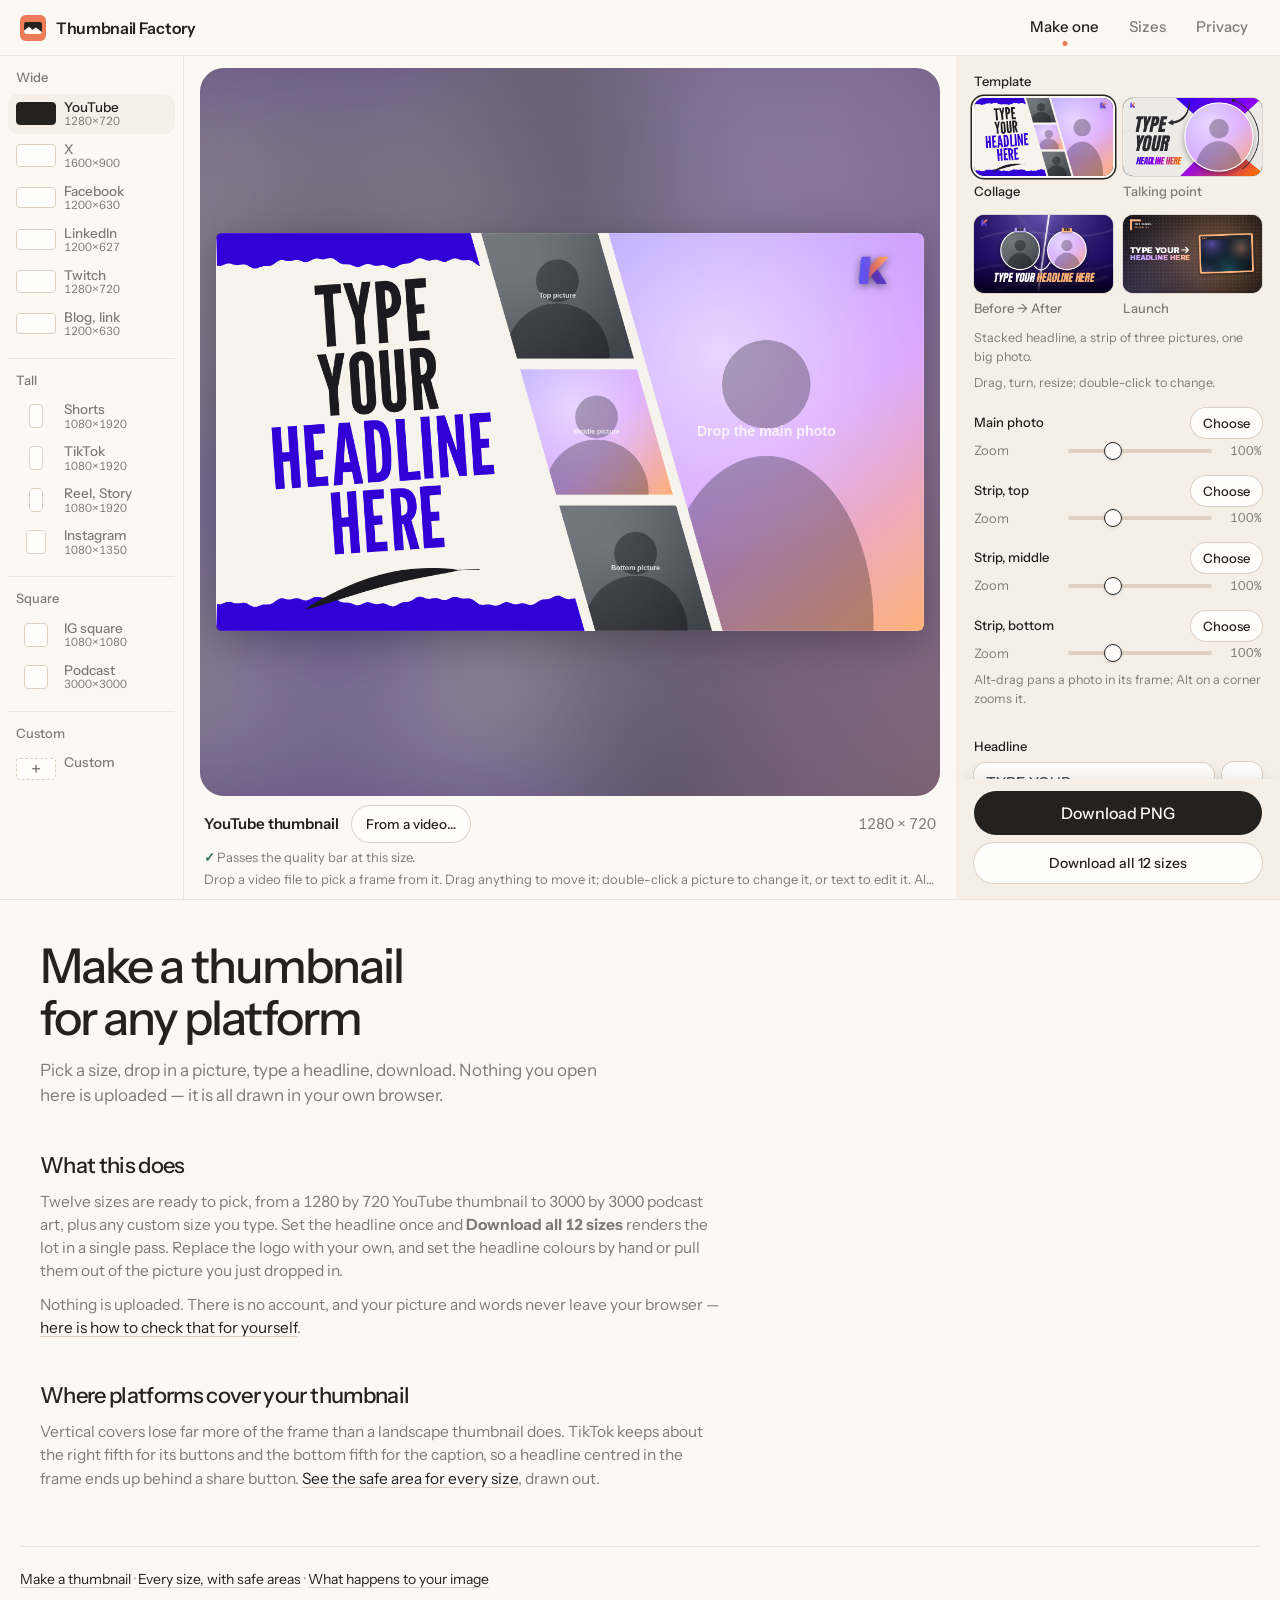
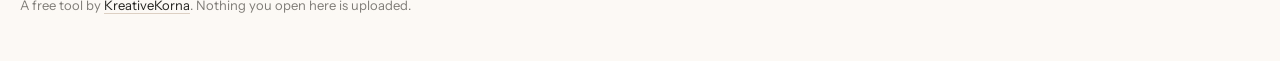
==== index.html @ f66c7aaa "Trim the panel's help text and tighten its grouping Every hint is one short line now, across all fou" ====
<!DOCTYPE html>
<html lang="en">
<head>
<meta charset="utf-8">
<meta name="viewport" content="width=device-width, initial-scale=1">
<title>Thumbnail Maker for Every Platform &mdash; Nothing Uploads</title>
<meta name="description" content="Make a thumbnail sized for YouTube, TikTok, Instagram, LinkedIn and more. 12 ready sizes with safe-area guides, batch export, and nothing ever uploaded.">

<link rel="icon" href="favicon.svg" type="image/svg+xml">
<link rel="icon" href="favicon-32.png" sizes="32x32" type="image/png">
<link rel="apple-touch-icon" href="apple-touch-icon.png">
<meta name="theme-color" content="#fcf9f5">

<!-- Crawlers do not resolve relative paths, so everything below is absolute. -->
<link rel="canonical" href="https://thumbnailsfactory.kreativekorna.com/">
<meta property="og:type" content="website">
<meta property="og:site_name" content="Thumbnail Factory">
<meta property="og:title" content="Thumbnail Factory">
<meta property="og:description" content="Make a thumbnail sized for YouTube, TikTok, Instagram, LinkedIn and more. 12 ready sizes with safe-area guides, batch export, and nothing ever uploaded.">
<meta property="og:url" content="https://thumbnailsfactory.kreativekorna.com/">
<meta property="og:image" content="https://thumbnailsfactory.kreativekorna.com/og.png">
<meta property="og:image:type" content="image/png">
<meta property="og:image:width" content="1200">
<meta property="og:image:height" content="630">
<meta property="og:image:alt" content="Thumbnail Factory: make a thumbnail for any platform. Beside the words, a finished thumbnail and three tiles for wide, square and tall sizes.">
<meta name="twitter:card" content="summary_large_image">
<meta name="twitter:title" content="Thumbnail Factory">
<meta name="twitter:description" content="Make a thumbnail sized for YouTube, TikTok, Instagram, LinkedIn and more. 12 ready sizes with safe-area guides, batch export, and nothing ever uploaded.">
<meta name="twitter:image" content="https://thumbnailsfactory.kreativekorna.com/og.png">

<script type="application/ld+json">
{
  "@context": "https://schema.org",
  "@type": "WebApplication",
  "name": "Thumbnail Factory",
  "url": "https://thumbnailsfactory.kreativekorna.com/",
  "description": "A browser tool that makes a thumbnail sized for any social platform. Everything renders on your own device; no image is uploaded.",
  "applicationCategory": "DesignApplication",
  "operatingSystem": "Any modern web browser",
  "browserRequirements": "Requires JavaScript and HTML canvas",
  "isAccessibleForFree": true,
  "offers": { "@type": "Offer", "price": "0", "priceCurrency": "USD" },
  "featureList": [
    "12 platform presets plus any custom size",
    "Safe-area guides per platform",
    "Export every size in one pass",
    "Replaceable logo and headline colours",
    "Runs entirely on device with no upload"
  ],
  "publisher": { "@type": "Organization", "name": "KreativeKorna", "url": "https://kreativekorna.com/" }
}
</script>

<link rel="preconnect" href="https://fonts.gstatic.com" crossorigin>
<link rel="stylesheet" href="https://fonts.googleapis.com/css2?family=Instrument+Sans:wght@400..700&family=Archivo+Black&family=JetBrains+Mono:wght@700&display=swap">
<style>
  :root{
    /* Warm and low-glare: an off-white page, cream cards, near-black ink for
       text and decisive actions, and one coral used only as punctuation. */
    --canvas:#fcf9f5;      /* the page */
    --surface:#fffefd;     /* things you type into or press, a step closer */
    --cream:#f5efe8;       /* cards and panels */
    --cream-lo:#ede5dc;    /* the track behind segmented choices */
    --line:#ece3d9;        /* quiet separation */
    --line-strong:#ddd0c3; /* control edges */
    --ink:#23221f;
    --muted:#7f7c77;
    --accent:#ee7b58;      /* markers and focus on dark, never a fill */
    --well:#1d1c1a;        /* behind the preview, so the thumbnail reads true */
    --guide:#ffc400;       /* the safe-area box, same yellow as the app draws */
    --alert:#c8412f;
    --ok:#2c7a4b;
    --shadow:0 6px 24px rgb(35 34 31 / .06), 0 0 0 1px var(--line-strong);
    --shadow-sm:0 1px 3px rgb(35 34 31 / .12);
    --ui:"Instrument Sans",-apple-system,"Segoe UI",Roboto,Helvetica,Arial,sans-serif;
    /* Concentric radii: an outer radius is its inner radius plus the padding
       between them, so nested corners stay parallel instead of pinching.
       --r        inputs and swatches
       --r-seg    a segment inside its track: track radius minus 3px padding
       --r-panel  the control panel: 12 + 20 padding */
    --r:12px; --r-seg:9px; --r-panel:32px; --r-well:24px; --pill:999px;
  }
  *{ box-sizing:border-box; }
  html{ -webkit-text-size-adjust:100%; }
  body{
    margin:0; background:var(--canvas); color:var(--ink);
    font-family:var(--ui); font-size:15px; line-height:1.5;
    font-variant-numeric:tabular-nums;
    padding:0 20px 64px;
    -webkit-font-smoothing:antialiased;
  }
  .shell{ max-width:1200px; margin:0 auto; }
  ::selection{ background:rgb(238 123 88 / .25); }

  /* ---- masthead and site nav ---- */
  header{
    display:flex; align-items:center; gap:16px 24px; flex-wrap:wrap;
    min-height:64px; padding:12px 0; border-bottom:1px solid var(--line); margin-bottom:36px;
  }
  .home{ display:flex; align-items:center; gap:10px; text-decoration:none; color:var(--ink); }
  .home img{ display:block; }   /* the SVG carries its own corners */
  .home span{ font-size:16px; font-weight:600; letter-spacing:-.02em; }
  .home:focus-visible{ outline:2px solid var(--ink); outline-offset:4px; border-radius:6px; }
  header nav{ margin-inline-start:auto; display:flex; gap:6px; }
  header nav a{
    position:relative; color:var(--muted); font-size:15px; font-weight:500; text-decoration:none;
    padding:8px 12px; border-radius:var(--pill); transition:color .14s linear, background-color .14s linear;
  }
  @media (hover: hover){ header nav a:hover{ color:var(--ink); background:var(--cream); } }
  header nav a[aria-current="page"]{ color:var(--ink); }
  /* the current page gets a small coral dot, the one bit of colour up here */
  header nav a[aria-current="page"]::after{
    content:""; position:absolute; left:50%; bottom:1px; width:5px; height:5px;
    transform:translateX(-50%); border-radius:50%; background:var(--accent);   /* centred: same either way round */
  }
  header nav a:focus-visible{ outline:2px solid var(--ink); outline-offset:1px; }

  h1{
    font-size:clamp(30px,4.4vw,48px); line-height:1.08;
    font-weight:500; letter-spacing:-.04em;
    margin:0 0 14px; max-width:20ch; text-wrap:balance;
  }
  .lede{ margin:0 0 30px; font-size:17px; line-height:1.5; color:var(--muted); max-width:52ch; }

  /* ---- long-form pages ---- */
  .prose{ max-width:68ch; }
  .prose h2{ font-size:22px; font-weight:500; letter-spacing:-.03em; margin:34px 0 10px; }
  .prose p, .prose li{ font-size:16px; margin:0 0 14px; }
  .prose ul{ margin:0 0 16px; padding-inline-start:20px; }
  .prose li{ margin:0 0 6px; }
  .prose li::marker{ color:var(--accent); }
  .prose code{ font-size:14px; background:var(--cream); padding:2px 6px; border-radius:6px; }
  .prose a, .sizeref a, .safeareas a, .seealso a, footer a{
    color:var(--ink); text-decoration-color:var(--line-strong); text-underline-offset:3px;
  }
  @media (hover: hover){
    .prose a:hover, .sizeref a:hover, .safeareas a:hover, .seealso a:hover, footer a:hover{ text-decoration-color:var(--ink); }
  }
  .seealso{ margin:40px 0 0; max-width:68ch; }
  .seealso h2{ font-size:22px; font-weight:500; letter-spacing:-.03em; margin:0 0 8px; }
  .seealso p{ font-size:15.5px; margin:0; color:var(--muted); }
  .seealso p + p{ margin-top:10px; }

  footer{
    margin:56px 0 0; padding:22px 0 0; border-top:1px solid var(--line); font-size:14px; color:var(--muted);
  }
  footer p{ margin:0 0 6px; }
  footer .by{ font-size:13px; }

  /* ---- layout ---- */
  .layout{ display:grid; grid-template-columns:minmax(0,1fr) 340px; gap:24px; align-items:start; }

  /* ---- stage ---- */
  .stage{ min-width:0; }
  /* The controls run long; the preview stays in view beside them. */
  @media (min-width:901px){ .stage{ position:sticky; top:16px; } }
  /* With the feed strip open the pinned column holds two previews, so the big
     one gives up height to keep both on screen, and the how-to steps aside. */
  @media (min-width:901px){
    .stage:has(.feed:not([hidden])) canvas{ max-height:max(240px, calc(100vh - 520px)); }
    .stage:has(.feed:not([hidden])) .howto{ display:none; }
  }
  /* The well takes its light from the thumbnail: a blurred copy of it glows
     behind the preview, the way a video app's ambient mode does, over the
     picture's own average colour. A fixed black would make every picture
     look like it sits in the same hole. */
  .canvas-wrap{
    position:relative; background:var(--well);
    border-radius:var(--r-well); overflow:hidden; isolation:isolate;
    transition:background-color .15s linear;
    display:flex; align-items:center; justify-content:center;
    min-height:260px; padding:18px;
  }
  canvas{
    display:block; max-width:100%; max-height:66vh; width:auto; height:auto;
    cursor:grab; touch-action:none; background:#000; border-radius:6px;   /* 24 well − 18 padding */
    transition:opacity .12s linear;
  }
  #cv{ position:relative; z-index:1; box-shadow:0 10px 40px rgb(0 0 0 / .28); outline:1px solid oklch(1 0 0 / 0.1); outline-offset:-1px; }
  #cv:focus-visible{ outline:2px solid var(--accent); outline-offset:4px; }
  .canvas-wrap .ambient{
    position:absolute; inset:0; width:100%; height:100%; max-height:none; z-index:0;
    border-radius:0; background:none; cursor:inherit; pointer-events:none;
    filter:blur(36px) saturate(1.25); transform:scale(1.2); opacity:.85;
  }
  canvas.dragging{ cursor:grabbing; }
  /* Ink would vanish against the well, so the canvas ring uses the accent. */
  canvas:focus-visible{ outline:2px solid var(--accent); outline-offset:4px; }
  canvas.resizing{ opacity:.25; }
  .drop-hint{
    position:absolute; inset:8px; display:flex; align-items:center; justify-content:center;
    background:rgb(29 28 26 / .88); color:var(--canvas); font-size:16px; font-weight:500;
    text-align:center; padding:20px; border:2px dashed var(--accent);
    border-radius:16px;   /* inset 8px inside a 24px well */
    pointer-events:none; opacity:0; transition:opacity .12s linear; z-index:2;
  }
  .canvas-wrap.dropping .drop-hint{ opacity:1; }

  .readout{
    display:flex; align-items:baseline; gap:14px; flex-wrap:wrap;
    padding:14px 4px 0; margin:0;
  }
  .readout .what{ font-weight:600; letter-spacing:-.01em; }
  .readout .dims{ margin-inline-start:auto; color:var(--muted); }
  .howto{ margin:10px 4px 0; max-width:56ch; color:var(--muted); font-size:14px; }
  .howto p{ margin:0 0 3px; }

  /* The feed strip copies a dark video app on purpose: the thumbnail is
     judged against the surroundings it will actually sit in. */
  .feed{ margin:16px 0 0; padding:16px; background:#0f0f0f; color:#f1f1f1; border-radius:var(--r-well); }
  .feed[hidden]{ display:none; }
  .feed h3{ margin:0; font-size:14px; font-weight:600; letter-spacing:-.01em; }
  .feed .hint{ margin:2px 0 14px; color:#a3a3a3; }
  .feedrow{ display:flex; flex-wrap:wrap; gap:18px 22px; align-items:flex-start; }
  .feeditem{ margin:0; display:flex; flex-direction:column; gap:6px; min-width:0; max-width:100%; }
  .feeditem canvas{ display:block; max-width:100%; max-height:none; border-radius:8px; cursor:default; background:#000;
    outline:1px solid oklch(1 0 0 / 0.1); outline-offset:-1px; }
  .feeditem figcaption{ font-size:12px; color:#a3a3a3; }
  /* Grey bars where the title and channel would be, so the thumbnail is seen
     among the things it competes with, not alone. */
  .feedtext{ display:flex; flex-direction:column; gap:5px; }
  .feedtext span{ display:block; height:9px; border-radius:3px; background:#3a3a3a; }
  .feedtext span + span{ width:60%; background:#2a2a2a; }

  /* ---- the quality bar, live ---- */
  .checks{ display:flex; flex-direction:column; gap:6px; margin:6px 4px 0; font-size:13px; }
  .checks:empty{ display:none; }
  .checks .ok{ color:var(--muted); }
  .checks .ok::before{ content:"✓ "; color:var(--ok); font-weight:700; }
  .check{ display:flex; align-items:center; gap:8px; flex-wrap:wrap; }
  .check .what{ font-weight:600; }
  .check .what::before{ content:""; display:inline-block; width:7px; height:7px; border-radius:50%; background:var(--accent);
    margin-inline-end:7px; vertical-align:1px; }
  .check .why{ color:var(--muted); }
  .check .btn{ width:auto; min-height:28px; padding:4px 11px; font-size:12.5px; }
  .check .also{ color:var(--muted); font-size:12px; }
  /* a size that fails the bar gets a coral dot on its tile */
  .tile.warn .chipbox{ position:relative; }
  .tile.warn .chipbox::after{ content:""; position:absolute; top:-3px; right:-3px; width:8px; height:8px; border-radius:50%;
    background:var(--accent); box-shadow:0 0 0 2px var(--canvas); }

  /* ---- frames from a video ---- */
  .readout .btn{ width:auto; }
  .frames{ margin:12px 0 0; padding:12px 14px 14px; background:var(--cream); border-radius:var(--r-well); }
  .frames[hidden]{ display:none; }
  .frameshead{ display:flex; align-items:center; gap:10px; }
  .frameshead h3{ margin:0; font-size:14px; font-weight:600; letter-spacing:-.01em; flex:1; }
  .frameshead .btn{ width:auto; }
  .titlerow{ display:flex; align-items:center; gap:8px; margin-top:10px; }
  .titlerow label{ font-size:13px; font-weight:500; white-space:nowrap; }
  .titlerow input{ flex:1; min-width:0; padding:7px 10px; font-size:14px; }
  .titlerow .btn{ width:auto; white-space:nowrap; flex:none; }
  .frames .hint{ margin:8px 0 0; min-height:1.3em; }
  .framerow{ display:grid; grid-template-columns:repeat(6, minmax(0, 1fr)); gap:8px; margin-top:8px; }
  .framerow:empty{ display:none; }
  .frametile{ position:relative; padding:0; border:0; border-radius:8px; overflow:hidden; cursor:pointer; background:var(--well);
    box-shadow:0 0 0 1px oklch(0 0 0 / 0.1); transition:box-shadow .14s linear, transform .14s cubic-bezier(0.2, 0, 0, 1); }
  .frametile img{ display:block; width:100%; height:auto; aspect-ratio:16 / 9; object-fit:cover; }
  .frametile span{ position:absolute; left:5px; bottom:4px; font-size:11px; font-weight:600; color:#fff;
    background:rgb(0 0 0 / .55); padding:1px 5px; border-radius:4px; }
  @media (hover: hover){ .frametile:hover{ box-shadow:0 0 0 2px var(--ink); } }
  .frametile:focus-visible{ outline:2px solid var(--ink); outline-offset:2px; }
  .heads{ display:flex; flex-wrap:wrap; gap:6px; margin-top:8px; }
  .heads:empty{ display:none; }
  .headidea{ font-family:var(--ui); font-size:12.5px; font-weight:700; letter-spacing:.01em; text-transform:uppercase;
    background:var(--surface); color:var(--ink); border:0; box-shadow:0 0 0 1px var(--line-strong); border-radius:var(--pill);
    padding:5px 11px; cursor:pointer; transition:box-shadow .14s linear; }
  .headidea b{ color:var(--accent); font-weight:800; }
  .headidea.ai::before{ content:"AI"; font-size:9.5px; font-weight:700; color:var(--muted); margin-inline-end:5px; letter-spacing:.04em; }
  @media (hover: hover){ .headidea:hover{ box-shadow:0 0 0 1px var(--ink); } }
  .headidea.on{ box-shadow:0 0 0 2px var(--ink); }
  .headidea:focus-visible{ outline:2px solid var(--ink); outline-offset:2px; }
  .aibtn{ width:auto; align-self:flex-start; }
  .aibtn[hidden]{ display:none; }
  .headhelp .heads{ margin-top:0; }
  .frames .subhead{ margin:10px 0 0; font-size:12.5px; font-weight:600; color:var(--muted); }
  .frames .subhead[hidden]{ display:none; }
  .idearow{ display:grid; grid-template-columns:repeat(var(--idea-cols, 3), minmax(0, 1fr)); gap:10px; margin-top:6px; }
  .idearow:empty{ display:none; }
  .idea{ display:flex; flex-direction:column; gap:4px; padding:0; border:0; background:none; cursor:pointer; text-align:start;
    font:inherit; font-size:12px; color:var(--muted); }
  .idea canvas{ display:block; width:100%; height:auto; max-height:none; border-radius:8px; background:var(--well); cursor:pointer;
    box-shadow:0 0 0 1px oklch(0 0 0 / 0.1); transition:box-shadow .14s linear, transform .14s cubic-bezier(0.2, 0, 0, 1); }
  @media (hover: hover){ .idea:hover canvas{ box-shadow:0 0 0 2px var(--ink); } }
  .idea:focus-visible{ outline:none; }
  .idea:focus-visible canvas{ outline:2px solid var(--ink); outline-offset:2px; }
  .idea:active canvas{ transform:scale(0.98); }
  .idea.on{ color:var(--ink); }
  .idea.on canvas{ box-shadow:0 0 0 2px var(--canvas), 0 0 0 3.5px var(--accent); }
  .frametile.hasface::after{ content:"Face"; position:absolute; top:4px; right:4px; font-size:10px; font-weight:600;
    color:#fff; background:rgb(238 123 88 / .9); padding:1px 5px; border-radius:4px; }
  .frametile.used{ box-shadow:0 0 0 2px var(--canvas), 0 0 0 3.5px var(--accent); }
  .frametile:active{ transform:scale(0.97); }
  @media (max-width:560px){ .framerow{ grid-template-columns:repeat(3, minmax(0, 1fr)); } .titlerow{ flex-wrap:wrap; } }

  /* ---- control panel ---- */
  .bench{
    background:var(--cream); border-radius:var(--r-panel);
    padding:20px; display:flex; flex-direction:column; gap:20px; min-width:0;
  }
  .bench h2, .sizegroup h2{
    font-size:13px; font-weight:500; margin:0 0 10px; color:var(--muted);
  }

  /* ---- size chart: the point of the page ---- */
  .sizes{
    display:flex; flex-wrap:wrap; gap:18px 28px; align-items:stretch;
    /* reset the fieldset UA styles before restoring the band's own rules */
    border:0; border-top:1px solid var(--line); border-bottom:1px solid var(--line);
    padding:18px 0 20px; margin:0 0 26px; min-width:0;
  }
  .sizegroup{ min-width:0; }
  .sizegroup + .sizegroup{ border-inline-start:1px solid var(--line); padding-inline-start:28px; margin-inline-start:0; }
  .tiles{ display:flex; flex-wrap:wrap; gap:14px; max-width:286px; }
  .tile{ width:86px; }
  .sizegroup.customgroup .tile{ width:54px; }
  .tile{ position:relative; display:flex; flex-direction:column; align-items:flex-start; gap:6px; cursor:pointer; }
  /* Visually hidden, not zero-sized: a 0x0 input is still focusable but some
     assistive tech and tooling treat it as invisible and skip it. The 1px clip
     keeps it in the accessibility tree. Same for the palette radios below. */
  .tile input, .pal input{
    position:absolute; width:1px; height:1px; padding:0; margin:-1px;
    overflow:hidden; clip:rect(0 0 0 0); white-space:nowrap; border:0;
  }
  .chipbox{ height:40px; display:flex; align-items:flex-end; }
  .chip{
    display:block; background:var(--surface); border:1px solid var(--line-strong); border-radius:4px;
    transition-property:background-color, border-color; transition-duration:.14s; transition-timing-function:linear;
  }
  .tile.custom .chip{ border-style:dashed; display:flex; align-items:center; justify-content:center;
    font-size:17px; font-weight:500; line-height:1; color:var(--muted); }
  @media (hover: hover){ .tile:hover .chip{ border-color:var(--ink); } }
  .tile input:checked ~ .chipbox .chip{ background:var(--ink); border-color:var(--ink); }
  .tile.custom input:checked ~ .chipbox .chip{ color:var(--canvas); }
  .tile input:focus-visible ~ .chipbox .chip{ outline:2px solid var(--ink); outline-offset:3px; }
  .tile .name{ font-size:13px; font-weight:500; line-height:1.15; color:var(--muted); }
  .tile.custom .name{ display:none; }
  .tile input:checked ~ .name{ color:var(--ink); }
  .tile .size{ font-size:11px; line-height:1; color:var(--muted); }

  /* ---- fields ---- */
  .fields{ display:flex; flex-direction:column; gap:14px; }
  .field{ display:flex; flex-direction:column; gap:6px; min-width:0; }
  /* a slider is one line: name, track, value - names share a column so the
     tracks line up down the panel */
  .field.slide{ display:grid; grid-template-columns:84px minmax(0,1fr) 40px; align-items:center; column-gap:10px; }
  .field.slide > label{ font-weight:400; color:var(--muted); font-size:13px; }
  .field.slide output{ font-size:12.5px; color:var(--muted); text-align:end; font-variant-numeric:tabular-nums; }
  .field.slide input[type=range]{ margin:6px 0; }
  .field.slide > .hint{ grid-column:1 / -1; margin-top:0; }
  /* a picture: its name and buttons on one line, its zoom under them */
  .pichead{ display:flex; align-items:center; gap:8px; min-height:32px; }
  .pichead .legend{ flex:1; min-width:0; }
  .pichead .logobtns{ flex:none; }
  .field.pic{ gap:2px; }
  .field > label, .legend{ font-size:13px; font-weight:500; }
  .hint{ font-size:12.5px; margin:4px 0 0; color:var(--muted); }
  /* closes the pictures: hangs under them (8) and leaves a wider gap (28)
     before the headline, so the two clusters read apart */
  .fields > .pichint{ margin:-6px 0 14px; }
  /* a picture's zoom lives in its block, just under its buttons */
  .field > .field{ margin-top:0; }
  input[type=text], input[type=number]{
    font-family:var(--ui); font-size:15px; font-variant-numeric:tabular-nums;
    background:var(--surface); color:var(--ink);
    border:0; box-shadow:0 0 0 1px var(--line-strong); border-radius:var(--r);
    padding:10px 12px; width:100%;
    transition:box-shadow .14s linear;
  }
  input::placeholder{ color:var(--muted); opacity:.8; }
  select{
    -webkit-appearance:none; appearance:none; width:100%;
    font-family:var(--ui); font-size:15px; color:var(--ink);
    background:var(--surface) url("data:image/svg+xml,%3Csvg xmlns='http://www.w3.org/2000/svg' width='10' height='6'%3E%3Cpath d='M1 1l4 4 4-4' fill='none' stroke='%237f7c77' stroke-width='1.5'/%3E%3C/svg%3E") no-repeat right 14px center;
    border:0; box-shadow:0 0 0 1px var(--line-strong); border-radius:var(--r);
    padding:10px 36px 10px 12px; cursor:pointer; transition:box-shadow .14s linear;
  }
  @media (hover: hover){ select:hover{ box-shadow:0 0 0 1px var(--muted); } }
  select:focus-visible{ outline:none; box-shadow:0 0 0 1.5px var(--ink), 0 0 0 5px rgb(35 34 31 / .08); }
  @media (hover: hover){ input[type=text]:hover, input[type=number]:hover{ box-shadow:0 0 0 1px var(--muted); } }
  input[type=text]:focus-visible, input[type=number]:focus-visible{
    outline:none; box-shadow:0 0 0 1.5px var(--ink), 0 0 0 5px rgb(35 34 31 / .08);
  }
  .row{ display:flex; gap:10px; }
  .row .field{ flex:1; }
  .row .field.grow{ flex:3; }
  .row .field.narrow{ flex:1; min-width:70px; }
  .row[hidden]{ display:none; }
  .field[hidden]{ display:none; }
  /* controls a template does not use; beats each control's own display */
  .fields [hidden], .toggles [hidden]{ display:none !important; }

  /* template picker: a live preview of each, your content in its arrangement */
  .tpls{ display:grid; grid-template-columns:1fr 1fr; gap:14px 10px; }
  .tpl{ position:relative; display:flex; flex-direction:column; gap:6px; cursor:pointer; font-size:13px; font-weight:500; color:var(--muted); }
  .tpl input{ position:absolute; opacity:0; width:1px; height:1px; }
  .tpl canvas{
    display:block; width:100%; height:auto; aspect-ratio:16/9; object-fit:contain;
    max-height:none; border-radius:10px; background:var(--well); cursor:pointer;
    box-shadow:0 0 0 1px oklch(0 0 0 / 0.1); transition:box-shadow .14s linear;   /* untinted: a tinted ring reads as dirt on the edge */
  }
  @media (hover: hover){ .tpl:hover canvas{ box-shadow:0 0 0 1px var(--muted); } }
  .tpl:has(input:checked){ color:var(--ink); }
  .tpl:has(input:checked) canvas{ box-shadow:0 0 0 2px var(--canvas), 0 0 0 3.5px var(--ink); }
  .tpl:has(input:focus-visible) canvas{ outline:2px solid var(--ink); outline-offset:4px; }
  .customgroup .row{ width:190px; }
  .moverow{ display:flex; align-items:center; gap:10px; justify-content:space-between; margin-top:2px; }
  .moverow .hint{ margin:0; }
  .moverow .btn{ width:auto; white-space:nowrap; flex:none; }
  .customgroup .row .field{ gap:4px; }

  /* segmented choice: a cream track with the chosen segment lifted to white */
  .seg{ border:0; margin:0; padding:0; }
  .seg .legend{ padding:0; margin-bottom:6px; }
  .segs{ display:flex; border-radius:var(--r); background:var(--cream-lo); padding:3px; gap:2px; }
  .segs label{ flex:1; position:relative; text-align:center; font-size:13px; font-weight:500;
    color:var(--muted); white-space:nowrap;
    padding:7px 6px; border-radius:var(--r-seg); cursor:pointer; min-height:24px;
    transition:color .14s linear, background-color .14s linear; }
  @media (hover: hover){ .segs label:hover{ color:var(--ink); } }
  .segs input{ position:absolute; opacity:0; inset:0; margin:0; cursor:pointer; }
  .segs label:has(input:checked){ background:var(--surface); color:var(--ink); box-shadow:var(--shadow-sm); }
  .segs label:has(input:focus-visible){ outline:2px solid var(--ink); outline-offset:1px; }

  /* folding panels */
  .group{ border-top:1px solid var(--line-strong); padding-top:12px; }
  /* a panel's first control hangs closer to its title (10) than controls sit to each other (16) */
  .gbody{ display:flex; flex-direction:column; gap:14px; padding-top:10px; }
  /* a panel's first control hangs closer to its title than controls sit to each other */
  .group > summary{ font-size:14px; font-weight:500; cursor:pointer;
    list-style:none; display:flex; align-items:center; gap:8px; min-height:28px; }
  .group > summary::-webkit-details-marker{ display:none; }
  .group > summary::after{ content:""; margin-inline-start:auto; width:6px; height:6px; border:solid var(--muted);
    border-width:0 1.5px 1.5px 0; transform:translateY(-2px) rotate(45deg); transition:transform .16s cubic-bezier(0.2, 0, 0, 1); }
  .group[open] > summary::after{ transform:translateY(1px) rotate(-135deg); border-width:0 2px 2px 0; }   /* matches the semibold open title */
  .group[open] > summary{ font-weight:600; }
  .group > summary:focus-visible{ outline:2px solid var(--ink); outline-offset:2px; border-radius:6px; }

  input[type=range]{
    -webkit-appearance:none; appearance:none; width:100%; background:transparent; margin:8px 0;
  }
  input[type=range]::-webkit-slider-runnable-track{ height:4px; border-radius:2px; background:var(--line-strong); }
  input[type=range]::-moz-range-track{ height:4px; border-radius:2px; background:var(--line-strong); }
  input[type=range]::-moz-range-progress{ height:4px; border-radius:2px; background:var(--ink); }
  input[type=range]::-webkit-slider-thumb{
    -webkit-appearance:none; width:18px; height:18px; border-radius:50%;
    background:var(--surface); border:1.5px solid var(--ink); margin-top:-7px; box-shadow:var(--shadow-sm);
  }
  input[type=range]::-moz-range-thumb{
    width:15px; height:15px; border-radius:50%; background:var(--surface); border:1.5px solid var(--ink);
  }
  input[type=range]:focus-visible{ outline:2px solid var(--ink); outline-offset:4px; border-radius:4px; }

  .toggles{ display:flex; flex-direction:column; gap:10px; }
  .tog{ display:flex; align-items:center; gap:10px; font-size:14px; cursor:pointer; min-height:24px; }
  .tog input{ width:16px; height:16px; margin:0; accent-color:var(--ink); }
  .tog.off{ opacity:.45; cursor:default; }
  .note{ font-size:12.5px; margin:-2px 0 0; margin-inline-start:26px; max-width:34ch; color:var(--muted); }
  .note[hidden]{ display:none; }

  /* ---- brand controls ---- */
  .inline{ display:flex; gap:8px; align-items:center; }
  .inline input[type=text]{ flex:1; min-width:0; }
  input[type=color]{
    flex:0 0 auto; width:40px; height:40px; padding:3px; cursor:pointer;
    background:var(--surface); border:0; box-shadow:0 0 0 1px var(--line-strong);
    border-radius:var(--r);
  }
  input[type=color]::-webkit-color-swatch-wrapper{ padding:0; }
  input[type=color]::-webkit-color-swatch{ border:0; border-radius:9px; }   /* 12 − 3 padding */
  input[type=color]::-moz-color-swatch{ border:0; border-radius:9px; }
  input[type=color]:focus-visible{ outline:2px solid var(--ink); outline-offset:2px; }
  .palettes{ display:flex; flex-wrap:wrap; gap:7px; margin-top:4px; }
  .pal{ position:relative; cursor:pointer; line-height:0; }
  .pal[hidden]{ display:none; }
  .palchip{
    display:block; width:34px; height:24px; border-radius:7px;
    box-shadow:inset 0 0 0 1px rgb(35 34 31 / .12);
    transition:box-shadow .14s linear;
  }
  @media (hover: hover){ .pal:hover .palchip{ box-shadow:inset 0 0 0 1px rgb(35 34 31 / .12), 0 0 0 2px var(--line-strong); } }
  .pal input:checked ~ .palchip{ box-shadow:inset 0 0 0 1px rgb(35 34 31 / .12), 0 0 0 2px var(--canvas), 0 0 0 3.5px var(--ink); }
  .pal input:focus-visible ~ .palchip{ outline:2px solid var(--ink); outline-offset:4px; }
  .pal.customp .palchip{
    background:var(--surface); display:flex; align-items:center; justify-content:center;
    font-size:14px; font-weight:500; line-height:1; color:var(--muted);
    box-shadow:inset 0 0 0 1px var(--line-strong);
  }
  .stops{ display:grid; grid-template-columns:repeat(3, minmax(0, 1fr)); gap:8px; margin-top:8px; }
  .stops[hidden]{ display:none; }
  .stop{ display:flex; flex-direction:column; gap:4px; min-width:0; cursor:pointer; }
  .stop input[type=color]{ width:100%; }
  .stoprole{ font-size:11.5px; line-height:1.25; color:var(--muted); text-align:center; font-variant-numeric:tabular-nums; }
  /* the key: each colour and what it does in this template */
  .roles{ display:flex; flex-direction:column; gap:3px; margin-top:8px; }
  .role{ display:flex; align-items:center; gap:7px; font-size:12px; color:var(--muted); border-radius:6px; padding:2px 4px; margin-inline:-4px; cursor:default; }
  .role i{ flex:none; width:10px; height:10px; border-radius:50%; box-shadow:inset 0 0 0 1px rgb(0 0 0 / .15); }
  .role.unused{ opacity:.55; }
  .roles .rolenote{ margin:2px 0 0; }
  @media (hover: hover){ .role:hover{ background:var(--cream-lo); color:var(--ink); } }
  .role:focus-visible{ outline:2px solid var(--ink); outline-offset:1px; }

  .logorow{ display:flex; gap:10px; align-items:center; }
  .logopreview{
    flex:0 0 auto; width:66px; height:40px; background:var(--well);
    border-radius:var(--r); padding:5px;
    display:flex; align-items:center; justify-content:center; overflow:hidden;
  }
  /* Dark well behind it, so the outline is white at low opacity. A tinted
     neutral here picks up the surface and reads as dirt on the image edge. */
  .logopreview img{
    max-width:56px; max-height:30px; display:block;
    outline:1px solid oklch(1 0 0 / 0.1); outline-offset:-1px;
  }
  .logobtns{ display:flex; gap:6px; flex:1; min-width:0; }
  /* .btn is width:100% for the full-width actions; inside this row that basis
     makes both buttons shrink to equal halves and wrap. Size to content, and
     let Replace take whatever is left over. */
  .logobtns .btn{ width:auto; white-space:nowrap; }
  .logobtns #logoPick{ flex:1 1 auto; }
  .logobtns #logoReset{ flex:0 0 auto; }
  .group .logobtns{ flex-wrap:wrap; }
  .group .logobtns .btn{ flex:1 1 auto; }

  /* ---- buttons ----
     Pills throughout. The one decisive action is ink; everything else is a
     quiet white pill. States change opacity and scale, not hue. */
  .btn{
    font-family:var(--ui); font-size:15px; font-weight:500; cursor:pointer;
    border:0; box-shadow:0 0 0 1px var(--line-strong); border-radius:var(--pill);
    padding:11px 18px; width:100%; min-height:44px;
    background:var(--surface); color:var(--ink);
    transition-property:background-color, box-shadow, opacity, transform;
    transition-duration:.14s;
    transition-timing-function:cubic-bezier(0.2, 0, 0, 1);
  }
  @media (hover: hover){ .btn:hover{ box-shadow:0 0 0 1px var(--muted); } }
  .btn:active:not(:disabled){ transform:scale(0.96); }
  .btn:focus-visible{ outline:2px solid var(--ink); outline-offset:3px; }
  .btn-sm{ padding:8px 14px; font-size:13.5px; min-height:36px; }
  .btn-sm[hidden]{ display:none; }
  .btn-go{ background:var(--ink); color:var(--canvas); box-shadow:none; font-size:16px; padding:14px 18px; min-height:50px; }
  @media (hover: hover){ .btn-go:hover{ box-shadow:none; opacity:.9; } }
  .btn-go:active:not(:disabled){ opacity:.8; }
  .btn:disabled{ opacity:.45; cursor:default; }
  @media (hover: hover){
    .btn:disabled:hover{ box-shadow:0 0 0 1px var(--line-strong); }
    .btn-go:disabled:hover{ box-shadow:none; opacity:.45; }
  }
  /* The one decisive action stays in reach however long the panel gets: it
     rides the bottom of the view while the controls above it scroll. */
  .actions{
    display:flex; flex-direction:column; gap:10px;
    position:sticky; bottom:0; z-index:2; margin:8px -20px -20px;
    padding:14px 20px calc(20px + env(safe-area-inset-bottom));
    background:var(--cream); border-radius:0 0 var(--r-panel) var(--r-panel);
    box-shadow:0 -10px 16px -12px rgb(35 34 31 / .18);
  }

  .status{ font-size:13px; min-height:19px; font-weight:500; color:var(--muted); }
  .status.ok{ color:var(--ok); }
  .status.err{ color:var(--alert); }

  .fallback[hidden]{ display:none; }
  .fallback p{ font-size:13px; margin:0 0 8px; }
  .fallback img{
    max-width:100%; border-radius:var(--r); display:block;
    outline:1px solid oklch(0 0 0 / 0.1); outline-offset:-1px;
  }

  /* ---- size reference: the preset table, generated at build time ---- */
  .sizeref{ margin:36px 0 0; }
  .sizeref h2{ font-size:22px; font-weight:500; letter-spacing:-.03em; margin:0 0 8px; }
  .sizeref > p{ margin:0 0 18px; max-width:66ch; font-size:15.5px; color:var(--muted); }
  .sizeref table{ border-collapse:collapse; width:100%; font-size:14.5px; }
  .sizeref th, .sizeref td{ text-align:start; padding-block:11px; padding-inline:0 14px; vertical-align:top;
    border-bottom:1px solid var(--line); }
  .sizeref thead th{ font-size:12.5px; font-weight:500; color:var(--muted); }
  .sizeref tbody th{ font-weight:500; }
  .sizeref tbody tr:last-child th, .sizeref tbody tr:last-child td{ border-bottom:0; }
  @media (max-width:560px){
    .sizeref table{ font-size:13px; }
    .sizeref th, .sizeref td{ padding:8px 8px 8px 0; }
  }

  /* ---- safe-area explainer and questions ---- */
  .safeareas, .faq{ margin:44px 0 0; }
  .safeareas h2, .faq h2{ font-size:22px; font-weight:500; letter-spacing:-.03em; margin:0 0 8px; }
  .safeareas p{ margin:0 0 14px; max-width:66ch; font-size:15.5px; }
  .figs{ display:flex; flex-wrap:wrap; gap:24px; margin:22px 0 24px; }
  .safefig{ margin:0; padding:14px; background:var(--cream); border-radius:var(--r-well); }
  .safefig svg{ display:block; border-radius:10px; height:200px; width:auto; }   /* 24 − 14 padding */
  .safefig figcaption{ margin-top:10px; font-size:13px; max-width:19ch; line-height:1.35; color:var(--muted); }
  .safefig figcaption b{ display:block; font-weight:500; color:var(--ink); }
  .safefig figcaption span{ display:block; }
  .platforms{ margin:44px 0 0; max-width:68ch; }
  .platforms h2{ font-size:22px; font-weight:500; letter-spacing:-.03em; margin:0 0 8px; }
  .platforms h3{ font-size:16px; font-weight:500; letter-spacing:-.01em; margin:0 0 4px; }
  .platforms > div{ border-top:1px solid var(--line); padding:16px 0 4px; }
  .platforms .spec{ margin:0 0 6px; font-size:13px; color:var(--muted); }
  .platforms p{ margin:0 0 10px; font-size:15px; }
  .faq .qa{ border-top:1px solid var(--line); padding:16px 0 4px; max-width:68ch; }
  .faq h3{ font-size:16px; font-weight:500; letter-spacing:-.01em; margin:0 0 6px; }
  .faq .qa p{ margin:0 0 10px; font-size:15px; color:var(--muted); }

  .sr-only{
    position:absolute; width:1px; height:1px; padding:0; margin:-1px;
    overflow:hidden; clip:rect(0 0 0 0); white-space:nowrap; border:0;
  }

  @media (max-width:900px){
    .layout{ grid-template-columns:minmax(0,1fr); gap:16px; }
    .sizes{ margin-bottom:0; }
    /* one scrolling row, so the preview is still on the first screen */
    .sizes{ flex-wrap:nowrap; overflow-x:auto; gap:0 18px; padding-bottom:14px; }
    .sizegroup{ flex:0 0 auto; }
    .sizegroup + .sizegroup{ padding-inline-start:18px; }
    .tiles{ flex-wrap:nowrap; max-width:none; gap:12px; }
    .customgroup .row{ width:150px; }
    .canvas-wrap{ min-height:0; padding:10px; border-radius:16px; }
    canvas{ border-radius:6px; }
    .bench{ border-radius:28px; padding:16px; }   /* 12 + 16 */
    .actions{ margin:8px -16px -16px; padding:12px 16px calc(16px + env(safe-area-inset-bottom)); border-radius:0 0 28px 28px; }
    header{ margin-bottom:28px; }
    /* One column: the preview pins to the top, small, so a change further
       down the panel is seen as it is made. With the feed strip open the
       column would be too tall to pin, so it scrolls as before. */
    .stage{ position:sticky; top:0; z-index:3; background:var(--canvas); padding-block:8px; }
    .stage canvas{ max-height:30vh; }
    .stage .howto{ display:none; }
    .stage:has(.feed:not([hidden])){ position:static; }
  }

  /* ---- the editor: one window, three columns, nothing to scroll ----
     Sizes on the left, the preview in the middle filling whatever room is
     left, the options on the right. Each side column scrolls on its own; the
     preview never moves. The page's own words wait below the fold for anyone
     who wants them. */
  .rail{ min-width:0; }
  .sizes legend + .sizegroup h2{ margin-top:0; }
  @media (min-width:901px){
    body.editor{ padding:0; }
    body.editor .shell{ max-width:none; }
    body.editor header{ padding:0 20px; height:56px; min-height:0; margin:0; flex-wrap:nowrap; }
    body.editor .layout{
      height:calc(100dvh - 56px);   /* the header, rule included */
      grid-template-columns:184px minmax(0,1fr) 324px; gap:0; align-items:stretch;
      border-bottom:1px solid var(--line);
    }
    body.editor .rail{ overflow-y:auto; overscroll-behavior:contain; border-inline-end:1px solid var(--line); padding:12px 8px 20px; }
    body.editor .sizes{ flex-direction:column; flex-wrap:nowrap; gap:14px; border:0; padding:0; margin:0; }
    body.editor .sizegroup + .sizegroup{ border-inline-start:0; padding-inline-start:0; border-top:1px solid var(--line); padding-top:12px; }
    body.editor .sizegroup h2{ margin:0 0 6px; padding-inline:8px; }
    body.editor .tiles{ flex-direction:column; flex-wrap:nowrap; gap:2px; max-width:none; }
    /* a size is a row: its shape, then its name over its pixels */
    body.editor .tile{
      width:auto; display:grid; grid-template-columns:40px minmax(0,1fr); grid-template-rows:auto auto;
      column-gap:8px; row-gap:1px; align-items:center; padding:6px 8px; border-radius:10px;
      transition:background-color .14s linear;
    }
    body.editor .tile .chipbox{ grid-row:1 / span 2; height:28px; width:40px; align-items:center; justify-content:center; }
    body.editor .tile .name{ font-size:13.5px; }
    body.editor .tile .size{ font-size:11.5px; }
    @media (hover: hover){ body.editor .tile:hover{ background:var(--cream); } }
    body.editor .tile:has(input:checked){ background:var(--cream); }
    body.editor .tile.custom{ grid-template-columns:40px minmax(0,1fr); }
    body.editor .tile.custom .name{ display:block; }
    body.editor .sizegroup.customgroup .tile{ width:auto; }
    body.editor .customgroup .row{ width:auto; gap:6px; padding:6px 8px 0; }
    /* two numbers side by side in a narrow column: no room for spinners */
    body.editor .customgroup input[type=number]{ padding:8px 10px; -moz-appearance:textfield; appearance:textfield; }
    body.editor .customgroup input[type=number]::-webkit-inner-spin-button,
    body.editor .customgroup input[type=number]::-webkit-outer-spin-button{ -webkit-appearance:none; margin:0; }

    /* the preview takes every pixel the columns leave */
    body.editor .stage{ position:static; display:flex; flex-direction:column; min-height:0; padding:12px 16px 10px; }
    body.editor .canvas-wrap{ flex:1 1 0; min-height:0; padding:16px; border-radius:var(--r-well); }
    /* the well is a big surface here: its glow stays a hint of the picture's
       colour, not a blurred copy that competes with it */
    body.editor .canvas-wrap .ambient{ opacity:.3; filter:blur(60px) saturate(1.1); }
    body.editor canvas#cv{ max-width:100%; max-height:100%; }
    body.editor .stage:has(.feed:not([hidden])) canvas{ max-height:100%; }
    body.editor .readout{ flex:none; padding-top:10px; }
    body.editor .checks{ flex:none; }
    body.editor .howto{ flex:none; margin-top:2px; max-width:none; font-size:13px; white-space:nowrap; overflow:hidden; text-overflow:ellipsis; }
    body.editor .howto p{ display:inline; }
    body.editor .howto p + p::before{ content:" "; }
    body.editor .feed{ flex:none; margin-top:12px; padding:12px 14px; }
    body.editor .stage:has(.feed:not([hidden])) .howto{ display:none; }
    /* the strip never takes more than half the column, so the preview stays */
    body.editor .frames{ flex:none; max-height:50%; overflow-y:auto; overscroll-behavior:contain; }
    body.editor .stage:has(.frames:not([hidden])) .howto{ display:none; }

    /* the options scroll inside their column; Download stays at its foot */
    body.editor .bench{ overflow-y:auto; overscroll-behavior:contain; border-radius:0; padding:16px 18px 0; gap:18px; }
    body.editor .actions{ margin:auto -18px 0; padding:12px 18px 16px; gap:8px; border-radius:0; }
    body.editor .actions .btn-go{ min-height:44px; padding:10px 18px; }
    body.editor .actions .btn:not(.btn-go){ min-height:40px; padding:8px 18px; font-size:14px; }
    body.editor .status:empty{ display:none; }
    /* with a pointer, the panel's small buttons can be compact; touch keeps 36px */
    @media (pointer:fine){ body.editor .bench .btn-sm{ padding:5px 12px; font-size:13px; min-height:30px; } }

    body.editor .about{ padding:40px 20px 0; max-width:1240px; margin:0 auto; }
    body.editor footer{ margin:56px 20px 0; padding-bottom:40px; }
  }
  /* Between 901 and 1279 the three columns crowd the preview, so the size
     rail narrows to a column of shapes, each with its name set small under
     it (six wide shapes alone look alike). The group titles step aside for
     screen readers only; the shapes already say wide, tall or square. */
  @media (min-width:901px) and (max-width:1279px){
    body.editor .layout{ grid-template-columns:80px minmax(0,1fr) 316px; }
    /* still scrolls on a short window, but a scrollbar would eat the names' room */
    body.editor .rail{ padding:10px 4px 16px; scrollbar-width:none; }
    body.editor .rail::-webkit-scrollbar{ display:none; }
    body.editor .sizes{ gap:8px; }
    body.editor .sizegroup h2{
      position:absolute; width:1px; height:1px; margin:-1px; padding:0;
      overflow:hidden; clip:rect(0 0 0 0); white-space:nowrap;
    }
    body.editor .sizegroup + .sizegroup{ padding-top:8px; }
    body.editor .tile, body.editor .tile.custom{
      display:flex; flex-direction:column; align-items:center; gap:3px; padding:4px 2px;
    }
    body.editor .tile .chipbox{ width:44px; height:26px; }
    body.editor .tile .name, body.editor .tile.custom .name{
      display:block; font-size:10.5px; line-height:1.15; text-align:center; max-width:100%;
    }
    body.editor .tile .size{ display:none; }
    /* the custom numbers stack, each the rail's width */
    body.editor .customgroup .row{ flex-direction:column; gap:6px; padding:6px 0 0; }
    body.editor .customgroup .field > label{ font-size:11px; text-align:center; }
    body.editor .customgroup input[type=number]{ padding:6px 4px; font-size:13px; text-align:center; }
  }
  .about h1{ margin-top:0; }

  @media (prefers-reduced-motion:reduce){
    *{ transition-duration:0ms !important; animation-duration:0ms !important; }
    .btn:active:not(:disabled){ transform:none; }
  }
</style>
</head>
<body class="editor">

<div class="shell">
  <header>
    <div class="wordmark">
      <a class="home" href=""><img src="favicon.svg" alt="" width="26" height="26"><span>Thumbnail Factory</span></a>
    </div>
    <nav aria-label="Pages">
      <a href="" aria-current="page">Make one</a>
      <a href="sizes/">Sizes</a>
      <a href="privacy/">Privacy</a>
    </nav>
  </header>
  <main>
  <!-- The editor fills the window: sizes on the left, the preview in the
       middle, the options on the right. Each column scrolls on its own, so
       the page itself never has to. -->
  <div class="layout">
    <aside class="rail" aria-label="Size">
      <!-- A fieldset, so the twelve radios announce as one named group without ARIA. -->
      <fieldset class="sizes" id="sizes">
        <legend class="sr-only">Size</legend>
      </fieldset>
    </aside>

    <div class="stage">
      <h2 class="sr-only">Preview</h2>
      <div class="canvas-wrap" id="wrap">
        <canvas class="ambient" id="ambient" width="48" height="27" aria-hidden="true"></canvas>
        <canvas id="cv" width="1280" height="720" role="img" tabindex="0"
                aria-label="Thumbnail preview" aria-describedby="howto"></canvas>
        <div class="drop-hint">Drop the image here</div>
      </div>
      <p class="readout">
        <span class="what" id="what">YouTube thumbnail</span>
        <button class="btn btn-sm" id="videoPick" type="button">From a video&hellip;</button>
        <span class="dims" id="dims">1280 &times; 720</span>
      </p>
      <!-- The quality bar (docs/quality-bar.md), checked as you work. -->
      <div class="checks" id="checks" role="status" aria-live="polite"></div>
      <input type="file" id="videoFile" accept="video/*" hidden>
      <!-- Frames picked out of a video, all on this device: nothing is uploaded. -->
      <section class="frames" id="frames" aria-labelledby="framesTitle" hidden>
        <div class="frameshead">
          <h3 id="framesTitle">From your video</h3>
          <button class="btn btn-sm framesclose" id="framesClose" type="button" aria-label="Close the frames">Close</button>
        </div>
        <div class="titlerow">
          <label for="videoTitle">Video title</label>
          <input type="text" id="videoTitle" autocomplete="off" placeholder="What is the video called?">
          <button class="btn btn-sm" id="titleUse" type="button">Use as headline</button>
        </div>
        <p class="hint" id="framesStatus" role="status"></p>
        <h4 class="subhead" id="ideasHead" hidden>Ideas</h4>
        <div class="idearow" id="ideaRow"></div>
        <h4 class="subhead" id="framesHead" hidden>Frames</h4>
        <div class="framerow" id="frameRow"></div>
      </section>
      <section class="feed" id="feed" aria-labelledby="feedTitle" hidden>
        <h3 id="feedTitle">At feed size</h3>
        <p class="hint">Shown at the size people scroll past it. If the words are hard to read here, make them fewer or bigger.</p>
        <div class="feedrow" id="feedRow"></div>
      </section>
      <div class="howto" id="howto">
        <p>Drop a video file to pick a frame from it. Drag anything to move it; double-click a picture to change it, or text to edit it. Alt-drag moves a photo inside its frame.</p>
        <p>Paste with &#8984;V. With the preview focused, arrow keys nudge what is selected, [ and ] turn it, - and = resize it, Enter picks the main picture, Esc lets go.</p>
      </div>
    </div>

    <div class="bench">
      <h2 class="sr-only">Options</h2>
      <!-- Built from CONTROLS in app.js: every field, panel and row. -->
      <div class="fields" id="fields"></div>

      <div class="toggles" id="toggles">
        <label class="tog"><input type="checkbox" id="showFeed"> Show at feed size</label>
        <label class="tog"><input type="checkbox" id="showSafe"> Show safe areas</label>
        <p class="note" id="safeNote" hidden>Keep the text and logo inside the dashed box. Everything outside it can be covered by the app's own buttons and captions. The box is not saved with the image.</p>
      </div>

      <div class="actions">
        <button class="btn btn-go" id="save">Download PNG</button>
        <button class="btn" id="saveAll">Download every size</button>
        <div class="status" id="status" role="status"></div>
      </div>

      <div class="fallback" id="fallback" hidden>
        <p>This view blocked the download. Right-click the image below, or press and hold it, and choose Save image.</p>
        <img id="fallbackImg" alt="Your rendered thumbnail">
      </div>
    </div>
  </div>

    <div class="about">
      <h1>Make a thumbnail for any platform</h1>
      <p class="lede">Pick a size, drop in a picture, type a headline, download. Nothing
      you open here is uploaded &mdash; it is all drawn in your own browser.</p>

      <section class="seealso">
        <h2>What this does</h2>
        <p>Twelve sizes are ready to pick, from a 1280 by 720 YouTube thumbnail to
        3000 by 3000 podcast art, plus any custom size you type. Set the headline once
        and <b>Download all 12 sizes</b> renders the lot in a single pass. Replace the
        logo with your own, and set the headline colours by hand or pull them out of the
        picture you just dropped in.</p>
        <p>Nothing is uploaded. There is no account, and your picture and words never
        leave your browser &mdash; <a href="privacy/">here is how to check that for yourself</a>.</p>
      </section>

      <section class="seealso">
        <h2>Where platforms cover your thumbnail</h2>
        <p>Vertical covers lose far more of the frame than a landscape thumbnail does.
        TikTok keeps about the right fifth for its buttons and the bottom fifth for the
        caption, so a headline centred in the frame ends up behind a share button.
        <a href="sizes/">See the safe area for every size</a>, drawn out.</p>
      </section>
    </div>

    </main>
  <footer>
    <p><a href="">Make a thumbnail</a> &middot;
       <a href="sizes/">Every size, with safe areas</a> &middot;
       <a href="privacy/">What happens to your image</a></p>
    <p class="by">A free tool by <a href="https://kreativekorna.com/">KreativeKorna</a>. Nothing you open here is uploaded.</p>
  </footer>
</div>


<script>
(function(){
  var LOGO_SRC = "[data-uri]";
  // ---- usage counts -----------------------------------------------------
  // Anonymous counts via Aptabase: event name plus a preset or layout name.
  // Never the picture, headline, logo or file name. No cookies; the session
  // id is random, lasts an hour of activity, and lives only in this tab.
  // Nothing is sent from file://, and localhost events are marked debug.
  var TRACK = {
    key: 'A-US-7751406996',
    url: 'https://us.aptabase.com/api/v0/event',
    debug: /^(localhost|127\.0\.0\.1|\[::1\])$/.test(location.hostname) || /\.(localhost|test)$/.test(location.hostname),
    on: location.protocol === 'https:' || location.protocol === 'http:',
    session: '', last: 0
  };
  function track(name, props){
    if (!TRACK.on || typeof fetch !== 'function') return;
    var now = Date.now();
    if (!TRACK.session || now - TRACK.last > 3600e3) {
      TRACK.session = Math.floor(now/1000) + String(Math.floor(Math.random()*1e8)).padStart(8, '0');
    }
    TRACK.last = now;
    try {
      fetch(TRACK.url, {
        method:'POST', credentials:'omit', keepalive:true,
        headers:{ 'Content-Type':'application/json', 'App-Key':TRACK.key },
        body: JSON.stringify({
          timestamp: new Date(now).toISOString(), sessionId: TRACK.session, eventName: name,
          systemProps: { locale: navigator.language || '', isDebug: TRACK.debug, appVersion: '', sdkVersion: 'aptabase-web@0.5.0' },
          props: props || {}
        })
      }).catch(function(){});
    } catch (e) {}
  }
  // ---- platform presets -------------------------------------------------
  // safe: fractions of the canvas kept clear of headline/logo/badge, so the
  // artwork survives each platform's own UI chrome (captions, action rails,
  // duration badges, profile avatars).
  var PRESETS = [
    { id:'youtube',        short:'YouTube',      label:'YouTube thumbnail',      w:1280, h:720,  play:true,  safe:{t:.055,r:.05,b:.07,l:.05} },
    { id:'youtube-shorts', short:'Shorts',       label:'YouTube Shorts cover',   w:1080, h:1920, play:false, safe:{t:.08,r:.17,b:.20,l:.06} },
    { id:'tiktok',         short:'TikTok',       label:'TikTok cover',           w:1080, h:1920, play:false, safe:{t:.10,r:.20,b:.22,l:.06} },
    { id:'instagram-reel', short:'Reel, Story',  label:'Instagram Reel or Story',w:1080, h:1920, play:false, safe:{t:.12,r:.17,b:.20,l:.06} },
    { id:'instagram-post', short:'Instagram',    label:'Instagram post',         w:1080, h:1350, play:false, safe:{t:.06,r:.06,b:.08,l:.06} },
    { id:'instagram-square',short:'IG square',   label:'Instagram square',       w:1080, h:1080, play:false, safe:{t:.06,r:.06,b:.08,l:.06} },
    { id:'x',              short:'X',            label:'X card',                 w:1600, h:900,  play:true,  safe:{t:.055,r:.05,b:.07,l:.05} },
    { id:'facebook',       short:'Facebook',     label:'Facebook link image',    w:1200, h:630,  play:false, safe:{t:.06,r:.05,b:.08,l:.05} },
    { id:'linkedin',       short:'LinkedIn',     label:'LinkedIn post image',    w:1200, h:627,  play:false, safe:{t:.06,r:.05,b:.08,l:.05} },
    { id:'twitch',         short:'Twitch',       label:'Twitch thumbnail',       w:1280, h:720,  play:true,  safe:{t:.055,r:.05,b:.10,l:.05} },
    { id:'podcast',        short:'Podcast',      label:'Podcast cover art',      w:3000, h:3000, play:false, safe:{t:.07,r:.07,b:.09,l:.07} },
    { id:'blog-og',        short:'Blog, link',   label:'Blog or link preview',   w:1200, h:630,  play:false, safe:{t:.06,r:.05,b:.08,l:.05} },
    { id:'custom',         short:'Custom',       label:'Custom size',            w:1280, h:720,  play:false, safe:{t:.055,r:.05,b:.07,l:.05} }
  ];
  function presetById(id){
    for (var i=0;i<PRESETS.length;i++) if (PRESETS[i].id === id) return PRESETS[i];
    return PRESETS[0];
  }

  // ---- bottom-line colour -----------------------------------------------
  // Three stops, because the house gradient runs purple to lilac to warm and
  // a straight two-stop blend between the ends does not pass through lilac.
  var PALETTES = [
    { id:'kk',    name:'KreativeKorna', stops:['#b9a4ff','#d9a2ff','#ffb27a'] },
    { id:'white', name:'Plain white',   stops:['#ffffff','#ffffff','#ffffff'] },
    { id:'signal',name:'Signal yellow', stops:['#ffc21a','#ffc21a','#ffc21a'] },
    { id:'ember', name:'Ember',         stops:['#ff512f','#f09819','#ffd200'] },
    { id:'mint',  name:'Mint',          stops:['#a8ff78','#78ffd6','#43c6ac'] },
    { id:'ice',   name:'Ice',           stops:['#a1c4fd','#c2e9fb','#ffffff'] },
    { id:'rose',  name:'Rose',          stops:['#ff9a9e','#f6a1c8','#fad0c4'] },
    { id:'custom',name:'Custom',        stops:null },
    // These two come last so they wrap onto their own row: stock looks first,
    // then the ones read out of whatever you uploaded.
    { id:'fromFrame', name:'From the image', stops:null, from:'frame' },
    { id:'fromLogo',  name:'From the logo',  stops:null, from:'logo' }
  ];
  function paletteById(id){
    for (var i=0;i<PALETTES.length;i++) if (PALETTES[i].id === id) return PALETTES[i];
    return PALETTES[0];
  }
  function activeStops(){
    var p = paletteById(state.palette);
    if (p.stops) return p.stops;
    if (p.from) return state.derived[p.from] || state.customStops;
    return state.customStops;
  }

  // ---- reading colours out of an image ----------------------------------
  function rgbToHsl(r, g, b){
    r/=255; g/=255; b/=255;
    var max = Math.max(r,g,b), min = Math.min(r,g,b), l = (max+min)/2, h = 0, sat = 0;
    if (max !== min) {
      var d = max - min;
      sat = l > 0.5 ? d/(2-max-min) : d/(max+min);
      if (max === r) h = ((g-b)/d + (g < b ? 6 : 0)) / 6;
      else if (max === g) h = ((b-r)/d + 2) / 6;
      else h = ((r-g)/d + 4) / 6;
    }
    return [h, sat, l];
  }
  function hslToHex(h, sat, l){
    function f(n){
      var k = (n + h*12) % 12, a = sat * Math.min(l, 1-l);
      var v = l - a * Math.max(-1, Math.min(k-3, Math.min(9-k, 1)));
      return Math.round(v*255);
    }
    return '#' + [f(0),f(8),f(4)].map(function(v){
      return ('0' + v.toString(16)).slice(-2);
    }).join('');
  }
  function hueGap(a, b){ var d = Math.abs(a-b); return Math.min(d, 1-d); }

  // Samples the image small, bins by hue weighted towards saturated mid-tones,
  // then takes the three strongest hues that are far enough apart to read as a
  // gradient rather than one colour three times. Lightness is pinned near the
  // top of the range because these stops sit on a darkened photo.
  var BINS = 24;
  function paletteFromImage(source){
    var N = 72;
    var oc = document.createElement('canvas'); oc.width = N; oc.height = N;
    var g = oc.getContext('2d', { willReadFrequently:true });
    var data;
    try {
      g.drawImage(source, 0, 0, N, N);
      data = g.getImageData(0, 0, N, N).data;
    } catch(e){ return null; }

    var bins = [], i;
    for (i = 0; i < BINS; i++) bins.push({ w:0, s:0, l:0, n:0 });
    for (var q = 0; q < data.length; q += 4) {
      if (data[q+3] < 128) continue;                      // transparent logo edges
      var hsl = rgbToHsl(data[q], data[q+1], data[q+2]);
      if (hsl[2] < 0.06 || hsl[2] > 0.96) continue;       // crushed or blown out
      if (hsl[1] < 0.12) continue;                        // grey carries no hue
      var b = Math.min(BINS-1, Math.floor(hsl[0]*BINS));
      bins[b].w += hsl[1] * (1 - Math.abs(hsl[2]-0.55));
      bins[b].s += hsl[1]; bins[b].l += hsl[2]; bins[b].n++;
    }

    var ranked = [];
    for (i = 0; i < BINS; i++) if (bins[i].n) ranked.push({ i:i, b:bins[i] });
    ranked.sort(function(a, b){ return b.b.w - a.b.w; });

    var picked = [];
    ranked.forEach(function(o){
      if (picked.length >= 3) return;
      var h = (o.i + 0.5) / BINS;
      var apart = picked.every(function(c){ return hueGap(c.h, h) >= 1.5/BINS; });
      if (apart) picked.push({ h:h, s:o.b.s/o.b.n, l:o.b.l/o.b.n });
    });
    if (!picked.length) return ['#ffffff','#f0f0f0','#d6d6d6'];   // greyscale source
    while (picked.length < 3) {
      var base = picked[0], sign = picked.length === 1 ? 1 : -1;
      picked.push({ h:(base.h + sign*0.075 + 1) % 1, s:base.s, l:base.l });
    }

    // Keep the dominant hue first, then walk the shorter way round.
    var head = picked[0], rest = picked.slice(1);
    var wayA = hueGap(head.h, rest[0].h) + hueGap(rest[0].h, rest[1].h);
    var wayB = hueGap(head.h, rest[1].h) + hueGap(rest[1].h, rest[0].h);
    var ordered = wayB < wayA ? [head, rest[1], rest[0]] : [head, rest[0], rest[1]];

    var LIGHT = [0.76, 0.72, 0.69];
    return ordered.map(function(c, n){
      return hslToHex(c.h, Math.max(0.5, Math.min(0.95, c.s)), LIGHT[n]);
    });
  }
  function cssGradient(stops){
    return 'linear-gradient(90deg,' + stops[0] + ' 0%,' + stops[1] + ' 45%,' + stops[2] + ' 100%)';
  }

  var cv = document.getElementById('cv'), ctx = cv.getContext('2d');
  var state = {
    preset:'youtube', customW:1280, customH:720,
    panX:0, panY:0, safe:false, feed:false,
    palette:'kk', customStops:['#b9a4ff','#d9a2ff','#ffb27a'],
    logoSrc:null,  // null means the logo this tool ships with
    phonePanX:0, phonePanY:0, pan3X:0, pan3Y:0, pan4X:0, pan4Y:0,   // framing of the extra pictures, as fractions of their box
    moves:{},   // where each element was dragged to: { 'layout.shape.element': [dx, dy] } as fractions of the frame
    derived:{ frame:null, logo:null }   // colours read out of each uploaded asset
  };

  // ---- the control schema -----------------------------------------------
  // Every setting a person can change is declared here, once. From this list
  // the page builds the panel, sets each default, decides what is remembered
  // between visits, wires the handler, and shows each control only for the
  // templates that use it. A template reads state[key] while drawing and
  // nothing else; adding a control is adding an entry.
  //
  //   key       the state key it sets (custom widgets without a key set none)
  //   type      text, color, range, choice, toggle, font, image or custom
  //   label     a string, or { _:default, <template>:override }
  //   def       the default value; its type is the type a saved value must have
  //   group     the folding panel it sits in; none means the top of the panel,
  //             'toggles' means the checkbox list under the panels
  //   for       the templates it belongs to; absent means every template
  //   when      a further condition, e.g. the phone's parts need a phone
  //   row       controls sharing a row name sit side by side
  //   pair      a colour picker to set beside a text field
  //   unit      for a range: '%' stores a fraction (times scale), else a number
  //   persist   false for settings that start fresh on every visit
  //   change    extra work after the value is set (the redraw is automatic)
  //
  // Groups appear in the order they are first mentioned.
  var CONTROLS = [
    { key:'layout', type:'custom', label:'Template', def:'collage', build:buildTemplatePicker,
      change:function(){ ensureFont(headFace()); } },
    // Pictures. Every picture a template uses gets the same four things, in
    // the same place: Choose, Remove, Zoom (40-250%), and a drag on the
    // preview to move it. The template's shape choice, where it has one,
    // sits right under them.
    { key:'main', type:'image', slot:'main', persist:false, button:'Choose', reset:'Remove',
      label:{ _:'Picture', launch:'Window picture', versus:'After picture', collage:'Main photo', talking:'Photo' },
      ids:{ pick:'pick', file:'file' } },
    { key:'zoom', type:'range', join:true, label:'Zoom', min:40, max:250, unit:'%', def:1, persist:false },
    { key:'second', type:'image', slot:'second', persist:false, for:['versus', 'collage'], when:secondInUse,
      label:{ _:'Picture', versus:'Before picture', collage:'Strip, top' }, button:'Choose', reset:'Remove' },
    { key:'phoneZoom', type:'range', join:true, label:'Zoom', min:40, max:250, unit:'%', def:1, persist:false,
      for:['versus', 'collage'], when:secondInUse },
    { key:'third', type:'image', slot:'third', persist:false, for:['collage'], when:hasStrip,
      label:'Strip, middle', button:'Choose', reset:'Remove' },
    { key:'zoom3', type:'range', join:true, label:'Zoom', min:40, max:250, unit:'%', def:1, persist:false, for:['collage'], when:hasStrip },
    { key:'fourth', type:'image', slot:'fourth', persist:false, for:['collage'], when:hasStrip,
      label:'Strip, bottom', button:'Choose', reset:'Remove' },
    { key:'zoom4', type:'range', join:true, label:'Zoom', min:40, max:250, unit:'%', def:1, persist:false, for:['collage'], when:hasStrip },
    { key:'vsShape', type:'choice', for:['versus'], label:'Picture shape', def:'circle',
      options:[['circle','Circle'], ['card','Card']] },
    { key:'tpShape', type:'choice', for:['talking'], label:'Picture shape', def:'auto',
      options:[['auto','Auto'], ['circle','Circle'], ['frame','Frame']],
      hint:'Auto: circle for a photo, uncropped frame for a screenshot.' },
    { id:'pictureHint', type:'custom', build:buildPictureHint },
    { key:'line1', type:'text', label:{ _:'Top line', versus:'Headline', collage:'Headline', talking:'Headline' }, def:'TYPE YOUR', maxlength:32,
      pair:{ key:'line1Color', aria:'Headline colour' } },
    { key:'line1Color', type:'color', def:'#ffffff', paired:true },
    { key:'line2', type:'text', label:{ _:'Bottom line', versus:'Accent words', collage:'Accent words', talking:'Key word' }, def:'HEADLINE HERE', maxlength:24 },
    { id:'palette', type:'custom', build:buildPaletteSlot, join:true },
    { id:'headHelp', type:'custom', build:buildHeadHelp },

    // Launch's own label above its headline
    { key:'badge', type:'text', group:'Project tag', for:['launch'], label:'Text', def:'', maxlength:32,
      placeholder:'JUSTDB', hint:'Outlined label above the headline. Empty for none.' },
    { key:'pillSize', type:'range', group:'Project tag', for:['launch'], label:'Size', min:70, max:160, unit:'%', def:1 },

    { key:'kick1', type:'text', group:'Kicker', for:['launch'], label:'First line', def:'YOUR CHANNEL', maxlength:32, placeholder:'YOUR CHANNEL' },
    { key:'kick2', type:'text', group:'Kicker', for:['launch'], label:'Accent line', def:'EPISODE 01', maxlength:24, placeholder:'EPISODE 01',
      hint:'Two lines in a corner bracket. Empty shows the logo.' },

    // Collage: the strip of three pictures between the words and the photo
    { key:'strip', type:'toggle', group:'Strip', for:['collage'], label:'Strip of three pictures', def:true },

    { key:'headFont', type:'font', group:'Text', label:'Headline font', def:'auto', list:function(){ return HEAD_FONTS; },
      change:function(){ ensureFont(headFace()); } },
    { key:'headScale', type:'range', group:'Text', label:'Headline size', min:60, max:140, unit:'%', def:1,
      hint:'Starting size; the headline still shrinks to fit.' },
    { key:'monoFont', type:'font', group:'Text', for:['launch'], label:'Kicker and labels font', def:'jetbrains',
      list:function(){ return MONO_FONTS; }, change:function(){ ensureFont(monoFace()); } },
    { id:'fontUpload', type:'custom', group:'Text', build:buildFontUpload },

    { key:'winTitle', type:'text', group:'Window', for:['launch'], label:'Title', def:'', maxlength:40, placeholder:'index.html' },
    { key:'sticker', type:'text', group:'Window', for:['launch'], label:'Sticker', def:'', maxlength:28,
      placeholder:'IT BROKE. I LEFT IT IN.', hint:'Replaces the title in the title bar.',
      pair:{ key:'stickerColor', aria:'Sticker colour' } },
    { key:'stickerColor', type:'color', def:'#ff5b3a', paired:true },
    { key:'launchTilt', type:'range', group:'Window', for:['launch'], label:'Tilt', min:-12, max:12, unit:'°', def:-2 },

    { key:'tone', type:'choice', group:'Background', for:['launch', 'versus'], label:'Base colour', def:'neutral',
      options:[['neutral','Neutral'], ['palette','From colours'], ['custom','Custom']],
      hint:'Dark behind everything. From colours uses a deep palette shade.' },
    { key:'toneColor', type:'color', group:'Background', for:['launch', 'versus'], when:function(){ return state.tone === 'custom'; },
      label:'Colour', def:'#18171d' },
    { key:'dotGrid', type:'toggle', group:'Background', for:['launch'], label:'Dot grid', def:true },
    { key:'paper', type:'color', group:'Background', for:['collage'], label:'Paper', def:'#f6f3ec' },
    { key:'brush', type:'toggle', group:'Background', for:['collage'], label:'Brush bands and underline', def:true },
    { key:'paper2', type:'color', group:'Background', for:['talking'], label:'Paper', def:'#ecebe8' },
    { key:'arrow2', type:'toggle', group:'Background', for:['talking'], label:'Hand-drawn arrow', def:true },

    { key:'beforeLabel', type:'text', group:'Details', for:['versus'], label:'Before label', def:'BEFORE', maxlength:16, row:'labels' },
    { key:'afterLabel', type:'text', group:'Details', for:['versus'], label:'After label', def:'AFTER', maxlength:16, row:'labels' },
    { key:'vsDivider', type:'choice', group:'Details', for:['versus'], label:'Between them', def:'slash',
      options:[['slash','Slash'], ['split','Split field']] },
    { key:'splitAngle', type:'range', group:'Details', for:['versus'], label:'Lean', min:0, max:20, unit:'°', def:8 },
    // measured off the reference: its strip and photo lean about 16 degrees
    { key:'collageLean', type:'range', group:'Strip', for:['collage'], label:'Lean', min:0, max:24, unit:'°', def:16 },
    // the reference's headline is turned too: -3.7 degrees, measured off ILLEGAL
    { key:'collageTilt', type:'range', group:'Text', for:['collage'], label:'Headline tilt', min:-10, max:10, unit:'°', def:-4 },
    { key:'arrow', type:'toggle', group:'Details', for:['versus'], label:'Curved arrow from one to the other', def:true },
    { key:'backdrop', type:'image', slot:'backdrop', persist:false, group:'Background', for:['versus'], label:'Background picture',
      button:'Choose background picture', reset:'Remove', id:'vsBackdrop',
      hint:'Replaces the texture, darkened to keep pictures in front.' },

    { id:'logoSlot', type:'custom', group:'Logo', build:buildLogoSlot },
    { key:'logo', type:'toggle', group:'Logo', label:'Show it on the thumbnail', def:true, persist:false },
    { key:'logoSize', type:'range', group:'Logo', label:'Size', min:50, max:160, unit:'%', def:1 }
  ];
  function hasStrip(){ return state.strip; }
  function secondInUse(){ return state.layout !== 'collage' || state.strip; }

  // Defaults first, then whatever was saved - but only where the saved value
  // is the same kind of thing, so a stale or hand-edited entry cannot break
  // the page.
  CONTROLS.forEach(function(ctl){
    if (ctl.key && ctl.def !== undefined && !(ctl.key in state)) state[ctl.key] = ctl.def;
  });
  function remembered(){
    var seen = {};
    return CONTROLS.filter(function(ctl){
      if (!ctl.key || ctl.def === undefined || ctl.persist === false || seen[ctl.key]) return false;
      return (seen[ctl.key] = true);
    });
  }

  try {
    var saved = JSON.parse(localStorage.getItem('tf-state') || 'null');
    if (saved) {
      if (saved.preset) state.preset = saved.preset;
      if (saved.customW) state.customW = saved.customW;
      if (saved.customH) state.customH = saved.customH;
      if (saved.palette) state.palette = saved.palette;
      if (saved.customStops && saved.customStops.length === 3) state.customStops = saved.customStops;
      if (saved.logoSrc) state.logoSrc = saved.logoSrc;
      if (saved.derived) state.derived = saved.derived;
      if (typeof saved.feed === 'boolean') state.feed = saved.feed;
      if (saved.moves && typeof saved.moves === 'object') state.moves = saved.moves;
      remembered().forEach(function(ctl){
        var v = saved[ctl.key];
        if (typeof v === typeof ctl.def && (typeof v !== 'number' || isFinite(v))) state[ctl.key] = v;
      });
      // Before the badge was free text it was a series name and an episode.
      if (typeof saved.badge !== 'string' && (saved.series || saved.episode)) {
        state.badge = [saved.series, saved.episode && /^\d+$/.test(saved.episode) ? 'EP ' + saved.episode : saved.episode]
          .filter(Boolean).join(' · ');
      }
    }
  } catch(e){}
  // A window or card wants the whole screenshot; only a full picture crops.

  // Active preset, with the custom size folded in.
  function current(){
    var p = presetById(state.preset);
    if (p.id !== 'custom') return p;
    return { id:p.id, short:p.short, label:p.label, w:state.customW, h:state.customH, play:p.play, safe:p.safe };
  }

  // The starting backdrop is painted here rather than shipped as a baked-in
  // photo, so the file stays small and carries nobody's screenshot.
  function makeDefaultFrame(){
    var W = 1600, H = 1600;
    var oc = document.createElement('canvas'); oc.width = W; oc.height = H;
    var g = oc.getContext('2d');
    var base = g.createLinearGradient(0, 0, W, H);
    base.addColorStop(0,'#101c2b'); base.addColorStop(0.5,'#16293a'); base.addColorStop(1,'#0c1219');
    g.fillStyle = base; g.fillRect(0, 0, W, H);
    [[0.22,0.26,0.44,'rgba(139,108,240,.55)'],
     [0.79,0.36,0.40,'rgba(248,147,95,.42)'],
     [0.55,0.82,0.46,'rgba(58,188,188,.30)'],
     [0.10,0.86,0.32,'rgba(192,122,232,.30)']].forEach(function(b){
      var rg = g.createRadialGradient(W*b[0], H*b[1], 0, W*b[0], H*b[1], W*b[2]);
      rg.addColorStop(0, b[3]); rg.addColorStop(1,'rgba(0,0,0,0)');
      g.fillStyle = rg; g.fillRect(0, 0, W, H);
    });
    g.globalAlpha = 0.05; g.strokeStyle = '#ffffff'; g.lineWidth = 2;
    for (var x = -H; x < W; x += 48) { g.beginPath(); g.moveTo(x, 0); g.lineTo(x+H, H); g.stroke(); }
    g.globalAlpha = 1;
    return oc;
  }

  var DEFAULT_LOGO = LOGO_SRC;
  // frame fills the window (or the whole frame in Full picture); the phone and
  // the backdrop glow have their own pictures and fall back to it.
  // phoneImg is the second picture (Before -> After's before, the Collage
  // strip's top panel); img3 and img4 are the strip's other two.
  var logo = new Image(), frame = makeDefaultFrame(), phoneImg = null, bgImg = null, img3 = null, img4 = null;
  var paintedFrame = frame;   // the stand-in until a picture is dropped
  var ready = { logo:false, frame:true, font:false };
  logo.onload = function(){ ready.logo = true; updateLogoThumb(); refreshDerived('logo', logo); draw(); };
  logo.onerror = function(){ setStatus('That file could not be read as an image.', 'err'); };
  logo.src = state.logoSrc || DEFAULT_LOGO;
  if (document.fonts && document.fonts.ready) {
    document.fonts.load('88px "Archivo Black"').then(function(){ ready.font = true; draw(); });
    document.fonts.load('700 20px "JetBrains Mono"').then(function(){ draw(); });
    document.fonts.ready.then(function(){ ready.font = true; draw(); });
  } else { ready.font = true; }

  // ---- fonts ------------------------------------------------------------
  // Two roles, each with a choice: the headline face, and the monospace face
  // the kicker and labels are set in. Stock faces come from Google Fonts and
  // load only when picked; `track` is the tight tracking, in em, that the
  // newer templates apply, since a condensed face needs far less than a wide
  // one. A font file of your own can join either list for the session.
  var HEAD_FONTS = [
    { id:'auto', name:'The template\u2019s own' },   // each template names the face it was designed with
    { id:'archivo-black', name:'Archivo Black', family:'Archivo Black', weight:400, track:-0.045, css:'Archivo+Black' },
    { id:'anton',         name:'Anton',         family:'Anton',         weight:400, track:-0.01,  css:'Anton' },
    { id:'league-gothic', name:'League Gothic', family:'League Gothic', weight:400, track:0,      css:'League+Gothic' },
    { id:'bebas',         name:'Bebas Neue',    family:'Bebas Neue',    weight:400, track:0,      css:'Bebas+Neue' },
    { id:'inter',         name:'Inter Black',   family:'Inter',         weight:900, track:-0.05,  css:'Inter:wght@900' },
    { id:'montserrat',    name:'Montserrat Black', family:'Montserrat', weight:900, track:-0.04,  css:'Montserrat:wght@900' },
    { id:'poppins',       name:'Poppins ExtraBold', family:'Poppins',   weight:800, track:-0.04,  css:'Poppins:wght@800' },
    { id:'bricolage',     name:'Bricolage Grotesque', family:'Bricolage Grotesque', weight:800, track:-0.045, css:'Bricolage+Grotesque:wght@800' },
    { id:'space-grotesk', name:'Space Grotesk', family:'Space Grotesk', weight:700, track:-0.04,  css:'Space+Grotesk:wght@700' },
    { id:'oswald',        name:'Oswald',        family:'Oswald',        weight:700, track:-0.01,  css:'Oswald:wght@700' },
    { id:'dm-serif',      name:'DM Serif Display', family:'DM Serif Display', weight:400, track:-0.02, css:'DM+Serif+Display' },
    { id:'playfair',      name:'Playfair Display Black', family:'Playfair Display', weight:900, track:-0.03, css:'Playfair+Display:wght@900' }
  ];
  var MONO_FONTS = [
    { id:'jetbrains',  name:'JetBrains Mono', family:'JetBrains Mono', weight:700, css:'JetBrains+Mono:wght@700' },
    { id:'space-mono', name:'Space Mono',     family:'Space Mono',     weight:700, css:'Space+Mono:wght@700' },
    { id:'ibm-plex',   name:'IBM Plex Mono',  family:'IBM Plex Mono',  weight:700, css:'IBM+Plex+Mono:wght@700' },
    { id:'dm-mono',    name:'DM Mono',        family:'DM Mono',        weight:500, css:'DM+Mono:wght@500' },
    { id:'fira-code',  name:'Fira Code',      family:'Fira Code',      weight:700, css:'Fira+Code:wght@700' },
    { id:'courier',    name:'Courier Prime',  family:'Courier Prime',  weight:700, css:'Courier+Prime:wght@700' }
  ];
  function fontById(list, id){
    for (var i = 0; i < list.length; i++) if (list[i].id === id) return list[i];
    return list[0];
  }
  var headFace = function(){
    var id = state.headFont === 'auto' ? (templateById(state.layout).font || 'archivo-black') : state.headFont;
    return fontById(HEAD_FONTS.slice(1), id);
  };
  var monoFace = function(){ return fontById(MONO_FONTS, state.monoFont); };

  // Fetches a stock face the first time it is picked, then redraws once the
  // browser has it. A face that fails to load leaves the fallback in place.
  var fontLinks = { 'archivo-black':true, 'jetbrains':true };   // already in the page's own stylesheet link
  function ensureFont(f){
    if (!f.css || fontLinks[f.id]) return;
    fontLinks[f.id] = true;
    var link = document.createElement('link');
    link.rel = 'stylesheet';
    link.href = 'https://fonts.googleapis.com/css2?family=' + f.css + '&display=swap';
    document.head.appendChild(link);
    if (document.fonts && document.fonts.load) {
      link.onload = function(){
        document.fonts.load(f.weight + ' 40px "' + f.family + '"').then(function(){ draw(); }, function(){});
      };
    }
  }

  function headlineFont(px){
    var f = headFace();
    return f.weight + ' ' + px + 'px "' + f.family + '", "Archivo Black", Helvetica, Arial, sans-serif';
  }

  function fitSize(c, text, maxW, startPx, minPx){
    var px = startPx, step = Math.max(1, startPx/22);
    while (px > minPx) {
      c.font = headlineFont(px);
      if (c.measureText(text).width <= maxW) break;
      px -= step;
    }
    return px;
  }

  // ---- drawing helpers --------------------------------------------------
  // Drawn in canvas rather than shipped as mockup images, so the file stays
  // small and every piece scales with the output size.
  var UI_FONT = '-apple-system, "Segoe UI", Helvetica, Arial, sans-serif';

  function roundRect(c, x, y, w, h, r){
    r = Math.min(r, w/2, h/2);
    c.beginPath();
    c.moveTo(x+r, y);
    c.arcTo(x+w, y, x+w, y+h, r);
    c.arcTo(x+w, y+h, x, y+h, r);
    c.arcTo(x, y+h, x, y, r);
    c.arcTo(x, y, x+w, y, r);
    c.closePath();
  }
  function noShadow(c){ c.shadowColor='transparent'; c.shadowBlur=0; c.shadowOffsetY=0; }

  // Draws img to cover the box, the way CSS object-fit: cover does. The pan
  // stops where the picture's edge meets the box's, so a drag can never
  // pull in an empty strip.
  // Below 100% zoom the picture shrinks inside its box so all of it shows;
  // the room around it is filled with a blurred, darkened copy of the same
  // picture, never empty bars.
  function cover(c, img, x, y, w, h, zoom, dx, dy){
    var s = Math.max(w/img.width, h/img.height) * (zoom || 1);
    var iw = img.width*s, ih = img.height*s;
    if (iw < w - 0.5 || ih < h - 0.5) {
      var full = Math.max(w/img.width, h/img.height);
      c.save();
      c.beginPath(); c.rect(x, y, w, h); c.clip();
      if (typeof c.filter === 'string') c.filter = 'blur(' + Math.round(Math.max(w, h)*0.03) + 'px) brightness(.6)';
      c.drawImage(img, x + (w - img.width*full)/2, y + (h - img.height*full)/2, img.width*full, img.height*full);
      c.restore();
      if (typeof c.filter !== 'string') { c.fillStyle = 'rgba(0,0,0,.4)'; c.fillRect(x, y, w, h); }
    }
    var mx = Math.max(0, (iw-w)/2), my = Math.max(0, (ih-h)/2);
    dx = Math.max(-mx, Math.min(mx, dx || 0));
    dy = Math.max(-my, Math.min(my, dy || 0));
    c.drawImage(img, x + (w-iw)/2 + dx, y + (h-ih)/2 + dy, iw, ih);
    return [dx, dy];
  }

  // The backdrop glow: the image shrunk to a few dozen pixels, then stretched
  // back up, is a blur every browser can draw. Browsers with canvas filters
  // get a smoother one on top of that.
  // Launch's project tag, the outlined label above its headline. A dot typed
  // between words gets room to breathe.
  function pillText(){
    return state.badge.trim().toUpperCase().replace(/\s*·\s*/g, '  ·  ');
  }
  // Pictures are shown in their own shape, held between 1.2:1 and 2.2:1 so a
  // very tall or very wide one is cropped to something a frame can carry.
  var WIN_ASPECT = { min:1.2, max:2.2 };

  // ---- sizes and corners -------------------------------------------------
  // Every measurement is derived from the target size, so one routine covers
  // 1280x720 and 1080x1920 alike. k is the geometric-mean scale against the
  // original 1280x720 design.
  // Corners a platform prints over. YouTube puts the video's length in the
  // bottom right; templates keep their words and frames out of it. Sizes are
  // fractions of the canvas, measured from that corner.
  var STAMPS = { youtube:{ w:0.14, h:0.12 } };

  // The pan each picture was actually drawn at, after cover() stopped it at
  // the edge. A drag starts from here, so pulling past the edge and back
  // does not leave a dead zone to cross first.
  var shown = { win:[0,0], phone:[0,0], third:[0,0], fourth:[0,0] };
  // Every picture keeps its own framing: a zoom, and a pan offset. The main
  // picture's pan is a fraction of the canvas; the others' a fraction of
  // their own box's width, so a drag moves them as far as the pointer.
  var FRAMING = {
    main:   { zoom:'zoom',      x:'panX',      y:'panY',      shown:'win' },
    second: { zoom:'phoneZoom', x:'phonePanX', y:'phonePanY', shown:'phone' },
    third:  { zoom:'zoom3',     x:'pan3X',     y:'pan3Y',     shown:'third' },
    fourth: { zoom:'zoom4',     x:'pan4X',     y:'pan4Y',     shown:'fourth' }
  };
  // ---- templates --------------------------------------------------------
  // A template is a whole arrangement of the thumbnail. Every template draws
  // from the same content - headline, pictures, badge, kicker, palette - so
  // switching keeps what was typed. Each one gets the canvas, the size and the
  // render options, and reads everything else from state.

  // The size's working box: safe edges, the timestamp corner, and its shape.
  function box(p){
    var W = p.w, H = p.h, s = p.safe, stamp = STAMPS[p.id];
    return {
      W:W, H:H, k:Math.sqrt((W*H)/(1280*720)),
      left:W*s.l, right:W*(1-s.r), top:H*s.t, bottom:H*(1-s.b),
      stamp:stamp, stampX: stamp ? W*(1-stamp.w) : W, stampY: stamp ? H*(1-stamp.h) : H,
      wide:(W/H) >= 1.2
    };
  }

  // The dark a template is built on. Neutral is the template's own; From
  // colours is a deep shade of the palette's first stop, so a pink palette
  // sits on plum and a yellow one on olive; Custom is whatever was picked.
  function baseTone(neutral){
    if (state.tone === 'custom') return state.toneColor;
    if (state.tone !== 'palette') return neutral;
    var n = parseInt(activeStops()[0].slice(1), 16);
    var hsl = rgbToHsl(n>>16&255, n>>8&255, n&255);
    return hslToHex(hsl[0], Math.min(hsl[1], 0.45), 0.1);
  }

  // The one solid colour a template leans on: the palette's last stop, the
  // bright end of every stock gradient.
  function accent(){ return activeStops()[2]; }
  // Near-black or white, whichever reads on the given colour. The cut-off
  // defaults high for big fills; small bold labels on a mid tone (the coral
  // sticker) read better dark, so they pass a lower one.
  function inkOn(hex, cut){
    var n = parseInt(hex.slice(1), 16);
    return (0.299*(n>>16&255) + 0.587*(n>>8&255) + 0.114*(n&255)) > (cut || 150) ? '#16151a' : '#ffffff';
  }
  function monoFont(px){
    var f = monoFace();
    return f.weight + ' ' + px.toFixed(1) + 'px "' + f.family + '", "JetBrains Mono", ui-monospace, Menlo, monospace';
  }
  // Canvas letter-spacing support is still patchy, so the kicker is set a
  // letter at a time.
  function spaced(c, text, x, y, track){
    for (var i = 0; i < text.length; i++) { c.fillText(text[i], x, y); x += c.measureText(text[i]).width + track; }
    return x;
  }

  // The kicker: a corner bracket in the accent and two short monospace lines
  // inside it, say a series and an episode. With both lines empty the logo
  // takes its place. Returns the height it used.
  // How tall the kicker stands, so the layout can make room before it draws.
  function kickerHeight(k){
    if (state.kick1.trim() || state.kick2.trim()) return 100*k;
    return (state.logo && ready.logo) ? 88*k*state.logoSize : 0;
  }
  function drawKicker(c, x, y, k){
    var a = state.kick1.trim().toUpperCase(), b = state.kick2.trim().toUpperCase();
    if (!a && !b) {
      if (!(state.logo && ready.logo)) return 0;
      var lh = 88*k*state.logoSize;
      c.drawImage(logo, x, y, logo.width * lh / logo.height, lh);
      return lh;
    }
    var arm = 100*k, th = 20*k, fpx = 21*k, tx = x + 40*k;
    c.fillStyle = accent();
    c.fillRect(x, y, arm, th); c.fillRect(x, y, th, arm);
    c.font = monoFont(fpx); c.textBaseline = 'alphabetic';
    c.fillStyle = '#ffffff'; if (a) spaced(c, a, tx, y + 52*k, fpx*0.12);
    c.fillStyle = accent();  if (b) spaced(c, b, tx, y + 82*k, fpx*0.12);
    return arm;
  }

  // A drawn arrow, so it carries the headline's weight whatever the font has.
  function drawArrow(c, x, midY, px, color){
    var len = px*0.8, head = len*0.42;
    c.save();
    c.strokeStyle = color; c.lineWidth = px*0.15; c.lineCap = 'round'; c.lineJoin = 'round';
    c.beginPath();
    c.moveTo(x, midY); c.lineTo(x + len, midY);
    c.moveTo(x + len - head, midY - head); c.lineTo(x + len, midY); c.lineTo(x + len - head, midY + head);
    c.stroke();
    c.restore();
    return len + px*0.3;   // the room it took, gap included
  }

  // Largest box of a shape that fits a region, centred, then lifted - or
  // shrunk, when there is no room to lift - out of the timestamp corner.
  function fitBox(g, x0, y0, x1, y1, aspect, slack){
    var w = Math.max(0, Math.min(x1 - x0, (y1 - y0) * aspect) * (slack || 1)), h = w / aspect;
    var x = x0 + (x1 - x0 - w)/2, y = y0 + (y1 - y0 - h)/2;
    var clearY = g.stampY - 0.02*g.H;
    if (x + w > g.stampX && y + h > clearY) {
      y = clearY - h;
      if (y < y0) { h = Math.max(0, clearY - y0); w = h * aspect; y = y0; x = x0 + (x1 - x0 - w)/2; }
    }
    return { x:x, y:y, w:w, h:h };
  }

  // The screenshot's own shape, held to a sane window.
  // The stand-in backdrop is square, but it stands in for a screenshot, so
  // until a real picture arrives windows and cards take a screen's 16:10.
  function shotAspect(img){
    if (img === paintedFrame) return 1.6;
    return Math.max(WIN_ASPECT.min, Math.min(WIN_ASPECT.max, img.width / img.height));
  }

  // A fine grid, the stand-in for a picture that has not been dropped yet.
  function gridFill(c, x, y, w, h, line, step){
    c.save();
    c.beginPath(); c.rect(x, y, w, h); c.clip();
    c.strokeStyle = line; c.lineWidth = Math.max(1, step*0.03);
    c.beginPath();
    for (var gx = x + step; gx < x + w; gx += step) { c.moveTo(gx, y); c.lineTo(gx, y + h); }
    for (var gy = y + step; gy < y + h; gy += step) { c.moveTo(x, gy); c.lineTo(x + w, gy); }
    c.stroke();
    c.restore();
  }
  function placeholderLabel(c, x, y, w, h, text, color){
    c.font = '600 ' + Math.max(10, w*0.045).toFixed(1) + 'px ' + UI_FONT;
    c.fillStyle = color; c.textAlign = 'center'; c.textBaseline = 'middle';
    c.fillText(text, x + w/2, y + h/2);
    c.textAlign = 'left'; c.textBaseline = 'alphabetic';
  }

  // The newer templates set their headline tight, the way display type is
  // set, which makes the words bigger in the same width. Browsers without
  // canvas letter-spacing get the font's own spacing; the fitting measures
  // whichever is in effect, so nothing overflows either way.
  function tightFont(c, px){
    c.font = headlineFont(px);
    if ('letterSpacing' in c) c.letterSpacing = (headFace().track * px).toFixed(1) + 'px';
  }
  function looseFont(c){ if ('letterSpacing' in c) c.letterSpacing = '0px'; }

  // Shrinks a headline until it and whatever sits beside it fit the width.
  function fitWith(c, text, maxW, startPx, minPx, extra){
    var px = startPx, step = Math.max(1, startPx/30);
    while (px > minPx) {
      tightFont(c, px);
      if (c.measureText(text).width + extra(px) <= maxW) break;
      px -= step;
    }
    looseFont(c);
    return px;
  }
  function none(){ return 0; }

  // The outlined tag the Launch template sets above its headline.
  function drawTag(c, x, capTop, h){
    var t = pillText(); if (!t) return 0;
    var fpx = h*0.52, A = accent();
    c.font = headlineFont(fpx);
    var w = c.measureText(t).width + h*0.9;
    roundRect(c, x, capTop, w, h, h*0.2);
    c.lineWidth = Math.max(1.5, h*0.06); c.strokeStyle = A; c.stroke();
    c.fillStyle = A; c.textBaseline = 'middle';
    c.fillText(t, x + h*0.45, capTop + h*0.54);
    c.textBaseline = 'alphabetic';
    return h;
  }

  // Launch: dot-grid dark, kicker, outlined tag, a big two-line headline with
  // an arrow after the first line, and the screenshot in a window framed in
  // the accent, with an optional sticker in its title bar.
  var LAUNCH_BAR = 0.07, LAUNCH_EDGE = 0.014;
  // part: 'window' draws the window, 'sticker' only the sticker in its title
  // bar - the sticker moves on its own, so it is drawn as its own element.
  function drawLaunchWindow(c, x, y, w, h, deg, panX, panY, part){
    var A = accent(), bw = Math.max(3, w*LAUNCH_EDGE), r = w*0.035, bar = w*LAUNCH_BAR;
    c.save();
    c.translate(x + w/2, y + h/2); c.rotate(deg*Math.PI/180); c.translate(-w/2, -h/2);
    var ix = bw, iy = bw, iw = w - 2*bw, ih = h - 2*bw;
    var label = state.sticker.trim().toUpperCase();
    if (part === 'sticker') {
      if (label) {
        var sh = bar*0.62, fpx = sh*0.5;
        c.font = monoFont(fpx);
        var sw = c.measureText(label).width + fpx*0.1*label.length + sh*0.9;
        var sx = ix + iw - bar*0.25 - sw, sy = iy + (bar - sh)/2;
        roundRect(c, sx, sy, sw, sh, sh*0.14); c.fillStyle = state.stickerColor; c.fill();
        c.fillStyle = inkOn(state.stickerColor, 110); c.textBaseline = 'middle';
        spaced(c, label, sx + sh*0.45, sy + sh*0.55, fpx*0.1);
        c.textBaseline = 'alphabetic';
      }
      c.restore();
      return;
    }
    c.shadowColor = 'rgba(0,0,0,.55)'; c.shadowBlur = w*0.06; c.shadowOffsetY = w*0.02;
    roundRect(c, 0, 0, w, h, r); c.fillStyle = A; c.fill();
    noShadow(c);
    c.save();
    roundRect(c, ix, iy, iw, ih, r - bw); c.clip();
    c.fillStyle = '#1c1b21'; c.fillRect(ix, iy, iw, ih);
    shown.win = cover(c, frame, ix, iy + bar, iw, ih - bar, state.zoom, panX, panY);
    c.fillStyle = '#29282f'; c.fillRect(ix, iy, iw, bar);
    c.restore();
    var lr = bar*0.16;
    ['#ff5f57', A, '#6b6870'].forEach(function(col, i){
      c.beginPath(); c.arc(ix + bar*0.5 + i*lr*3.1, iy + bar/2, lr, 0, Math.PI*2);
      c.fillStyle = col; c.fill();
    });
    if (!label && state.winTitle) {
      c.font = monoFont(bar*0.3); c.fillStyle = 'rgba(255,255,255,.6)'; c.textBaseline = 'middle';
      c.fillText(state.winTitle, ix + bar*0.5 + lr*9.5, iy + bar/2);
      c.textBaseline = 'alphabetic';
    }
    c.restore();
  }

  // Launch's backdrop, built to rule 4 of the bar: never one flat colour.
  // The window lights the dark it sits on - a wide glow in the accent,
  // centred on the window wherever it has been moved - and a counter-light
  // in the palette's first colour rises from the far corner; the edges fall
  // away into shadow. The dot grid sits on top, catching the light.
  function launchBackdrop(c, g, st, light){
    var W = g.W, H = g.H, k = g.k, big = Math.max(W, H);
    c.fillStyle = baseTone('#0f0e12'); c.fillRect(0, 0, W, H);
    // A light is the palette's colour, made vivid where it has a colour at
    // all - a pale palette would light the dark with mud - and left alone
    // where it is white or grey.
    function glow(x, y, rad, hex, a){
      var n = parseInt(hex.slice(1), 16), hsl = rgbToHsl(n>>16&255, n>>8&255, n&255);
      if (hsl[1] > 0.15) { n = parseInt(hslToHex(hsl[0], Math.max(0.6, hsl[1]), Math.max(0.55, hsl[2])).slice(1), 16); }
      var rgb = (n>>16&255) + ',' + (n>>8&255) + ',' + (n&255);
      var gr = c.createRadialGradient(x, y, 0, x, y, rad);
      gr.addColorStop(0, 'rgba(' + rgb + ',' + a + ')');
      gr.addColorStop(0.45, 'rgba(' + rgb + ',' + (a*0.4).toFixed(3) + ')');
      gr.addColorStop(1, 'rgba(' + rgb + ',0)');
      c.fillStyle = gr; c.fillRect(0, 0, W, H);
    }
    glow(light.x, light.y, big*0.85, st[2], 0.5);
    // the counter-light comes from the corner farthest from the window
    var cx = light.x > W/2 ? 0 : W, cy = light.y > H/2 ? 0 : H;
    glow(cx, cy, big*0.75, st[0], 0.4);
    var vg = c.createRadialGradient(W/2, H/2, big*0.15, W/2, H/2, big*0.72);
    vg.addColorStop(0, 'rgba(0,0,0,0)'); vg.addColorStop(1, 'rgba(0,0,0,.6)');
    c.fillStyle = vg; c.fillRect(0, 0, W, H);
    // The dot grid, all in one path: at podcast size it is a couple of
    // thousand dots, and one fill keeps that cheap.
    if (state.dotGrid) {
      var step = 32*k, dr = Math.max(1, 2*k);
      c.beginPath();
      for (var y = step/2; y < H; y += step) for (var x = step/2; x < W; x += step) { c.moveTo(x + dr, y); c.arc(x, y, dr, 0, Math.PI*2); }
      c.fillStyle = 'rgba(255,255,255,.13)'; c.fill();
    }
  }

  function drawLaunch(c, p, opts){
    var g = box(p), W = g.W, H = g.H, k = g.k, st = activeStops();

    // The layout first - kicker, words, window - so the backdrop can be lit
    // from where the window ends up; then the backdrop; then the pieces.
    var kh = kickerHeight(k);
    var textTop = g.top + (kh ? kh + 0.06*H : 0);
    var colR = g.wide ? g.left + (g.right - g.left)*0.5 : g.right;
    var maxW = colR - g.left;
    var l1 = state.line1.toUpperCase(), l2 = state.line2.toUpperCase();
    var start = (g.wide ? 150 : 130)*k*state.headScale;
    var px1 = l1 ? fitWith(c, l1, maxW, start, 24*k, function(px){ return px*1.1; }) : 0;
    var px2 = l2 ? fitWith(c, l2, maxW, start, 24*k, none) : 0;
    var tagH = pillText() ? 56*k*state.pillSize : 0;
    // the bar measures the bigger of the two lines
    if (opts.report && (px1 || px2)) opts.report.headCap = capOf(c, Math.max(px1, px2)) / H;
    var blockH = (tagH ? tagH + 0.035*H : 0) + (px1 ? px1*0.74 : 0) + (px1 && px2 ? px2*1.02 : px2*0.74);
    // Wide: the words centre on the same band as the window - the full safe
    // height - and only drop when the kicker is in the way. Otherwise the
    // words sit at the bottom and the window takes the room above them.
    var blockTop = g.wide ? Math.max(textTop, g.top + (g.bottom - g.top - blockH)/2) : g.bottom - blockH;
    var tagY = blockTop, capTop = blockTop + (tagH ? tagH + 0.035*H : 0);
    var base1 = capTop + (l1 ? px1*0.74 : 0), base2 = base1 + (l2 ? (l1 ? px2*1.02 : px2*0.74) : 0);
    var a = shotAspect(frame);
    var winAspect = 1 / (1/a + LAUNCH_BAR + 2*LAUNCH_EDGE);
    var r = g.wide
      ? fitBox(g, g.left + (g.right - g.left)*0.54, g.top, g.right, g.bottom, winAspect, 0.94)
      : fitBox(g, g.left, textTop, g.right, blockTop - 0.05*H, winAspect, 0.94);
    if (!g.wide) r.x = g.left;   // stacked: on the words' edge, not centred

    var light = xformOf('pic.main', W, H).transformPoint({ x:r.x + r.w/2, y:r.y + r.h/2 });
    launchBackdrop(c, g, st, r.w > 0 ? light : { x:W*0.75, y:H*0.4 });

    if (kh) place(c, g, opts, 'kicker', function(c){ drawKicker(c, g.left, g.top, k); });
    if (tagH) place(c, g, opts, 'tag', function(c){ drawTag(c, g.left, tagY, tagH); });
    if (l1 || l2) place(c, g, opts, 'headline', function(c){
      if (l1) {
        tightFont(c, px1); c.fillStyle = state.line1Color;
        c.fillText(l1, g.left, base1);
        var after = c.measureText(l1).width;
        looseFont(c);
        drawArrow(c, g.left + after + px1*0.28, base1 - px1*0.36, px1, state.line1Color);
      }
      if (l2) {
        tightFont(c, px2);
        var lg = c.createLinearGradient(g.left, 0, g.left + Math.min(c.measureText(l2).width, maxW), 0);
        lg.addColorStop(0, st[0]); lg.addColorStop(0.45, st[1]); lg.addColorStop(1, st[2]);
        c.fillStyle = lg; c.fillText(l2, g.left, base2);
        looseFont(c);
      }
    });
    if (r.w > 0) {
      place(c, g, opts, 'pic.main', function(c){ drawLaunchWindow(c, r.x, r.y, r.w, r.h, state.launchTilt, state.panX*W, state.panY*H, 'window'); },
            { slot:'main', hit:r });
      if (state.sticker.trim()) place(c, g, opts, 'sticker', function(c){ drawLaunchWindow(c, r.x, r.y, r.w, r.h, state.launchTilt, 0, 0, 'sticker'); },
            { parent:'pic.main' });
    }
  }

  // Before -> After, built to docs/quality-bar.md. Two big pictures -
  // circles by default - on a textured field in the palette's colours, a
  // bright slash between them, a curved dashed arrow from one to the other,
  // small BEFORE / AFTER labels, and one heavy headline across the bottom
  // with the second line as its accent. Tall frames stack the pictures and
  // give the headline two lines.
  function deepShade(hex, l){
    var n = parseInt(hex.slice(1), 16), hsl = rgbToHsl(n>>16&255, n>>8&255, n&255);
    return hslToHex(hsl[0], Math.min(1, hsl[1]*1.1), l);
  }

  // The field: the palette's first colour deepened, lit from the top, with a
  // few soft marbled streaks for texture and a darker floor for the words.
  function drawField(c, W, H, k, st){
    if (bgImg && state.layout === 'versus') {
      cover(c, bgImg, 0, 0, W, H);
      c.fillStyle = 'rgba(0,0,0,.45)'; c.fillRect(0, 0, W, H);
    } else {
      var base = baseTone(deepShade(st[0], 0.2));
      c.fillStyle = base; c.fillRect(0, 0, W, H);
      var R = Math.max(W, H);
      var lit = c.createRadialGradient(W*0.5, -H*0.1, 0, W*0.5, -H*0.1, R*0.9);
      // the glow in colour 1's own hue, not only a deep shade of it
      var n0 = parseInt(st[0].slice(1), 16);
      lit.addColorStop(0, 'rgba(' + (n0>>16&255) + ',' + (n0>>8&255) + ',' + (n0&255) + ',.55)'); lit.addColorStop(1, 'rgba(0,0,0,0)');
      c.fillStyle = lit; c.fillRect(0, 0, W, H);
      // marbling: long soft curves, drawn wide and faint
      c.save();
      c.lineCap = 'round';
      var streaks = [[0.05, 0.3, 0.4, 0.05, 0.7, 0.45, 1.05, 0.15], [-0.05, 0.75, 0.3, 0.45, 0.65, 0.9, 1.05, 0.6],
                     [0.1, 1.05, 0.35, 0.7, 0.6, 1.0, 0.95, 0.8], [0.3, -0.05, 0.45, 0.4, 0.55, 0.2, 0.75, 0.55]];
      streaks.forEach(function(s, i){
        c.beginPath();
        c.moveTo(s[0]*W, s[1]*H); c.bezierCurveTo(s[2]*W, s[3]*H, s[4]*W, s[5]*H, s[6]*W, s[7]*H);
        c.strokeStyle = 'rgba(255,255,255,' + (i % 2 ? 0.05 : 0.08) + ')';
        c.lineWidth = (18 + i*10) * k; c.stroke();
        c.strokeStyle = 'rgba(255,255,255,.12)'; c.lineWidth = 2*k; c.stroke();
      });
      c.restore();
    }
    var floor = c.createLinearGradient(0, H*0.55, 0, H);
    floor.addColorStop(0, 'rgba(0,0,0,0)'); floor.addColorStop(1, 'rgba(0,0,0,.72)');
    c.fillStyle = floor; c.fillRect(0, 0, W, H);
  }

  // Stand-ins that look like pictures, so the template reads as finished
  // before anything is dropped: a flat, cool, washed-out before and a lit,
  // saturated after in the palette's colours.
  // A stand-in follows its picture's zoom like a photo would, so resizing an
  // empty picture from its corners visibly does something; below 100% the
  // room around it holds a darkened copy, as the blurred copy does for photos.
  function paintStandIn(c, x, y, w, h, after, st, zoom){
    if (!zoom || zoom === 1) return paintStandIn0(c, x, y, w, h, after, st);
    if (zoom < 1) { paintStandIn0(c, x, y, w, h, after, st); c.fillStyle = 'rgba(0,0,0,.4)'; c.fillRect(x, y, w, h); }
    c.save();
    c.translate(x + w/2, y + h/2); c.scale(zoom, zoom); c.translate(-(x + w/2), -(y + h/2));
    paintStandIn0(c, x, y, w, h, after, st);
    c.restore();
  }
  function paintStandIn0(c, x, y, w, h, after, st){
    var g = c.createLinearGradient(x, y, x + w, y + h);
    if (after) { g.addColorStop(0, st[0]); g.addColorStop(0.55, st[1]); g.addColorStop(1, st[2]); }
    else { g.addColorStop(0, '#6e7278'); g.addColorStop(1, '#3d4046'); }
    c.fillStyle = g; c.fillRect(x, y, w, h);
    var glow = c.createRadialGradient(x + w*0.35, y + h*0.3, 0, x + w*0.35, y + h*0.3, w*0.7);
    glow.addColorStop(0, after ? 'rgba(255,255,255,.55)' : 'rgba(255,255,255,.12)'); glow.addColorStop(1, 'rgba(255,255,255,0)');
    c.fillStyle = glow; c.fillRect(x, y, w, h);
    // a soft figure, so the shape reads as a photo of something
    c.fillStyle = after ? 'rgba(0,0,0,.28)' : 'rgba(0,0,0,.35)';
    c.beginPath(); c.ellipse(x + w*0.5, y + h*0.98, w*0.34, h*0.42, 0, 0, Math.PI*2); c.fill();
    c.beginPath(); c.arc(x + w*0.5, y + h*0.38, w*0.14, 0, Math.PI*2); c.fill();
  }

  // One picture, as a circle or a card, ringed in white and lifted off the
  // field. Returns its bounding box.
  // The box drawPicture fills, worked out before it draws.
  function pictureBox(cx, cy, d){
    var circle = state.vsShape !== 'card', w = circle ? d : d*1.18, h = circle ? d : d*0.86;
    return { x:cx - w/2, y:cy - h/2, w:w, h:h };
  }
  function drawPicture(c, cx, cy, d, img, after, which, opts, k, st){
    var circle = state.vsShape !== 'card';
    var w = circle ? d : d*1.18, h = circle ? d : d*0.86, x = cx - w/2, y = cy - h/2, r = circle ? d/2 : d*0.07;
    var ring = Math.max(2, d*0.016);
    function shape(pad){
      if (circle) { c.beginPath(); c.arc(cx, cy, d/2 - pad, 0, Math.PI*2); }
      else roundRect(c, x + pad, y + pad, w - 2*pad, h - 2*pad, Math.max(0, r - pad));
    }
    c.save();
    c.shadowColor = 'rgba(0,0,0,.55)'; c.shadowBlur = d*0.12; c.shadowOffsetY = d*0.04;
    shape(0); c.fillStyle = '#ffffff'; c.fill();
    c.restore();
    c.save(); shape(ring); c.clip();
    if (img) shown[which] = cover(c, img, x + ring, y + ring, w - 2*ring, h - 2*ring,
                                  which === 'win' ? state.zoom : state.phoneZoom,
                                  which === 'win' ? state.panX*c.canvas.width : state.phonePanX*w,
                                  which === 'win' ? state.panY*c.canvas.height : state.phonePanY*w);
    else {
      paintStandIn(c, x, y, w, h, after, st, which === 'win' ? state.zoom : state.phoneZoom);
      if (opts.preview) placeholderLabel(c, x, y, w, h, after ? 'Drop the after picture' : 'Drop the before picture', 'rgba(255,255,255,.75)');
    }
    c.restore();
    return { x:x, y:y, w:w, h:h };
  }

  // A small label centred on a picture's top edge: colour 1 for before, the
  // accent for after, set straight so it reads at feed size.
  function drawLabel(c, text, cx, edgeY, h, after, st, fromLeft){
    text = text.trim().toUpperCase(); if (!text) return;
    tightFont(c, h*0.56);
    var w = c.measureText(text).width + h*0.9, x = fromLeft ? cx : cx - w/2, y = fromLeft ? edgeY : edgeY - h*0.55;
    c.save();
    c.shadowColor = 'rgba(0,0,0,.4)'; c.shadowBlur = h*0.4; c.shadowOffsetY = h*0.1;
    // before wears colour 1, after colour 3
    roundRect(c, x, y, w, h, h*0.22); c.fillStyle = after ? st[2] : st[0]; c.fill();
    c.restore();
    c.fillStyle = inkOn(after ? st[2] : st[0]); c.textBaseline = 'middle';
    c.fillText(text, x + h*0.45, y + h*0.55);
    c.textBaseline = 'alphabetic'; looseFont(c);
  }

  // The dashed, curved arrow from one picture to the next.
  function drawCurvedArrow(c, x0, y0, x1, y1, bend, k){
    var mx = (x0 + x1)/2 + bend.x, my = (y0 + y1)/2 + bend.y;
    c.save();
    c.strokeStyle = '#ffffff'; c.lineWidth = Math.max(2, 4*k); c.lineCap = 'round';
    c.setLineDash([10*k, 9*k]);
    c.beginPath(); c.moveTo(x0, y0); c.quadraticCurveTo(mx, my, x1, y1); c.stroke();
    c.setLineDash([]);
    // the head points along the curve's last stretch
    var a = Math.atan2(y1 - my, x1 - mx), hl = 18*k;
    c.fillStyle = '#ffffff';
    c.beginPath();
    c.moveTo(x1 + Math.cos(a)*hl*0.3, y1 + Math.sin(a)*hl*0.3);
    c.lineTo(x1 - Math.cos(a - 0.5)*hl, y1 - Math.sin(a - 0.5)*hl);
    c.lineTo(x1 - Math.cos(a + 0.5)*hl, y1 - Math.sin(a + 0.5)*hl);
    c.closePath(); c.fill();
    c.restore();
  }

  // The headline: a heavy line, slanted like a sports headline, with the
  // second line as the accent. Returns the capital height it drew at.
  function slantedLine(c, parts, cx, base, px){
    tightFont(c, px);
    var widths = parts.map(function(p){ return c.measureText(p.t).width; });
    var space = c.measureText(' ').width, total = widths.reduce(function(a, b){ return a + b; }, 0) + space*(parts.length - 1);
    var x = cx - total/2;
    c.save();
    c.translate(0, base); c.transform(1, 0, -0.18, 1, 0, 0); c.translate(0, -base);
    c.shadowColor = 'rgba(0,0,0,.6)'; c.shadowBlur = px*0.18; c.shadowOffsetY = px*0.04;
    parts.forEach(function(p, i){
      c.fillStyle = p.color; c.fillText(p.t, x, base);
      x += widths[i] + space;
    });
    c.restore(); looseFont(c);
    return total;
  }
  // Tries every way of breaking each part of the headline into lines - up
  // to four for the main words, two for the accent - and keeps the one that
  // sets the words biggest while the block still fits the height it is
  // given. Headlines are a handful of words, so trying them all is cheap;
  // the answer is cached, since the same words are set on every redraw.
  var breakCache = {};
  // A break worked out while a face was still loading was measured in the
  // fallback, so every finished font load throws the cached answers away.
  if (document.fonts && document.fonts.addEventListener) {
    document.fonts.addEventListener('loadingdone', function(){ breakCache = {}; draw(); });
  }
  function splits(words, most){
    var out = [];
    (function walk(start, acc){
      if (start === words.length) { out.push(acc); return; }
      if (acc.length === most) return;
      for (var end = start + 1; end <= words.length; end++) walk(end, acc.concat([words.slice(start, end).join(' ')]));
    })(0, []);
    return out;
  }
  function bestBreak(c, main, accent, maxW, startPx, minPx, maxH, leadF){
    leadF = leadF || 1.28;
    var key = [leadF, main, accent, Math.round(maxW), Math.round(startPx), Math.round(minPx), Math.round(maxH), c.font && headlineFont(10), state.headFont, state.layout].join('|');
    if (breakCache[key]) return breakCache[key];
    var w1 = main.toUpperCase().trim().split(/\s+/).filter(Boolean), w2 = accent.toUpperCase().trim().split(/\s+/).filter(Boolean);
    var fitCache = {};
    function fit(t){ return fitCache[t] || (fitCache[t] = fitWith(c, t, maxW, startPx, minPx, function(q){ return q*0.2; })); }
    var mains = w1.length ? splits(w1, 4) : [[]], accs = w2.length ? splits(w2, 2) : [[]];
    var best = { px:0, lines:[] };
    mains.forEach(function(m){ accs.forEach(function(a){
      var lines = m.map(function(t){ return { t:t, accent:false }; }).concat(a.map(function(t){ return { t:t, accent:true }; }));
      if (!lines.length) return;
      var px = Math.min.apply(null, lines.map(function(l){ return fit(l.t); }));
      var cap = capOf(c, px), h = cap + (lines.length - 1)*cap*leadF;
      if (h > maxH) px *= maxH / h;
      // fewer lines win a tie, so words are only broken when it pays
      if (px > best.px + 0.5 || (Math.abs(px - best.px) <= 0.5 && lines.length < best.lines.length)) best = { px:px, lines:lines };
    }); });
    if (Object.keys(breakCache).length > 200) breakCache = {};
    return (breakCache[key] = best);
  }
  function capOf(c, px){ tightFont(c, px); var m = c.measureText('H'); looseFont(c); return m.actualBoundingBoxAscent || px*0.72; }

  // Tall and square frames can't hold two big circles, so there the
  // pictures go full bleed: before on top (or left), after below (or
  // right), cut by the slash, with the headline over a darkened floor. This
  // is how tall before/after covers are actually made.
  function drawVersusHalves(c, g, opts, st, report){
    var W = g.W, H = g.H, k = g.k, tall = (W/H) < 0.85;
    var lean = Math.tan(state.splitAngle * Math.PI/180);
    // the split runs through the middle of the room above the words
    var A, B, line;
    if (tall) {
      var mid = H*0.46, t = lean*W/2;
      A = [[0,0],[W,0],[W,mid - t],[0,mid + t]];
      B = [[0,mid + t],[W,mid - t],[W,H],[0,H]];
      line = [[0, mid + t], [W, mid - t]];
    } else {
      var s2 = lean*H/2;
      A = [[0,0],[W/2 + s2,0],[W/2 - s2,H],[0,H]];
      B = [[W/2 + s2,0],[W,0],[W,H],[W/2 - s2,H]];
      line = [[W/2 + s2, 0], [W/2 - s2, H]];
    }
    function fillHalf(c, poly, img, after, which){
      var xs = poly.map(function(q){ return q[0]; }), ys = poly.map(function(q){ return q[1]; });
      var x0 = Math.min.apply(null, xs), y0 = Math.min.apply(null, ys), bw = Math.max.apply(null, xs) - x0, bh = Math.max.apply(null, ys) - y0;
      c.save();
      c.beginPath(); poly.forEach(function(q, i){ i ? c.lineTo(q[0], q[1]) : c.moveTo(q[0], q[1]); }); c.closePath(); c.clip();
      if (img) shown[which] = cover(c, img, x0, y0, bw, bh, which === 'win' ? state.zoom : state.phoneZoom,
                                    which === 'win' ? state.panX*W : state.phonePanX*bw, which === 'win' ? state.panY*H : state.phonePanY*bw);
      else {
        paintStandIn(c, x0, y0, bw, bh, after, st, which === 'win' ? state.zoom : state.phoneZoom);
        if (opts.preview) placeholderLabel(c, x0, y0, bw, bh*0.8, after ? 'Drop the after picture' : 'Drop the before picture', 'rgba(255,255,255,.75)');
      }
      c.restore();
      return { x:x0, y:y0, w:bw, h:bh };
    }
    function bounds(poly){
      var xs = poly.map(function(q){ return q[0]; }), ys = poly.map(function(q){ return q[1]; });
      var x0 = Math.min.apply(null, xs), y0 = Math.min.apply(null, ys);
      return { x:x0, y:y0, w:Math.max.apply(null, xs) - x0, h:Math.max.apply(null, ys) - y0, poly:poly };
    }
    place(c, g, opts, 'pic.second', function(c){ fillHalf(c, A, phoneImg, false, 'phone'); }, { slot:'second', locked:true, hit:bounds(A) });
    place(c, g, opts, 'pic.main', function(c){ fillHalf(c, B, frame === paintedFrame ? null : frame, true, 'win'); }, { slot:'main', locked:true, hit:bounds(B) });
    report.pictures = 1;

    // the slash along the cut
    var sw = Math.max(3, 0.022*Math.min(W, H));
    c.save();
    c.beginPath(); c.moveTo(line[0][0], line[0][1]); c.lineTo(line[1][0], line[1][1]);
    c.lineWidth = sw; c.strokeStyle = '#ffffff'; c.shadowColor = 'rgba(0,0,0,.5)'; c.shadowBlur = sw*2; c.stroke();
    c.restore();

    // a darker floor under the words
    var floor = c.createLinearGradient(0, H*0.5, 0, H);
    floor.addColorStop(0, 'rgba(0,0,0,0)'); floor.addColorStop(1, 'rgba(0,0,0,.8)');
    c.fillStyle = floor; c.fillRect(0, 0, W, H);

    // The words, centred on the safe area, broken over as many lines as makes
    // them biggest - a narrow frame wants short lines - within a third of
    // the height. The accent words keep their own line(s).
    var maxW = (g.right - g.left)*0.96, start = (tall ? 0.12 : 0.14)*H*state.headScale;
    // the block stays below the after label, which sits just under the cut
    var labelRoom = Math.max(12*k, (tall ? 0.035 : 0.06)*H) + 0.05*H;
    var room = tall ? g.bottom - (H*0.46 + lean*W/2 + labelRoom) : H*0.4;
    var set = bestBreak(c, state.line1, state.line2, maxW, start, 12*k, Math.min(H*(tall ? 0.34 : 0.4), room));
    var px = set.px, cap = px ? capOf(c, px) : 0, lead = cap*1.28, bottom = g.bottom;
    if (g.stamp && (g.left + g.right)/2 + maxW/2 > g.stampX) bottom = Math.min(bottom, g.stampY - 0.02*H);
    if (set.lines.length) place(c, g, opts, 'headline', function(c){
      var b = bottom;
      for (var i = set.lines.length - 1; i >= 0; i--) {
        slantedLine(c, [{ t:set.lines[i].t, color:set.lines[i].accent ? st[2] : state.line1Color }], (g.left + g.right)/2, b, px);
        b -= lead;
      }
    });
    report.headCap = cap / H;

    // logo, then each label at the top of its half
    var lh = 64*k*state.logoSize, labelH = Math.max(12*k, (tall ? 0.035 : 0.06)*H), y1 = g.top;
    if (state.logo && ready.logo) {
      place(c, g, opts, 'logo', function(c){ c.drawImage(logo, g.left, g.top, logo.width * lh / logo.height, lh); });
      y1 = g.top + lh + 0.02*H;
    }
    if (state.beforeLabel.trim()) place(c, g, opts, 'label.before', function(c){ drawLabel(c, state.beforeLabel, g.left, y1, labelH, false, st, true); });
    if (state.afterLabel.trim()) place(c, g, opts, 'label.after', function(c){
      if (tall) drawLabel(c, state.afterLabel, g.left, H*0.46 + lean*W/2 + 0.025*H, labelH, true, st, true);
      else drawLabel(c, state.afterLabel, W/2 + lean*H/2 + 0.03*W, g.top, labelH, true, st, true);
    });
  }

  function drawVersus(c, p, opts){
    var g = box(p), W = g.W, H = g.H, k = g.k, st = activeStops();
    var report = opts.report || {};
    drawField(c, W, H, k, st);
    if (!g.wide) return drawVersusHalves(c, g, opts, st, report);

    var l1 = state.line1.toUpperCase().trim(), l2 = state.line2.toUpperCase().trim();
    var accent = st[2], ink = state.line1Color;
    var lean = Math.tan(state.splitAngle * Math.PI/180), sl = lean*H/2;

    // the headline is sized first: it claims the bottom, the pictures get the rest
    var parts = [];
    if (l1) parts.push({ t:l1, color:ink });
    if (l2) parts.push({ t:l2, color:accent });
    var text = parts.map(function(q){ return q.t; }).join(' ');
    var maxW = (g.right - g.left) * 0.98;
    // starts where the capitals come to about 0.12 of the height (Anton's
    // capitals are 0.86 of its size) - the bar's aim - so a short headline
    // doesn't crowd out the pictures
    var px = text ? fitWith(c, text, maxW, 0.14*H*state.headScale, 14*k, function(q){ return q*0.2; }) : 0;
    var cap = text ? capOf(c, px) : 0;
    var base = g.bottom;
    // out of the timestamp corner: a centred line that reaches it rises
    if (g.stamp && (W/2 + maxW/2) > g.stampX) base = Math.min(base, g.stampY - 0.02*H);
    var headTop = base - cap;
    report.headCap = cap / H;

    // the logo gets its own row, so no picture covers it
    var top = g.top, labelH = Math.max(12*k, 0.06*H), lh = 0;
    if (state.logo && ready.logo) { lh = 64*k*state.logoSize; top = g.top + lh + 0.02*H; }

    // the pictures: as big as the room above the headline allows, each
    // whole shape - label, ring and shadow - inside the frame with a margin
    // to spare, never run to the edge
    var zoneTop = top + labelH*0.55, zoneBot = headTop - 0.035*H, zoneH = zoneBot - zoneTop;
    var card = state.vsShape === 'card', aspW = card ? 1.18 : 1, aspH = card ? 0.86 : 1;
    var m = 0.035*W, gapX = 0.05*W;
    var half = ((g.right - m) - (g.left + m) - gapX) / 2;
    var d = Math.max(0, Math.min(zoneH / aspH, half / aspW)), bw = d*aspW;
    var c1 = { x:W/2 - gapX/2 - bw/2, y:zoneTop + zoneH/2 };
    var c2 = { x:W/2 + gapX/2 + bw/2, y:zoneTop + zoneH/2 };

    // the divider, behind the pictures: a bright slash, or a split field
    if (state.vsDivider === 'split') {
      var fill = c.createLinearGradient(0, 0, W, H);
      fill.addColorStop(0, st[1]); fill.addColorStop(1, st[2]);
      c.save(); c.globalAlpha = 0.85; c.beginPath();
      c.moveTo(W/2 + sl, 0); c.lineTo(W, 0); c.lineTo(W, H); c.lineTo(W/2 - sl, H);
      c.closePath(); c.fillStyle = fill; c.fill(); c.restore();
    } else {
      var sw = Math.max(3, 0.014*Math.min(W, H) * 1.6);
      var sg = c.createLinearGradient(0, 0, 0, H);
      sg.addColorStop(0, 'rgba(255,255,255,.95)'); sg.addColorStop(0.75, 'rgba(255,255,255,.55)'); sg.addColorStop(1, 'rgba(255,255,255,0)');
      c.save();
      c.beginPath(); c.moveTo(W/2 + sl - sw/2, 0); c.lineTo(W/2 + sl + sw/2, 0); c.lineTo(W/2 - sl + sw/2, H); c.lineTo(W/2 - sl - sw/2, H);
      c.closePath(); c.shadowColor = 'rgba(255,255,255,.35)'; c.shadowBlur = sw*2; c.fillStyle = sg; c.fill();
      c.restore();
    }

    if (d > 0) {
      var b1 = pictureBox(c1.x, c1.y, d), b2 = pictureBox(c2.x, c2.y, d);
      place(c, g, opts, 'pic.second', function(c){ drawPicture(c, c1.x, c1.y, d, phoneImg, false, 'phone', opts, k, st); },
            { slot:'second', hit:b1 });
      place(c, g, opts, 'pic.main', function(c){ drawPicture(c, c2.x, c2.y, d, frame === paintedFrame ? null : frame, true, 'win', opts, k, st); },
            { slot:'main', hit:b2 });
      report.pictures = (card ? 2*b1.w*b1.h : 2*Math.PI*d*d/4) / (W*H);
      if (state.arrow) place(c, g, opts, 'arrow', function(c){
        drawCurvedArrow(c, b1.x + b1.w*0.86, b1.y + b1.h*0.9, b2.x + b2.w*0.08, b2.y + b2.h*0.8, { x:0, y:d*0.28 }, k);
      });
      if (state.beforeLabel.trim()) place(c, g, opts, 'label.before', function(c){ drawLabel(c, state.beforeLabel, c1.x, b1.y, labelH, false, st); }, { parent:'pic.second' });
      if (state.afterLabel.trim()) place(c, g, opts, 'label.after', function(c){ drawLabel(c, state.afterLabel, c2.x, b2.y, labelH, true, st); }, { parent:'pic.main' });
    }

    if (lh) place(c, g, opts, 'logo', function(c){ c.drawImage(logo, g.left, g.top, logo.width * lh / logo.height, lh); });

    // Set last, so nothing paints over it. Over the split field the accent
    // would sit on its own colour, so the words are set twice, each clipped
    // to its side of the cut - the cut stays where it is when the words move
    // - as chosen on the dark, and with the accent turned to ink over the field.
    if (text) place(c, g, opts, 'headline', function(c){
      var set = function(q){ slantedLine(c, q, (g.left + g.right)/2, base, px); };
      if (state.vsDivider !== 'split') return set(parts);
      var m = xformOf('headline', W, H), inv = m.inverse(), onField = inkOn(st[2]);
      c.save(); applyM(c, inv);
      c.beginPath(); c.moveTo(0, 0); c.lineTo(W/2 + sl, 0); c.lineTo(W/2 - sl, H); c.lineTo(0, H); c.closePath();
      applyM(c, m); c.clip();
      set(parts); c.restore();
      c.save(); applyM(c, inv);
      c.beginPath(); c.moveTo(W/2 + sl, 0); c.lineTo(W, 0); c.lineTo(W, H); c.lineTo(W/2 - sl, H); c.closePath();
      applyM(c, m); c.clip();
      set(parts.map(function(q){ return { t:q.t, color:q.color === accent ? onField : q.color }; })); c.restore();
    });
  }

  // Collage, built to docs/quality-bar.md: a paper panel with brush bands
  // top and bottom, a stacked headline whose accent line runs in the
  // palette's colour, a brushed underline; then a leaning strip of three
  // pictures; then one big photo to the edge. Tall frames stack the three
  // bands top to bottom.
  var dropHits = [];   // preview only: [{ slot, x, y, w, h, poly? }] for routing a drop, drag or click

  // ---- movable elements -------------------------------------------------
  // Every element a person can move - headline, pictures, logo, arrows,
  // labels - is drawn through place(). It shifts the element by its saved
  // offset, a fraction of the frame kept per template and per shape of frame
  // (a stacked tall layout is not the wide one), so a move survives a change
  // of size, and it can be turned about its centre. An element can hang off
  // another (a label off its picture) and then moves and turns with it as
  // well as on its own. Pictures that tile the template's layout - Collage's
  // panels, Before -> After's full-bleed halves - are locked: a drag on one
  // moves its photo instead, and it has no turn handle. On the preview each placed
  // element is remembered, with its drawing, so the pointer can find it.
  var layers = [];     // preview only: [{ el, parent, slot, draw, m }] in drawing order
  function frameShape(W, H){ var a = W/H; return a < 0.85 ? 'tall' : a < 1.2 ? 'square' : 'wide'; }
  function moveKey(el, W, H){ return state.layout + '.' + frameShape(W, H) + '.' + el; }
  // A saved placement is [dx, dy, degrees, pivotX, pivotY, scale]: the
  // offset and the pivot as fractions of the frame, the pivot in the
  // element's own coordinates - its centre when it was first turned or
  // resized. Older saves hold only the offset, or no scale.
  function moveOf(el, W, H){ return state.moves[moveKey(el, W, H)] || [0, 0]; }
  // The element's transform on the frame: its parent's first, then its own.
  function xformOf(el, W, H, parent){
    var m = parent ? xformOf(parent, W, H) : new DOMMatrix();
    var v = moveOf(el, W, H);
    m = m.translate(v[0]*W, v[1]*H);
    var sc = v[5] || 1;
    if (v[2] || sc !== 1) { var px = v[3]*W, py = v[4]*H; m = m.translate(px, py).rotate(v[2] || 0).scale(sc).translate(-px, -py); }
    return m;
  }
  function applyM(c, m){ c.transform(m.a, m.b, m.c, m.d, m.e, m.f); }
  function place(c, g, opts, el, draw, o){
    o = o || {};
    // a locked element is part of the template's layout: it stays put
    var m = o.locked ? new DOMMatrix() : xformOf(el, g.W, g.H, o.parent);
    c.save(); applyM(c, m); draw(c); c.restore();
    // an off-screen render can ask where its pictures went, for framing
    if (opts.hits && o.hit) opts.hits.push({ slot:o.slot, bw:o.hit.w, bh:o.hit.h });
    if (opts.preview) {
      // a picture keeps its frame's own shape, for an outline that hugs it
      var shape = o.hit ? (o.hit.poly || [[o.hit.x, o.hit.y], [o.hit.x + o.hit.w, o.hit.y], [o.hit.x + o.hit.w, o.hit.y + o.hit.h], [o.hit.x, o.hit.y + o.hit.h]]) : null;
      layers.push({ el:el, parent:o.parent || null, slot:o.slot || null, draw:draw, m:m, shape:shape, locked:!!o.locked });
      // a picture's box goes where the picture went, turned with it, for
      // drops and framing; bw keeps its own width for framing's arithmetic
      if (o.hit) {
        var h = o.hit, poly = (h.poly || [[h.x, h.y], [h.x + h.w, h.y], [h.x + h.w, h.y + h.h], [h.x, h.y + h.h]])
          .map(function(q){ var t = m.transformPoint({ x:q[0], y:q[1] }); return [t.x, t.y]; });
        var xs = poly.map(function(q){ return q[0]; }), ys = poly.map(function(q){ return q[1]; });
        var x0 = Math.min.apply(null, xs), y0 = Math.min.apply(null, ys);
        dropHits.push({ slot:o.slot, x:x0, y:y0, w:Math.max.apply(null, xs) - x0, h:Math.max.apply(null, ys) - y0,
                        bw:h.w, bh:h.h, poly:poly, angle:Math.atan2(m.b, m.a), scale:Math.hypot(m.a, m.b) });
      }
    }
  }

  // A rough band with a brushed edge. The wobble is a sum of sines, so it is
  // the same on every render and every size.
  function brushBand(c, x0, x1, y, h, edgeDown, color, k){
    var amp = h*0.22, step = Math.max(2, 6*k);
    function wob(x){ return amp*(Math.sin(x/(37*k)) + 0.5*Math.sin(x/(13*k) + 1.7) + 0.3*Math.sin(x/(5*k) + 0.4)) / 1.8; }
    c.beginPath();
    if (edgeDown) {
      c.moveTo(x0, y);
      c.lineTo(x1, y);
      for (var x = x1; x >= x0; x -= step) c.lineTo(x, y + h + wob(x));
    } else {
      c.moveTo(x0, y + h);
      c.lineTo(x1, y + h);
      for (var x2 = x1; x2 >= x0; x2 -= step) c.lineTo(x2, y + wob(x2));
    }
    c.closePath(); c.fillStyle = color; c.fill();
  }

  // The brushed underline: a stroke that swells in the middle and tapers to
  // points, rising slightly to the right.
  function brushSwoosh(c, cx, y, w, t, color){
    // thickest just left of centre, a point at the start, a blunt tail
    var x0 = cx - w/2, x1 = cx + w/2, rise = t*2.2, n = 32, i, u, yy, half;
    function width(u){ return t*(Math.pow(Math.sin(Math.PI*Math.min(1, u*1.15)), 0.7)*0.95 + 0.05); }
    function mid(u){ return y + rise*(0.5 - u) - Math.sin(Math.PI*u)*t*0.9; }
    c.beginPath();
    for (i = 0; i <= n; i++) { u = i/n; half = width(u)/2; yy = mid(u); c[i ? 'lineTo' : 'moveTo'](x0 + u*(x1 - x0), yy - half); }
    for (i = n; i >= 0; i--) { u = i/n; half = width(u)/2; yy = mid(u); c.lineTo(x0 + u*(x1 - x0), yy + half); }
    c.closePath(); c.fillStyle = color; c.fill();
  }

  // Fills a four-cornered shape with a picture (or its stand-in), clipped.
  function fillQuad(c, quad, img, after, which, opts, st, label){
    var xs = quad.map(function(q){ return q[0]; }), ys = quad.map(function(q){ return q[1]; });
    var x0 = Math.min.apply(null, xs), y0 = Math.min.apply(null, ys);
    var bw = Math.max.apply(null, xs) - x0, bh = Math.max.apply(null, ys) - y0;
    c.save();
    c.beginPath(); quad.forEach(function(q, i){ c[i ? 'lineTo' : 'moveTo'](q[0], q[1]); }); c.closePath(); c.clip();
    if (img) {
      var f = FRAMING[which], main = which === 'main';
      shown[f.shown] = cover(c, img, x0, y0, bw, bh, state[f.zoom],
                             main ? state.panX*c.canvas.width : state[f.x]*bw, main ? state.panY*c.canvas.height : state[f.y]*bw);
    } else {
      paintStandIn(c, x0, y0, bw, bh, after, st, state[FRAMING[which].zoom]);
      if (opts.preview && label) placeholderLabel(c, x0, y0, bw, bh, label, 'rgba(255,255,255,.8)');
    }
    c.restore();
    return { x:x0, y:y0, w:bw, h:bh, poly:quad };
  }

  // A picture panel as a movable element: its box is known before it draws.
  function placeQuad(c, g, opts, quad, s, after, st){
    var xs = quad.map(function(q){ return q[0]; }), ys = quad.map(function(q){ return q[1]; });
    var x0 = Math.min.apply(null, xs), y0 = Math.min.apply(null, ys);
    place(c, g, opts, 'pic.' + s.slot, function(c){ fillQuad(c, quad, s.img, after, s.slot, opts, st, s.label); },
          { slot:s.slot, locked:true, hit:{ x:x0, y:y0, w:Math.max.apply(null, xs) - x0, h:Math.max.apply(null, ys) - y0, poly:quad } });
  }

  // Luminance contrast between two colours, for choosing an ink that reads.
  function contrast(a, b){
    function lum(hex){
      var n = parseInt(hex.slice(1), 16);
      return [n>>16&255, n>>8&255, n&255].map(function(v){ v /= 255; return v <= 0.03928 ? v/12.92 : Math.pow((v + 0.055)/1.055, 2.4); })
        .reduce(function(s, v, i){ return s + v*[0.2126, 0.7152, 0.0722][i]; }, 0);
    }
    var x = lum(a), y = lum(b);
    return (Math.max(x, y) + 0.05) / (Math.min(x, y) + 0.05);
  }

  function drawCollage(c, p, opts){
    var g = box(p), W = g.W, H = g.H, k = g.k, st = activeStops();
    var report = opts.report || {};
    var paper = state.paper, lean = Math.tan(state.collageLean * Math.PI/180);
    // words on paper: the headline colour if it reads there, else near-black
    var ink = contrast(state.line1Color, paper) >= 3 ? state.line1Color : '#1b1a1f';
    // the accent must read on paper too: the palette's first colour, deepened
    var acc = deepShade(st[0], 0.42);
    c.fillStyle = paper; c.fillRect(0, 0, W, H);

    var tall = (W/H) < 0.85, gap = Math.max(3, 0.015*W);   // the reference's gutter: 1.5% of the width
    if (tall) lean *= 0.5;   // across a narrow frame the full lean reads as a tilt, not a lean
    var slots = [
      { img:phoneImg, slot:'second', label:'Top picture' },
      { img:img3, slot:'third', label:'Middle picture' },
      { img:img4, slot:'fourth', label:'Bottom picture' }
    ];
    var picsArea = 0, textBox;

    if (!tall) {
      var square = (W/H) < 1.2;
      // three columns leaning together: paper, strip, photo
      // Proportions measured off the reference at mid-height: paper to 44%,
      // strip 18%, photo from 64%. Square frames give the paper a little more.
      var xa = W*(square ? 0.48 : 0.44), sw = state.strip ? W*(square ? 0.17 : 0.18) : 0;
      var sx = function(x, y){ return x + lean*(y - H/2); };
      // The bands belong to the paper: clipped to its leaning edge, they stop
      // where the strip begins, so every gutter stays plain paper.
      if (state.brush) {
        c.save();
        c.beginPath(); c.moveTo(0, 0); c.lineTo(sx(xa, 0), 0); c.lineTo(sx(xa, H), H); c.lineTo(0, H); c.closePath(); c.clip();
        brushBand(c, 0, W, 0, H*0.075, true, acc, k);
        brushBand(c, 0, W, H*0.925, H*0.075, false, acc, k);
        c.restore();
      }
      if (state.strip) {
        var rows = 3, rg = gap, rh = (H - rg*(rows - 1)) / rows;
        for (var i = 0; i < rows; i++) {
          var y0 = i*(rh + rg), y1 = y0 + rh;
          var q = [[sx(xa + gap, y0), y0], [sx(xa + sw, y0), y0], [sx(xa + sw, y1), y1], [sx(xa + gap, y1), y1]];
          placeQuad(c, g, opts, q, slots[i], i === 1, st);
          picsArea += (sw - gap) * rh;
        }
      }
      var hx = xa + sw + gap;
      var hq = [[sx(hx, 0), 0], [W, 0], [W, H], [sx(hx, H), H]];
      placeQuad(c, g, opts, hq, { img:frame === paintedFrame ? null : frame, slot:'main', label:'Drop the main photo' }, true, st);
      picsArea += (W - hx) * H;
      // the words sit in the paper, clear of the leaning edge at its narrowest
      // The paper's right edge leans, so the room for a line depends on its
      // height: lower lines get more, as in the reference.
      var edgeAt = function(y){ return sx(xa, y) - 0.025*W; };
      // The reference keeps its words between 0.13 and 0.83 of the height and
      // its underline just below; this band leaves room for the tilt to lift
      // one end without touching the brushed bands.
      textBox = { x0:g.left, x1:edgeAt(H*0.5), y0:H*0.12, y1:H*0.86, edge:edgeAt };
    } else {
      // tall: paper on top, the strip across, the photo below
      var ya = H*0.5, sh = state.strip ? H*0.12 : 0;
      var sy = function(y, x){ return y - lean*(x - W/2); };
      if (state.brush) brushBand(c, 0, W, 0, H*0.045, true, acc, k);
      if (state.strip) {
        var cols = 3, cg = gap, cw = (W - cg*(cols - 1)) / cols;
        for (var j = 0; j < cols; j++) {
          var x0 = j*(cw + cg), x1 = x0 + cw;
          var q2 = [[x0, sy(ya + gap, x0)], [x1, sy(ya + gap, x1)], [x1, sy(ya + sh, x1)], [x0, sy(ya + sh, x0)]];
          placeQuad(c, g, opts, q2, slots[j], j === 1, st);
          picsArea += cw * (sh - gap);
        }
      }
      var hy = ya + sh + gap;
      placeQuad(c, g, opts, [[0, sy(hy, 0)], [W, sy(hy, W)], [W, H], [0, H]], { img:frame === paintedFrame ? null : frame, slot:'main', label:'Drop the main photo' }, true, st);
      picsArea += W * (H - hy);
      textBox = { x0:g.left, x1:g.right, y0:Math.max(g.top, H*0.06), y1:ya - lean*W/2 - 0.03*H };
    }
    report.pictures = picsArea / (W*H);

    // the headline, stacked as tight as sets it biggest, centred in the paper
    var colW = textBox.x1 - textBox.x0, room = textBox.y1 - textBox.y0;
    // lines packed as tight as the reference's: 1.12 times the capital height
    var LEAD = 1.12, swooshRoom = state.brush ? room*0.08 : 0;
    var set = bestBreak(c, state.line1, state.line2, colW*0.98, 0.3*H*state.headScale, 12*k, room - swooshRoom, LEAD);
    var px = set.px, cap = px ? capOf(c, px) : 0, lead = cap*LEAD;
    var blockH = cap + (set.lines.length - 1)*lead, top = textBox.y0 + (room - swooshRoom - blockH)/2;
    var cx = (textBox.x0 + textBox.x1)/2;
    // Sized to the paper's width at mid-height; any line whose top would then
    // cross the leaning edge brings the whole block down to fit.
    if (textBox.edge && set.lines.length) {
      tightFont(c, px);
      var worst = 1;
      set.lines.forEach(function(l, i){
        var w = c.measureText(l.t).width, lineTop = top + i*lead;
        var room2 = (textBox.edge(lineTop) - cx) * 2;
        if (w > room2) worst = Math.min(worst, room2 / w);
      });
      looseFont(c);
      if (worst < 1) {
        px *= worst; cap = capOf(c, px); lead = cap*LEAD;
        blockH = cap + (set.lines.length - 1)*lead; top = textBox.y0 + (room - swooshRoom - blockH)/2;
      }
    }
    report.headCap = cap / H;
    // The whole block - words and underline - turns about its centre, rising
    // to the right, as the reference's does (measured at -3.7 degrees).
    if (set.lines.length) place(c, g, opts, 'headline', function(c){
      var base = top + cap;
      c.save();
      var pivotY = top + blockH/2;
      c.translate(cx, pivotY); c.rotate(state.collageTilt * Math.PI/180); c.translate(-cx, -pivotY);
      c.textAlign = 'center';
      set.lines.forEach(function(l){
        tightFont(c, px); c.fillStyle = l.accent ? acc : ink;
        c.fillText(l.t, cx, base);
        base += lead;
      });
      looseFont(c); c.textAlign = 'left';
      if (state.brush) {
        tightFont(c, px); var widest = Math.max.apply(null, set.lines.map(function(l){ return c.measureText(l.t).width; })); looseFont(c);
        brushSwoosh(c, cx, base - lead + cap*0.62, widest*0.78, Math.max(3, cap*0.2), ink);
      }
      c.restore();
    });

    // the logo, small, in the photo's top corner - the paper belongs to the words
    if (state.logo && ready.logo) {
      var lh = 56*k*state.logoSize, lw = logo.width * lh / logo.height;
      var ly = tall ? H*0.5 + (state.strip ? H*0.12 : 0) + 0.03*H : g.top;
      place(c, g, opts, 'logo', function(c){
        c.save(); c.shadowColor = 'rgba(0,0,0,.5)'; c.shadowBlur = 16*k; c.shadowOffsetY = 4*k;
        c.drawImage(logo, g.right - lw, ly, lw, lh);
        c.restore();
      });
    }
  }

  // Talking point, built to docs/quality-bar.md: light textured paper, a
  // stacked slanted headline whose accent word takes its own line at half
  // again the size in the palette's gradient, a thick hand-drawn arrow
  // pointing at the words, and one big circular photo over a bow-tie of two
  // gradient triangles, with a thin arc and dot beside it.

  // Paper grain: speckles and a few scratches from a fixed hash, so the
  // texture is the same on every render and scales with the frame.
  function paperGrain(c, W, H, k, paper){
    c.fillStyle = paper; c.fillRect(0, 0, W, H);
    function h(i){ var x = Math.sin(i*127.1 + 311.7) * 43758.5453; return x - Math.floor(x); }
    var n = Math.round(W*H / (700*k*k));
    for (var i = 0; i < n; i++) {
      c.fillStyle = h(i*3) < 0.5 ? 'rgba(0,0,0,.05)' : 'rgba(255,255,255,.6)';
      var r = (0.6 + h(i*3 + 2)*1.1) * k;
      c.fillRect(h(i*3 + 1)*W, h(i*3 + 7)*H, r, r);
    }
    c.save(); c.strokeStyle = 'rgba(0,0,0,.05)'; c.lineWidth = Math.max(1, k);
    for (var j = 0; j < 14; j++) {
      var x0 = h(j + 900)*W, y0 = h(j + 950)*H, len = (40 + h(j + 990)*120)*k, a = h(j + 1030)*Math.PI;
      c.beginPath(); c.moveTo(x0, y0); c.lineTo(x0 + Math.cos(a)*len, y0 + Math.sin(a)*len); c.stroke();
    }
    c.restore();
  }

  // A thick, hand-drawn arrow along a curve: it swells from a thin tail and
  // ends in a solid head.
  function handArrow(c, x0, y0, cx, cy, x1, y1, t, color){
    var n = 30, pts = [];
    for (var i = 0; i <= n; i++) {
      var u = i/n, v = 1 - u;
      pts.push([v*v*x0 + 2*v*u*cx + u*u*x1, v*v*y0 + 2*v*u*cy + u*u*y1]);
    }
    var head = t*2.6, cut = Math.max(2, Math.round(n * 0.12));
    function normal(i){
      var a = pts[Math.max(0, i - 1)], b = pts[Math.min(n, i + 1)], dx = b[0] - a[0], dy = b[1] - a[1], l = Math.hypot(dx, dy) || 1;
      return [-dy/l, dx/l];
    }
    c.beginPath();
    var side = [];
    for (var s = 0; s <= n - cut; s++) { var w = t*(0.25 + 0.75*Math.sin(Math.PI/2 * s/(n - cut))), nn = normal(s); side.push([pts[s][0] + nn[0]*w/2, pts[s][1] + nn[1]*w/2, pts[s][0] - nn[0]*w/2, pts[s][1] - nn[1]*w/2]); }
    side.forEach(function(q, i){ c[i ? 'lineTo' : 'moveTo'](q[0], q[1]); });
    // the head: a wide triangle on the last stretch
    var base = pts[n - cut], nb = normal(n - cut);
    c.lineTo(base[0] + nb[0]*head/2, base[1] + nb[1]*head/2);
    c.lineTo(x1, y1);
    c.lineTo(base[0] - nb[0]*head/2, base[1] - nb[1]*head/2);
    for (var r = side.length - 1; r >= 0; r--) c.lineTo(side[r][2], side[r][3]);
    c.closePath(); c.fillStyle = color; c.fill();
  }

  function drawTalking(c, p, opts){
    var g = box(p), W = g.W, H = g.H, k = g.k, st = activeStops();
    var report = opts.report || {};
    var paper = state.paper2;
    paperGrain(c, W, H, k, paper);
    var ink = contrast(state.line1Color, paper) >= 3 ? state.line1Color : '#2a292e';
    var tall = (W/H) < 0.85, square = !tall && (W/H) < 1.2;
    var g0 = deepShade(st[0], 0.46), gm = deepShade(st[1], 0.48), g1 = deepShade(st[2], 0.5);

    // The photo is a circle for a photo and a frame in its own proportions
    // for a screenshot, so a wide picture is shown whole rather than cropped
    // to a round middle. Auto decides from the picture's shape.
    var has = frame !== paintedFrame, pa = frame.width / frame.height;
    var shape = state.tpShape === 'auto' ? ((!has || (pa > 0.8 && pa < 1.25)) ? 'circle' : 'frame') : state.tpShape;
    var roundish = shape === 'circle';
    // Square sizes stack too - photo on top, words across the full width
    // below - since beside each other neither gets enough room.
    if (square) { tall = true; square = false; }
    var shapeOf = W/H;
    // the photo claims its side first; the words get the rest
    var d, cx, cy, hw, hh, tilt = roundish ? 0 : -3*Math.PI/180;
    // Big enough to beat the reference's share of the frame (0.25) and the
    // bar's 0.33, but never to the edge: a margin all round, and room on the
    // right for the arc outside the ring.
    if (!tall) {
      d = Math.min(H*0.9, W*(square ? 0.66 : 0.5));   // 5% clear top and bottom
      cx = W - Math.max(0.06*W, W - g.right) - d/2; cy = H/2;
    } else {
      d = Math.min(W*0.9, H*(shapeOf < 0.7 ? 0.5 : shapeOf < 0.9 ? 0.6 : 0.66));   // 9:16, 4:5, square
      cx = W/2; cy = Math.max(g.top*0.6, 0.02*H) + d/2;
    }
    hw = hh = d/2;
    if (!roundish) {
      var fa = Math.max(0.6, Math.min(2.2, pa)), mw, mh;
      // As big as the words allow - 58% of the width beside them, nearly the
      // full width above them in stacked sizes - with room left so the
      // tilted corners stay inside the frame.
      if (!tall) { mw = W*0.58; mh = H*0.8; }
      else { mw = W*0.92; mh = H*(shapeOf < 0.7 ? 0.46 : shapeOf < 0.9 ? 0.56 : 0.5); }
      var pw = Math.min(mw, mh*fa), ph = pw/fa;
      hw = pw/2; hh = ph/2;
      if (!tall) { cx = W - Math.max(0.05*W, W - g.right) - hw; cy = H/2; }
      else { cx = W/2; cy = Math.max(g.top*0.6, 0.03*H) + hh; }
      d = Math.max(pw, ph);
    }

    // the bow-tie behind it, pointing at the circle's centre
    var grad = c.createLinearGradient(cx - d/2, 0, cx + d/2, H);
    grad.addColorStop(0, g0); grad.addColorStop(0.5, gm); grad.addColorStop(1, g1);
    c.fillStyle = grad;
    var bw = d*0.62;
    c.beginPath();
    if (!tall) {
      c.moveTo(cx - bw, 0); c.lineTo(cx + bw, 0); c.lineTo(cx, cy); c.closePath();
      c.moveTo(cx - bw*0.9, H); c.lineTo(cx + bw*1.1, H); c.lineTo(cx, cy); c.closePath();
    } else {
      c.moveTo(0, cy - bw*0.8); c.lineTo(0, cy + bw*0.8); c.lineTo(cx, cy); c.closePath();
      c.moveTo(W, cy - bw*0.8); c.lineTo(W, cy + bw*0.8); c.lineTo(cx, cy); c.closePath();
    }
    c.fill();

    // the photo, in a white ring (circle) or a white-edged frame turned a
    // touch; with a circle, a thin arc and its dot just outside the ring
    var ring = Math.max(2, Math.min(hw, hh)*0.028);
    place(c, g, opts, 'pic.main', function(c){
      if (roundish) {
        c.save();
        c.strokeStyle = ink; c.lineWidth = Math.max(1.5, 2.5*k);
        var ar = d/2 + Math.max(10*k, d*0.07), a0 = tall ? -0.35*Math.PI : -0.38*Math.PI, a1 = tall ? 0.05*Math.PI : 0.3*Math.PI;
        c.beginPath(); c.arc(cx, cy, ar, a0, a1); c.stroke();
        c.beginPath(); c.arc(cx + Math.cos(a0)*ar, cy + Math.sin(a0)*ar, Math.max(3, 5*k), 0, Math.PI*2); c.fillStyle = ink; c.fill();
        c.restore();
      }
      function outline(pad){
        c.beginPath();
        if (roundish) c.arc(cx, cy, hw - pad, 0, Math.PI*2);
        else roundRect(c, cx - hw + pad, cy - hh + pad, 2*(hw - pad), 2*(hh - pad), Math.max(0, Math.min(hw, hh)*0.08 - pad));
      }
      c.save();
      c.translate(cx, cy); c.rotate(tilt); c.translate(-cx, -cy);
      c.save();
      c.shadowColor = 'rgba(0,0,0,.35)'; c.shadowBlur = d*0.08; c.shadowOffsetY = d*0.03;
      outline(0); c.fillStyle = '#ffffff'; c.fill();
      c.restore();
      c.save(); outline(ring); c.clip();
      if (has) shown.win = cover(c, frame, cx - hw, cy - hh, 2*hw, 2*hh, state.zoom, state.panX*W, state.panY*H);
      else {
        paintStandIn(c, cx - hw, cy - hh, 2*hw, 2*hh, true, st, state.zoom);
        if (opts.preview) placeholderLabel(c, cx - hw, cy - hh, 2*hw, 2*hh, 'Drop the photo', 'rgba(255,255,255,.8)');
      }
      c.restore();
      c.restore();
    }, { slot:'main', hit:{ x:cx - hw, y:cy - hh, w:2*hw, h:2*hh } });
    report.pictures = (roundish ? Math.PI*hw*hw : 4*hw*hh) / (W*H);

    // the words: main lines stacked and slanted, the accent line half again
    // as big, in the gradient
    // the frame's tilt drops one lower corner by about hw*sin(3 degrees)
    var sag = roundish ? 0 : hw*Math.sin(3*Math.PI/180);
    var tb = !tall ? { x0:g.left, x1:cx - hw - sag - 0.04*W, y0:g.top, y1:g.bottom }
                   : { x0:g.left, x1:g.right, y0:cy + hh + sag + 0.04*H, y1:g.bottom };
    // The logo never sits on the picture. Beside it, it takes a row above
    // the words. Stacked, it sits under the words, in the room their
    // centring leaves - taking none from them.
    if (state.logo && ready.logo && !tall) tb.y0 += 52*k*state.logoSize + 0.02*H;
    var main = state.line1.toUpperCase().trim().split(/\s+/).filter(Boolean);
    var accent = state.line2.toUpperCase().trim();
    var colW = tb.x1 - tb.x0, room = tb.y1 - tb.y0;
    // For each way of breaking the main words, size them to the width, then
    // give the key word whatever height is left - up to 2.6 times the main
    // size, so it leads without swallowing the rest. The key word's size
    // decides between arrangements first, the main lines' second.
    var big = 0.3*H*state.headScale;
    function fitWords(room){
    var best = null;
    for (var n = 1; n <= Math.min(4, Math.max(1, main.length)); n++) {
      var per = Math.ceil(main.length / n), lines = [];
      for (var i = 0; i < main.length; i += per) lines.push(main.slice(i, i + per).join(' '));
      var fits = lines.map(function(t){ return fitWith(c, t, colW, big, 10*k, function(q){ return q*0.2; }); });
      var px = fits.length ? Math.min.apply(null, fits) : big;
      var capM = lines.length ? capOf(c, px) : 0, mainH = lines.length ? capM + (lines.length - 1)*capM*1.2 : 0;
      if (mainH > room*0.6) { px *= room*0.6 / mainH; capM = capOf(c, px); mainH = room*0.6; }
      var apx = 0, capA = 0;
      if (accent) {
        var left = room - mainH - (lines.length ? capM*0.35 : 0);
        apx = Math.min(fitWith(c, accent, colW, big*1.6, 10*k, function(q){ return q*0.2; }), px*2.6);
        capA = capOf(c, apx);
        if (capA > left) { apx *= left / capA; capA = capOf(c, apx); }
      }
      // The key word leads: at least 1.25 times the lead-in. Where the
      // height is tight, the lead-in gives way until it does.
      if (accent && lines.length && capA < capM*1.25) {
        var mf = 1 + (lines.length - 1)*1.2, fitCap = room / (mf + 0.35 + 1.25);
        if (fitCap < capM) { px *= fitCap / capM; capM = capOf(c, px); mainH = capM*mf; }
        var left2 = room - mainH - capM*0.35, want = fitWith(c, accent, colW, big*1.6, 10*k, function(q){ return q*0.2; });
        apx = want; capA = capOf(c, apx);
        if (capA > left2) { apx *= left2 / capA; capA = capOf(c, apx); }
      }
      var hgt = mainH + (accent ? (lines.length ? capM*0.35 : 0) + capA : 0);
      // weigh both: a big key word over a readable lead-in beats a huge key
      // word over words too small to read
      var score = capA*2 + capM;
      if (!best || score > best.score) best = { px:px, apx:apx, lines:lines, capM:capM, capA:capA, h:hgt, score:score };
    }
    return best;
    }
    var best = fitWords(room);
    // Stacked, the logo takes no room from the words where it can help it:
    // beside the last line when that line leaves space at its end, else
    // under the words in the room their centring leaves; only where neither
    // fits do the words give up a row for it.
    var llh = 52*k*state.logoSize, llw = (state.logo && ready.logo) ? logo.width * llh / logo.height : 0, logoGap = 0.03*H;
    var logoAt = null;
    function lastLineEnd(b){
      if (accent) {
        tightFont(c, b.apx); var aw = c.measureText(accent).width; looseFont(c);
        return tb.x0 + Math.min(b.capM*0.8, Math.max(0, colW - aw)) + b.capA*0.2 + aw;
      }
      tightFont(c, b.px); var lw0 = b.lines.length ? c.measureText(b.lines[b.lines.length - 1]).width : 0; looseFont(c);
      return tb.x0 + b.capM*0.2 + lw0;
    }
    if (tall && llw) {
      if (g.right - lastLineEnd(best) >= llw + 0.03*W) logoAt = 'beside';
      else if ((room - best.h)/2 >= llh + logoGap) logoAt = 'under';
      else { room -= llh + logoGap; best = fitWords(room); logoAt = 'under'; }
    }
    var y = tb.y0 + (room - best.h)/2;
    function slant(c, text, x, base, px, fill){
      c.save();
      c.translate(0, base); c.transform(1, 0, -0.2, 1, 0, 0); c.translate(0, -base);
      tightFont(c, px); c.fillStyle = fill; c.fillText(text, x, base);
      looseFont(c); c.restore();
    }
    // where the lines end, for the arrow, measured before anything is drawn
    var lastEnd = tb.x0, firstEnd = tb.x0, firstTop = y;
    tightFont(c, best.px);
    best.lines.forEach(function(t, i){
      var end = tb.x0 + best.capM*0.2 + c.measureText(t).width;
      lastEnd = Math.max(lastEnd, end); if (!i) firstEnd = end;
    });
    looseFont(c);
    place(c, g, opts, 'headline', function(c){
      best.lines.forEach(function(t, i){
        slant(c, t, tb.x0 + best.capM*0.2, y + best.capM + i*best.capM*1.2, best.px, ink);
      });
      if (accent) {
        var apx = best.apx;
        tightFont(c, apx); var aw = c.measureText(accent).width; looseFont(c);
        var ax = tb.x0 + Math.min(best.capM*0.8, Math.max(0, colW - aw));
        var ag = c.createLinearGradient(ax, 0, ax + aw, 0);
        ag.addColorStop(0, g0); ag.addColorStop(0.5, gm); ag.addColorStop(1, g1);
        slant(c, accent, ax + best.capA*0.2, y + best.h, apx, ag);
      }
    });
    report.headCap = Math.max(best.capM, best.capA) / H;

    // the arrow: from beside the circle, curling down onto the words
    if (state.arrow2 && best.lines.length) {
      var t = Math.max(4, 0.03*H);
      if (!tall) {
        // down from beside the circle's top onto the end of the first line,
        // above the longer lines that follow
        var hx = firstEnd + 0.025*W, hy = firstTop + best.capM*0.45;
        var tx = Math.min(cx - hw*0.84, hx + 0.16*W), ty = Math.max(g.top*0.5, firstTop - best.capM*0.9);
        if (tx - hx > 0.05*W) place(c, g, opts, 'arrow', function(c){ handArrow(c, tx, ty, tx - 0.01*W, hy, hx, hy, t, ink); });
      } else if (g.right - lastEnd > 0.16*W) {
        // only where the first line leaves room beside it
        var sx0 = g.right - 0.05*W, sy0 = firstTop + best.capM;
        place(c, g, opts, 'arrow', function(c){ handArrow(c, sx0, sy0, sx0 + 0.03*W, cy + hh + 0.02*H, cx + hw*0.5, cy + hh - hh*0.04, t, ink); });
      }
    }

    // the logo, small, in the row kept for it
    if (state.logo && ready.logo) {
      var lh = 52*k*state.logoSize, lw = logo.width * lh / logo.height;
      place(c, g, opts, 'logo', function(c){
        if (logoAt === 'beside') c.drawImage(logo, g.right - lw, y + best.h - lh, lw, lh);
        else if (logoAt === 'under') c.drawImage(logo, g.right - lw, y + best.h + logoGap, lw, lh);
        else c.drawImage(logo, g.left, g.top, lw, lh);
      });
    }
  }

  var TEMPLATES = [
    { id:'collage', name:'Collage', hint:'Stacked headline, a strip of three pictures, one big photo.',
      labels:{}, font:'league-gothic', draw:drawCollage },
    { id:'talking', name:'Talking point', hint:'Stacked headline with a key word, an arrow, a circular photo.',
      labels:{}, font:'anton', draw:drawTalking },
    { id:'versus', name:'Before → After', hint:'Two pictures, an arrow between, a loud headline below.',
      labels:{}, font:'anton', draw:drawVersus },
    { id:'launch', name:'Launch', hint:'Two-line headline, an arrow, a screenshot in a window.',
      labels:{}, draw:drawLaunch }
  ];
  // What each of the palette's three colours does in each template - shown
  // under the palette, and under the three pickers of a custom palette. It
  // depends on the base colour where that setting takes over colour 1.
  var COLOUR_ROLES = {
    collage: function(){ return ['Brush bands & accent words', 'Not used by Collage', 'Not used by Collage']; },
    talking: function(){ return ['Bow-tie & key word, one end', 'Bow-tie & key word, middle', 'Bow-tie & key word, other end']; },
    versus:  function(){ return [(state.tone === 'custom' ? 'Glow & BEFORE tag' : 'Background, glow & BEFORE tag'),
                                 'Split, first half', 'Split, AFTER tag & accent words']; },
    launch:  function(){ return ['Counter-light & accent words, start' + (state.tone === 'palette' ? ', background' : ''),
                                 'Accent words, middle', 'Window, kicker, tag, light & accent words, end']; }
  };
  function colourRoles(){ return (COLOUR_ROLES[state.layout] || COLOUR_ROLES.launch)(); }
  // Where the Background panel's base colour takes a colour's job, say so.
  function colourNote(){
    var notes = [];
    if (state.layout === 'versus' && state.tone === 'custom') notes.push('Base colour (under Background) is set, so colour 1 no longer sets the background.');
    if (state.layout === 'launch' && state.tone === 'palette') notes.push('Base colour is From colours, so colour 1 also sets the background.');
    // a picture still empty shows a stand-in painted in all three
    var empty = dropHits.some(function(h){ return SLOTS[h.slot] && !SLOTS[h.slot].has(); });
    if (empty) notes.push('Empty pictures show all three colours.');
    return notes.join(' ');
  }
  function templateById(id){
    for (var i = 0; i < TEMPLATES.length; i++) if (TEMPLATES[i].id === id) return TEMPLATES[i];
    return TEMPLATES[0];
  }

  function drawGuides(c, p){
    var g = box(p), k = g.k, W = g.W, H = g.H;
    c.save();
    c.strokeStyle = 'rgba(255,196,0,.95)';
    c.lineWidth = Math.max(2, 3*k);
    c.setLineDash([14*k, 10*k]);
    c.strokeRect(g.left, g.top, g.right - g.left, g.bottom - g.top);
    if (g.stamp) {
      // a stand-in for the platform's own timestamp, where it will land
      var bw = 0.07*W, bh = 0.05*H, bx = W - 0.012*W - bw, by = H - 0.02*H - bh;
      c.setLineDash([]);
      roundRect(c, bx, by, bw, bh, bh*0.18); c.fillStyle = 'rgba(0,0,0,.8)'; c.fill();
      c.font = '600 ' + (bh*0.55).toFixed(1) + 'px ' + UI_FONT;
      c.fillStyle = '#fff'; c.textAlign = 'center'; c.textBaseline = 'middle';
      c.fillText('12:34', bx + bw/2, by + bh/2);
      c.textAlign = 'left'; c.textBaseline = 'alphabetic';
      c.setLineDash([8*k, 6*k]);
      c.strokeRect(g.stampX, g.stampY, W - g.stampX, H - g.stampY);
    }
    c.restore();
  }

  // ---- renderer ---------------------------------------------------------
  // ---- the quality bar, measured (docs/quality-bar.md) ------------------
  // Renders the current template at a size, off screen, and returns rules
  // 1-3 of the bar with pass or fail. A scale below 1 renders a smaller
  // copy - everything is drawn in proportion, so the fractions hold - for
  // checks cheap enough to run as the person works.
  function measure(p, scale){
    if (scale && scale < 1) p = { id:p.id, w:Math.max(64, Math.round(p.w*scale)), h:Math.max(36, Math.round(p.h*scale)), safe:p.safe, play:p.play, label:p.label };
    var oc = document.createElement('canvas'); oc.width = p.w; oc.height = p.h;
    var c = oc.getContext('2d', { willReadFrequently:true }), rep = {}, keepShown = JSON.stringify(shown);
    render(c, p, { guides:false, report:rep });
    shown = JSON.parse(keepShown);
    // a headline resized by hand is measured at the size it shows
    if (rep.headCap != null) rep.headCap *= (moveOf('headline', p.w, p.h)[5] || 1);
    var tall = (p.w / p.h) < 1.2, dead = 0, cw = p.w/4, ch = p.h/4;
    for (var gy = 0; gy < 4; gy++) for (var gx = 0; gx < 4; gx++) {
      var d = c.getImageData(Math.round(gx*cw), Math.round(gy*ch), Math.round(cw), Math.round(ch)).data;
      var n = 0, sum = 0, sq = 0;
      for (var i = 0; i < d.length; i += 16) { var l = 0.299*d[i] + 0.587*d[i+1] + 0.114*d[i+2]; sum += l; sq += l*l; n++; }
      var mean = sum/n; if (Math.sqrt(Math.max(0, sq/n - mean*mean)) < 6) dead++;
    }
    var head = rep.headCap, pics = rep.pictures;
    return {
      size:p.id, headline: head == null ? 'n/a' : +head.toFixed(3), headlinePass: head == null ? null : head >= (tall ? 0.06 : 0.09),
      pictures: pics == null ? 'n/a' : +pics.toFixed(3), picturesPass: pics == null ? null : pics >= 0.33,
      deadCells:dead, deadPass: dead <= 2
    };
  }
  if (/^(localhost|127\.0\.0\.1)$/.test(location.hostname)) {
    window.TF = {
      quality:function(){ return measure(current()); },
      qualityAll:function(scale){ return PRESETS.filter(function(p){ return p.id !== 'custom'; }).map(function(p){ return measure(p, scale); }); },
      // the movable elements on the preview, with the box each one paints
      layers:function(){ draw(); return layerMasks().map(function(m){ return { el:m.L.el, slot:m.L.slot, box:m.box, placed:placedBox(m) }; }); },
      // each likely fix for a rule, and what it would measure
      fixes:function(rule){ var p = current(), s = scaleFor(p, 480);
        return { before:failing(measure(p, s)), tried:candidates(rule, p).map(function(c){ var r = tryPatch(c, p, s); return { label:c.label, fails:failing(r), headline:r.headline }; }) }; },
      frames:function(){ return Object.keys(framesFound).map(function(k){ var r = framesFound[k]; return { t:r.t, face:r.face, score:r.score }; }); },
      handle:function(){ var q = selGeom(); return q && { x:q.handle.x, y:q.handle.y, corners:q.corners.map(function(c){ return { x:c.x, y:c.y }; }) }; }
    };
  }

  function render(c, p, opts){
    opts = opts || {};
    if (opts.preview) { dropHits = []; layers = []; masks = null; }
    c.clearRect(0, 0, p.w, p.h);
    templateById(state.layout).draw(c, p, opts);
    if (opts.guides) drawGuides(c, p);
  }


  var firstDraw = true, lastScene = '', reframing = false;
  function draw(){
    var p = current();
    if (cv.width !== p.w || cv.height !== p.h) {
      cv.width = p.w; cv.height = p.h;
      // The cross-fade answers a size the person just picked. On the first
      // paint nobody picked anything, so a saved size would wash in for no
      // reason; skip it there.
      if (!firstDraw) {
        cv.classList.add('resizing');
        requestAnimationFrame(function(){
          requestAnimationFrame(function(){ cv.classList.remove('resizing'); });
        });
      }
    }
    // a selection, and a colour's highlight, belong to one template at one size
    var scene = state.layout + '|' + p.w + 'x' + p.h;
    if (scene !== lastScene) { selected = null; stopAdjusting(); probe = null; lastScene = scene; }
    render(ctx, p, { guides: state.safe, preview: true });
    if (!reframing) { reframing = true; keepFaceFraming(); reframing = false; }
    drawSelection();
    if (probe) drawProbe();
    if (typeof updateRoles === 'function' && stopRoleEls) updateRoles();
    var pre = state.layout + '.' + frameShape(p.w, p.h) + '.', resetBtn = document.getElementById('movesReset');
    if (resetBtn) resetBtn.hidden = !Object.keys(state.moves).some(function(key){ return key.indexOf(pre) === 0; });
    if (ideas && ideas.length) redrawIdeas();   // undefined until the video part of the script has run
    if (typeof scheduleChecks === 'function') scheduleChecks();
    tintWell();
    document.getElementById('what').textContent = p.label;
    document.getElementById('dims').innerHTML = p.w + ' &times; ' + p.h;
    if (customChip) sizeChip(customChip, p.id === 'custom' ? p : presetById('custom'));
    firstDraw = false;
    scheduleFeed();
    scheduleThumbs();
  }

  // ---- the well around the preview --------------------------------------
  // A 48x27 copy of the thumbnail, stretched and blurred by CSS, lights the
  // well; the average of those pixels, darkened, fills whatever the glow does
  // not reach. Shrinking the canvas this far costs well under a millisecond,
  // so it keeps up with a drag.
  var ambient = document.getElementById('ambient'), actx = ambient.getContext('2d', { willReadFrequently:true });
  var wellEl = document.getElementById('wrap');
  function tintWell(){
    try {
      actx.drawImage(cv, 0, 0, ambient.width, ambient.height);
      var d = actx.getImageData(0, 0, ambient.width, ambient.height).data, r = 0, g = 0, b = 0, n = d.length/4;
      for (var i = 0; i < d.length; i += 4) { r += d[i]; g += d[i+1]; b += d[i+2]; }
      // Kept well below the picture's own brightness, so the preview stays the
      // brightest thing in the well and its edges still read.
      var k = 0.55;
      wellEl.style.backgroundColor = 'rgb(' + Math.round(r/n*k) + ',' + Math.round(g/n*k) + ',' + Math.round(b/n*k) + ')';
    } catch (e) { /* a tainted canvas cannot be read; the default well stays */ }
  }

  // ---- feed-size preview ------------------------------------------------
  // Where each size is actually seen, and how wide it is there in CSS pixels.
  // The editor shows the thumbnail big; people meet it small. Only the places
  // where it is small enough to lose detail are listed: an Instagram post
  // fills the phone in the feed, so only its profile-grid tile is here.
  var FEED = {
    'youtube':          [['Suggested videos', 168], ['Home feed on a phone', 360]],
    'youtube-shorts':   [['Shorts shelf', 150]],
    'tiktok':           [['Profile grid', 124]],
    'instagram-reel':   [['Profile grid', 124]],
    'instagram-post':   [['Profile grid', 124]],
    'instagram-square': [['Profile grid', 124]],
    'x':                [['Timeline on a phone', 340]],
    'facebook':         [['Feed on a phone', 340]],
    'linkedin':         [['Feed on a phone', 340]],
    'twitch':           [['Browse grid', 240]],
    'podcast':          [['App list', 64], ['Show page', 160]],
    'blog-og':          [['Chat link preview', 240], ['Feed on a phone', 340]],
    'custom':           [['Small', 160], ['Medium', 320]]
  };
  var feedEl = document.getElementById('feed'), feedRow = document.getElementById('feedRow');
  var feedTimer = 0, feedSrc = document.createElement('canvas');

  // Redrawing the full-size picture again costs a frame, so the strip waits
  // until edits pause instead of following every drag step.
  function scheduleFeed(){
    if (!state.feed) return;
    clearTimeout(feedTimer);
    feedTimer = setTimeout(renderFeed, 150);
  }

  // Halving in steps before the last resize keeps fine detail from turning to
  // shimmer, which a single big jump would do - and would make small text look
  // worse than it really will.
  function shrinkTo(src, w, h){
    var cur = src;
    while (cur.width / 2 > w) {
      var half = document.createElement('canvas');
      half.width = Math.round(cur.width/2); half.height = Math.round(cur.height/2);
      var hg = half.getContext('2d'); hg.imageSmoothingQuality = 'high';
      hg.drawImage(cur, 0, 0, half.width, half.height);
      cur = half;
    }
    return cur;
  }

  function renderFeed(){
    var p = current();
    feedSrc.width = p.w; feedSrc.height = p.h;
    render(feedSrc.getContext('2d'), p, { guides:false });   // exactly what downloads
    var dpr = Math.min(3, window.devicePixelRatio || 1);
    feedRow.textContent = '';
    (FEED[p.id] || FEED.custom).forEach(function(spot){
      var cssW = spot[1], cssH = Math.floor(cssW * p.h / p.w);   // 168 wide is 94 tall, as YouTube draws it
      var fig = document.createElement('figure'); fig.className = 'feeditem';
      fig.style.width = cssW + 'px';
      var out = document.createElement('canvas');
      out.width = Math.round(cssW*dpr); out.height = Math.round(cssH*dpr);
      // Height follows the width, so a screen narrower than the spot shrinks
      // the tile instead of squashing it.
      out.style.width = cssW + 'px'; out.style.height = 'auto';
      out.setAttribute('role', 'img');
      out.setAttribute('aria-label', 'Your thumbnail at ' + cssW + ' by ' + cssH + ' pixels, as in ' + spot[0].toLowerCase());
      var og = out.getContext('2d'); og.imageSmoothingQuality = 'high';
      og.drawImage(shrinkTo(feedSrc, out.width, out.height), 0, 0, out.width, out.height);
      var text = document.createElement('div'); text.className = 'feedtext';
      text.setAttribute('aria-hidden', 'true');
      text.appendChild(document.createElement('span')); text.appendChild(document.createElement('span'));
      var cap = document.createElement('figcaption');
      cap.textContent = spot[0] + ' · ' + cssW + ' × ' + cssH;
      fig.appendChild(out);
      if (cssW >= 120) fig.appendChild(text);
      fig.appendChild(cap);
      feedRow.appendChild(fig);
    });
  }

  // ---- size chart -------------------------------------------------------
  // Each platform is shown at its true proportion, so the shape of the tile is
  // the answer to "which one do I need" before the label is read.
  var GROUPS = [
    { name:'Wide',   test:function(a){ return a > 1.2; } },
    { name:'Tall',   test:function(a){ return a < 0.85; } },
    { name:'Square', test:function(a){ return a >= 0.85 && a <= 1.2; } }
  ];
  var CHIP_H = 24, CHIP_MIN = 12, CHIP_MAX = 40;
  function sizeChip(el, p){
    var w = Math.max(CHIP_MIN, Math.min(CHIP_MAX, CHIP_H * (p.w/p.h)));
    var h = CHIP_H;
    if (p.w/p.h > CHIP_MAX/CHIP_H) { w = CHIP_MAX; h = CHIP_MAX / (p.w/p.h); }
    el.style.width = w.toFixed(1) + 'px';
    el.style.height = h.toFixed(1) + 'px';
  }

  var sizesEl = document.getElementById('sizes'), customChip = null;
  var customRow, cwEl, chEl;
  var tileInputs = [];

  // The custom width/height pair lives beside its own tile, not in a far-off
  // panel, so the number you type sits next to the shape it changes.
  function buildCustomRow(){
    customRow = document.createElement('div');
    customRow.className = 'row'; customRow.id = 'customRow'; customRow.hidden = state.preset !== 'custom';   // open at load if the saved size is custom
    [['cw','Width',state.customW],['ch','Height',state.customH]].forEach(function(f){
      var field = document.createElement('div'); field.className = 'field';
      var lab = document.createElement('label'); lab.htmlFor = f[0]; lab.textContent = f[1];
      var inp = document.createElement('input');
      inp.type = 'number'; inp.id = f[0]; inp.min = '64'; inp.max = '8000'; inp.step = '1';
      inp.inputMode = 'numeric';
      inp.value = f[2];
      field.appendChild(lab); field.appendChild(inp); customRow.appendChild(field);
      if (f[0] === 'cw') cwEl = inp; else chEl = inp;
    });
    return customRow;
  }
  function buildTile(p, isCustom){
    var tile = document.createElement('label');
    tile.className = 'tile' + (isCustom ? ' custom' : '');
    var input = document.createElement('input');
    input.type = 'radio'; input.name = 'preset'; input.value = p.id;
    input.checked = (p.id === state.preset);
    // The label's own text runs the name and the pixels together
    // ("YouTube1280x720"), so state it properly for a screen reader.
    input.setAttribute('aria-label', isCustom ? p.label
      : p.label + ', ' + p.w + ' by ' + p.h + ' pixels');
    // shown on hover when the rail is narrowed to shapes only
    tile.title = isCustom ? 'Custom size' : p.label + ', ' + p.w + '×' + p.h;
    var box = document.createElement('span'); box.className = 'chipbox';
    var chip = document.createElement('span'); chip.className = 'chip';
    sizeChip(chip, p);
    if (isCustom) { chip.textContent = '+'; customChip = chip; }
    box.appendChild(chip);
    var name = document.createElement('span'); name.className = 'name'; name.textContent = p.short;
    tile.appendChild(input); tile.appendChild(box); tile.appendChild(name);
    if (!isCustom) {
      var size = document.createElement('span'); size.className = 'size';
      size.textContent = p.w + '×' + p.h;
      tile.appendChild(size);
    }
    input.addEventListener('change', function(){
      if (!input.checked) return;
      state.preset = p.id; state.panX = 0; state.panY = 0;
      syncPresetUI(); persist(); draw();
    });
    tileInputs.push(input);
    return tile;
  }
  GROUPS.concat([{ name:'Custom', test:null }]).forEach(function(g){
    var members = PRESETS.filter(function(p){
      return g.test ? (p.id !== 'custom' && g.test(p.w/p.h)) : p.id === 'custom';
    });
    if (!members.length) return;
    var sec = document.createElement('section'); sec.className = 'sizegroup';
    var h = document.createElement('h2'); h.textContent = g.name;
    sec.setAttribute('aria-labelledby', (h.id = 'sizegroup-' + g.name.toLowerCase()));
    var tiles = document.createElement('div'); tiles.className = 'tiles';
    members.forEach(function(p){ tiles.appendChild(buildTile(p, !g.test)); });
    sec.appendChild(h); sec.appendChild(tiles);
    if (!g.test) { sec.classList.add('customgroup'); sec.appendChild(buildCustomRow()); }
    sizesEl.appendChild(sec);
  });

  // ---- the panel, built from CONTROLS -----------------------------------
  var fieldsEl = document.getElementById('fields'), togglesEl = document.getElementById('toggles');
  var built = [];   // { ctl, el, input(s), label } for every control on the page
  function labelFor(ctl, t){
    if (!ctl.label || typeof ctl.label === 'string') return ctl.label || '';
    return ctl.label[t] || ctl.label._;
  }
  function el(tag, cls, text){
    var e = document.createElement(tag);
    if (cls) e.className = cls;
    if (text) e.textContent = text;
    return e;
  }
  function hintEl(text){ return el('p', 'hint', text); }

  // Range values on screen are whole numbers; state keeps fractions for '%'.
  function toSlider(ctl, v){ return ctl.unit === '%' ? Math.round(v / (ctl.scale || 1) * 100) : v; }
  function fromSlider(ctl, v){ return ctl.unit === '%' ? v / 100 * (ctl.scale || 1) : +v; }
  function sayRange(ctl, input){
    input.setAttribute('aria-valuetext', input.value + (ctl.unit === '%' ? '%' : ' degrees'));
    // the number beside the slider, so a setting can be read and matched
    var out = input.nextElementSibling;
    if (out && out.tagName === 'OUTPUT') out.textContent = input.value + (ctl.unit === '%' ? '%' : '°');
  }

  // One change path for every control: set the value, run the control's own
  // extra step, bring every copy of the control up to date, save, redraw.
  function setControl(key, value){
    state[key] = value;
    // a zoom slider moved by hand ends that picture's face framing
    Object.keys(FRAMING).forEach(function(slot){ if (FRAMING[slot].zoom === key) handFramed(slot); });
    CONTROLS.forEach(function(ctl){ if (ctl.key === key && ctl.change) ctl.change(value); });
    syncControls();
    persist(); draw();
  }

  function buildControl(ctl){
    var id = ctl.id || ctl.key, wrap, input, label;
    switch (ctl.type) {
      case 'text':
        wrap = el('div', 'field');
        label = el('label'); label.htmlFor = id; wrap.appendChild(label);
        input = el('input'); input.type = 'text'; input.id = id; input.autocomplete = 'off';
        if (ctl.maxlength) input.maxLength = ctl.maxlength;
        if (ctl.placeholder) input.placeholder = ctl.placeholder;
        input.addEventListener('input', function(){ setControl(ctl.key, input.value); });
        if (ctl.pair) {
          var line = el('div', 'inline'), sw = el('input');
          sw.type = 'color'; sw.id = ctl.pair.key; sw.setAttribute('aria-label', ctl.pair.aria);
          sw.addEventListener('input', function(){ setControl(ctl.pair.key, sw.value); });
          line.appendChild(input); line.appendChild(sw); wrap.appendChild(line);
          built.push({ ctl:controlByKey(ctl.pair.key), el:null, input:sw });
        } else wrap.appendChild(input);
        break;
      case 'color':
        wrap = el('div', 'field');
        label = el('label'); label.htmlFor = id; wrap.appendChild(label);
        input = el('input'); input.type = 'color'; input.id = id;
        input.addEventListener('input', function(){ setControl(ctl.key, input.value); });
        wrap.appendChild(input);
        break;
      case 'range':
        // one line: name, slider, value
        wrap = el('div', 'field slide');
        label = el('label'); label.htmlFor = id; wrap.appendChild(label);
        input = el('input'); input.type = 'range'; input.id = id; input.min = ctl.min; input.max = ctl.max;
        input.addEventListener('input', function(){ sayRange(ctl, input); setControl(ctl.key, fromSlider(ctl, input.value)); });
        wrap.appendChild(input);
        var out = el('output'); out.htmlFor = id; out.setAttribute('aria-hidden', 'true'); wrap.appendChild(out);
        break;
      case 'choice':
        wrap = el('fieldset', 'field seg');
        label = el('legend', 'legend'); wrap.appendChild(label);
        var segs = el('div', 'segs');
        input = ctl.options.map(function(o){
          var lab = el('label'), r = el('input');
          r.type = 'radio'; r.name = id; r.value = o[0];
          r.addEventListener('change', function(){ if (r.checked) setControl(ctl.key, o[0]); });
          lab.appendChild(r); lab.appendChild(document.createTextNode(' ' + o[1]));
          segs.appendChild(lab);
          return r;
        });
        wrap.appendChild(segs);
        break;
      case 'toggle':
        wrap = el('label', 'tog');
        input = el('input'); input.type = 'checkbox'; input.id = id;
        input.addEventListener('change', function(){ setControl(ctl.key, input.checked); });
        label = el('span');
        wrap.appendChild(input); wrap.appendChild(label);
        break;
      case 'font':
        wrap = el('div', 'field');
        label = el('label'); label.htmlFor = id; wrap.appendChild(label);
        input = el('select'); input.id = id;
        input.addEventListener('change', function(){ setControl(ctl.key, input.value); });
        wrap.appendChild(input);
        break;
      case 'image':
        // the picture's name and its buttons share a line; its zoom joins below
        wrap = el('div', 'field pic');
        var head = el('div', 'pichead'); wrap.appendChild(head);
        label = el('span', 'legend'); label.id = id + 'Label'; head.appendChild(label);
        var ids = ctl.ids || { pick:id + 'Pick', file:id + 'File' };
        var btns = el('div', ctl.big ? '' : 'logobtns');
        var pick = el('button', ctl.big ? 'btn' : 'btn btn-sm', ctl.button);
        pick.id = ids.pick; pick.setAttribute('aria-describedby', label.id);
        var file = el('input'); file.type = 'file'; file.accept = 'image/*'; file.hidden = true; file.id = ids.file;
        pick.addEventListener('click', function(){ file.click(); });
        file.addEventListener('change', function(){ if (file.files[0]) SLOTS[ctl.slot].load(file.files[0]); file.value = ''; });
        btns.appendChild(pick);
        if (ctl.reset) {
          var reset = el('button', 'btn btn-sm', ctl.reset);
          reset.addEventListener('click', function(){ SLOTS[ctl.slot].clear(); });
          btns.appendChild(reset);
          input = reset;   // synced: shown only while the slot holds a picture
        }
        head.appendChild(btns); wrap.appendChild(file);
        break;
      case 'custom':
        wrap = ctl.build(ctl);
        label = wrap.querySelector('[data-label]');
        break;
    }
    if (ctl.hint && ctl.type !== 'toggle') wrap.appendChild(hintEl(ctl.hint));
    built.push({ ctl:ctl, el:wrap, input:input, label:label });
    return wrap;
  }
  function controlByKey(key){
    for (var i = 0; i < CONTROLS.length; i++) if (CONTROLS[i].key === key) return CONTROLS[i];
  }

  // Lay the list out: top-level fields, then one folding panel per group in
  // the order the groups first appear, with rows for controls that share one.
  (function layOut(){
    var groups = {}, order = [], lastField = null, rows = {};
    CONTROLS.forEach(function(ctl){
      if (ctl.paired) return;   // drawn inside its text field
      var parent;
      if (!ctl.group) parent = fieldsEl;
      else if (ctl.group === 'toggles') parent = togglesEl;
      else {
        if (!groups[ctl.group]) {
          var d = el('details', 'group'); d.setAttribute('name', 'panel');
          d.appendChild(el('summary', null, ctl.group));
          // Chrome wraps a <details> element's content in its own box, which
          // eats any gap set on the <details>; the controls go in a plain
          // container so the spacing is ours.
          var body = el('div', 'gbody'); d.appendChild(body);
          groups[ctl.group] = body; order.push(d);
        }
        parent = groups[ctl.group];
      }
      var w = buildControl(ctl);
      if (ctl.join && lastField) { lastField.appendChild(w); return; }
      if (ctl.row) {
        var rk = (ctl.group || '') + '/' + ctl.row;
        if (!rows[rk]) { rows[rk] = el('div', 'row'); parent.appendChild(rows[rk]); }
        rows[rk].appendChild(w);
      } else if (parent === togglesEl) {
        parent.insertBefore(w, parent.firstChild);
      } else parent.appendChild(w);
      lastField = w;
    });
    order.forEach(function(d){ fieldsEl.appendChild(d); });
  })();

  // Brings every control on the page into line with state and the template:
  // visibility, labels that change per template, values, enabled state.
  function syncControls(){
    var t = templateById(state.layout).id;
    var groupSeen = {};
    built.forEach(function(b){
      var ctl = b.ctl;
      if (b.el) {
        var show = (!ctl.for || ctl.for.indexOf(t) >= 0) && (!ctl.when || ctl.when());
        b.el.hidden = !show;
        if (b.el.parentNode && b.el.parentNode.classList.contains('row')) {
          // a row shows while any of its fields does
          var row = b.el.parentNode;
          row.hidden = !Array.prototype.some.call(row.children, function(c){ return !c.hidden; });
        }
        var g = b.el.closest('details');
        if (g) groupSeen[g.querySelector('summary').textContent] = groupSeen[g.querySelector('summary').textContent] || { d:g, any:false };
        if (g && show) groupSeen[g.querySelector('summary').textContent].any = true;
        if (b.label && ctl.type !== 'custom') b.label.textContent = labelFor(ctl, t);
      }
      if (!ctl.key || b.input == null) return;
      var v = state[ctl.key];
      switch (ctl.type) {
        case 'text': case 'color':
          if (b.input.value !== v && document.activeElement !== b.input) b.input.value = v;
          break;
        case 'range':
          if (document.activeElement !== b.input) b.input.value = toSlider(ctl, v);
          sayRange(ctl, b.input);
          break;
        case 'choice':
          b.input.forEach(function(r){ r.checked = (r.value === v); });
          break;
        case 'toggle':
          b.input.checked = !!v;
          var on = !ctl.enabled || ctl.enabled();
          b.input.disabled = !on; b.el.classList.toggle('off', !on);
          break;
        case 'font':
          var list = ctl.list();
          if (b.input.options.length !== list.length) {
            b.input.textContent = '';
            list.forEach(function(f){ var o = el('option', null, f.name); o.value = f.id; b.input.appendChild(o); });
          }
          b.input.value = fontById(list, v).id;
          break;
        case 'image':
          b.input.hidden = !SLOTS[ctl.slot].has();
          break;
      }
    });
    // a panel with nothing for this template steps aside
    Object.keys(groupSeen).forEach(function(k){ groupSeen[k].d.hidden = !groupSeen[k].any; });
  }

  // ---- custom widgets the schema places ---------------------------------
  // Shorter takes on the headline, and Chrome's on-device AI where there is
  // one; filled in by the headline help further down.
  function buildHeadHelp(){
    var w = el('div', 'field headhelp');
    var lg = el('span', 'legend', 'Shorter takes'); lg.id = 'headHelpLabel'; w.appendChild(lg);
    var heads = el('div', 'heads'); heads.id = 'headIdeas'; heads.setAttribute('aria-labelledby', 'headHelpLabel'); w.appendChild(heads);
    var ai = el('button', 'btn btn-sm aibtn', 'Ask Chrome\'s on-device AI'); ai.id = 'aiHeads'; ai.type = 'button'; ai.hidden = true;
    w.appendChild(ai);
    var hint = hintEl(''); hint.id = 'headHelpHint'; w.appendChild(hint);
    return w;
  }
  function buildPictureHint(){
    var p = hintEl('Alt-drag pans a photo in its frame; Alt on a corner zooms it.');
    p.classList.add('pichint');
    return p;
  }
  function buildTemplatePicker(){
    var f = el('fieldset', 'field seg');
    var lg = el('legend', 'legend', 'Template'); f.appendChild(lg);
    var box = el('div', 'tpls'); box.id = 'tpls'; f.appendChild(box);
    var hint = hintEl(''); hint.id = 'layoutHint'; f.appendChild(hint);
    // moving things is done on the preview; this only takes it back
    var row = el('div', 'moverow');
    row.appendChild(hintEl('Drag, turn, resize; double-click to change.'));
    var reset = el('button', 'btn btn-sm', 'Reset positions'); reset.id = 'movesReset'; reset.type = 'button'; reset.hidden = true;
    reset.addEventListener('click', function(){
      var p = current(), pre = state.layout + '.' + frameShape(p.w, p.h) + '.';
      Object.keys(state.moves).forEach(function(key){ if (key.indexOf(pre) === 0) delete state.moves[key]; });
      selected = null; stopAdjusting(); persist(); draw();
    });
    row.appendChild(reset); f.appendChild(row);
    return f;
  }
  function buildPaletteSlot(){
    var w = el('div');
    var pals = el('div', 'palettes'); pals.id = 'palettes';
    pals.setAttribute('role', 'radiogroup'); pals.setAttribute('aria-label', 'Colours');
    var stops = el('div', 'stops'); stops.id = 'stops'; stops.hidden = true;
    // what each colour does in this template; hover one to see it on the preview
    var roles = el('div', 'roles'); roles.id = 'colourRoles';
    w.appendChild(pals); w.appendChild(stops); w.appendChild(roles);
    return w;
  }
  function buildFontUpload(){
    var w = el('div', 'field');
    var btns = el('div', 'logobtns');
    var b = el('button', 'btn btn-sm', 'Use your own font file'); b.id = 'fontPick';
    var f = el('input'); f.type = 'file'; f.id = 'fontFile'; f.hidden = true; f.accept = '.ttf,.otf,.woff,.woff2,font/*';
    btns.appendChild(b); w.appendChild(btns); w.appendChild(f);
    w.appendChild(hintEl('Stock fonts load from Google Fonts. Your own file stays in this tab.'));
    return w;
  }
  function buildLogoSlot(){
    var row = el('div', 'logorow');
    var prev = el('span', 'logopreview'), img = el('img'); img.id = 'logoThumb'; img.alt = 'The logo on your thumbnail';
    prev.appendChild(img);
    var btns = el('div', 'logobtns');
    var pick = el('button', 'btn btn-sm', 'Replace'); pick.id = 'logoPick';
    var reset = el('button', 'btn btn-sm', 'Use default'); reset.id = 'logoReset'; reset.hidden = true;
    var file = el('input'); file.type = 'file'; file.id = 'logoFile'; file.accept = 'image/*'; file.hidden = true;
    btns.appendChild(pick); btns.appendChild(reset);
    row.appendChild(prev); row.appendChild(btns); row.appendChild(file);
    return row;
  }

  function bind(id, fn){ document.getElementById(id).addEventListener('input', fn); }

  // ---- brand: the logo and the headline colours -------------------------
  // The tool ships with the KreativeKorna mark and gradient. Both are the
  // starting point, not a fixture: anyone can put their own in their place.
  var palettesEl = document.getElementById('palettes');
  var stopsEl = document.getElementById('stops'), stopInputs = [];
  PALETTES.forEach(function(pal){
    var wrap = document.createElement('label');
    wrap.className = 'pal' + (pal.stops ? '' : ' customp');
    var input = document.createElement('input');
    input.type = 'radio'; input.name = 'pal'; input.value = pal.id;
    input.checked = (pal.id === state.palette);
    input.setAttribute('aria-label', pal.name);
    var chip = document.createElement('span');
    chip.className = 'palchip';
    if (pal.stops) chip.style.background = cssGradient(pal.stops);
    else if (!pal.from) chip.textContent = '+';
    wrap.title = pal.name;
    if (pal.from) { wrap.dataset.from = pal.from; wrap.hidden = true; }
    input.addEventListener('change', function(){
      if (!input.checked) return;
      state.palette = pal.id; syncPalette(); persist(); draw();
    });
    wrap.appendChild(input); wrap.appendChild(chip);
    palettesEl.appendChild(wrap);
  });
  var stopRoleEls = [];
  state.customStops.forEach(function(hex, i){
    var lab = document.createElement('label'); lab.className = 'stop';
    var inp = document.createElement('input');
    inp.type = 'color'; inp.value = hex;
    inp.addEventListener('input', function(){
      state.customStops[i] = inp.value; syncPalette(); persist(); draw();
    });
    var role = document.createElement('span'); role.className = 'stoprole';
    lab.appendChild(inp); lab.appendChild(role);
    probeOn(lab, i); probeOn(inp, i);
    stopInputs.push(inp); stopRoleEls.push(role); stopsEl.appendChild(lab);
  });
  // A key under the palette: the three colours and what each does here.
  var rolesEl = document.getElementById('colourRoles'), roleKey = '';
  function updateRoles(){
    var roles = colourRoles(), note = colourNote(), st = activeStops(), key = roles.join('|') + st.join('|') + note;
    if (key === roleKey) return;
    roleKey = key;
    rolesEl.textContent = '';
    roles.forEach(function(r, i){
      var item = document.createElement('span'); item.className = 'role' + (/^Not used/.test(r) ? ' unused' : '');
      item.tabIndex = 0;
      var dot = document.createElement('i'); dot.style.background = st[i];
      item.appendChild(dot); item.appendChild(document.createTextNode((i + 1) + '  ' + r));
      probeOn(item, i);
      rolesEl.appendChild(item);
      stopRoleEls[i].textContent = String(i + 1);   // the key below names it
      stopInputs[i].setAttribute('aria-label', 'Colour ' + (i + 1) + ': ' + r);
    });
    if (note) rolesEl.appendChild(el('p', 'hint rolenote', note));
  }
  function syncPalette(){
    var custom = (state.palette === 'custom');
    stopsEl.hidden = !custom;
    var chip = palettesEl.querySelector('.pal.customp .palchip');
    if (chip) {
      chip.textContent = custom ? '' : '+';
      chip.style.background = custom ? cssGradient(state.customStops) : '';
    }
  }

  // ---- showing what a colour drives -------------------------------------
  // Hovering or focusing a colour's key or picker highlights, on the
  // preview, everything that colour paints. The template is drawn twice off
  // screen with that one colour swapped for two test colours; the pixels
  // that differ are what it drives, whatever the template does with it. The
  // rest of the preview is dimmed while the pointer stays.
  var probe = null;   // { i, mask } while a colour is pointed at
  function probeOn(elm, i){
    elm.addEventListener('pointerenter', function(){ showProbe(i); });
    elm.addEventListener('pointerleave', function(){ if (document.activeElement !== elm) clearProbe(); });
    elm.addEventListener('focus', function(){ showProbe(i); });
    elm.addEventListener('blur', clearProbe);
  }
  function probeRender(i, hex, p){
    var st = activeStops().slice(); st[i] = hex;
    var keepPal = state.palette, keepStops = state.customStops, keepShown = JSON.stringify(shown);
    var oc = document.createElement('canvas'); oc.width = p.w; oc.height = p.h;
    var c = oc.getContext('2d', { willReadFrequently:true });
    try { state.palette = 'custom'; state.customStops = st; render(c, p, { guides:false }); }
    finally { state.palette = keepPal; state.customStops = keepStops; shown = JSON.parse(keepShown); }
    return c.getImageData(0, 0, p.w, p.h).data;
  }
  function showProbe(i){
    var p = current(), s = Math.min(1, 480 / Math.max(p.w, p.h));
    var small = { id:p.id, w:Math.round(p.w*s), h:Math.round(p.h*s), safe:p.safe, play:p.play };
    var a = probeRender(i, '#ff00ff', small), b = probeRender(i, '#00ff00', small);
    var m = document.createElement('canvas'); m.width = small.w; m.height = small.h;
    var mc = m.getContext('2d'), img = mc.createImageData(small.w, small.h), n = 0;
    for (var j = 0; j < a.length; j += 4) {
      if (Math.abs(a[j] - b[j]) + Math.abs(a[j+1] - b[j+1]) + Math.abs(a[j+2] - b[j+2]) > 24) { img.data[j+3] = 255; n++; }
    }
    mc.putImageData(img, 0, 0);
    probe = { i:i, mask:m, empty:n === 0 };
    draw();
  }
  function clearProbe(){ if (probe) { probe = null; draw(); } }
  // the veil: the preview dimmed except where the colour reaches
  function drawProbe(){
    if (!probe) return;
    var W = cv.width, H = cv.height, v = document.createElement('canvas'); v.width = W; v.height = H;
    var vc = v.getContext('2d');
    vc.fillStyle = 'rgba(20,18,16,.72)'; vc.fillRect(0, 0, W, H);
    vc.globalCompositeOperation = 'destination-out';
    vc.imageSmoothingEnabled = true; vc.drawImage(probe.mask, 0, 0, W, H);
    ctx.drawImage(v, 0, 0);
  }

  // A swatch per uploaded asset, showing the colours read out of it.
  function updateDerivedChips(){
    ['frame','logo'].forEach(function(kind){
      var wrap = palettesEl.querySelector('.pal[data-from="' + kind + '"]');
      if (!wrap) return;
      var stops = state.derived[kind];
      wrap.hidden = !stops;
      if (stops) wrap.querySelector('.palchip').style.background = cssGradient(stops);
    });
  }
  function refreshDerived(kind, source){
    var stops = paletteFromImage(source);
    if (!stops) return;
    state.derived[kind] = stops;
    updateDerivedChips();
    persist();
    if (paletteById(state.palette).from === kind) draw();
  }

  var logoThumb = document.getElementById('logoThumb');
  var logoFile = document.getElementById('logoFile');
  var logoResetBtn = document.getElementById('logoReset');
  function updateLogoThumb(){
    logoThumb.src = state.logoSrc || DEFAULT_LOGO;
    logoResetBtn.hidden = !state.logoSrc;
  }
  document.getElementById('logoPick').addEventListener('click', function(){ logoFile.click(); });
  logoFile.addEventListener('change', function(){
    var f = logoFile.files[0];
    if (!f) return;
    var reader = new FileReader();
    reader.onload = function(){
      state.logoSrc = reader.result;
      logo = new Image();
      logo.onload = function(){
        ready.logo = true; updateLogoThumb(); refreshDerived('logo', logo); persist(); draw();
        setStatus('Logo replaced. Its colours are in the swatches under Bottom line.', 'ok');
      };
      logo.onerror = function(){ setStatus('That file could not be read as an image.', 'err'); };
      logo.src = state.logoSrc;
    };
    reader.onerror = function(){ setStatus('That file could not be read.', 'err'); };
    reader.readAsDataURL(f);
    logoFile.value = '';
  });
  logoResetBtn.addEventListener('click', function(){
    state.logoSrc = null;
    logo = new Image();
    logo.onload = function(){ ready.logo = true; updateLogoThumb(); refreshDerived('logo', logo); persist(); draw(); };
    logo.src = DEFAULT_LOGO;
    setStatus('Default logo restored.', 'ok');
  });


  function syncPresetUI(){
    var p = presetById(state.preset);
    customRow.hidden = (p.id !== 'custom');
    syncControls();   // the play badge follows the size
  }
  function clampCustom(el, fallback){
    var n = parseInt(el.value, 10);
    if (!isFinite(n)) return fallback;
    return Math.max(64, Math.min(8000, n));
  }
  bind('cw', function(){ state.customW = clampCustom(cwEl, state.customW); persist(); draw(); });
  bind('ch', function(){ state.customH = clampCustom(chEl, state.customH); persist(); draw(); });

  // ---- the template picker ----------------------------------------------
  // One live preview per template, drawn with your own content at the size
  // you picked, so choosing is comparing rather than imagining.
  var tplsEl = document.getElementById('tpls'), tplThumbs = [];
  TEMPLATES.forEach(function(t){
    var lab = document.createElement('label'); lab.className = 'tpl';
    var input = document.createElement('input');
    input.type = 'radio'; input.name = 'layout'; input.value = t.id;
    var thumb = document.createElement('canvas');
    thumb.width = 240; thumb.height = 135; thumb.setAttribute('aria-hidden', 'true');
    var name = document.createElement('span'); name.textContent = t.name;
    lab.appendChild(input); lab.appendChild(thumb); lab.appendChild(name);
    tplsEl.appendChild(lab);
    tplThumbs.push({ t:t, cv:thumb });
  });
  var thumbTimer = 0;
  function scheduleThumbs(){
    clearTimeout(thumbTimer);
    thumbTimer = setTimeout(renderThumbs, 250);
  }
  // Each preview borrows the state for one render, at a small copy of the
  // current size; k scales everything down with it.
  function renderThumbs(){
    var p = current(), keep = state.layout, tw = 240, th = Math.round(tw * p.h / p.w);
    var small = { id:p.id, w:tw, h:th, safe:p.safe, play:p.play };
    tplThumbs.forEach(function(e){
      if (e.cv.width !== tw || e.cv.height !== th) { e.cv.width = tw; e.cv.height = th; }
      state.layout = e.t.id;
      render(e.cv.getContext('2d'), small, { guides:false });
    });
    state.layout = keep;
  }


  var layoutEls = document.querySelectorAll('input[name="layout"]');
  // Pictures are listed in the order the template shows them: Before ->
  // After puts its before picture first, everything else leads with the main.
  function orderPictures(){
    function field(key){
      for (var i = 0; i < built.length; i++) if (built[i].ctl.key === key && !built[i].ctl.group && built[i].el) return built[i].el;
    }
    // each picture's zoom sits inside its picture's block, so it moves with it
    var mainEl = field('main'), secEl = field('second');
    if (!mainEl || !secEl) return;
    if (state.layout === 'versus') fieldsEl.insertBefore(secEl, mainEl);
    else fieldsEl.insertBefore(mainEl, secEl);
  }
  function syncLayout(){
    var t = templateById(state.layout);
    orderPictures();
    for (var i = 0; i < layoutEls.length; i++) layoutEls[i].checked = (layoutEls[i].value === t.id);
    document.getElementById('layoutHint').textContent = t.hint;
    syncControls();
  }
  for (var li = 0; li < layoutEls.length; li++) {
    layoutEls[li].addEventListener('change', function(e){
      if (!e.target.checked) return;
      state.panX = 0; state.panY = 0;
      state.zoom = 1;
      setControl('layout', e.target.value);
      syncLayout();
    });
  }

  // ---- fonts ------------------------------------------------------------
  // Your own font file: read in the browser, added for this tab only, and
  // offered in both lists. It never leaves the page, like the pictures.
  var fontFile = document.getElementById('fontFile'), ownFonts = 0;
  document.getElementById('fontPick').addEventListener('click', function(){ fontFile.click(); });
  fontFile.addEventListener('change', function(){
    var f = fontFile.files[0];
    fontFile.value = '';
    if (!f) return;
    if (typeof FontFace !== 'function') { setStatus('This browser cannot load a font file.', 'err'); return; }
    f.arrayBuffer().then(function(buf){
      var family = 'Your font ' + (++ownFonts), face = new FontFace(family, buf);
      return face.load().then(function(loaded){
        document.fonts.add(loaded);
        var label = f.name.replace(/\.(ttf|otf|woff2?)$/i, '') + ' (yours)';
        var id = 'own-' + ownFonts;
        HEAD_FONTS.push({ id:id, name:label, family:family, weight:400, track:-0.02 });
        MONO_FONTS.push({ id:id, name:label, family:family, weight:400 });
        setControl('headFont', id);
        setStatus(label.replace(' (yours)', '') + ' is now the headline font. It lasts until you close the tab.', 'ok');
      });
    }).catch(function(){ setStatus('That file could not be read as a font.', 'err'); });
  });
  ensureFont(headFace()); ensureFont(monoFace());
  // each template's own face, so the picker's previews draw in it too
  TEMPLATES.forEach(function(t){ if (t.font) ensureFont(fontById(HEAD_FONTS, t.font)); });

  // ---- picture slots ----------------------------------------------------
  // Three pictures a template can use: the main one, a second one (the
  // phone's, or the before card's), and the backdrop's glow. Image controls
  // in the schema name a slot; the slot knows how to fill and empty it.
  var SLOTS = {
    main:     { load:function(b, done){ loadBlob(b, done); },     clear:function(){ frame = paintedFrame; state.panX = state.panY = 0; handFramed('main'); syncControls(); draw(); setStatus('Picture removed.', 'ok'); },
                has:function(){ return frame !== paintedFrame; } },
    second:   { load:function(b, done){ loadPhone(b, done); },    clear:clearSecond,    has:function(){ return !!phoneImg; } },
    backdrop: { load:function(b){ loadBackdrop(b); }, clear:clearBackdrop,  has:function(){ return !!bgImg; } },
    third:    { load:function(b, done){ loadInto('img3', b, done); }, clear:function(){ img3 = null; handFramed('third'); syncControls(); draw(); }, has:function(){ return !!img3; } },
    fourth:   { load:function(b, done){ loadInto('img4', b, done); }, clear:function(){ img4 = null; handFramed('fourth'); syncControls(); draw(); }, has:function(){ return !!img4; } }
  };
  // The Collage strip's other two panels: plain pictures, no framing of
  // their own to remember.
  function loadInto(which, blob, done){
    var img = new Image();
    img.onload = function(){
      if (which === 'img3') { img3 = img; state.pan3X = state.pan3Y = 0; handFramed('third'); } else { img4 = img; state.pan4X = state.pan4Y = 0; handFramed('fourth'); }
      syncControls(); draw(); setStatus('Picture loaded.', 'ok');
      if (done) done();
    };
    img.onerror = function(){ setStatus('That file could not be read as an image.', 'err'); };
    img.src = URL.createObjectURL(blob);
  }
  function clearSecond(){
    phoneImg = null; handFramed('second'); syncControls(); draw();
    setStatus('Picture removed.', 'ok');
  }
  function loadPhone(blob, done){
    var img = new Image();
    img.onload = function(){
      phoneImg = img; state.phonePanX = 0; state.phonePanY = 0; handFramed('second');
      syncControls(); draw();
      setStatus(state.layout === 'versus' ? 'Before picture loaded. Drag it on the before picture to reframe it.'
                                          : 'Picture loaded.', 'ok');
      if (done) done();
    };
    img.onerror = function(){ setStatus('That file could not be read as an image.', 'err'); };
    img.src = URL.createObjectURL(blob);
  }
  // The backdrop's picture only lights the glow, so a photo that would be
  // wrong in the window can still set the mood behind it.
  function loadBackdrop(f){
    var img = new Image();
    img.onload = function(){
      bgImg = img;
      syncControls(); draw();
      setStatus('Backdrop picture loaded.', 'ok');
    };
    img.onerror = function(){ setStatus('That file could not be read as an image.', 'err'); };
    img.src = URL.createObjectURL(f);
  }
  function clearBackdrop(){
    bgImg = null; syncControls(); draw();
    setStatus('The backdrop glows from the window picture again.', 'ok');
  }

  // ---- view options (not part of the thumbnail) -------------------------
  var safeNote = document.getElementById('safeNote');
  var showFeedEl = document.getElementById('showFeed');
  showFeedEl.checked = state.feed; feedEl.hidden = !state.feed;
  showFeedEl.addEventListener('change', function(){
    state.feed = showFeedEl.checked; feedEl.hidden = !state.feed;
    persist();
    if (state.feed) renderFeed();
  });
  document.getElementById('showSafe').addEventListener('change', function(e){
    state.safe = e.target.checked; safeNote.hidden = !state.safe; draw();
  });

  // Everything the schema marks as remembered, plus the few settings that
  // live outside it: the size, the palette, the logo and the feed strip.
  function persist(){
    var out = {
      preset:state.preset, customW:state.customW, customH:state.customH,
      palette:state.palette, customStops:state.customStops, logoSrc:state.logoSrc,
      derived:state.derived, feed:state.feed, moves:state.moves
    };
    remembered().forEach(function(ctl){ out[ctl.key] = state[ctl.key]; });
    try { localStorage.setItem('tf-state', JSON.stringify(out)); } catch(e) {
      // A big custom logo can blow the storage quota. Losing the saved copy is
      // survivable; the logo stays put for this session either way.
    }
  }

  // ---- image loading ----------------------------------------------------
  // The main picture's button and file input come from the schema (slot 'main').
  function loadBlob(blob, done){
    var url = URL.createObjectURL(blob);
    var img = new Image();
    img.onload = function(){
      frame = img; ready.frame = true; state.panX = 0; state.panY = 0; handFramed('main');
      refreshDerived('frame', img); draw();
      setStatus('Image loaded. Its colours are in the palette swatches.', 'ok');
      if (done) done();
    };
    img.onerror = function(){ setStatus('That file could not be read as an image.', 'err'); };
    img.src = url;
  }
  var wrap = document.getElementById('wrap');
  ['dragenter','dragover'].forEach(function(ev){ wrap.addEventListener(ev, function(e){ e.preventDefault(); wrap.classList.add('dropping'); }); });
  ['dragleave','drop'].forEach(function(ev){ wrap.addEventListener(ev, function(e){ e.preventDefault(); wrap.classList.remove('dropping'); }); });
  // Which picture is under the pointer: the templates list their extra
  // pictures' boxes in dropHits as they draw; anywhere else is the main one.
  // Boxes are the shapes' bounds before any tilt; at a few degrees the
  // corners they miss are too small to matter.
  function hitAt(e){
    var rect = cv.getBoundingClientRect();
    var x = (e.clientX - rect.left) * cv.width / (rect.width || 1);
    var y = (e.clientY - rect.top) * cv.height / (rect.height || 1);
    for (var i = 0; i < dropHits.length; i++) {
      var h = dropHits[i];
      if (x < h.x || x > h.x + h.w || y < h.y || y > h.y + h.h) continue;
      if (!h.poly || inPoly(h.poly, x, y)) return h;
    }
    return null;
  }
  // Even-odd point in polygon, for the slanted halves and panels.
  function inPoly(poly, x, y){
    var inside = false;
    for (var i = 0, j = poly.length - 1; i < poly.length; j = i++) {
      var a = poly[i], b = poly[j];
      if ((a[1] > y) !== (b[1] > y) && x < (b[0] - a[0]) * (y - a[1]) / (b[1] - a[1]) + a[0]) inside = !inside;
    }
    return inside;
  }
  function dropSlot(e){ var h = hitAt(e); return h ? h.slot : 'main'; }
  wrap.addEventListener('drop', function(e){
    // a frame dragged from the video strip goes into the picture it lands on
    var ft = e.dataTransfer && e.dataTransfer.getData('application/x-tf-frame');
    if (ft && vid) { useFrame(+ft, dropSlot(e)); return; }
    var f = e.dataTransfer && e.dataTransfer.files && e.dataTransfer.files[0];
    if (!f) return;
    if (isVideo(f)) { startVideo(f); return; }
    SLOTS[dropSlot(e)].load(f);
  });

  // ---- frames from a video -----------------------------------------------
  // A video chosen or dropped here is played inside the page and never sent
  // anywhere. The tool asks for its title, then scans 48 moments spread
  // across it - skipping the first and last 3%, where titles and end cards
  // sit - scoring each on a small copy for sharpness (the variance of its
  // Laplacian, which motion blur flattens), exposure and contrast. It offers
  // the six best that differ from each other, in time order. A frame is
  // grabbed again at the video's full size only when it is used: a click
  // puts it in the main picture, a drag onto the preview puts it in the
  // picture it lands on.
  var framesEl = document.getElementById('frames'), frameRow = document.getElementById('frameRow');
  var framesStatus = document.getElementById('framesStatus'), titleEl = document.getElementById('videoTitle');
  var videoFile = document.getElementById('videoFile');
  var vid = null, vidUrl = null, scanId = 0, grabChain = Promise.resolve(), framesFound = {};
  var ideaRow = document.getElementById('ideaRow'), ideasHead = document.getElementById('ideasHead'), framesHead = document.getElementById('framesHead'), ideas = [];
  var SAMPLES = 48, SMALL = 256, PICKS = 6;
  function isVideo(f){ return /^video\//.test(f.type || '') || /\.(mp4|m4v|mov|webm|mkv)$/i.test(f.name || ''); }
  document.getElementById('videoPick').addEventListener('click', function(){ videoFile.click(); });
  videoFile.addEventListener('change', function(){ if (videoFile.files[0]) startVideo(videoFile.files[0]); videoFile.value = ''; });
  document.getElementById('framesClose').addEventListener('click', function(){ closeFrames(); draw(); });
  document.getElementById('titleUse').addEventListener('click', useTitle);
  titleEl.addEventListener('keydown', function(e){ if (e.key === 'Enter') { e.preventDefault(); useTitle(); } });
  function closeFrames(){
    scanId++;
    framesEl.hidden = true; frameRow.textContent = ''; framesStatus.textContent = ''; framesFound = {};
    ideaRow.textContent = ''; ideasHead.hidden = framesHead.hidden = true; ideas = [];
    aiTakes = []; if (headIdeas) setTimeout(showTakes, 0);
    if (vidUrl) URL.revokeObjectURL(vidUrl);
    vid = null; vidUrl = null;
  }
  // Camera and screen-recorder names say nothing about the video, so they
  // leave the title empty for the person to fill in.
  function titleFromName(name){
    var t = name.replace(/\.[^.]+$/, '').replace(/[_\-.]+/g, ' ').replace(/\s+/g, ' ').trim();
    if (/^(img|vid|mov|mvi|pxl|dsc|dji|gopr|gh\d|screen ?recording|screenshot|video|clip|untitled)\b/i.test(t)) return '';
    if (!/[a-z]{3}/i.test(t)) return '';
    return t;
  }
  // ---- headline help ---------------------------------------------------
  // A title is rarely a headline: it runs long, and a thumbnail's words have
  // to read at feed size. From the title the tool offers a few short takes -
  // four words at most, in the title's own order, the key word last as the
  // accent - and sorts them by how big they actually set in the template
  // and size being made, loudest first. The key word is a number, else a
  // word that carries the story (quit, never, secret...), else the longest.
  var STOP = ('a an the and or but of to in on at for with from by about into over after before as is are was were be been ' +
    'being i me my we our you your it its this that these those so just very really do does did have has had can will would ' +
    'should could get got here there than then').split(' ');
  var HOOK = ('why how what stop never dont don\'t') .split(' ');
  var STRONG = ('quit never secret secrets truth mistake mistakes fail failed failure best worst free fast easy hard stop broke ' +
    'rich million billion insane crazy wrong right banned hidden real fake finally first last only ultimate everything nothing ' +
    'tried built made grew lost won beat').split(' ');
  function titleWords(t){ return t.replace(/[“”"]/g, '').split(/\s+/).map(function(w){ return w.replace(/^[^\w$£€#]+|[^\w%!?]+$/g, ''); }).filter(Boolean); }
  function isStop(w){ return STOP.indexOf(w.toLowerCase()) >= 0; }
  // Up to two key words - the first number and the first word that carries
  // the story - each with its own takes; with neither, the longest word.
  function keyIndices(words){
    var out = [], i;
    for (i = 0; i < words.length; i++) if (/\d/.test(words[i])) { out.push(i); break; }
    for (i = 0; i < words.length; i++) if (STRONG.indexOf(words[i].toLowerCase()) >= 0) { out.push(i); break; }
    if (!out.length) {
      var best = -1;
      words.forEach(function(w, j){ if (!isStop(w) && (best < 0 || w.length > words[best].length)) best = j; });
      out.push(best < 0 ? words.length - 1 : best);
    }
    return out;
  }
  // Words that can't start or end a take - except a few that carry the
  // voice of a title (I quit, my job, you, vs).
  var KEEP = ['i', 'you', 'my', 'your', 'we', 'our'];
  function edgeStop(x){ return isStop(x) && KEEP.indexOf(x.toLowerCase()) < 0; }
  function trimEdges(a){
    a = a.slice();
    while (a.length && edgeStop(a[0])) a.shift();
    while (a.length && edgeStop(a[a.length - 1])) a.pop();
    return a;
  }
  // the words right after the key: filler skipped, then up to two that
  // aren't filler (a voice word counts), stopping at the next filler
  function after(w, from){
    var i = from; while (i < w.length && edgeStop(w[i])) i++;
    var out = [];
    for (; i < w.length && out.length < 2; i++) { if (edgeStop(w[i])) break; out.push(w[i]); }
    return out;
  }
  function takes(title){
    var w = titleWords(title); if (!w.length) return [];
    var out = [];
    function add(main, acc){
      main = trimEdges(main).join(' '); acc = trimEdges(acc).join(' ');
      if (!acc || (!main && w.length > 2)) return;   // a key word alone loses the story
      if (main.length > 32 || acc.length > 24) return;
      if (out.some(function(o){ return o.main.toLowerCase() === main.toLowerCase() && o.accent.toLowerCase() === acc.toLowerCase(); })) return;
      out.push({ main:main, accent:acc });
    }
    // the whole title, when it is already short
    if (w.length <= 4) add(w.slice(0, -1), w.slice(-1));
    keyIndices(w).forEach(function(k){
      // a number takes the word it counts: 10 tips, 3 mistakes
      var keyPhrase = /\d/.test(w[k]) && k + 1 < w.length && !isStop(w[k + 1]) ? [w[k], w[k + 1]] : [w[k]];
      var next = k + keyPhrase.length;
      // the key phrase, then what follows as the accent
      add(w.slice(Math.max(0, k - 1), k).concat(keyPhrase), after(w, next));
      // the words leading up to the key, the key as the accent
      add(w.slice(Math.max(0, k - 3), k), keyPhrase);
    });
    return out;
  }
  // How big a take sets here: the headline's capital height from a small
  // render of the current template and size, with the take borrowed in.
  function loudness(take){
    var p = current(), small = { id:p.id, w:320, h:Math.round(320 * p.h / p.w), safe:p.safe, play:p.play };
    var oc = document.createElement('canvas'); oc.width = small.w; oc.height = small.h;
    var k1 = state.line1, k2 = state.line2, keepShown = JSON.stringify(shown), rep = {};
    try { state.line1 = take.main; state.line2 = take.accent; render(oc.getContext('2d'), small, { guides:false, report:rep }); }
    finally { state.line1 = k1; state.line2 = k2; shown = JSON.parse(keepShown); }
    return rep.headCap || 0;
  }
  var headIdeas = document.getElementById('headIdeas'), aiBtn = document.getElementById('aiHeads'), aiTakes = [];
  var headHint = document.getElementById('headHelpHint');
  // What the takes are made from: the video title while one is typed, else
  // the headline as typed. Picking a take doesn't count as typing, so the
  // list stays put instead of shortening its own suggestions.
  var headSource = null, takesTimer = 0;
  function sourceText(){
    if (!framesEl.hidden && titleEl.value.trim()) return titleEl.value.trim();
    if (headSource === null) headSource = (state.line1 + ' ' + state.line2).trim();
    return headSource;
  }
  ['line1', 'line2'].forEach(function(id){
    var inp = document.getElementById(id);
    if (inp) inp.addEventListener('input', function(){
      headSource = (state.line1 + ' ' + state.line2).trim(); aiTakes = [];
      clearTimeout(takesTimer); takesTimer = setTimeout(showTakes, 250);
    });
  });
  function showTakes(){
    var src = sourceText();
    headHint.textContent = src ? 'From ' + (!framesEl.hidden && titleEl.value.trim() ? 'the video title' : 'your headline') + ', biggest first.' : '';
    var list = takes(src).concat(aiTakes);
    list.forEach(function(t){ t.cap = loudness(t); });
    list.sort(function(a, b){ return b.cap - a.cap; });
    headIdeas.textContent = '';
    list.slice(0, 6).forEach(function(t){
      var b = el('button', 'headidea' + (t.ai ? ' ai' : '')); b.type = 'button';
      b.appendChild(document.createTextNode(t.main ? t.main + ' ' : '')); b.appendChild(el('b', null, t.accent));
      b.title = t.ai ? 'Suggested by Chrome\'s on-device AI' : 'Made from the title';
      if (state.line1.trim().toUpperCase() === t.main.toUpperCase() && state.line2.trim().toUpperCase() === t.accent.toUpperCase()) b.classList.add('on');
      b.addEventListener('click', function(){
        setControl('line1', t.main); setControl('line2', t.accent);
        Array.prototype.forEach.call(headIdeas.children, function(x){ x.classList.remove('on'); }); b.classList.add('on');
        headHint.textContent = 'Headline set. Type in it any time to start again from your own words.';
        if (ideas && ideas.length) { ideaSize = ''; redrawIdeas(); }
      });
      headIdeas.appendChild(b);
    });
  }
  titleEl.addEventListener('input', function(){ aiTakes = []; clearTimeout(takesTimer); takesTimer = setTimeout(showTakes, 200); });
  // The title as a whole still goes in with one click, its last word the accent.
  function useTitle(){
    var words = titleEl.value.trim().split(/\s+/).filter(Boolean);
    if (!words.length) { titleEl.focus({ preventScroll:true }); return; }
    var l2 = words.length > 1 ? words[words.length - 1] : '';
    var l1 = (words.length > 1 ? words.slice(0, -1) : words).join(' ');
    setControl('line1', l1.slice(0, 32)); setControl('line2', l2.slice(0, 24));
    framesStatus.textContent = 'The whole title is the headline now; Shorter takes, under Headline, set bigger.';
    showTakes();
  }

  // the panel's takes start from the headline as it stands
  setTimeout(function(){ showTakes(); checkAi(); }, 0);
  // sizes measured before a face loads are the fallback's; measure again
  if (document.fonts && document.fonts.addEventListener) document.fonts.addEventListener('loadingdone', function(){ showTakes(); });

  // Chrome's built-in model, where the browser has one: it runs on this
  // device, so the title goes nowhere. The first use downloads the model -
  // Chrome's own download, a few gigabytes, started only by this button -
  // and later uses are immediate. Browsers without it never show the button.
  var aiSession = null;
  function aiAvailable(){
    if (!window.LanguageModel || !LanguageModel.availability) return Promise.resolve('unavailable');
    return LanguageModel.availability({ expectedInputs:[{ type:'text', languages:['en'] }], expectedOutputs:[{ type:'text', languages:['en'] }] })
      .catch(function(){ return 'unavailable'; });
  }
  function checkAi(){
    aiAvailable().then(function(a){
      aiBtn.hidden = a === 'unavailable';
      aiBtn.dataset.state = a;
      aiBtn.textContent = 'Ask Chrome\'s on-device AI';
      aiBtn.title = a === 'available' ? 'Four more takes, written on this device' : 'Four more takes, written on this device. The first time, Chrome downloads its model - a few gigabytes.';
    });
  }
  var AI_SYSTEM = 'You write headlines for video thumbnails. Given a video title, write four different headlines. ' +
    'Each is at most four words, punchy, readable at a glance, true to the title, with no emoji, hashtags or quotation marks. ' +
    'Split each into "main", the lead-in words, and "accent", the one or two words to highlight; main may be empty.';
  var AI_SCHEMA = { type:'array', minItems:1, maxItems:4, items:{ type:'object', required:['main', 'accent'],
    properties:{ main:{ type:'string', maxLength:32 }, accent:{ type:'string', maxLength:24 } } } };
  aiBtn.addEventListener('click', function(){
    var title = sourceText();
    if (!title) { headHint.textContent = 'Type a headline or a video title first.'; return; }
    aiBtn.disabled = true;
    headHint.textContent = 'Asking Chrome\'s on-device model…';
    var ready = aiSession ? Promise.resolve(aiSession) : LanguageModel.create({
      initialPrompts:[{ role:'system', content:AI_SYSTEM }],
      expectedInputs:[{ type:'text', languages:['en'] }], expectedOutputs:[{ type:'text', languages:['en'] }],
      monitor:function(m){ m.addEventListener('downloadprogress', function(e){
        headHint.textContent = 'Chrome is downloading its on-device model, once… ' + Math.round((e.loaded || 0) * 100) + '%';
      }); }
    }).then(function(sn){ aiSession = sn; return sn; });
    ready.then(function(sn){
      return sn.clone ? sn.clone() : sn;
    }).then(function(sn){
      return sn.prompt('Title: ' + title, { responseConstraint:AI_SCHEMA });
    }).then(function(text){
      var got = [];
      try { got = JSON.parse(text); } catch(e){}
      aiTakes = (Array.isArray(got) ? got : []).map(function(o){
        return { main:String(o.main || '').trim().slice(0, 32), accent:String(o.accent || '').trim().slice(0, 24), ai:true };
      }).filter(function(o){ return o.accent; });
      showTakes();
      headHint.textContent = aiTakes.length ? 'Added ' + aiTakes.length + ' from Chrome\'s on-device model, marked AI.' : 'The model gave nothing usable; try again.';
    }).catch(function(err){
      headHint.textContent = 'Chrome\'s on-device model could not answer' + (err && err.name === 'NotAllowedError' ? ' - it needs a click to start its download.' : '.');
    }).then(function(){ aiBtn.disabled = false; checkAi(); });
  });
  function clock(t){ var m = Math.floor(t / 60), s = Math.floor(t % 60); return m + ':' + (s < 10 ? '0' : '') + s; }

  function startVideo(file){
    closeFrames();
    var my = ++scanId;
    framesEl.hidden = false;
    titleEl.value = titleFromName(file.name || ''); aiTakes = [];
    showTakes(); checkAi();
    framesStatus.textContent = 'Opening the video…';
    draw();
    // the editor fits the window; focusing mustn't scroll the page under it
    titleEl.focus({ preventScroll:true });
    vid = document.createElement('video');
    vid.muted = true; vid.preload = 'auto'; vid.playsInline = true;
    vidUrl = URL.createObjectURL(file);
    vid.addEventListener('error', function(){
      if (my !== scanId) return;
      framesStatus.textContent = "This browser can't play that file. iPhone videos (.mov in HEVC) often can't be read in Chrome: export it as MP4, or drop a screenshot instead.";
    });
    vid.addEventListener('loadeddata', function(){ if (my === scanId) scan(my); }, { once:true });
    vid.src = vidUrl;
  }
  // Seeking settles on 'seeked'; a seek to where the video already is may
  // not fire it, so a timer lets the scan go on regardless.
  function seekTo(t){
    return new Promise(function(done){
      var timer = setTimeout(finish, 3000);
      function finish(){ clearTimeout(timer); vid.removeEventListener('seeked', finish); done(); }
      vid.addEventListener('seeked', finish);
      vid.currentTime = t;
    });
  }
  function scoreFrame(c, w, h, t){
    var d = c.getImageData(0, 0, w, h).data, n = w*h, g = new Float32Array(n), sum = 0, sq = 0;
    for (var i = 0; i < n; i++) {
      var y = (0.299*d[i*4] + 0.587*d[i*4 + 1] + 0.114*d[i*4 + 2]) / 255;
      g[i] = y; sum += y; sq += y*y;
    }
    var mean = sum/n, std = Math.sqrt(Math.max(0, sq/n - mean*mean));
    var ls = 0, ls2 = 0, m = 0;
    for (var yy = 1; yy < h - 1; yy++) for (var x = 1; x < w - 1; x++) {
      var k = yy*w + x, L = 4*g[k] - g[k - 1] - g[k + 1] - g[k - w] - g[k + w];
      ls += L; ls2 += L*L; m++;
    }
    // a 16 x 9 grid of average brightness, for telling frames apart
    var sig = new Float32Array(144);
    for (var gy = 0; gy < 9; gy++) for (var gx = 0; gx < 16; gx++) {
      var a = 0, cnt = 0;
      for (var py = Math.floor(gy*h/9); py < Math.floor((gy + 1)*h/9); py++)
        for (var px = Math.floor(gx*w/16); px < Math.floor((gx + 1)*w/16); px++) { a += g[py*w + px]; cnt++; }
      sig[gy*16 + gx] = cnt ? a/cnt : 0;
    }
    return { t:t, mean:mean, std:std, sharp:ls2/m - (ls/m)*(ls/m), sig:sig, thumb:c.canvas.toDataURL('image/jpeg', 0.82) };
  }
  // ---- faces --------------------------------------------------------------
  // Google's MediaPipe face detector, run on this device. Its code comes from
  // jsDelivr and its model (224 KB) ships with the site, both fetched only
  // the first time a video is scanned; the frames themselves never leave the
  // page. Where it can't load, the scan goes on without faces.
  var MP = 'https://cdn.jsdelivr.net/npm/@mediapipe/tasks-vision@1.0.1';
  var faceDetector = null, facePromise = null;
  function loadFaces(){
    if (facePromise) return facePromise;
    facePromise = import(MP + '/vision_bundle.mjs').then(function(v){
      return v.FilesetResolver.forVisionTasks(MP + '/wasm').then(function(files){
        var opts = function(delegate){
          return { baseOptions:{ modelAssetPath:'models/blaze_face_short_range.tflite', delegate:delegate },
                   runningMode:'IMAGE', minDetectionConfidence:0.5 };
        };
        return v.FaceDetector.createFromOptions(files, opts('GPU')).catch(function(){
          return v.FaceDetector.createFromOptions(files, opts('CPU'));
        });
      });
    }).then(function(d){ faceDetector = d; return d; }).catch(function(){ faceDetector = null; return null; });
    return facePromise;
  }
  // The best face in a frame, as fractions of the frame: its box and score.
  // A face cut by the frame's edge is passed over - it can't be framed.
  function findFace(canvas){
    if (!faceDetector) return null;
    var res; try { res = faceDetector.detect(canvas); } catch(e){ return null; }
    var W = canvas.width, H = canvas.height, best = null;
    (res && res.detections || []).forEach(function(d){
      var b = d.boundingBox, sc = d.categories && d.categories[0] ? d.categories[0].score : 0;
      if (!b) return;
      var f = { x:b.originX / W, y:b.originY / H, w:b.width / W, h:b.height / H, score:sc };
      if (f.x < 0.01 || f.y < 0.01 || f.x + f.w > 0.99 || f.y + f.h > 0.99) return;
      if (!best || f.w*f.h*f.score > best.w*best.h*best.score) best = f;
    });
    return best;
  }
  // A detection is kept when it is confident, or when the sample before or
  // after finds a face in the same place: a real face stays put for a moment,
  // a pattern that happens to look like one for a single frame doesn't.
  function confirmFaces(results){
    var near = function(a, b){
      return a && b && Math.hypot((a.x + a.w/2) - (b.x + b.w/2), (a.y + a.h/2) - (b.y + b.h/2)) < Math.max(a.w, b.w);
    };
    var keep = results.map(function(r, i){
      var f = r.face; if (!f) return null;
      if (f.score >= 0.75) return f;
      return (near(f, results[i - 1] && results[i - 1].face) || near(f, results[i + 1] && results[i + 1].face)) ? f : null;
    });
    results.forEach(function(r, i){ r.face = keep[i]; });
  }
  // A frame with a clear face ranks up, more for a bigger face, up to about
  // a tenth of the frame; beyond that bigger doesn't help.
  function faceBonus(f){ return f ? 1 + 0.9 * Math.min(1, (f.w*f.h) / 0.1) * f.score : 1; }

  // Frames the face inside a picture: zoomed so the face takes about 40% of
  // the picture's height (never below 100%, so nothing new shows around the
  // photo), and moved so it sits centred, eyes a little above the middle.
  // The pan is worked the way cover() draws: an offset of the photo's
  // centre, in the canvas's width and height for the main picture and in
  // the picture's own width for the rest.
  // A picture framed this way remembers its face, and frames itself again
  // when its frame changes shape or size - another template, shape or size -
  // until the person reframes it by hand; from then on their framing stands.
  var faceFor = {};   // slot: { face, key } while the framing is automatic
  function frameKey(h){ return Math.round(h.bw) + 'x' + Math.round(h.bh || h.h); }
  function keepFaceFraming(){
    if (!faceFor) return;   // a draw before this part of the script has run
    Object.keys(faceFor).forEach(function(slot){
      var ff = faceFor[slot], h = null;
      for (var i = 0; i < dropHits.length; i++) if (dropHits[i].slot === slot) h = dropHits[i];
      if (h && frameKey(h) !== ff.key) frameOnFace(slot, ff.face);
    });
  }
  function handFramed(slot){ if (slot && faceFor) delete faceFor[slot]; }
  function frameOnFace(slot, face){
    var img = { main:frame, second:phoneImg, third:img3, fourth:img4 }[slot];
    var h = null, p = current();
    for (var i = 0; i < dropHits.length; i++) if (dropHits[i].slot === slot) h = dropHits[i];
    if (!img || !h || !face) return;
    faceFor[slot] = { face:face, key:frameKey(h) };
    setFaceFraming(slot, face, img, h, p);
    syncControls(); draw();
  }
  function setFaceFraming(slot, face, img, h, p){
    var bw = h.bw, bh = h.bh || h.h, f = FRAMING[slot];
    var fit = Math.max(bw / img.width, bh / img.height);
    var z = Math.max(1, Math.min(ZOOM_MAX, 0.4 * bh / (face.h * img.height * fit)));
    var iw = img.width * fit * z, ih = img.height * fit * z;
    var cxF = face.x + face.w/2, cyF = face.y + face.h/2;
    // the face's centre to the middle across and 44% of the way down
    var dx = (0.5 - cxF) * iw, dy = (0.44 - 0.5) * bh + (0.5 - cyF) * ih;
    state[f.zoom] = Math.round(z * 100) / 100;
    if (slot === 'main') { state.panX = dx / p.w; state.panY = dy / p.h; }
    else { state[f.x] = dx / bw; state[f.y] = dy / bw; }
  }

  function sigDist(a, b){ var s = 0; for (var i = 0; i < 144; i++) s += Math.abs(a[i] - b[i]); return s/144; }
  // Good frames: sharp, neither dark nor blown out, with some contrast.
  // Flat frames - black, a fade, a plain title card - are left out.
  // Sharpness is judged within a scene, not across the video: a busy scene
  // would otherwise outscore every calm one and take all six places. So the
  // samples are split into scenes where the picture jumps, each scene's best
  // frame is offered first, best scenes first, then the next best of each,
  // skipping any frame too like one already offered.
  function choose(results, d){
    var scenes = [], cur = null;
    results.forEach(function(r, i){
      if (!cur || sigDist(results[i - 1].sig, r.sig) > 0.1) { cur = []; scenes.push(cur); }
      cur.push(r);
    });
    var good = function(r){ return r.std > 0.04 && r.mean > 0.06 && r.mean < 0.94; };
    scenes = scenes.map(function(sc){
      var pool = sc.filter(good);
      var maxSharp = Math.max.apply(null, pool.map(function(r){ return r.sharp; }).concat([1e-9]));
      pool.forEach(function(r){
        var expo = Math.max(0, 1 - Math.abs(r.mean - 0.48) / 0.42), con = Math.min(1, r.std / 0.22);
        r.local = Math.pow(r.sharp / maxSharp, 0.7);   // against its own scene
        r.score = (0.35 + 0.65*expo) * (0.4 + 0.6*con) * faceBonus(r.face);
      });
      return pool.sort(function(a, b){ return b.local*b.score - a.local*a.score; });
    }).filter(function(sc){ return sc.length; });
    if (!scenes.length) scenes = [results.slice()];
    // a scene's standing: its best frame, less for a blurred stretch
    var globalSharp = Math.max.apply(null, results.map(function(r){ return r.sharp; })) || 1;
    scenes.sort(function(a, b){
      var sa = (a[0].score || 0) * Math.pow(a[0].sharp / globalSharp, 0.25), sb = (b[0].score || 0) * Math.pow(b[0].sharp / globalSharp, 0.25);
      return sb - sa;
    });
    var out = [], need = 0.05, gap = d/40;
    for (var round = 0; out.length < PICKS && round < SAMPLES; round++) {
      var any = false;
      scenes.forEach(function(sc){
        if (out.length >= PICKS) return;
        for (var j = 0; j < sc.length; j++) {
          var r = sc[j];
          if (out.indexOf(r) >= 0) continue;
          if (out.every(function(o){ return sigDist(o.sig, r.sig) > need && Math.abs(o.t - r.t) > gap; })) { out.push(r); any = true; return; }
        }
      });
      if (!any) { need /= 2; gap /= 2; if (need < 0.002) break; }   // a short or static video: relax
    }
    return out.sort(function(a, b){ return a.t - b.t; });
  }
  function scan(my){
    var d = vid.duration, vw = vid.videoWidth, vh = vid.videoHeight;
    if (!isFinite(d) || d <= 0 || !vw) {
      framesStatus.textContent = "The browser can't read this video's length or picture. Try it as an MP4.";
      return;
    }
    var sw = SMALL, sh = Math.max(1, Math.round(SMALL * vh / vw));
    var c = document.createElement('canvas'); c.width = sw; c.height = sh;
    var cx = c.getContext('2d', { willReadFrequently:true });
    // faces are looked for on a larger copy: at 256 wide a face across the
    // room is a few pixels
    var fc = document.createElement('canvas'); fc.width = 640; fc.height = Math.max(1, Math.round(640 * vh / vw));
    var fcx = fc.getContext('2d');
    var n = Math.max(PICKS, Math.min(SAMPLES, Math.floor(d * 4))), t0 = d*0.03, t1 = d*0.97, results = [], i = 0;
    function next(){
      if (my !== scanId) return;
      if (i >= n) {
        confirmFaces(results);
        var best = choose(results, d);
        framesStatus.textContent = 'Click a frame to use it as the ' + labelFor(controlByKey('main'), state.layout).toLowerCase() +
          ', or drag it onto any picture in the preview.';
        best.forEach(addTile);
        framesHead.hidden = false;
        showIdeas(best, my);
        if (!faceDetector) framesStatus.textContent += ' (Face detection could not load, so frames are picked without it.)';
        draw();
        return;
      }
      var t = t0 + (t1 - t0) * (n === 1 ? 0.5 : i / (n - 1));
      framesStatus.textContent = 'Looking through the video… ' + Math.round(i / n * 100) + '%';
      seekTo(t).then(function(){
        if (my !== scanId) return;
        cx.drawImage(vid, 0, 0, sw, sh);
        var r = scoreFrame(cx, sw, sh, t);
        if (faceDetector) { fcx.drawImage(vid, 0, 0, fc.width, fc.height); r.face = findFace(fc); }
        results.push(r);
        i++; next();
      });
    }
    // Face detection loads first - a few seconds the first time, cached
    // after - and a scan without it beats waiting forever for it.
    framesStatus.textContent = 'Getting face detection ready…';
    Promise.race([loadFaces(), new Promise(function(done){ setTimeout(done, 20000); })]).then(function(){
      if (my !== scanId) return;
      next();
    });
  }
  function addTile(r){
    var b = el('button', 'frametile'); b.type = 'button'; b.draggable = true;
    b.setAttribute('aria-label', 'Use the frame at ' + clock(r.t));
    var im = el('img'); im.src = r.thumb; im.alt = ''; b.appendChild(im);
    b.appendChild(el('span', null, clock(r.t)));
    b.addEventListener('click', function(){ useFrame(r.t, 'main', b); });
    b.addEventListener('dragstart', function(e){
      e.dataTransfer.setData('application/x-tf-frame', String(r.t));
      e.dataTransfer.effectAllowed = 'copy';
    });
    b.dataset.t = r.t;
    if (r.face) { b.classList.add('hasface'); b.title = 'A face is in this frame; it will be framed on it.'; }
    framesFound[r.t] = r;
    frameRow.appendChild(b);
  }
  // ---- ideas: finished thumbnails built from the video --------------------
  // Up to six, each a template with its pictures, shape and palette, chosen
  // from what the scan found. With a face: Talking point on the best face,
  // a Collage of different moments, Before -> After from the start and end.
  // Without one - a screen recording, say - Launch leads. Each is drawn from
  // the scan's small copies, so nothing more is read from the video until
  // one is applied; then its frames are taken at full size and framed on
  // their faces, and everything stays editable.
  var IDEA_PALETTES = ['fromFrame', 'kk', 'ember', 'mint', 'signal', 'ice'];
  function buildIdeas(best){
    var byScore = best.slice().sort(function(a, b){ return b.score - a.score; });
    var faces = best.filter(function(r){ return r.face; }).sort(function(a, b){ return b.face.w*b.face.h*b.face.score - a.face.w*a.face.h*a.face.score; });
    var plain = byScore.filter(function(r){ return !r.face; });
    var first = best[0], last = best[best.length - 1], top = faces[0] || byScore[0];
    var others = function(not){ return byScore.filter(function(r){ return not.indexOf(r) < 0; }); };
    var strip = others([top]);
    var collage = { layout:'collage', pics:{ main:top, second:strip[0], third:strip[1], fourth:strip[2] } };
    var talking = { layout:'talking', tpShape:'circle', pics:{ main:top } };
    var talking2 = { layout:'talking', tpShape:'frame', pics:{ main:faces[1] || plain[0] || byScore[1] || top } };
    var versus = { layout:'versus', vsShape:faces.length > 1 ? 'circle' : 'card', pics:{ second:first, main:last } };
    var versus2 = { layout:'versus', vsShape:'card', pics:{ second:byScore[1] || first, main:top } };
    var launch = { layout:'launch', pics:{ main:plain[0] || byScore[0] } };
    var launch2 = { layout:'launch', pics:{ main:plain[1] || byScore[1] || byScore[0] } };
    var list = faces.length ? [talking, collage, versus, launch, talking2, versus2]
                            : [launch, collage, versus, launch2, talking2, versus2];
    if (best.length < 2) list = list.filter(function(i){ return i.layout !== 'versus'; });
    return list.slice(0, 6).map(function(idea, i){ idea.palette = IDEA_PALETTES[i % IDEA_PALETTES.length]; return idea; });
  }
  // The scan's small copies as pictures, for drawing ideas.
  function smallImage(r){
    if (r.img) return Promise.resolve(r.img);
    return new Promise(function(done){ var im = new Image(); im.onload = function(){ r.img = im; done(im); }; im.onerror = function(){ done(null); }; im.src = r.thumb; });
  }
  var IDEA_KEYS = ['layout', 'vsShape', 'tpShape', 'palette', 'strip', 'zoom', 'panX', 'panY', 'phoneZoom', 'phonePanX', 'phonePanY', 'zoom3', 'pan3X', 'pan3Y', 'zoom4', 'pan4X', 'pan4Y'];
  var IDEA_IMAGE = { main:'frame', second:'phoneImg', third:'img3', fourth:'img4' };
  // Draws an idea by borrowing the state and pictures for the moment it
  // takes, the way the template picker's previews do, then puts them back.
  // It draws twice: once to learn where its pictures land, then framed on
  // their faces.
  function drawIdea(idea, cvs){
    var p = current(), tw = cvs.width, th = cvs.height;
    var small = { id:p.id, w:tw, h:th, safe:p.safe, play:p.play };
    var keep = {}; IDEA_KEYS.forEach(function(k){ keep[k] = state[k]; });
    var keepImgs = { frame:frame, phoneImg:phoneImg, img3:img3, img4:img4 }, keepShown = JSON.stringify(shown), keepDerived = state.derived.frame, keepMoves = state.moves;
    try {
      state.layout = idea.layout; state.strip = true;
      if (idea.vsShape) state.vsShape = idea.vsShape;
      if (idea.tpShape) state.tpShape = idea.tpShape;
      state.palette = idea.palette; state.moves = {};
      Object.keys(FRAMING).forEach(function(slot){ var f = FRAMING[slot]; state[f.zoom] = 1; state[f.x] = 0; state[f.y] = 0; });
      frame = paintedFrame; phoneImg = img3 = img4 = null;
      Object.keys(idea.pics).forEach(function(slot){
        var r = idea.pics[slot]; if (!r || !r.img) return;
        if (slot === 'main') frame = r.img; else if (slot === 'second') phoneImg = r.img; else if (slot === 'third') img3 = r.img; else img4 = r.img;
      });
      if (idea.palette === 'fromFrame') state.derived.frame = (idea.pics.main && idea.pics.main.img && paletteFromImage(idea.pics.main.img)) || state.derived.frame;
      var c = cvs.getContext('2d'), hits = [];
      render(c, small, { guides:false, hits:hits });
      Object.keys(idea.pics).forEach(function(slot){
        var r = idea.pics[slot], h = null;
        hits.forEach(function(x){ if (x.slot === slot) h = x; });
        if (r && r.face && r.img && h) setFaceFraming(slot, r.face, r.img, h, small);
      });
      render(c, small, { guides:false });
    } finally {
      IDEA_KEYS.forEach(function(k){ state[k] = keep[k]; });
      frame = keepImgs.frame; phoneImg = keepImgs.phoneImg; img3 = keepImgs.img3; img4 = keepImgs.img4;
      shown = JSON.parse(keepShown); state.derived.frame = keepDerived; state.moves = keepMoves;
    }
  }
  // Ideas are drawn at the size being made; a new size draws them again.
  var ideaSize = '';
  function redrawIdeas(){
    var p = current(), key = p.w + 'x' + p.h;
    if (!ideas.length || key === ideaSize) return;
    ideaSize = key;
    var tw = 360, th = Math.round(tw * p.h / p.w), a = p.w / p.h;
    ideaRow.style.setProperty('--idea-cols', a < 0.85 ? 6 : a < 1.2 ? 4 : 3);
    Array.prototype.forEach.call(ideaRow.children, function(b, i){
      var cvs = b.querySelector('canvas'); cvs.width = tw; cvs.height = th; drawIdea(ideas[i], cvs);
    });
  }
  function ideaName(idea){
    var t = templateById(idea.layout).name, sh = idea.tpShape || (idea.layout === 'versus' ? idea.vsShape : '');
    var pal = idea.palette === 'fromFrame' ? 'picture colours' : paletteById(idea.palette).name.toLowerCase();
    return t + (sh ? ', ' + sh : '') + ' · ' + pal;
  }
  function showIdeas(best, my){
    var list = buildIdeas(best), need = [];
    list.forEach(function(idea){ Object.keys(idea.pics).forEach(function(k){ if (idea.pics[k] && need.indexOf(idea.pics[k]) < 0) need.push(idea.pics[k]); }); });
    Promise.all(need.map(smallImage)).then(function(){
      if (my !== scanId) return;
      ideas = list;
      var p = current(), tw = 360, th = Math.round(tw * p.h / p.w), a = p.w / p.h;
      // a row of tall ideas stays short: more of them across
      ideaRow.style.setProperty('--idea-cols', a < 0.85 ? 6 : a < 1.2 ? 4 : 3);
      list.forEach(function(idea){
        var b = el('button', 'idea'); b.type = 'button';
        var cvs = el('canvas'); cvs.width = tw; cvs.height = th; cvs.setAttribute('aria-hidden', 'true');
        drawIdea(idea, cvs);
        b.appendChild(cvs); b.appendChild(el('span', null, ideaName(idea)));
        b.setAttribute('aria-label', 'Use this idea: ' + ideaName(idea));
        b.addEventListener('click', function(){
          Array.prototype.forEach.call(ideaRow.children, function(x){ x.classList.remove('on'); });
          b.classList.add('on');
          applyIdea(idea);
        });
        ideaRow.appendChild(b);
      });
      ideasHead.hidden = false; ideaSize = p.w + 'x' + p.h;
      framesStatus.textContent = 'Pick an idea to start from, or a single frame below. Everything stays editable.';
      draw();
    });
  }
  // An idea, for real: template, shape and palette set the ordinary way,
  // then each picture's frame taken at full size and framed on its face.
  function applyIdea(idea){
    if (idea.layout !== state.layout) { state.panX = state.panY = 0; state.zoom = 1; setControl('layout', idea.layout); syncLayout(); }
    if (idea.vsShape) setControl('vsShape', idea.vsShape);
    if (idea.tpShape) setControl('tpShape', idea.tpShape);
    if (idea.layout === 'collage' && !state.strip) setControl('strip', true);
    if (state.palette !== idea.palette) { state.palette = idea.palette; syncPalette(); persist(); }
    ['main', 'second', 'third', 'fourth'].forEach(function(slot){
      var r = idea.pics[slot]; if (r) useFrame(r.t, slot);
    });
  }

  // The frame at its full size, into a picture slot, through the same path a
  // chosen file takes. Grabs queue, so quick clicks land in order.
  function useFrame(t, slot, tile){
    var v = vid, my = scanId;
    grabChain = grabChain.then(function(){
      if (!v || my !== scanId) return;
      return seekTo(t).then(function(){
        if (my !== scanId) return;
        var big = document.createElement('canvas'); big.width = v.videoWidth; big.height = v.videoHeight;
        big.getContext('2d').drawImage(v, 0, 0);
        return new Promise(function(done){
          big.toBlob(function(blob){
            if (blob && my === scanId) {
              var found = framesFound[t];
              SLOTS[slot].load(blob, function(){ if (found && found.face) frameOnFace(slot, found.face); });
              var ctl = CONTROLS.filter(function(q){ return q.type === 'image' && q.slot === slot; })[0];
              framesStatus.textContent = 'The frame at ' + clock(t) + ' is the ' + (ctl ? labelFor(ctl, state.layout).toLowerCase() : 'picture') + ' now.';
              Array.prototype.forEach.call(frameRow.children, function(x){ if (+x.dataset.t === t) x.classList.add('used'); });
            }
            done();
          }, 'image/jpeg', 0.92);
        });
      });
    });
  }
  document.addEventListener('paste', function(e){
    var items = e.clipboardData && e.clipboardData.items;
    if (!items) return;
    for (var i=0;i<items.length;i++){
      if (items[i].type.indexOf('image') === 0) { loadBlob(items[i].getAsFile()); return; }
    }
  });

  // ---- finding what is under the pointer --------------------------------
  // Each element placed on the preview is drawn again, small and on its own,
  // into a mask, and the pointer takes the topmost element with paint under
  // it - so a click lands on the letters or the ring, not on a box around
  // them. Soft shadows stay below the cut-off, so they are not grabbed. The
  // masks are made on the first pointer event after a redraw.
  var masks = null;
  function layerMasks(){
    if (masks) return masks;
    var s = Math.min(1, 480 / Math.max(cv.width, cv.height));
    var w = Math.max(1, Math.round(cv.width*s)), h = Math.max(1, Math.round(cv.height*s));
    var keep = JSON.stringify(shown);   // drawing a picture again rewrites its framing
    // painted into one scratch canvas at a time: as placed, for the hit
    // test, and untransformed, for the element's own box - the outline and
    // the pivot are worked out in the element's own coordinates
    var m = document.createElement('canvas'); m.width = w; m.height = h;
    var mc = m.getContext('2d', { willReadFrequently:true });
    function paint(L, placed){
      mc.setTransform(1, 0, 0, 1, 0, 0); mc.clearRect(0, 0, w, h);
      mc.setTransform(s, 0, 0, s, 0, 0);
      if (placed) applyM(mc, L.m);
      mc.save(); try { L.draw(mc); } catch(e){} mc.restore();
      return mc.getImageData(0, 0, w, h).data;
    }
    masks = layers.map(function(L){
      var d = paint(L, true), own = paint(L, false), x0 = w, y0 = h, x1 = -1, y1 = -1;
      for (var y = 0; y < h; y++) for (var x = 0; x < w; x++) {
        if (own[(y*w + x)*4 + 3] > 160) { if (x < x0) x0 = x; if (x > x1) x1 = x; if (y < y0) y0 = y; if (y > y1) y1 = y; }
      }
      return { L:L, d:d, w:w, h:h, s:s, box: x1 < 0 ? null : { x:x0/s, y:y0/s, w:(x1 - x0 + 1)/s, h:(y1 - y0 + 1)/s } };
    });
    shown = JSON.parse(keep);
    return masks;
  }
  // where an element's paint sits on the frame, from its placed mask
  function placedBox(m){
    var x0 = m.w, y0 = m.h, x1 = -1, y1 = -1;
    for (var y = 0; y < m.h; y++) for (var x = 0; x < m.w; x++) {
      if (m.d[(y*m.w + x)*4 + 3] > 160) { if (x < x0) x0 = x; if (x > x1) x1 = x; if (y < y0) y0 = y; if (y > y1) y1 = y; }
    }
    return x1 < 0 ? null : { x:x0/m.s, y:y0/m.s, w:(x1 - x0 + 1)/m.s, h:(y1 - y0 + 1)/m.s };
  }
  function canvasPoint(e){
    var rect = cv.getBoundingClientRect();
    return [(e.clientX - rect.left) * cv.width / (rect.width || 1), (e.clientY - rect.top) * cv.height / (rect.height || 1)];
  }
  // topmost first; a couple of pixels of slack so a thin arrow is easy to catch
  function layerAt(e){
    var ms = layerMasks(), pt = canvasPoint(e);
    for (var i = ms.length - 1; i >= 0; i--) {
      var m = ms[i], mx = Math.round(pt[0]*m.s), my = Math.round(pt[1]*m.s);
      for (var dy = -2; dy <= 2; dy++) for (var dx = -2; dx <= 2; dx++) {
        var x = mx + dx, y = my + dy;
        if (x >= 0 && y >= 0 && x < m.w && y < m.h && m.d[(y*m.w + x)*4 + 3] > 160) return m;
      }
    }
    return null;
  }

  // ---- moving elements, and the photo inside a picture -------------------
  // A click selects. A drag moves whatever it starts on, the corners resize
  // it and the round handle turns it - a picture's frame included. Alt
  // (Option) works on the photo inside a picture instead: Alt-drag moves the
  // photo in its frame, Alt on a corner zooms it. Pictures that tile the
  // layout are fixed, so there a plain drag or corner works on the photo.
  // A double-click changes things: a picture's image through the file
  // picker, a piece of text by jumping to its field in the panel.
  // Positions are fractions of the frame, so they survive a change of size.
  // A full redraw costs ~22ms at 3000x3000 and pointermove fires faster
  // than that, so redraws are coalesced to one per frame.
  var drag = null, selected = null, adjusting = null, panRaf = 0, hoverRaf = 0;
  function redrawSoon(){ if (!panRaf) panRaf = requestAnimationFrame(function(){ panRaf = 0; draw(); }); }
  function stopAdjusting(){
    if (!adjusting) return;
    adjusting = null; setStatus('');
  }
  // The selection outline, drawn on the preview only - downloads re-render
  // without it - turned with the element, with the rotate handle standing
  // off its top edge.
  function selLayer(){
    if (!selected) return null;
    for (var i = layers.length - 1; i >= 0; i--) if (layers[i].el === selected.el) return layers[i];
    return null;
  }
  // The outline, its four corner handles and the rotate handle, worked out
  // on the frame so their size doesn't grow or shrink with the element.
  function selGeom(){
    var L = selLayer(); if (!L || !selected.box) return null;
    var m = L.m, sc = Math.hypot(m.a, m.b) || 1, ang = Math.atan2(m.b, m.a);
    var k = Math.sqrt(cv.width*cv.height / (1280*720)), pad = 6*k / sc, b = selected.box;
    var r = { x:b.x - pad, y:b.y - pad, w:b.w + 2*pad, h:b.h + 2*pad };
    // a picture's outline is its frame - the slanted panel, the card, the
    // half - so it reads as one self-contained piece; anything else gets a
    // box around its paint
    var pts = L.shape && L.shape.length === 4 ? L.shape : [[r.x, r.y], [r.x + r.w, r.y], [r.x + r.w, r.y + r.h], [r.x, r.y + r.h]];
    var corners = pts.map(function(q){ var t = m.transformPoint({ x:q[0], y:q[1] }); return { x:t.x, y:t.y, lx:q[0], ly:q[1] }; });
    var topL = { x:(pts[0][0] + pts[1][0])/2, y:(pts[0][1] + pts[1][1])/2 };
    var top = m.transformPoint(topL), stem = 26*k, knob = 9*k;
    // the stem stands off the top edge, square to it whichever way it is turned
    var handle = { x:top.x + Math.sin(ang)*stem, y:top.y - Math.cos(ang)*stem };
    return { L:L, k:k, r:r, corners:corners, top:top, handle:handle, knob:knob, ang:ang, sq:7*k, locked:L.locked };
  }
  function drawSelection(){
    var q = selGeom(); if (!q) return;
    var k = q.k, c4 = q.corners;
    function outline(){ ctx.beginPath(); c4.forEach(function(p, i){ ctx[i ? 'lineTo' : 'moveTo'](p.x, p.y); }); ctx.closePath(); }
    ctx.save();
    ctx.lineWidth = Math.max(1.5, 2.5*k);
    ctx.translate(1, 1); outline(); ctx.strokeStyle = 'rgba(0,0,0,.35)'; ctx.stroke(); ctx.translate(-1, -1);
    ctx.strokeStyle = '#ee7b58';
    if (adjusting) ctx.setLineDash([10*k, 7*k]);
    outline(); ctx.stroke();
    ctx.setLineDash([]);
    if (!adjusting) {
      ctx.fillStyle = '#ffffff';
      if (!q.locked) {
        ctx.beginPath(); ctx.moveTo(q.top.x, q.top.y); ctx.lineTo(q.handle.x, q.handle.y); ctx.stroke();
        ctx.beginPath(); ctx.arc(q.handle.x, q.handle.y, q.knob, 0, Math.PI*2); ctx.fill(); ctx.stroke();
      }
      c4.forEach(function(p){
        ctx.save(); ctx.translate(p.x, p.y); ctx.rotate(q.ang);
        ctx.fillRect(-q.sq, -q.sq, 2*q.sq, 2*q.sq); ctx.strokeRect(-q.sq, -q.sq, 2*q.sq, 2*q.sq);
        ctx.restore();
      });
    }
    ctx.restore();
  }
  function select(m){
    selected = m ? { el:m.L.el, box:m.box } : null;
  }
  // Which handle is under a point: 'turn', a corner's index, or null.
  function handleAt(q, pt){
    if (!q.locked && Math.hypot(pt[0] - q.handle.x, pt[1] - q.handle.y) <= q.knob*2.2) return 'turn';
    for (var i = 0; i < 4; i++) if (Math.hypot(pt[0] - q.corners[i].x, pt[1] - q.corners[i].y) <= q.sq*2.4) return i;
    return null;
  }
  // The placement to change, with its pivot fixed at the element's centre
  // the first time it is turned or resized, so later changes don't shift it.
  function placement(q, p){
    var key = moveKey(q.L.el, p.w, p.h), v = (state.moves[key] || [0, 0]).slice();
    while (v.length < 6) v.push(v.length === 5 ? 1 : 0);
    if (!v[3] && !v[4]) {
      var b = selected.box;
      v[3] = (b.x + b.w/2) / p.w; v[4] = (b.y + b.h/2) / p.h;
    }
    state.moves[key] = v;
    return { key:key, v:v, pivot:xformOf(q.L.el, p.w, p.h, q.L.parent).transformPoint({ x:v[3]*p.w, y:v[4]*p.h }) };
  }
  // Turning: about the element's centre. Shift snaps to 15 degrees.
  function startTurn(q, e, p){
    var pl = placement(q, p), pt = canvasPoint(e);
    return { mode:'turn', key:pl.key, pivot:pl.pivot, a0:Math.atan2(pt[1] - pl.pivot.y, pt[0] - pl.pivot.x), deg0:pl.v[2], moved:false, sx:e.clientX, sy:e.clientY };
  }
  // Resizing from a corner: evenly, with the opposite corner held still, or
  // about the centre with Alt (Option).
  function startScale(q, i, e, p){
    var pl = placement(q, p), opp = q.corners[(i + 2) % 4];
    return { mode:'scale', key:pl.key, el:q.L.el, parent:q.L.parent, p:p, s0:pl.v[5], pivot:pl.pivot,
             anchor:{ lx:opp.lx, ly:opp.ly, x:opp.x, y:opp.y }, start:canvasPoint(e), moved:false, sx:e.clientX, sy:e.clientY };
  }
  // On a picture the corners scale the photo inside its frame instead - the
  // same setting as its Zoom slider - and the frame stays where it is.
  function startZoom(q, e){
    var f = FRAMING[q.L.slot], c4 = q.corners;
    var cx = (c4[0].x + c4[1].x + c4[2].x + c4[3].x)/4, cy = (c4[0].y + c4[1].y + c4[2].y + c4[3].y)/4;
    return { mode:'zoom', slot:q.L.slot, zkey:f.zoom, z0:state[f.zoom], centre:{ x:cx, y:cy }, start:canvasPoint(e), moved:false, sx:e.clientX, sy:e.clientY };
  }
  var ZOOM_MIN = 0.4, ZOOM_MAX = 2.5;
  var SCALE_MIN = 0.2, SCALE_MAX = 5;
  function doScale(d, e){
    var pt = canvasPoint(e), from = e.altKey ? d.pivot : d.anchor;
    var s = d.s0 * Math.hypot(pt[0] - from.x, pt[1] - from.y) / (Math.hypot(d.start[0] - from.x, d.start[1] - from.y) || 1);
    s = Math.max(SCALE_MIN, Math.min(SCALE_MAX, s));
    var v = state.moves[d.key], W = d.p.w, H = d.p.h;
    v[5] = s;
    if (!e.altKey) {
      // put the held corner back where it was: the shift is worked out on the
      // frame and carried back into the parent's coordinates
      var now = xformOf(d.el, W, H, d.parent).transformPoint({ x:d.anchor.lx, y:d.anchor.ly });
      var ddx = d.anchor.x - now.x, ddy = d.anchor.y - now.y;
      if (d.parent) {
        var inv = xformOf(d.parent, W, H).inverse();
        var a = inv.transformPoint({ x:0, y:0 }), b2 = inv.transformPoint({ x:ddx, y:ddy });
        ddx = b2.x - a.x; ddy = b2.y - a.y;
      }
      v[0] += ddx / W; v[1] += ddy / H;
    }
  }

  cv.addEventListener('pointerdown', function(e){
    draw();   // refresh shown, dropHits and layers: an export may have drawn at another size since
    var m = layerAt(e), p = current(), rect = cv.getBoundingClientRect();
    // pan a photo inside its frame, each picture by its own framing
    function startPan(slot, h){
      var f = FRAMING[slot], spx, spy, dw, dh;
      if (slot === 'main') { spx = shown.win[0]/p.w; spy = shown.win[1]/p.h; dw = rect.width || 1; dh = rect.height || 1; }
      else { spx = shown[f.shown][0]/h.bw; spy = shown[f.shown][1]/h.bw; dw = dh = (rect.width || 1) * h.bw / cv.width; }
      return { mode:'pan', slot:slot, f:f, angle:h.angle || 0, scale:h.scale || 1, sx:e.clientX, sy:e.clientY, spx:spx, spy:spy, dw:dw, dh:dh, moved:false };
    }
    if (adjusting) {
      var h = hitAt(e);
      if (h && h.slot === adjusting) {
        drag = startPan(adjusting, h);
        cv.setPointerCapture(e.pointerId); cv.classList.add('dragging');
        return;
      }
      stopAdjusting();
    }
    // the current selection's handles come first
    var q = !adjusting && selGeom(), hd = q ? handleAt(q, canvasPoint(e)) : null;
    if (hd !== null) {
      drag = hd === 'turn' ? startTurn(q, e, p)
           : (q.L.slot && (q.L.locked || e.altKey)) ? startZoom(q, e)   // the photo inside
           : startScale(q, hd, e, p);                                 // the frame, or the piece
      cv.setPointerCapture(e.pointerId); cv.classList.add('dragging');
      return;
    }
    select(m);
    if (m && m.L.slot && (m.L.locked || e.altKey)) {
      // the photo inside: a fixed picture's drag, or any picture's Alt-drag
      var hl = null;
      for (var i = 0; i < dropHits.length; i++) if (dropHits[i].slot === m.L.slot) hl = dropHits[i];
      if (hl) {
        drag = startPan(m.L.slot, hl);
        cv.setPointerCapture(e.pointerId); cv.classList.add('dragging');
      }
      draw();
      return;
    }
    if (m) {
      var key = moveKey(m.L.el, p.w, p.h), start = state.moves[key] || [0, 0];
      drag = { mode:'move', key:key, slot:m.L.slot, sx:e.clientX, sy:e.clientY, start:start.slice(),
               rw:rect.width || 1, rh:rect.height || 1, moved:false };
      cv.setPointerCapture(e.pointerId); cv.classList.add('dragging');
    }
    draw();
  });
  cv.addEventListener('pointermove', function(e){
    if (!drag) {
      // the cursor says what a drag would do
      if (hoverRaf) return;
      var ev = e;
      hoverRaf = requestAnimationFrame(function(){
        hoverRaf = 0;
        var lm, h = adjusting && hitAt(ev), q = !adjusting && selGeom(), hd = q ? handleAt(q, canvasPoint(ev)) : null;
        // a corner's resize cursor follows the diagonal it sits on, as turned
        var diag = hd !== null && hd !== 'turn' && ((((hd % 2) ? -45 : 45) + q.ang*180/Math.PI) % 180 + 180) % 180;
        cv.style.cursor = hd === 'turn' ? 'alias' : hd !== null ? (diag < 90 ? 'nwse-resize' : 'nesw-resize')
          : (h && h.slot === adjusting) ? 'grab' : (lm = layerAt(ev)) ? ((lm.L.locked || (ev.altKey && lm.L.slot)) ? 'grab' : 'move') : 'default';
      });
      return;
    }
    if (applyDrag(e)) redrawSoon();
  });
  // One step of a drag, from wherever the pointer is now. Called on every
  // move and once more on release, so a quick flick lands where it ended
  // rather than at the last move event the browser happened to send.
  function applyDrag(e){
    // past a few pixels it is a drag, not a click
    if (!drag.moved && Math.abs(e.clientX - drag.sx) + Math.abs(e.clientY - drag.sy) > 4) drag.moved = true;
    if (!drag.moved) return false;
    if (drag.mode === 'pan') {
      handFramed(drag.slot);
      // a turned picture's photo moves along the picture's own axes
      var ddx = (e.clientX - drag.sx) / drag.scale, ddy = (e.clientY - drag.sy) / drag.scale, ca = Math.cos(-drag.angle), sa = Math.sin(-drag.angle);
      state[drag.f.x] = drag.spx + (ddx*ca - ddy*sa) / drag.dw;
      state[drag.f.y] = drag.spy + (ddx*sa + ddy*ca) / drag.dh;
    } else if (drag.mode === 'scale') {
      doScale(drag, e);
    } else if (drag.mode === 'zoom') {
      handFramed(drag.slot);
      var zp = canvasPoint(e), c0 = drag.centre;
      var z = drag.z0 * Math.hypot(zp[0] - c0.x, zp[1] - c0.y) / (Math.hypot(drag.start[0] - c0.x, drag.start[1] - c0.y) || 1);
      state[drag.zkey] = Math.round(Math.max(ZOOM_MIN, Math.min(ZOOM_MAX, z)) * 100) / 100;
      syncControls();
    } else if (drag.mode === 'turn') {
      var pt = canvasPoint(e), a = Math.atan2(pt[1] - drag.pivot.y, pt[0] - drag.pivot.x);
      var deg = drag.deg0 + (a - drag.a0) * 180/Math.PI;
      deg = ((deg + 180) % 360 + 360) % 360 - 180;
      if (e.shiftKey) deg = Math.round(deg / 15) * 15;
      else if (Math.abs(deg) < 1.5) deg = 0;   // a small pull toward straight
      state.moves[drag.key][2] = deg;
    } else {
      state.moves[drag.key] = [drag.start[0] + (e.clientX - drag.sx) / drag.rw, drag.start[1] + (e.clientY - drag.sy) / drag.rh].concat(drag.start.slice(2));
    }
    return true;
  }
  ['pointerup','pointercancel'].forEach(function(evName){
    cv.addEventListener(evName, function(e){
      if (!drag) return;
      if (evName === 'pointerup') applyDrag(e);
      var d = drag; drag = null;
      cv.classList.remove('dragging');
      if (panRaf) { cancelAnimationFrame(panRaf); panRaf = 0; }
      if (d.moved && d.mode !== 'pan') { persist(); syncControls(); }
      draw();   // land on the exact final position
    });
  });
  // Double-click to change: a picture's image, or a piece of text in its
  // field - its folded panel opened, the field scrolled into view in the
  // panel (not the page) and its text selected.
  var TEXT_FIELDS = { headline:'line1', tag:'badge', sticker:'sticker', kicker:'kick1', 'label.before':'beforeLabel', 'label.after':'afterLabel' };
  cv.addEventListener('dblclick', function(e){
    var m = layerAt(e); if (!m) return;
    e.preventDefault();
    if (m.L.slot) { pickFor(m.L.slot); return; }
    var inp = TEXT_FIELDS[m.L.el] && document.getElementById(TEXT_FIELDS[m.L.el]);
    if (!inp) return;
    var d = inp.closest('details'); if (d && !d.open) d.open = true;
    var bench = inp.closest('.bench');
    if (bench) bench.scrollTop += inp.getBoundingClientRect().top - bench.getBoundingClientRect().top - 80;
    inp.focus({ preventScroll:true }); if (inp.select) inp.select();
  });

  // The keyboard path for all of it. Arrows nudge the selected element, or
  // the photo being adjusted; Shift takes bigger steps. Esc lets go.
  var PAN_KEYS = { ArrowLeft:[-1,0], ArrowRight:[1,0], ArrowUp:[0,-1], ArrowDown:[0,1] };
  cv.addEventListener('keydown', function(e){
    if (e.key === 'Escape' && (adjusting || selected)) { stopAdjusting(); selected = null; draw(); return; }
    // a locked picture's arrows move its photo, and it doesn't turn
    var selL = selected && selLayer(), lockedSlot = selL && selL.locked ? selL.slot : null;
    // [ and ] turn the selection a degree at a time, Shift 15
    if ((e.key === '[' || e.key === ']' || e.key === '{' || e.key === '}') && selected && !adjusting && !lockedSlot && !e.metaKey && !e.ctrlKey && !e.altKey) {
      e.preventDefault();
      var q = selGeom(), pp = current(); if (!q) return;
      var v = placement(q, pp).v, step2 = e.shiftKey ? 15 : 1;
      v[2] = Math.round((v[2] + ((e.key === '[' || e.key === '{') ? -step2 : step2)) * 10) / 10;
      persist(); syncControls(); draw();
      return;
    }
    // - and = resize it about its centre, 5% a step, Shift 20%
    if (['-', '=', '_', '+'].indexOf(e.key) >= 0 && selected && !adjusting && !e.metaKey && !e.ctrlKey && !e.altKey) {
      e.preventDefault();
      var q2 = selGeom(), pp2 = current(); if (!q2) return;
      var f2 = e.shiftKey ? 1.2 : 1.05, grow = !(e.key === '-' || e.key === '_');
      if (q2.L.slot && q2.L.locked) {
        handFramed(q2.L.slot);
        var zk = FRAMING[q2.L.slot].zoom;
        state[zk] = Math.round(Math.max(ZOOM_MIN, Math.min(ZOOM_MAX, grow ? state[zk] * f2 : state[zk] / f2)) * 100) / 100;
        syncControls(); draw();
        return;
      }
      var v2 = placement(q2, pp2).v;
      v2[5] = Math.max(SCALE_MIN, Math.min(SCALE_MAX, (e.key === '-' || e.key === '_') ? v2[5] / f2 : v2[5] * f2));
      persist(); syncControls(); draw();
      return;
    }
    var d = PAN_KEYS[e.key];
    if (!d || e.metaKey || e.ctrlKey || e.altKey) return;
    var step = e.shiftKey ? 0.05 : 0.01, p = current();
    var panSlot = adjusting || lockedSlot;
    if (panSlot) {
      e.preventDefault();
      handFramed(panSlot);
      var f = FRAMING[panSlot], h = null;
      if (panSlot === 'main') { state.panX = shown.win[0]/p.w + d[0]*step; state.panY = shown.win[1]/p.h + d[1]*step; }
      else {
        for (var i = 0; i < dropHits.length; i++) if (dropHits[i].slot === panSlot) h = dropHits[i];
        if (h) { state[f.x] = shown[f.shown][0]/h.bw + d[0]*step; state[f.y] = shown[f.shown][1]/h.bw + d[1]*step; }
      }
      draw();
    } else if (selected) {
      e.preventDefault();
      var key = moveKey(selected.el, p.w, p.h), o = state.moves[key] || [0, 0];
      state.moves[key] = [o[0] + d[0]*step, o[1] + d[1]*step].concat(o.slice(2));
      persist(); syncControls(); draw();
    }
  });
  // ---- the quality bar, live ---------------------------------------------
  // The bar's first three rules (docs/quality-bar.md) - a loud headline, the
  // pictures carrying the image, no dead zones - checked as the person works:
  // the size being made after each pause, on a 640-pixel copy, and every
  // other size one at a time when the page is idle, on a 480-pixel copy, so
  // a size that fails gets a dot in the size list. A failing rule offers a
  // fix, found by trying likely changes off screen and keeping the first
  // that passes without breaking another rule.
  var checksEl = document.getElementById('checks'), checkTimer = 0, allTimer = 0, allQueue = [], sizeFails = {};
  var RULES = {
    headline:{ name:'Headline small', pass:'headlinePass', why:function(q, p){ var tall = p.w/p.h < 1.2;
      return 'capitals are ' + (q.headline*100).toFixed(1) + '% of the height; ' + (tall ? '6' : '9') + '% reads at feed size.'; } },
    pictures:{ name:'Pictures small', pass:'picturesPass', why:function(q){
      return 'they cover ' + Math.round(q.pictures*100) + '% of the frame; a third carries a thumbnail.'; } },
    dead:{ name:'Bare areas', pass:'deadPass', why:function(q){
      return q.deadCells + ' of 16 areas are flat colour; 2 at most keeps it busy enough to stop a scroll.'; } }
  };
  function scaleFor(p, long){ return Math.min(1, long / Math.max(p.w, p.h)); }
  function scheduleChecks(){
    clearTimeout(checkTimer); checkTimer = setTimeout(runChecks, 450);
    clearTimeout(allTimer); allTimer = setTimeout(startAllChecks, 1500);
  }
  function failing(q){ return Object.keys(RULES).filter(function(r){ return q[RULES[r].pass] === false; }); }
  // A change tried off screen: state and placements borrowed, the size
  // measured, everything put back.
  function tryPatch(patch, p, s){
    var keep = {}, keepMoves = JSON.stringify(state.moves);
    Object.keys(patch.state || {}).forEach(function(k){ keep[k] = state[k]; state[k] = patch.state[k]; });
    if (patch.moves) patch.moves(state.moves);
    try { return measure(p, s); }
    finally { Object.keys(keep).forEach(function(k){ state[k] = keep[k]; }); state.moves = JSON.parse(keepMoves); }
  }
  function applyPatch(patch){
    if (patch.moves) { patch.moves(state.moves); persist(); }
    Object.keys(patch.state || {}).forEach(function(k){ setControl(k, patch.state[k]); });
    if (patch.after) patch.after();
    draw();
  }
  // Likely fixes for a rule, most specific first.
  function candidates(rule, p){
    var out = [], t = state.layout, pre = t + '.' + frameShape(p.w, p.h) + '.', hk = pre + 'headline';
    function headScaleReset(m){ if (m[hk]) m[hk][5] = 1; }
    if (rule === 'headline') {
      if (state.moves[hk] && (state.moves[hk][5] || 1) < 1) out.push({ label:'Headline back to full size', moves:headScaleReset });
      // loudest first, the order Shorter takes shows them in
      takes(sourceText()).map(function(tk){ tk.cap = loudness(tk); return tk; })
        .sort(function(a, b){ return b.cap - a.cap; }).forEach(function(tk){
        if (tk.main.toUpperCase() === state.line1.trim().toUpperCase() && tk.accent.toUpperCase() === state.line2.trim().toUpperCase()) return;
        out.push({ label:'Shorter: ' + (tk.main ? tk.main + ' ' : '') + tk.accent, state:{ line1:tk.main, line2:tk.accent },
                   after:function(){ if (typeof showTakes === 'function') showTakes(); } });
      });
      if (state.headFont !== 'auto') out.push({ label:'The template\'s own font', state:{ headFont:'auto' } });
      if (state.headScale < 1.4) out.push({ label:'Headline size to 140%', state:{ headScale:1.4 } });
    }
    if (rule === 'pictures') {
      if (t === 'talking') ['circle', 'frame'].forEach(function(v){ if (state.tpShape !== v) out.push({ label:'Picture shape: ' + v, state:{ tpShape:v } }); });
      if (t === 'versus') ['card', 'circle'].forEach(function(v){ if (state.vsShape !== v) out.push({ label:'Picture shape: ' + v, state:{ vsShape:v } }); });
      if (t === 'collage' && !state.strip) out.push({ label:'Turn the strip on', state:{ strip:true } });
    }
    if (rule === 'dead') {
      if (t === 'launch' && !state.dotGrid) out.push({ label:'Turn the dot grid on', state:{ dotGrid:true } });
      // a near-black background gives pale lights little to work with
      if ((t === 'launch' || t === 'versus') && state.tone !== 'palette') out.push({ label:'Background from the palette', state:{ tone:'palette' } });
      if (t === 'collage' && !state.brush) out.push({ label:'Turn the brush bands on', state:{ brush:true } });
      if (t === 'collage' && !state.strip) out.push({ label:'Turn the strip on', state:{ strip:true } });
    }
    // moved things can leave a gap anywhere
    if (Object.keys(state.moves).some(function(k){ return k.indexOf(pre) === 0; }))
      out.push({ label:'Reset positions', moves:function(m){ Object.keys(m).forEach(function(k){ if (k.indexOf(pre) === 0) delete m[k]; }); },
                 after:function(){ selected = null; } });
    return out;
  }
  function findFix(rule, q, p){
    // trials and the baseline they're held to are measured at the same size
    var s = scaleFor(p, 480), before = failing(measure(p, s)), list = candidates(rule, p);
    // A fix may trade a failure for a less important one - a headline that
    // reads matters more than a bare corner - but never adds failures.
    var rank = { headline:0, pictures:1, dead:2 }, fallback = null;
    for (var i = 0; i < list.length && i < 6; i++) {
      var r = tryPatch(list[i], p, s), now = failing(r);
      if (now.indexOf(rule) >= 0 || now.length > before.length) continue;
      if (now.every(function(x){ return before.indexOf(x) >= 0; })) return list[i];
      if (!fallback && now.every(function(x){ return before.indexOf(x) >= 0 || rank[x] > rank[rule]; })) fallback = list[i];
    }
    return fallback;
  }
  function runChecks(){
    var p = current(), s = scaleFor(p, 640), q = measure(p, s), fails = failing(q);
    checksEl.textContent = '';
    if (!fails.length) { checksEl.appendChild(el('span', 'ok', 'Passes the quality bar at this size.')); return; }
    fails.forEach(function(rule){
      var row = el('div', 'check');
      row.appendChild(el('span', 'what', RULES[rule].name));
      row.appendChild(el('span', 'why', RULES[rule].why(q, p)));
      var fix = findFix(rule, q, p);
      if (fix) {
        var b = el('button', 'btn btn-sm', fix.label); b.type = 'button';
        b.addEventListener('click', function(){ applyPatch(fix); });
        row.appendChild(b);
      }
      var also = Object.keys(sizeFails).filter(function(id){ return id !== p.id && sizeFails[id].indexOf(rule) >= 0; })
        .map(function(id){ return presetById(id).short; });
      if (also.length) row.appendChild(el('span', 'also', 'Also at ' + also.slice(0, 4).join(', ') + (also.length > 4 ? ' and ' + (also.length - 4) + ' more' : '') + '.'));
      checksEl.appendChild(row);
    });
  }
  // Every other size, one per idle moment, so a long pass never stalls typing.
  function startAllChecks(){
    allQueue = PRESETS.filter(function(p){ return p.id !== 'custom'; }).slice();
    stepAllChecks();
  }
  function stepAllChecks(){
    if (!allQueue.length) { markSizes(); return; }
    var p = allQueue.shift();
    sizeFails[p.id] = failing(measure(p, scaleFor(p, 480)));
    (window.requestIdleCallback || function(f){ return setTimeout(f, 16); })(stepAllChecks);
  }
  function markSizes(){
    tileInputs.forEach(function(inp){
      var f = sizeFails[inp.value] || [], tile = inp.closest('.tile');
      if (!tile) return;
      tile.classList.toggle('warn', f.length > 0);
      var base = tile.title.replace(/ - .*$/, '');
      tile.title = f.length ? base + ' - ' + f.map(function(r){ return RULES[r].name.toLowerCase(); }).join(', ') : base;
    });
    runChecks();   // the "also at" lines now know the other sizes
  }

  // The same file input the slot's Choose button opens, so a picture
  // chosen either way loads the same way.
  function pickFor(slot){
    var ctl = CONTROLS.filter(function(q){ return q.type === 'image' && q.slot === slot; })[0];
    var input = ctl && document.getElementById((ctl.ids && ctl.ids.file) || ((ctl.id || ctl.key) + 'File'));
    if (input) input.click();
  }
  // Enter on the focused preview picks the main picture.
  cv.addEventListener('keydown', function(e){
    if (e.key === 'Enter' && !e.metaKey && !e.ctrlKey && !e.altKey) { e.preventDefault(); pickFor('main'); }
  });

  // ---- download ---------------------------------------------------------
  var statusEl = document.getElementById('status');
  function setStatus(msg, cls){ statusEl.textContent = msg; statusEl.className = 'status' + (cls ? ' '+cls : ''); }
  function slug(){
    return (state.line2 || state.line1 || 'frame').toLowerCase().replace(/[^a-z0-9]+/g,'-').replace(/^-|-$/g,'') || 'frame';
  }
  function fileName(p){ return 'thumbnail-' + slug() + '-' + p.id + '-' + p.w + 'x' + p.h + '.png'; }

  var saveBtn = document.getElementById('save');
  saveBtn.addEventListener('click', function(){
    var p = current();
    saveBtn.disabled = true; setStatus('Rendering…');
    // re-render without the guides so they never land in the export
    render(ctx, p, { guides:false });
    cv.toBlob(function(blob){
      draw();
      if (!blob) { saveBtn.disabled = false; setStatus('Could not render the image. Try a smaller size.', 'err'); return; }
      offer(blob, fileName(p));
      track('thumbnail_downloaded', { preset:p.id, layout:state.layout });
    }, 'image/png');
  });

  // Renders one preset on an off-screen canvas so the preview is untouched.
  function renderOffscreen(p, cb){
    var oc = document.createElement('canvas');
    oc.width = p.w; oc.height = p.h;
    render(oc.getContext('2d'), p, { guides:false });
    oc.toBlob(cb, 'image/png');
  }

  var allBtn = document.getElementById('saveAll');
  var allList = PRESETS.filter(function(p){ return p.id !== 'custom'; });
  allBtn.textContent = 'Download all ' + allList.length + ' sizes';
  allBtn.addEventListener('click', function(){
    allBtn.disabled = true; saveBtn.disabled = true;
    track('all_sizes_downloaded', { layout:state.layout });
    var i = 0;
    (function step(){
      if (i >= allList.length) {
        allBtn.disabled = false; saveBtn.disabled = false;
        setStatus('Saved ' + allList.length + ' files. Allow multiple downloads if your browser asked.', 'ok');
        return;
      }
      var p = allList[i++];
      setStatus('Rendering ' + p.label + ', ' + i + ' of ' + allList.length + '…');
      renderOffscreen(p, function(blob){
        if (blob) offer(blob, fileName(p), true);
        setTimeout(step, 350);
      });
    })();
  });

  function offer(blob, name, quiet){
    try {
      var a = document.createElement('a');
      a.href = URL.createObjectURL(blob);
      a.download = name;
      document.body.appendChild(a);
      a.click();
      a.remove();
      if (!quiet) setStatus('Saved as ' + name, 'ok');
    } catch(e) {
      showFallback(blob);
    }
    if (!quiet) saveBtn.disabled = false;
  }
  function showFallback(blob){
    document.getElementById('fallbackImg').src = URL.createObjectURL(blob);
    document.getElementById('fallback').hidden = false;
    setStatus('');
  }

  syncLayout();
  syncPalette();
  updateLogoThumb();
  refreshDerived('frame', frame);   // the painted backdrop counts as an image too
  updateDerivedChips();
  draw();
  track('app_opened', { preset:state.preset, layout:state.layout });
})();
</script>

</body>
</html>
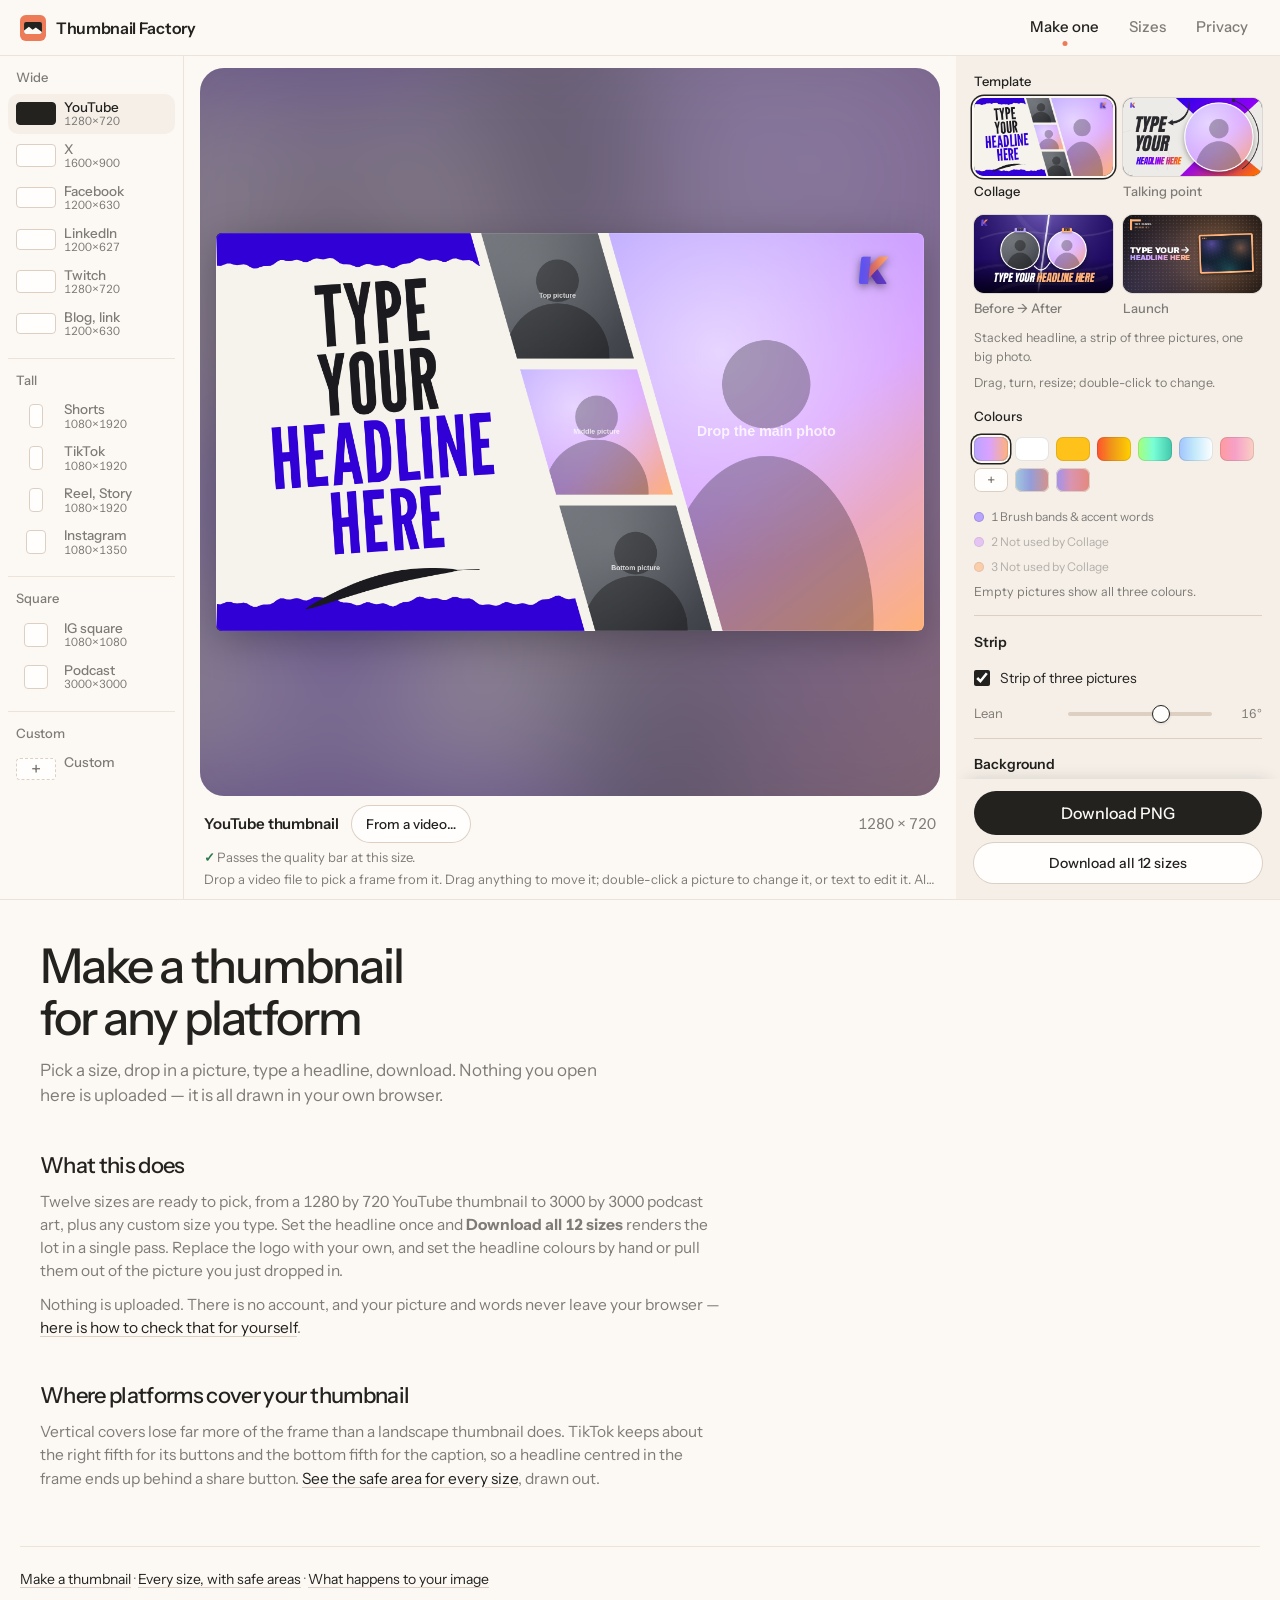
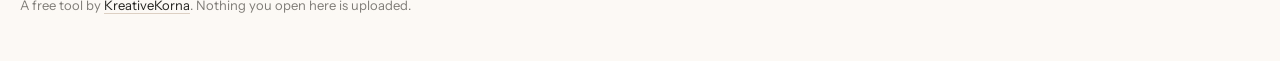
==== commit d40c29b9: "Let the panel follow the selection, and resize frames from their sides - With nothing selected, the " ====
--- a/index.html
+++ b/index.html
@@ -201,6 +201,25 @@
     padding:14px 4px 0; margin:0;
   }
   .readout .what{ font-weight:600; letter-spacing:-.01em; }
+  /* a pill over the foot of the well: pill buttons in a pill, so the curves nest */
+  .elbar{
+    position:absolute; inset-inline:0; bottom:12px; z-index:3; margin-inline:auto;
+    width:max-content; max-width:calc(100% - 24px);
+    display:flex; align-items:center; gap:2px; padding:4px; padding-inline-start:14px;
+    background:var(--surface); border-radius:var(--pill); box-shadow:0 4px 16px rgb(0 0 0 / .28);
+  }
+  .elbar[hidden]{ display:none; }
+  /* the name sits in its own dark chip, marked with the outline's coral, so
+     it reads as "what is selected" apart from the two actions */
+  .elbar{ padding-inline-start:4px; }
+  .elbar .elname{
+    display:inline-flex; align-items:center; gap:7px; min-height:32px; padding:0 14px 0 11px;
+    margin-inline-end:4px; border-radius:var(--pill); background:var(--ink); color:var(--canvas);
+    font-size:13px; font-weight:600; white-space:nowrap;
+  }
+  .elbar .elname::before{ content:""; width:8px; height:8px; border-radius:50%; background:var(--accent); flex:none; }
+  .elbar .btn{ width:auto; white-space:nowrap; box-shadow:none; min-height:32px; padding:6px 12px; }
+  @media (hover: hover){ .elbar .btn:hover{ background:var(--cream); } }
   .readout .dims{ margin-inline-start:auto; color:var(--muted); }
   .howto{ margin:10px 4px 0; max-width:56ch; color:var(--muted); font-size:14px; }
   .howto p{ margin:0 0 3px; }
@@ -386,6 +405,10 @@
   .row .field.grow{ flex:3; }
   .row .field.narrow{ flex:1; min-width:70px; }
   .row[hidden]{ display:none; }
+  /* colour rows: equal columns, so a gradient's extra stops fill in beside
+     the first one instead of reflowing it */
+  .row.row-arrow{ display:grid; grid-template-columns:repeat(3, minmax(0, 1fr)); gap:8px; }
+  .row-arrow input[type=color]{ width:100%; }
   .field[hidden]{ display:none; }
   /* controls a template does not use; beats each control's own display */
   .fields [hidden], .toggles [hidden]{ display:none !important; }
@@ -422,19 +445,27 @@
   .segs label:has(input:checked){ background:var(--surface); color:var(--ink); box-shadow:var(--shadow-sm); }
   .segs label:has(input:focus-visible){ outline:2px solid var(--ink); outline-offset:1px; }
 
-  /* folding panels */
+  /* the panel narrowed to one element: the way back, then its name */
+  .focushead{ display:flex; align-items:center; gap:12px; margin-bottom:16px; }
+  .focushead[hidden]{ display:none; }
+  .focushead .btn{ width:auto; flex:none; padding-inline-start:12px; }
+  .focushead .btn::before{ content:"\2039"; margin-inline-end:6px; font-size:16px; line-height:0; }
+  [dir=rtl] .focushead .btn::before{ content:"\203A"; }
+  .focusname{ font-size:16px; font-weight:600; letter-spacing:-.01em; min-width:0; overflow-wrap:anywhere; }
+  /* one element's panels lie open, their titles folded away */
+  .fields.focus .group{ border-top:0; padding-top:0; }
+  .fields.focus .gtitle{ display:none; }
+  .fields.focus .gbody{ padding-top:0; }
+  /* the elements a template has, one press each */
+  .elements{ display:flex; flex-wrap:wrap; gap:6px; }
+  .elements .btn{ width:auto; }
+
+  /* panels: a titled section each */
   .group{ border-top:1px solid var(--line-strong); padding-top:12px; }
   /* a panel's first control hangs closer to its title (10) than controls sit to each other (16) */
   .gbody{ display:flex; flex-direction:column; gap:14px; padding-top:10px; }
   /* a panel's first control hangs closer to its title than controls sit to each other */
-  .group > summary{ font-size:14px; font-weight:500; cursor:pointer;
-    list-style:none; display:flex; align-items:center; gap:8px; min-height:28px; }
-  .group > summary::-webkit-details-marker{ display:none; }
-  .group > summary::after{ content:""; margin-inline-start:auto; width:6px; height:6px; border:solid var(--muted);
-    border-width:0 1.5px 1.5px 0; transform:translateY(-2px) rotate(45deg); transition:transform .16s cubic-bezier(0.2, 0, 0, 1); }
-  .group[open] > summary::after{ transform:translateY(1px) rotate(-135deg); border-width:0 2px 2px 0; }   /* matches the semibold open title */
-  .group[open] > summary{ font-weight:600; }
-  .group > summary:focus-visible{ outline:2px solid var(--ink); outline-offset:2px; border-radius:6px; }
+  .gtitle{ font-size:14px; font-weight:600; margin:0; min-height:28px; display:flex; align-items:center; }
 
   input[type=range]{
     -webkit-appearance:none; appearance:none; width:100%; background:transparent; margin:8px 0;
@@ -771,6 +802,13 @@
         <canvas id="cv" width="1280" height="720" role="img" tabindex="0"
                 aria-label="Thumbnail preview" aria-describedby="howto"></canvas>
         <div class="drop-hint">Drop the image here</div>
+        <!-- The selected element's own actions, floating over the preview so
+             the layout below doesn't jump; only while one is selected. -->
+        <div class="elbar" id="elbar" hidden>
+          <span class="elname" id="elName"></span>
+          <button class="btn btn-sm" id="stackDown" type="button">Send back</button>
+          <button class="btn btn-sm" id="stackUp" type="button">Bring forward</button>
+        </div>
       </div>
       <p class="readout">
         <span class="what" id="what">YouTube thumbnail</span>
@@ -811,6 +849,11 @@
     <div class="bench">
       <h2 class="sr-only">Options</h2>
       <!-- Built from CONTROLS in app.js: every field, panel and row. -->
+      <!-- Narrowed to the selected element: its name, and the way back. -->
+      <div class="focushead" id="focusHead" hidden>
+        <button class="btn btn-sm" id="focusBack" type="button">All settings</button>
+        <span class="focusname" id="focusName"></span>
+      </div>
       <div class="fields" id="fields"></div>
 
       <div class="toggles" id="toggles">
@@ -1059,9 +1102,12 @@
   //   type      text, color, range, choice, toggle, font, image or custom
   //   label     a string, or { _:default, <template>:override }
   //   def       the default value; its type is the type a saved value must have
-  //   group     the folding panel it sits in; none means the top of the panel,
+  //   group     the titled section it sits in; none means the top of the panel,
   //             'toggles' means the checkbox list under the panels
   //   for       the templates it belongs to; absent means every template
+  //   on        the element(s) on the preview it edits: selecting one narrows
+  //             the panel to its controls; absent (or 'page') shows it while
+  //             nothing is selected
   //   when      a further condition, e.g. the phone's parts need a phone
   //   row       controls sharing a row name sit side by side
   //   pair      a colour picker to set beside a text field
@@ -1073,63 +1119,71 @@
   var CONTROLS = [
     { key:'layout', type:'custom', label:'Template', def:'collage', build:buildTemplatePicker,
       change:function(){ ensureFont(headFace()); } },
+    { id:'elements', type:'custom', build:buildElementList },
     // Pictures. Every picture a template uses gets the same four things, in
     // the same place: Choose, Remove, Zoom (40-250%), and a drag on the
     // preview to move it. The template's shape choice, where it has one,
     // sits right under them.
-    { key:'main', type:'image', slot:'main', persist:false, button:'Choose', reset:'Remove',
+    { key:'main', type:'image', on:'pic.main', slot:'main', persist:false, button:'Choose', reset:'Remove',
       label:{ _:'Picture', launch:'Window picture', versus:'After picture', collage:'Main photo', talking:'Photo' },
       ids:{ pick:'pick', file:'file' } },
-    { key:'zoom', type:'range', join:true, label:'Zoom', min:40, max:250, unit:'%', def:1, persist:false },
-    { key:'second', type:'image', slot:'second', persist:false, for:['versus', 'collage'], when:secondInUse,
-      label:{ _:'Picture', versus:'Before picture', collage:'Strip, top' }, button:'Choose', reset:'Remove' },
-    { key:'phoneZoom', type:'range', join:true, label:'Zoom', min:40, max:250, unit:'%', def:1, persist:false,
-      for:['versus', 'collage'], when:secondInUse },
-    { key:'third', type:'image', slot:'third', persist:false, for:['collage'], when:hasStrip,
+    { key:'zoom', type:'range', on:'pic.main', join:true, label:'Zoom', min:40, max:250, unit:'%', def:1, persist:false },
+    { key:'second', type:'image', on:'pic.second', slot:'second', persist:false, for:['versus', 'collage', 'talking'], when:secondInUse,
+      label:{ _:'Picture', versus:'Before picture', collage:'Strip, top', talking:'Screenshot' }, button:'Choose', reset:'Remove' },
+    { key:'phoneZoom', type:'range', on:'pic.second', join:true, label:'Zoom', min:40, max:250, unit:'%', def:1, persist:false,
+      for:['versus', 'collage', 'talking'], when:secondInUse },
+    { key:'third', type:'image', on:'pic.third', slot:'third', persist:false, for:['collage'], when:hasStrip,
       label:'Strip, middle', button:'Choose', reset:'Remove' },
-    { key:'zoom3', type:'range', join:true, label:'Zoom', min:40, max:250, unit:'%', def:1, persist:false, for:['collage'], when:hasStrip },
-    { key:'fourth', type:'image', slot:'fourth', persist:false, for:['collage'], when:hasStrip,
+    { key:'zoom3', type:'range', on:'pic.third', join:true, label:'Zoom', min:40, max:250, unit:'%', def:1, persist:false, for:['collage'], when:hasStrip },
+    { key:'fourth', type:'image', on:'pic.fourth', slot:'fourth', persist:false, for:['collage'], when:hasStrip,
       label:'Strip, bottom', button:'Choose', reset:'Remove' },
-    { key:'zoom4', type:'range', join:true, label:'Zoom', min:40, max:250, unit:'%', def:1, persist:false, for:['collage'], when:hasStrip },
-    { key:'vsShape', type:'choice', for:['versus'], label:'Picture shape', def:'circle',
+    { key:'zoom4', type:'range', on:'pic.fourth', join:true, label:'Zoom', min:40, max:250, unit:'%', def:1, persist:false, for:['collage'], when:hasStrip },
+    { key:'vsShape', type:'choice', on:['pic.main', 'pic.second'], for:['versus'], label:'Picture shape', def:'circle',
       options:[['circle','Circle'], ['card','Card']] },
-    { key:'tpShape', type:'choice', for:['talking'], label:'Picture shape', def:'auto',
+    { key:'tpShape', type:'choice', on:['pic.main', 'pic.second'], for:['talking'], label:'Picture shape', def:'auto',
       options:[['auto','Auto'], ['circle','Circle'], ['frame','Frame']],
       hint:'Auto: circle for a photo, uncropped frame for a screenshot.' },
-    { id:'pictureHint', type:'custom', build:buildPictureHint },
-    { key:'line1', type:'text', label:{ _:'Top line', versus:'Headline', collage:'Headline', talking:'Headline' }, def:'TYPE YOUR', maxlength:32,
+    { key:'arrow2', type:'toggle', on:'arrow', group:'Arrow', for:['talking'], label:'Show the arrow', def:true },
+    { key:'arrowGrad', on:'arrow', group:'Arrow', type:'toggle', for:['talking'], when:function(){ return state.arrow2; }, label:'Gradient', def:false },
+    // one line: the arrow's colour, and with a gradient its other two points
+    { key:'arrowColor', on:'arrow', group:'Arrow', type:'color', for:['talking'], row:'arrow', when:function(){ return state.arrow2; }, label:'Colour', def:'#2a292e' },
+    { key:'arrowColorMid', on:'arrow', group:'Arrow', type:'color', for:['talking'], row:'arrow', when:function(){ return state.arrow2 && state.arrowGrad; }, label:'Middle', def:'#e0452a' },
+    { key:'arrowColor2', on:'arrow', group:'Arrow', type:'color', for:['talking'], row:'arrow', when:function(){ return state.arrow2 && state.arrowGrad; }, label:'End', def:'#ffc21a' },
+    { key:'arrowSize', on:'arrow', group:'Arrow', type:'range', for:['talking'], when:function(){ return state.arrow2; }, label:'Thickness', min:50, max:220, unit:'%', def:1 },
+    { id:'pictureHint', type:'custom', on:['pic.main', 'pic.second', 'pic.third', 'pic.fourth'], build:buildPictureHint },
+    { key:'line1', type:'text', on:'headline', label:{ _:'Top line', versus:'Headline', collage:'Headline', talking:'Headline' }, def:'TYPE YOUR', maxlength:32,
       pair:{ key:'line1Color', aria:'Headline colour' } },
     { key:'line1Color', type:'color', def:'#ffffff', paired:true },
-    { key:'line2', type:'text', label:{ _:'Bottom line', versus:'Accent words', collage:'Accent words', talking:'Key word' }, def:'HEADLINE HERE', maxlength:24 },
-    { id:'palette', type:'custom', build:buildPaletteSlot, join:true },
-    { id:'headHelp', type:'custom', build:buildHeadHelp },
+    { key:'line2', type:'text', on:'headline', label:{ _:'Bottom line', versus:'Accent words', collage:'Accent words', talking:'Key word' }, def:'HEADLINE HERE', maxlength:24 },
+    { id:'palette', type:'custom', on:['page', 'headline'], build:buildPaletteSlot },
+    { id:'headHelp', type:'custom', on:'headline', build:buildHeadHelp },
 
     // Launch's own label above its headline
-    { key:'badge', type:'text', group:'Project tag', for:['launch'], label:'Text', def:'', maxlength:32,
+    { key:'badge', type:'text', on:'tag', group:'Project tag', for:['launch'], label:'Text', def:'', maxlength:32,
       placeholder:'JUSTDB', hint:'Outlined label above the headline. Empty for none.' },
-    { key:'pillSize', type:'range', group:'Project tag', for:['launch'], label:'Size', min:70, max:160, unit:'%', def:1 },
-
-    { key:'kick1', type:'text', group:'Kicker', for:['launch'], label:'First line', def:'YOUR CHANNEL', maxlength:32, placeholder:'YOUR CHANNEL' },
-    { key:'kick2', type:'text', group:'Kicker', for:['launch'], label:'Accent line', def:'EPISODE 01', maxlength:24, placeholder:'EPISODE 01',
+    { key:'pillSize', type:'range', on:'tag', group:'Project tag', for:['launch'], label:'Size', min:70, max:160, unit:'%', def:1 },
+
+    { key:'kick1', type:'text', on:'kicker', group:'Kicker', for:['launch'], label:'First line', def:'YOUR CHANNEL', maxlength:32, placeholder:'YOUR CHANNEL' },
+    { key:'kick2', type:'text', on:'kicker', group:'Kicker', for:['launch'], label:'Accent line', def:'EPISODE 01', maxlength:24, placeholder:'EPISODE 01',
       hint:'Two lines in a corner bracket. Empty shows the logo.' },
 
     // Collage: the strip of three pictures between the words and the photo
     { key:'strip', type:'toggle', group:'Strip', for:['collage'], label:'Strip of three pictures', def:true },
 
-    { key:'headFont', type:'font', group:'Text', label:'Headline font', def:'auto', list:function(){ return HEAD_FONTS; },
+    { key:'headFont', type:'font', on:'headline', group:'Text', label:'Headline font', def:'auto', list:function(){ return HEAD_FONTS; },
       change:function(){ ensureFont(headFace()); } },
-    { key:'headScale', type:'range', group:'Text', label:'Headline size', min:60, max:140, unit:'%', def:1,
+    { key:'headScale', type:'range', on:'headline', group:'Text', label:'Headline size', min:60, max:140, unit:'%', def:1,
       hint:'Starting size; the headline still shrinks to fit.' },
-    { key:'monoFont', type:'font', group:'Text', for:['launch'], label:'Kicker and labels font', def:'jetbrains',
+    { key:'monoFont', type:'font', on:['kicker', 'tag', 'sticker'], group:'Text', for:['launch'], label:'Kicker and labels font', def:'jetbrains',
       list:function(){ return MONO_FONTS; }, change:function(){ ensureFont(monoFace()); } },
-    { id:'fontUpload', type:'custom', group:'Text', build:buildFontUpload },
-
-    { key:'winTitle', type:'text', group:'Window', for:['launch'], label:'Title', def:'', maxlength:40, placeholder:'index.html' },
-    { key:'sticker', type:'text', group:'Window', for:['launch'], label:'Sticker', def:'', maxlength:28,
+    { id:'fontUpload', type:'custom', on:['headline', 'kicker', 'tag', 'sticker'], group:'Text', build:buildFontUpload },
+
+    { key:'winTitle', type:'text', on:'pic.main', group:'Window', for:['launch'], label:'Title', def:'', maxlength:40, placeholder:'index.html' },
+    { key:'sticker', type:'text', on:['sticker', 'pic.main'], group:'Window', for:['launch'], label:'Sticker', def:'', maxlength:28,
       placeholder:'IT BROKE. I LEFT IT IN.', hint:'Replaces the title in the title bar.',
       pair:{ key:'stickerColor', aria:'Sticker colour' } },
     { key:'stickerColor', type:'color', def:'#ff5b3a', paired:true },
-    { key:'launchTilt', type:'range', group:'Window', for:['launch'], label:'Tilt', min:-12, max:12, unit:'°', def:-2 },
+    { key:'launchTilt', type:'range', on:'pic.main', group:'Window', for:['launch'], label:'Tilt', min:-12, max:12, unit:'°', def:-2 },
 
     { key:'tone', type:'choice', group:'Background', for:['launch', 'versus'], label:'Base colour', def:'neutral',
       options:[['neutral','Neutral'], ['palette','From colours'], ['custom','Custom']],
@@ -1140,25 +1194,24 @@
     { key:'paper', type:'color', group:'Background', for:['collage'], label:'Paper', def:'#f6f3ec' },
     { key:'brush', type:'toggle', group:'Background', for:['collage'], label:'Brush bands and underline', def:true },
     { key:'paper2', type:'color', group:'Background', for:['talking'], label:'Paper', def:'#ecebe8' },
-    { key:'arrow2', type:'toggle', group:'Background', for:['talking'], label:'Hand-drawn arrow', def:true },
-
-    { key:'beforeLabel', type:'text', group:'Details', for:['versus'], label:'Before label', def:'BEFORE', maxlength:16, row:'labels' },
-    { key:'afterLabel', type:'text', group:'Details', for:['versus'], label:'After label', def:'AFTER', maxlength:16, row:'labels' },
+
+    { key:'beforeLabel', type:'text', on:'label.before', group:'Details', for:['versus'], label:'Before label', def:'BEFORE', maxlength:16, row:'labels' },
+    { key:'afterLabel', type:'text', on:'label.after', group:'Details', for:['versus'], label:'After label', def:'AFTER', maxlength:16, row:'labels' },
     { key:'vsDivider', type:'choice', group:'Details', for:['versus'], label:'Between them', def:'slash',
       options:[['slash','Slash'], ['split','Split field']] },
     { key:'splitAngle', type:'range', group:'Details', for:['versus'], label:'Lean', min:0, max:20, unit:'°', def:8 },
     // measured off the reference: its strip and photo lean about 16 degrees
     { key:'collageLean', type:'range', group:'Strip', for:['collage'], label:'Lean', min:0, max:24, unit:'°', def:16 },
     // the reference's headline is turned too: -3.7 degrees, measured off ILLEGAL
-    { key:'collageTilt', type:'range', group:'Text', for:['collage'], label:'Headline tilt', min:-10, max:10, unit:'°', def:-4 },
-    { key:'arrow', type:'toggle', group:'Details', for:['versus'], label:'Curved arrow from one to the other', def:true },
-    { key:'backdrop', type:'image', slot:'backdrop', persist:false, group:'Background', for:['versus'], label:'Background picture',
-      button:'Choose background picture', reset:'Remove', id:'vsBackdrop',
-      hint:'Replaces the texture, darkened to keep pictures in front.' },
-
-    { id:'logoSlot', type:'custom', group:'Logo', build:buildLogoSlot },
-    { key:'logo', type:'toggle', group:'Logo', label:'Show it on the thumbnail', def:true, persist:false },
-    { key:'logoSize', type:'range', group:'Logo', label:'Size', min:50, max:160, unit:'%', def:1 }
+    { key:'collageTilt', type:'range', on:'headline', group:'Text', for:['collage'], label:'Headline tilt', min:-10, max:10, unit:'°', def:-4 },
+    { key:'arrow', type:'toggle', on:'arrow', group:'Details', for:['versus'], label:'Curved arrow from one to the other', def:true },
+    { key:'backdrop', type:'image', slot:'backdrop', persist:false, group:'Background', label:'Background picture',
+      button:'Choose', reset:'Remove', id:'vsBackdrop',
+      hint:'Sits behind everything, toned down so the words and pictures stay in front.' },
+
+    { id:'logoSlot', type:'custom', on:'logo', group:'Logo', build:buildLogoSlot },
+    { key:'logo', type:'toggle', on:'logo', group:'Logo', label:'Show it on the thumbnail', def:true, persist:false },
+    { key:'logoSize', type:'range', on:'logo', group:'Logo', label:'Size', min:50, max:160, unit:'%', def:1 }
   ];
   function hasStrip(){ return state.strip; }
   function secondInUse(){ return state.layout !== 'collage' || state.strip; }
@@ -1615,6 +1668,8 @@
   function launchBackdrop(c, g, st, light){
     var W = g.W, H = g.H, k = g.k, big = Math.max(W, H);
     c.fillStyle = baseTone('#0f0e12'); c.fillRect(0, 0, W, H);
+    // a background picture sits in the dark, dimmed, and the lights fall on it
+    if (bgImg) { c.save(); c.globalAlpha = 0.45; cover(c, bgImg, 0, 0, W, H); c.restore(); }
     // A light is the palette's colour, made vivid where it has a colour at
     // all - a pale palette would light the dark with mud - and left alone
     // where it is white or grey.
@@ -1653,7 +1708,7 @@
     var kh = kickerHeight(k);
     var textTop = g.top + (kh ? kh + 0.06*H : 0);
     var colR = g.wide ? g.left + (g.right - g.left)*0.5 : g.right;
-    var maxW = colR - g.left;
+    var maxW = (colR - g.left)*headStretch(W, H);
     var l1 = state.line1.toUpperCase(), l2 = state.line2.toUpperCase();
     var start = (g.wide ? 150 : 130)*k*state.headScale;
     var px1 = l1 ? fitWith(c, l1, maxW, start, 24*k, function(px){ return px*1.1; }) : 0;
@@ -1697,9 +1752,10 @@
       }
     });
     if (r.w > 0) {
-      place(c, g, opts, 'pic.main', function(c){ drawLaunchWindow(c, r.x, r.y, r.w, r.h, state.launchTilt, state.panX*W, state.panY*H, 'window'); },
-            { slot:'main', hit:r });
-      if (state.sticker.trim()) place(c, g, opts, 'sticker', function(c){ drawLaunchWindow(c, r.x, r.y, r.w, r.h, state.launchTilt, 0, 0, 'sticker'); },
+      var ws = stretchOf('pic.main', W, H), wr = { x:r.x, y:r.y, w:r.w*ws[0], h:r.h*ws[1] };
+      place(c, g, opts, 'pic.main', function(c){ drawLaunchWindow(c, wr.x, wr.y, wr.w, wr.h, state.launchTilt, state.panX*W, state.panY*H, 'window'); },
+            { slot:'main', stretch:true, hit:wr });
+      if (state.sticker.trim()) place(c, g, opts, 'sticker', function(c){ drawLaunchWindow(c, wr.x, wr.y, wr.w, wr.h, state.launchTilt, 0, 0, 'sticker'); },
             { parent:'pic.main' });
     }
   }
@@ -1710,6 +1766,13 @@
   // small BEFORE / AFTER labels, and one heavy headline across the bottom
   // with the second line as its accent. Tall frames stack the pictures and
   // give the headline two lines.
+  // A background picture on a paper template: under a wash of the paper,
+  // so the dark words keep reading on it the way they do on paper.
+  function paperOver(c, W, H, paper){
+    if (!bgImg) return;
+    cover(c, bgImg, 0, 0, W, H);
+    c.save(); c.globalAlpha = 0.72; c.fillStyle = paper; c.fillRect(0, 0, W, H); c.restore();
+  }
   function deepShade(hex, l){
     var n = parseInt(hex.slice(1), 16), hsl = rgbToHsl(n>>16&255, n>>8&255, n&255);
     return hslToHex(hsl[0], Math.min(1, hsl[1]*1.1), l);
@@ -1718,7 +1781,7 @@
   // The field: the palette's first colour deepened, lit from the top, with a
   // few soft marbled streaks for texture and a darker floor for the words.
   function drawField(c, W, H, k, st){
-    if (bgImg && state.layout === 'versus') {
+    if (bgImg) {
       cover(c, bgImg, 0, 0, W, H);
       c.fillStyle = 'rgba(0,0,0,.45)'; c.fillRect(0, 0, W, H);
     } else {
@@ -1780,13 +1843,14 @@
   // One picture, as a circle or a card, ringed in white and lifted off the
   // field. Returns its bounding box.
   // The box drawPicture fills, worked out before it draws.
-  function pictureBox(cx, cy, d){
-    var circle = state.vsShape !== 'card', w = circle ? d : d*1.18, h = circle ? d : d*0.86;
+  // sv: a card's width and height factors from its side handles
+  function pictureBox(cx, cy, d, sv){
+    var circle = state.vsShape !== 'card', w = circle ? d : d*1.18*sv[0], h = circle ? d : d*0.86*sv[1];
     return { x:cx - w/2, y:cy - h/2, w:w, h:h };
   }
-  function drawPicture(c, cx, cy, d, img, after, which, opts, k, st){
+  function drawPicture(c, cx, cy, d, img, after, which, opts, k, st, sv){
     var circle = state.vsShape !== 'card';
-    var w = circle ? d : d*1.18, h = circle ? d : d*0.86, x = cx - w/2, y = cy - h/2, r = circle ? d/2 : d*0.07;
+    var w = circle ? d : d*1.18*sv[0], h = circle ? d : d*0.86*sv[1], x = cx - w/2, y = cy - h/2, r = circle ? d/2 : d*0.07;
     var ring = Math.max(2, d*0.016);
     function shape(pad){
       if (circle) { c.beginPath(); c.arc(cx, cy, d/2 - pad, 0, Math.PI*2); }
@@ -1962,7 +2026,7 @@
     // The words, centred on the safe area, broken over as many lines as makes
     // them biggest - a narrow frame wants short lines - within a third of
     // the height. The accent words keep their own line(s).
-    var maxW = (g.right - g.left)*0.96, start = (tall ? 0.12 : 0.14)*H*state.headScale;
+    var maxW = (g.right - g.left)*0.96*headStretch(W, H), start = (tall ? 0.12 : 0.14)*H*state.headScale;
     // the block stays below the after label, which sits just under the cut
     var labelRoom = Math.max(12*k, (tall ? 0.035 : 0.06)*H) + 0.05*H;
     var room = tall ? g.bottom - (H*0.46 + lean*W/2 + labelRoom) : H*0.4;
@@ -2006,7 +2070,7 @@
     if (l1) parts.push({ t:l1, color:ink });
     if (l2) parts.push({ t:l2, color:accent });
     var text = parts.map(function(q){ return q.t; }).join(' ');
-    var maxW = (g.right - g.left) * 0.98;
+    var maxW = (g.right - g.left) * 0.98 * headStretch(W, H);
     // starts where the capitals come to about 0.12 of the height (Anton's
     // capitals are 0.86 of its size) - the bar's aim - so a short headline
     // doesn't crowd out the pictures
@@ -2051,11 +2115,12 @@
     }
 
     if (d > 0) {
-      var b1 = pictureBox(c1.x, c1.y, d), b2 = pictureBox(c2.x, c2.y, d);
-      place(c, g, opts, 'pic.second', function(c){ drawPicture(c, c1.x, c1.y, d, phoneImg, false, 'phone', opts, k, st); },
-            { slot:'second', hit:b1 });
-      place(c, g, opts, 'pic.main', function(c){ drawPicture(c, c2.x, c2.y, d, frame === paintedFrame ? null : frame, true, 'win', opts, k, st); },
-            { slot:'main', hit:b2 });
+      var sv1 = stretchOf('pic.second', W, H), sv2 = stretchOf('pic.main', W, H), cards = state.vsShape === 'card';
+      var b1 = pictureBox(c1.x, c1.y, d, sv1), b2 = pictureBox(c2.x, c2.y, d, sv2);
+      place(c, g, opts, 'pic.second', function(c){ drawPicture(c, c1.x, c1.y, d, phoneImg, false, 'phone', opts, k, st, sv1); },
+            { slot:'second', stretch:cards, hit:b1 });
+      place(c, g, opts, 'pic.main', function(c){ drawPicture(c, c2.x, c2.y, d, frame === paintedFrame ? null : frame, true, 'win', opts, k, st, sv2); },
+            { slot:'main', stretch:cards, hit:b2 });
       report.pictures = (card ? 2*b1.w*b1.h : 2*Math.PI*d*d/4) / (W*H);
       if (state.arrow) place(c, g, opts, 'arrow', function(c){
         drawCurvedArrow(c, b1.x + b1.w*0.86, b1.y + b1.h*0.9, b2.x + b2.w*0.08, b2.y + b2.h*0.8, { x:0, y:d*0.28 }, k);
@@ -2106,7 +2171,8 @@
   var layers = [];     // preview only: [{ el, parent, slot, draw, m }] in drawing order
   function frameShape(W, H){ var a = W/H; return a < 0.85 ? 'tall' : a < 1.2 ? 'square' : 'wide'; }
   function moveKey(el, W, H){ return state.layout + '.' + frameShape(W, H) + '.' + el; }
-  // A saved placement is [dx, dy, degrees, pivotX, pivotY, scale]: the
+  // A saved placement is [dx, dy, degrees, pivotX, pivotY, scale, stack,
+  // stretchX, stretchY]: the
   // offset and the pivot as fractions of the frame, the pivot in the
   // element's own coordinates - its centre when it was first turned or
   // resized. Older saves hold only the offset, or no scale.
@@ -2121,8 +2187,36 @@
     return m;
   }
   function applyM(c, m){ c.transform(m.a, m.b, m.c, m.d, m.e, m.f); }
+  // A template that lets its elements be stacked sets zq: placed elements
+  // wait in it, then paint in stacking order - the order they were placed
+  // in, moved by the forward and back steps saved as a placement's 7th number.
+  var zq = null;
+  // A picture frame's own width and height, as factors: its side handles
+  // set them, and the template sizes the frame by them.
+  function stretchOf(el, W, H){ var v = state.moves[moveKey(el, W, H)] || []; return [v[7] || 1, v[8] || 1]; }
+  // The headline's box width, as a factor of the width its template gives
+  // it: its side handles set it, and the words re-break and re-fit to it.
+  function headStretch(W, H){ return stretchOf('headline', W, H)[0]; }
+  function stackOf(el, W, H){ return (state.moves[moveKey(el, W, H)] || [])[6] || 0; }
+  function restacked(W, H){
+    var pre = state.layout + '.' + frameShape(W, H) + '.';
+    return Object.keys(state.moves).some(function(key){ return key.indexOf(pre) === 0 && state.moves[key][6]; });
+  }
+  function flushZ(){
+    var q = zq; zq = null;
+    q.sort(function(a, b){ return a.z - b.z; });
+    q.forEach(function(e){ e.go(); });
+  }
   function place(c, g, opts, el, draw, o){
     o = o || {};
+    if (zq) {
+      var st = stackOf(el, g.W, g.H);
+      zq.push({ z:zq.length*10 + st*10 + (st > 0 ? 1 : st < 0 ? -1 : 0), go:function(){ placeNow(c, g, opts, el, draw, o); } });
+      return;
+    }
+    placeNow(c, g, opts, el, draw, o);
+  }
+  function placeNow(c, g, opts, el, draw, o){
     // a locked element is part of the template's layout: it stays put
     var m = o.locked ? new DOMMatrix() : xformOf(el, g.W, g.H, o.parent);
     c.save(); applyM(c, m); draw(c); c.restore();
@@ -2131,7 +2225,9 @@
     if (opts.preview) {
       // a picture keeps its frame's own shape, for an outline that hugs it
       var shape = o.hit ? (o.hit.poly || [[o.hit.x, o.hit.y], [o.hit.x + o.hit.w, o.hit.y], [o.hit.x + o.hit.w, o.hit.y + o.hit.h], [o.hit.x, o.hit.y + o.hit.h]]) : null;
-      layers.push({ el:el, parent:o.parent || null, slot:o.slot || null, draw:draw, m:m, shape:shape, locked:!!o.locked });
+      layers.push({ el:el, parent:o.parent || null, slot:o.slot || null, draw:draw, m:m, shape:shape, locked:!!o.locked,
+                    // a frame stretches both ways; the headline's box only in width
+                    stretch:o.stretch ? 'xy' : el === 'headline' ? 'x' : '' });
       // a picture's box goes where the picture went, turned with it, for
       // drops and framing; bw keeps its own width for framing's arithmetic
       if (o.hit) {
@@ -2196,11 +2292,20 @@
   }
 
   // A picture panel as a movable element: its box is known before it draws.
-  function placeQuad(c, g, opts, quad, s, after, st){
+  // A free one (free: true) is movable like any other element and wears its
+  // own white edge and shadow, so they travel with it.
+  function placeQuad(c, g, opts, quad, s, after, st, free){
     var xs = quad.map(function(q){ return q[0]; }), ys = quad.map(function(q){ return q[1]; });
     var x0 = Math.min.apply(null, xs), y0 = Math.min.apply(null, ys);
-    place(c, g, opts, 'pic.' + s.slot, function(c){ fillQuad(c, quad, s.img, after, s.slot, opts, st, s.label); },
-          { slot:s.slot, locked:true, hit:{ x:x0, y:y0, w:Math.max.apply(null, xs) - x0, h:Math.max.apply(null, ys) - y0, poly:quad } });
+    place(c, g, opts, 'pic.' + s.slot, function(c){
+            if (free) {
+              var e = 5*g.k, x1 = Math.max.apply(null, xs), y1 = Math.max.apply(null, ys);
+              c.save(); c.shadowColor = 'rgba(0,0,0,.28)'; c.shadowBlur = 22*g.k; c.shadowOffsetY = 8*g.k;
+              c.fillStyle = '#fff'; c.fillRect(x0 - e, y0 - e, x1 - x0 + 2*e, y1 - y0 + 2*e); c.restore();
+            }
+            fillQuad(c, quad, s.img, after, s.slot, opts, st, s.label);
+          },
+          { slot:s.slot, locked:!free, stretch:free, hit:{ x:x0, y:y0, w:Math.max.apply(null, xs) - x0, h:Math.max.apply(null, ys) - y0, poly:quad } });
   }
 
   // Luminance contrast between two colours, for choosing an ink that reads.
@@ -2223,6 +2328,7 @@
     // the accent must read on paper too: the palette's first colour, deepened
     var acc = deepShade(st[0], 0.42);
     c.fillStyle = paper; c.fillRect(0, 0, W, H);
+    paperOver(c, W, H, paper);
 
     var tall = (W/H) < 0.85, gap = Math.max(3, 0.015*W);   // the reference's gutter: 1.5% of the width
     if (tall) lean *= 0.5;   // across a narrow frame the full lean reads as a tilt, not a lean
@@ -2295,7 +2401,7 @@
     var colW = textBox.x1 - textBox.x0, room = textBox.y1 - textBox.y0;
     // lines packed as tight as the reference's: 1.12 times the capital height
     var LEAD = 1.12, swooshRoom = state.brush ? room*0.08 : 0;
-    var set = bestBreak(c, state.line1, state.line2, colW*0.98, 0.3*H*state.headScale, 12*k, room - swooshRoom, LEAD);
+    var set = bestBreak(c, state.line1, state.line2, colW*0.98*headStretch(W, H), 0.3*H*state.headScale, 12*k, room - swooshRoom, LEAD);
     var px = set.px, cap = px ? capOf(c, px) : 0, lead = cap*LEAD;
     var blockH = cap + (set.lines.length - 1)*lead, top = textBox.y0 + (room - swooshRoom - blockH)/2;
     var cx = (textBox.x0 + textBox.x1)/2;
@@ -2405,6 +2511,7 @@
     var report = opts.report || {};
     var paper = state.paper2;
     paperGrain(c, W, H, k, paper);
+    paperOver(c, W, H, paper);
     var ink = contrast(state.line1Color, paper) >= 3 ? state.line1Color : '#2a292e';
     var tall = (W/H) < 0.85, square = !tall && (W/H) < 1.2;
     var g0 = deepShade(st[0], 0.46), gm = deepShade(st[1], 0.48), g1 = deepShade(st[2], 0.5);
@@ -2463,7 +2570,9 @@
 
     // the photo, in a white ring (circle) or a white-edged frame turned a
     // touch; with a circle, a thin arc and its dot just outside the ring
-    var ring = Math.max(2, Math.min(hw, hh)*0.028);
+    // a frame takes the width and height its side handles gave it
+    var pv = roundish ? [1, 1] : stretchOf('pic.main', W, H), fw = hw*pv[0], fh = hh*pv[1];
+    var ring = Math.max(2, Math.min(fw, fh)*0.028);
     place(c, g, opts, 'pic.main', function(c){
       if (roundish) {
         c.save();
@@ -2475,8 +2584,8 @@
       }
       function outline(pad){
         c.beginPath();
-        if (roundish) c.arc(cx, cy, hw - pad, 0, Math.PI*2);
-        else roundRect(c, cx - hw + pad, cy - hh + pad, 2*(hw - pad), 2*(hh - pad), Math.max(0, Math.min(hw, hh)*0.08 - pad));
+        if (roundish) c.arc(cx, cy, fw - pad, 0, Math.PI*2);
+        else roundRect(c, cx - fw + pad, cy - fh + pad, 2*(fw - pad), 2*(fh - pad), Math.max(0, Math.min(fw, fh)*0.08 - pad));
       }
       c.save();
       c.translate(cx, cy); c.rotate(tilt); c.translate(-cx, -cy);
@@ -2485,14 +2594,14 @@
       outline(0); c.fillStyle = '#ffffff'; c.fill();
       c.restore();
       c.save(); outline(ring); c.clip();
-      if (has) shown.win = cover(c, frame, cx - hw, cy - hh, 2*hw, 2*hh, state.zoom, state.panX*W, state.panY*H);
+      if (has) shown.win = cover(c, frame, cx - fw, cy - fh, 2*fw, 2*fh, state.zoom, state.panX*W, state.panY*H);
       else {
-        paintStandIn(c, cx - hw, cy - hh, 2*hw, 2*hh, true, st, state.zoom);
-        if (opts.preview) placeholderLabel(c, cx - hw, cy - hh, 2*hw, 2*hh, 'Drop the photo', 'rgba(255,255,255,.8)');
+        paintStandIn(c, cx - fw, cy - fh, 2*fw, 2*fh, true, st, state.zoom);
+        if (opts.preview) placeholderLabel(c, cx - fw, cy - fh, 2*fw, 2*fh, 'Drop the photo', 'rgba(255,255,255,.8)');
       }
       c.restore();
       c.restore();
-    }, { slot:'main', hit:{ x:cx - hw, y:cy - hh, w:2*hw, h:2*hh } });
+    }, { slot:'main', stretch:!roundish, hit:{ x:cx - fw, y:cy - fh, w:2*fw, h:2*fh } });
     report.pictures = (roundish ? Math.PI*hw*hw : 4*hw*hh) / (W*H);
 
     // the words: main lines stacked and slanted, the accent line half again
@@ -2506,8 +2615,10 @@
     // centring leaves - taking none from them.
     if (state.logo && ready.logo && !tall) tb.y0 += 52*k*state.logoSize + 0.02*H;
     var main = state.line1.toUpperCase().trim().split(/\s+/).filter(Boolean);
-    var accent = state.line2.toUpperCase().trim();
-    var colW = tb.x1 - tb.x0, room = tb.y1 - tb.y0;
+    // a screenshot takes the key word's place under the headline
+    var shot = phoneImg || null;
+    var accent = shot ? '' : state.line2.toUpperCase().trim();
+    var colW = tb.x1 - tb.x0, room = tb.y1 - tb.y0, shotGap = 0.03*H, textW = colW*headStretch(W, H);
     // For each way of breaking the main words, size them to the width, then
     // give the key word whatever height is left - up to 2.6 times the main
     // size, so it leads without swallowing the rest. The key word's size
@@ -2518,14 +2629,15 @@
     for (var n = 1; n <= Math.min(4, Math.max(1, main.length)); n++) {
       var per = Math.ceil(main.length / n), lines = [];
       for (var i = 0; i < main.length; i += per) lines.push(main.slice(i, i + per).join(' '));
-      var fits = lines.map(function(t){ return fitWith(c, t, colW, big, 10*k, function(q){ return q*0.2; }); });
+      var fits = lines.map(function(t){ return fitWith(c, t, textW, big, 10*k, function(q){ return q*0.2; }); });
       var px = fits.length ? Math.min.apply(null, fits) : big;
       var capM = lines.length ? capOf(c, px) : 0, mainH = lines.length ? capM + (lines.length - 1)*capM*1.2 : 0;
-      if (mainH > room*0.6) { px *= room*0.6 / mainH; capM = capOf(c, px); mainH = room*0.6; }
+      var mainCap = room*(shot ? 0.46 : 0.6);
+      if (mainH > mainCap) { px *= mainCap / mainH; capM = capOf(c, px); mainH = mainCap; }
       var apx = 0, capA = 0;
       if (accent) {
         var left = room - mainH - (lines.length ? capM*0.35 : 0);
-        apx = Math.min(fitWith(c, accent, colW, big*1.6, 10*k, function(q){ return q*0.2; }), px*2.6);
+        apx = Math.min(fitWith(c, accent, textW, big*1.6, 10*k, function(q){ return q*0.2; }), px*2.6);
         capA = capOf(c, apx);
         if (capA > left) { apx *= left / capA; capA = capOf(c, apx); }
       }
@@ -2534,7 +2646,7 @@
       if (accent && lines.length && capA < capM*1.25) {
         var mf = 1 + (lines.length - 1)*1.2, fitCap = room / (mf + 0.35 + 1.25);
         if (fitCap < capM) { px *= fitCap / capM; capM = capOf(c, px); mainH = capM*mf; }
-        var left2 = room - mainH - capM*0.35, want = fitWith(c, accent, colW, big*1.6, 10*k, function(q){ return q*0.2; });
+        var left2 = room - mainH - capM*0.35, want = fitWith(c, accent, textW, big*1.6, 10*k, function(q){ return q*0.2; });
         apx = want; capA = capOf(c, apx);
         if (capA > left2) { apx *= left2 / capA; capA = capOf(c, apx); }
       }
@@ -2556,7 +2668,7 @@
     function lastLineEnd(b){
       if (accent) {
         tightFont(c, b.apx); var aw = c.measureText(accent).width; looseFont(c);
-        return tb.x0 + Math.min(b.capM*0.8, Math.max(0, colW - aw)) + b.capA*0.2 + aw;
+        return tb.x0 + Math.min(b.capM*0.8, Math.max(0, textW - aw)) + b.capA*0.2 + aw;
       }
       tightFont(c, b.px); var lw0 = b.lines.length ? c.measureText(b.lines[b.lines.length - 1]).width : 0; looseFont(c);
       return tb.x0 + b.capM*0.2 + lw0;
@@ -2566,7 +2678,15 @@
       else if ((room - best.h)/2 >= llh + logoGap) logoAt = 'under';
       else { room -= llh + logoGap; best = fitWords(room); logoAt = 'under'; }
     }
-    var y = tb.y0 + (room - best.h)/2;
+    // the screenshot sits under the headline, as wide as the column allows
+    // in its own proportions, in the height the headline leaves
+    var shotBox = null;
+    if (shot) {
+      var sa = shot.width / shot.height, sh = Math.min(room - best.h - shotGap, colW / sa), sw = sh * sa;
+      if (sh > 0.05*H) shotBox = { w:sw, h:sh };
+    }
+    var textH = best.h + (shotBox ? shotGap + shotBox.h : 0);
+    var y = tb.y0 + (room - textH)/2;
     function slant(c, text, x, base, px, fill){
       c.save();
       c.translate(0, base); c.transform(1, 0, -0.2, 1, 0, 0); c.translate(0, -base);
@@ -2588,27 +2708,40 @@
       if (accent) {
         var apx = best.apx;
         tightFont(c, apx); var aw = c.measureText(accent).width; looseFont(c);
-        var ax = tb.x0 + Math.min(best.capM*0.8, Math.max(0, colW - aw));
+        var ax = tb.x0 + Math.min(best.capM*0.8, Math.max(0, textW - aw));
         var ag = c.createLinearGradient(ax, 0, ax + aw, 0);
         ag.addColorStop(0, g0); ag.addColorStop(0.5, gm); ag.addColorStop(1, g1);
         slant(c, accent, ax + best.capA*0.2, y + best.h, apx, ag);
       }
     });
     report.headCap = Math.max(best.capM, best.capA) / H;
+    if (shotBox) {
+      var qx = tb.x0 + best.capM*0.2, qy = y + best.h + shotGap, sv = stretchOf('pic.second', W, H);
+      var qw = shotBox.w*sv[0], qh = shotBox.h*sv[1];
+      placeQuad(c, g, opts, [[qx, qy], [qx + qw, qy], [qx + qw, qy + qh], [qx, qy + qh]],
+                { img:shot, slot:'second', label:'' }, false, st, true);
+    }
 
     // the arrow: from beside the circle, curling down onto the words
     if (state.arrow2 && best.lines.length) {
-      var t = Math.max(4, 0.03*H);
+      var t = Math.max(4, 0.03*H) * state.arrowSize;
+      // three points, as the key word's gradient has: tail, middle, head
+      function arrowInk(c, xa, ya, xb, yb){
+        if (!state.arrowGrad) return state.arrowColor;
+        var ag = c.createLinearGradient(xa, ya, xb, yb);
+        ag.addColorStop(0, state.arrowColor); ag.addColorStop(0.5, state.arrowColorMid); ag.addColorStop(1, state.arrowColor2);
+        return ag;
+      }
       if (!tall) {
         // down from beside the circle's top onto the end of the first line,
         // above the longer lines that follow
         var hx = firstEnd + 0.025*W, hy = firstTop + best.capM*0.45;
         var tx = Math.min(cx - hw*0.84, hx + 0.16*W), ty = Math.max(g.top*0.5, firstTop - best.capM*0.9);
-        if (tx - hx > 0.05*W) place(c, g, opts, 'arrow', function(c){ handArrow(c, tx, ty, tx - 0.01*W, hy, hx, hy, t, ink); });
+        if (tx - hx > 0.05*W) place(c, g, opts, 'arrow', function(c){ handArrow(c, tx, ty, tx - 0.01*W, hy, hx, hy, t, arrowInk(c, tx, ty, hx, hy)); });
       } else if (g.right - lastEnd > 0.16*W) {
         // only where the first line leaves room beside it
         var sx0 = g.right - 0.05*W, sy0 = firstTop + best.capM;
-        place(c, g, opts, 'arrow', function(c){ handArrow(c, sx0, sy0, sx0 + 0.03*W, cy + hh + 0.02*H, cx + hw*0.5, cy + hh - hh*0.04, t, ink); });
+        place(c, g, opts, 'arrow', function(c){ handArrow(c, sx0, sy0, sx0 + 0.03*W, cy + hh + 0.02*H, cx + hw*0.5, cy + hh - hh*0.04, t, arrowInk(c, sx0, sy0, cx + hw*0.5, cy + hh)); });
       }
     }
 
@@ -2728,7 +2861,12 @@
     opts = opts || {};
     if (opts.preview) { dropHits = []; layers = []; masks = null; }
     c.clearRect(0, 0, p.w, p.h);
-    templateById(state.layout).draw(c, p, opts);
+    // Stacking: placed elements wait, then paint in stacking order. Talking
+    // point always stacks; the others only once something has been sent back
+    // or brought forward, so until then they paint exactly as designed.
+    zq = state.layout === 'talking' || restacked(p.w, p.h) ? [] : null;
+    try { templateById(state.layout).draw(c, p, opts); }
+    finally { if (zq) flushZ(); }
     if (opts.guides) drawGuides(c, p);
   }
 
@@ -2757,6 +2895,7 @@
     if (probe) drawProbe();
     if (typeof updateRoles === 'function' && stopRoleEls) updateRoles();
     var pre = state.layout + '.' + frameShape(p.w, p.h) + '.', resetBtn = document.getElementById('movesReset');
+    syncElBar();
     if (resetBtn) resetBtn.hidden = !Object.keys(state.moves).some(function(key){ return key.indexOf(pre) === 0; });
     if (ideas && ideas.length) redrawIdeas();   // undefined until the video part of the script has run
     if (typeof scheduleChecks === 'function') scheduleChecks();
@@ -3093,11 +3232,8 @@
       else if (ctl.group === 'toggles') parent = togglesEl;
       else {
         if (!groups[ctl.group]) {
-          var d = el('details', 'group'); d.setAttribute('name', 'panel');
-          d.appendChild(el('summary', null, ctl.group));
-          // Chrome wraps a <details> element's content in its own box, which
-          // eats any gap set on the <details>; the controls go in a plain
-          // container so the spacing is ours.
+          var d = el('section', 'group');
+          d.appendChild(el('h3', 'gtitle', ctl.group));
           var body = el('div', 'gbody'); d.appendChild(body);
           groups[ctl.group] = body; order.push(d);
         }
@@ -3107,7 +3243,7 @@
       if (ctl.join && lastField) { lastField.appendChild(w); return; }
       if (ctl.row) {
         var rk = (ctl.group || '') + '/' + ctl.row;
-        if (!rows[rk]) { rows[rk] = el('div', 'row'); parent.appendChild(rows[rk]); }
+        if (!rows[rk]) { rows[rk] = el('div', 'row row-' + ctl.row); parent.appendChild(rows[rk]); }
         rows[rk].appendChild(w);
       } else if (parent === togglesEl) {
         parent.insertBefore(w, parent.firstChild);
@@ -3115,26 +3251,69 @@
       lastField = w;
     });
     order.forEach(function(d){ fieldsEl.appendChild(d); });
+    // the way into each element closes the template's column
+    fieldsEl.appendChild(document.getElementById('elementList').parentNode);
   })();
 
   // Brings every control on the page into line with state and the template:
   // visibility, labels that change per template, values, enabled state.
+  // The element the panel is narrowed to: the selected one, when it has
+  // controls in this template; otherwise none, and the panel shows the page.
+  function ownersOf(ctl){ return !ctl.on ? ['page'] : [].concat(ctl.on); }
+  function inTemplate(ctl, t){ return (!ctl.for || ctl.for.indexOf(t) >= 0) && (!ctl.when || ctl.when()); }
+  function panelElements(t){
+    var seen = [];
+    CONTROLS.forEach(function(ctl){
+      // a shared hint names every picture; only real controls make an element
+      if (!ctl.on || ctl.type === 'custom' || !inTemplate(ctl, t)) return;
+      ownersOf(ctl).forEach(function(o){ if (o !== 'page' && seen.indexOf(o) < 0) seen.push(o); });
+    });
+    return seen;
+  }
+  function focusOf(t){
+    return selected && panelElements(t).indexOf(selected.el) >= 0 ? selected.el : null;
+  }
+  function elementName(name){
+    var t = templateById(state.layout).id;
+    var img = CONTROLS.filter(function(c){ return c.type === 'image' && c.on === name; })[0];
+    return img ? labelFor(img, t) : EL_NAMES[name] || name;
+  }
+  var EL_NAMES = { headline:'Headline', arrow:'Arrow', logo:'Logo', tag:'Project tag', kicker:'Kicker',
+                   sticker:'Sticker', 'label.before':'Before label', 'label.after':'After label' };
+  var shownFocus;
   function syncControls(){
     var t = templateById(state.layout).id;
+    var focus = focusOf(t), mode = focus || 'page';
     var groupSeen = {};
+    var head = document.getElementById('focusHead');
+    head.hidden = !focus;
+    if (focus) document.getElementById('focusName').textContent = elementName(focus);
+    fieldsEl.classList.toggle('focus', !!focus);
+    var list = document.getElementById('elementList');
+    if (list && !focus) {
+      var names = panelElements(t), sig = names.join('|') + '|' + t;
+      if (list.dataset.sig !== sig) {
+        list.dataset.sig = sig; list.textContent = '';
+        names.forEach(function(n){
+          var b = el('button', 'btn btn-sm', elementName(n)); b.type = 'button';
+          b.addEventListener('click', function(){ selectElement(n); });
+          list.appendChild(b);
+        });
+      }
+    }
     built.forEach(function(b){
       var ctl = b.ctl;
       if (b.el) {
-        var show = (!ctl.for || ctl.for.indexOf(t) >= 0) && (!ctl.when || ctl.when());
+        var show = inTemplate(ctl, t) && ownersOf(ctl).indexOf(mode) >= 0;
         b.el.hidden = !show;
         if (b.el.parentNode && b.el.parentNode.classList.contains('row')) {
           // a row shows while any of its fields does
           var row = b.el.parentNode;
           row.hidden = !Array.prototype.some.call(row.children, function(c){ return !c.hidden; });
         }
-        var g = b.el.closest('details');
-        if (g) groupSeen[g.querySelector('summary').textContent] = groupSeen[g.querySelector('summary').textContent] || { d:g, any:false };
-        if (g && show) groupSeen[g.querySelector('summary').textContent].any = true;
+        var g = b.el.closest('.group');
+        if (g) groupSeen[g.firstChild.textContent] = groupSeen[g.firstChild.textContent] || { d:g, any:false };
+        if (g && show) groupSeen[g.firstChild.textContent].any = true;
         if (b.label && ctl.type !== 'custom') b.label.textContent = labelFor(ctl, t);
       }
       if (!ctl.key || b.input == null) return;
@@ -3170,6 +3349,11 @@
     });
     // a panel with nothing for this template steps aside
     Object.keys(groupSeen).forEach(function(k){ groupSeen[k].d.hidden = !groupSeen[k].any; });
+    if (focus !== shownFocus) {
+      var bench = fieldsEl.closest('.bench');
+      if (bench && shownFocus !== undefined) bench.scrollTop = 0;
+      shownFocus = focus;
+    }
   }
 
   // ---- custom widgets the schema places ---------------------------------
@@ -3182,6 +3366,17 @@
     var ai = el('button', 'btn btn-sm aibtn', 'Ask Chrome\'s on-device AI'); ai.id = 'aiHeads'; ai.type = 'button'; ai.hidden = true;
     w.appendChild(ai);
     var hint = hintEl(''); hint.id = 'headHelpHint'; w.appendChild(hint);
+    return w;
+  }
+  // While nothing is selected: every element the template has, so each one's
+  // controls are a click away - the same as clicking it on the preview, and
+  // the way back to one that is hidden.
+  function buildElementList(){
+    var w = el('div', 'field');
+    var lg = el('span', 'legend', 'On the thumbnail'); lg.id = 'elementsLabel'; w.appendChild(lg);
+    var list = el('div', 'elements'); list.id = 'elementList'; list.setAttribute('aria-labelledby', 'elementsLabel');
+    w.appendChild(list);
+    w.appendChild(hintEl('Or click one on the preview.'));
     return w;
   }
   function buildPictureHint(){
@@ -3207,7 +3402,8 @@
     return f;
   }
   function buildPaletteSlot(){
-    var w = el('div');
+    var w = el('div', 'field');
+    w.appendChild(el('span', 'legend', 'Colours'));
     var pals = el('div', 'palettes'); pals.id = 'palettes';
     pals.setAttribute('role', 'radiogroup'); pals.setAttribute('aria-label', 'Colours');
     var stops = el('div', 'stops'); stops.id = 'stops'; stops.hidden = true;
@@ -3552,8 +3748,7 @@
     img.onerror = function(){ setStatus('That file could not be read as an image.', 'err'); };
     img.src = URL.createObjectURL(blob);
   }
-  // The backdrop's picture only lights the glow, so a photo that would be
-  // wrong in the window can still set the mood behind it.
+  // A picture behind the whole thumbnail, in every template.
   function loadBackdrop(f){
     var img = new Image();
     img.onload = function(){
@@ -3566,7 +3761,7 @@
   }
   function clearBackdrop(){
     bgImg = null; syncControls(); draw();
-    setStatus('The backdrop glows from the window picture again.', 'ok');
+    setStatus('Background picture removed.', 'ok');
   }
 
   // ---- view options (not part of the thumbnail) -------------------------
@@ -3657,7 +3852,7 @@
   // Laplacian, which motion blur flattens), exposure and contrast. It offers
   // the six best that differ from each other, in time order. A frame is
   // grabbed again at the video's full size only when it is used: a click
-  // puts it in the main picture, a drag onto the preview puts it in the
+  // puts it in the selected picture (the main one if none), a drag onto the preview puts it in the
   // picture it lands on.
   var framesEl = document.getElementById('frames'), frameRow = document.getElementById('frameRow');
   var framesStatus = document.getElementById('framesStatus'), titleEl = document.getElementById('videoTitle');
@@ -4124,7 +4319,7 @@
     b.setAttribute('aria-label', 'Use the frame at ' + clock(r.t));
     var im = el('img'); im.src = r.thumb; im.alt = ''; b.appendChild(im);
     b.appendChild(el('span', null, clock(r.t)));
-    b.addEventListener('click', function(){ useFrame(r.t, 'main', b); });
+    b.addEventListener('click', function(){ useFrame(r.t, selectedSlot(), b); });
     b.addEventListener('dragstart', function(e){
       e.dataTransfer.setData('application/x-tf-frame', String(r.t));
       e.dataTransfer.effectAllowed = 'copy';
@@ -4394,11 +4589,22 @@
     var top = m.transformPoint(topL), stem = 26*k, knob = 9*k;
     // the stem stands off the top edge, square to it whichever way it is turned
     var handle = { x:top.x + Math.sin(ang)*stem, y:top.y - Math.cos(ang)*stem };
-    return { L:L, k:k, r:r, corners:corners, top:top, handle:handle, knob:knob, ang:ang, sq:7*k, locked:L.locked };
+    // a stretchable frame also gets a handle in the middle of each side:
+    // n, e, s, w, between the corners on either side
+    var edges = null;
+    if (L.stretch) edges = [[0, 1], [1, 2], [2, 3], [3, 0]].map(function(e, i){
+      var lx = (pts[e[0]][0] + pts[e[1]][0])/2, ly = (pts[e[0]][1] + pts[e[1]][1])/2, t = m.transformPoint({ x:lx, y:ly });
+      return { side:'nesw'[i], x:t.x, y:t.y, lx:lx, ly:ly, off:L.stretch === 'x' && i % 2 === 0 };
+    });
+    return { L:L, k:k, r:r, corners:corners, edges:edges, top:top, handle:handle, knob:knob, ang:ang, sq:7*k, locked:L.locked };
   }
   function drawSelection(){
     var q = selGeom(); if (!q) return;
-    var k = q.k, c4 = q.corners;
+    // a picture that bleeds off the frame would have its outline on the very
+    // edge, half cut away; it is drawn just inside instead
+    var k = q.k, inset = Math.max(1.5, 2.5*k);
+    function inside(p){ return { x:Math.max(inset, Math.min(cv.width - inset, p.x)), y:Math.max(inset, Math.min(cv.height - inset, p.y)) }; }
+    var c4 = q.corners.map(inside);
     function outline(){ ctx.beginPath(); c4.forEach(function(p, i){ ctx[i ? 'lineTo' : 'moveTo'](p.x, p.y); }); ctx.closePath(); }
     ctx.save();
     ctx.lineWidth = Math.max(1.5, 2.5*k);
@@ -4418,9 +4624,51 @@
         ctx.fillRect(-q.sq, -q.sq, 2*q.sq, 2*q.sq); ctx.strokeRect(-q.sq, -q.sq, 2*q.sq, 2*q.sq);
         ctx.restore();
       });
+      // side handles: a bar along the side, so they read apart from corners
+      (q.edges || []).forEach(function(p){
+        if (p.off) return;
+        var along = p.side === 'n' || p.side === 's', w = along ? 2.6*q.sq : 1.3*q.sq, h = along ? 1.3*q.sq : 2.6*q.sq;
+        ctx.save(); ctx.translate(p.x, p.y); ctx.rotate(q.ang);
+        ctx.beginPath(); roundRect(ctx, -w, -h, 2*w, 2*h, Math.min(w, h)); ctx.fill(); ctx.stroke();
+        ctx.restore();
+      });
     }
     ctx.restore();
   }
+  // The picture a click on the preview selected, for a frame tile to fill;
+  // the main one when none is.
+  function selectedSlot(){
+    var slot = selected && /^pic\./.test(selected.el) ? selected.el.slice(4) : 'main';
+    return dropHits.some(function(h){ return h.slot === slot; }) ? slot : 'main';
+  }
+  // The bar over the preview: what is selected, and one step nearer the
+  // front or the back. Every template stacks.
+  function stackable(){ return true; }
+  function restack(dir){
+    if (!selected || !stackable()) return;
+    var p = current(), key = moveKey(selected.el, p.w, p.h), v = (state.moves[key] || [0, 0]).slice();
+    while (v.length < 7) v.push(v.length === 5 ? 1 : 0);
+    v[6] = Math.max(-8, Math.min(8, v[6] + dir));
+    state.moves[key] = v; persist(); draw();
+  }
+  document.getElementById('stackDown').addEventListener('click', function(){ restack(-1); });
+  document.getElementById('stackUp').addEventListener('click', function(){ restack(1); });
+  function syncElBar(){
+    var on = !!(selected && stackable());
+    document.getElementById('elbar').hidden = !on;
+    if (on) document.getElementById('elName').textContent = elementName(selected.el);
+    if (focusOf(templateById(state.layout).id) !== shownFocus) syncControls();
+  }
+  // Selecting from the panel's list: the drawn element when there is one,
+  // for its outline and handles; a hidden one by name, for its controls.
+  function selectElement(name){
+    var ms = layerMasks();
+    for (var i = ms.length - 1; i >= 0; i--) if (ms[i].L.el === name) { select(ms[i]); draw(); return; }
+    selected = { el:name, box:null }; draw();
+  }
+  document.getElementById('focusBack').addEventListener('click', function(){
+    selected = null; stopAdjusting(); draw();
+  });
   function select(m){
     selected = m ? { el:m.L.el, box:m.box } : null;
   }
@@ -4428,6 +4676,14 @@
   function handleAt(q, pt){
     if (!q.locked && Math.hypot(pt[0] - q.handle.x, pt[1] - q.handle.y) <= q.knob*2.2) return 'turn';
     for (var i = 0; i < 4; i++) if (Math.hypot(pt[0] - q.corners[i].x, pt[1] - q.corners[i].y) <= q.sq*2.4) return i;
+    // a side handle answers anywhere in a box around its bar, turned with it
+    if (q.edges) for (var j = 0; j < 4; j++) {
+      var ed = q.edges[j], dx = pt[0] - ed.x, dy = pt[1] - ed.y;
+      if (ed.off) continue;
+      var u = dx*Math.cos(q.ang) + dy*Math.sin(q.ang), w = -dx*Math.sin(q.ang) + dy*Math.cos(q.ang);
+      var along = ed.side === 'n' || ed.side === 's';
+      if (Math.abs(along ? u : w) <= q.sq*4 && Math.abs(along ? w : u) <= q.sq*2.4) return ed.side;
+    }
     return null;
   }
   // The placement to change, with its pivot fixed at the element's centre
@@ -4483,6 +4739,50 @@
     }
   }
 
+  // A side handle stretches a frame across one axis, the opposite side held
+  // where it is; the picture inside re-crops to fill it.
+  var OPPOSITE = { n:'s', s:'n', e:'w', w:'e' };
+  function startStretch(q, side, e, p){
+    var pl = placement(q, p), v = pl.v;
+    while (v.length < 9) v.push(v.length === 6 ? 0 : 1);
+    var axis = side === 'e' || side === 'w' ? 'x' : 'y', opp = q.edges['nesw'.indexOf(OPPOSITE[side])];
+    var c4 = q.corners, size = axis === 'x' ? Math.abs(c4[1].lx - c4[0].lx) : Math.abs(c4[3].ly - c4[0].ly);
+    return { mode:'stretch', key:pl.key, el:q.L.el, parent:q.L.parent, p:p, axis:axis, side:OPPOSITE[side],
+             idx:axis === 'x' ? 7 : 8, base:size / (v[axis === 'x' ? 7 : 8] || 1),
+             inv:xformOf(q.L.el, p.w, p.h, q.L.parent).inverse(), opp:{ x:opp.x, y:opp.y, lx:opp.lx, ly:opp.ly },
+             moved:false, sx:e.clientX, sy:e.clientY };
+  }
+  function doStretch(d, e){
+    var pt = canvasPoint(e), lp = d.inv.transformPoint({ x:pt[0], y:pt[1] });
+    var size = Math.abs(d.axis === 'x' ? lp.x - d.opp.lx : lp.y - d.opp.ly);
+    var v = state.moves[d.key], W = d.p.w, H = d.p.h;
+    v[d.idx] = Math.max(SCALE_MIN, Math.min(SCALE_MAX, size / (d.base || 1)));
+    // the frame is laid out again at its new size; then the held side is
+    // put back where it was, as a corner is when scaling
+    draw();
+    var L = selLayer(); if (!L) return;
+    // a picture keeps its frame as its shape; text is measured off its paint,
+    // and the selection takes that new box so the outline follows the words
+    var sp = L.shape;
+    if (!sp) {
+      var ms = layerMasks(), b = null;
+      for (var i = ms.length - 1; i >= 0; i--) if (ms[i].L.el === d.el) { b = ms[i].box; break; }
+      if (!b) return;
+      selected.box = b;
+      sp = [[b.x, b.y], [b.x + b.w, b.y], [b.x + b.w, b.y + b.h], [b.x, b.y + b.h]];
+    }
+    var pair = { n:[0, 1], e:[1, 2], s:[2, 3], w:[3, 0] }[d.side];
+    var mid = { x:(sp[pair[0]][0] + sp[pair[1]][0])/2, y:(sp[pair[0]][1] + sp[pair[1]][1])/2 };
+    var now = xformOf(d.el, W, H, d.parent).transformPoint(mid);
+    var ddx = d.opp.x - now.x, ddy = d.opp.y - now.y;
+    if (d.parent) {
+      var inv = xformOf(d.parent, W, H).inverse();
+      var a = inv.transformPoint({ x:0, y:0 }), b2 = inv.transformPoint({ x:ddx, y:ddy });
+      ddx = b2.x - a.x; ddy = b2.y - a.y;
+    }
+    v[0] += ddx / W; v[1] += ddy / H;
+  }
+
   cv.addEventListener('pointerdown', function(e){
     draw();   // refresh shown, dropHits and layers: an export may have drawn at another size since
     var m = layerAt(e), p = current(), rect = cv.getBoundingClientRect();
@@ -4506,6 +4806,7 @@
     var q = !adjusting && selGeom(), hd = q ? handleAt(q, canvasPoint(e)) : null;
     if (hd !== null) {
       drag = hd === 'turn' ? startTurn(q, e, p)
+           : typeof hd === 'string' ? startStretch(q, hd, e, p)
            : (q.L.slot && (q.L.locked || e.altKey)) ? startZoom(q, e)   // the photo inside
            : startScale(q, hd, e, p);                                 // the frame, or the piece
       cv.setPointerCapture(e.pointerId); cv.classList.add('dragging');
@@ -4540,8 +4841,11 @@
         hoverRaf = 0;
         var lm, h = adjusting && hitAt(ev), q = !adjusting && selGeom(), hd = q ? handleAt(q, canvasPoint(ev)) : null;
         // a corner's resize cursor follows the diagonal it sits on, as turned
-        var diag = hd !== null && hd !== 'turn' && ((((hd % 2) ? -45 : 45) + q.ang*180/Math.PI) % 180 + 180) % 180;
-        cv.style.cursor = hd === 'turn' ? 'alias' : hd !== null ? (diag < 90 ? 'nwse-resize' : 'nesw-resize')
+        var side = typeof hd === 'string' && hd !== 'turn';
+        var diag = hd !== null && hd !== 'turn' && ((((side ? ('ns'.indexOf(hd) >= 0 ? 90 : 0) : (hd % 2) ? -45 : 45)) + q.ang*180/Math.PI) % 180 + 180) % 180;
+        cv.style.cursor = hd === 'turn' ? 'alias'
+          : side ? (diag < 22.5 || diag >= 157.5 ? 'ew-resize' : diag < 67.5 ? 'nwse-resize' : diag < 112.5 ? 'ns-resize' : 'nesw-resize')
+          : hd !== null ? (diag < 90 ? 'nwse-resize' : 'nesw-resize')
           : (h && h.slot === adjusting) ? 'grab' : (lm = layerAt(ev)) ? ((lm.L.locked || (ev.altKey && lm.L.slot)) ? 'grab' : 'move') : 'default';
       });
       return;
@@ -4563,6 +4867,8 @@
       state[drag.f.y] = drag.spy + (ddx*sa + ddy*ca) / drag.dh;
     } else if (drag.mode === 'scale') {
       doScale(drag, e);
+    } else if (drag.mode === 'stretch') {
+      doStretch(drag, e);
     } else if (drag.mode === 'zoom') {
       handFramed(drag.slot);
       var zp = canvasPoint(e), c0 = drag.centre;
@@ -4593,8 +4899,8 @@
     });
   });
   // Double-click to change: a picture's image, or a piece of text in its
-  // field - its folded panel opened, the field scrolled into view in the
-  // panel (not the page) and its text selected.
+  // field - scrolled into view in the panel (not the page), its text
+  // selected.
   var TEXT_FIELDS = { headline:'line1', tag:'badge', sticker:'sticker', kicker:'kick1', 'label.before':'beforeLabel', 'label.after':'afterLabel' };
   cv.addEventListener('dblclick', function(e){
     var m = layerAt(e); if (!m) return;
@@ -4602,7 +4908,6 @@
     if (m.L.slot) { pickFor(m.L.slot); return; }
     var inp = TEXT_FIELDS[m.L.el] && document.getElementById(TEXT_FIELDS[m.L.el]);
     if (!inp) return;
-    var d = inp.closest('details'); if (d && !d.open) d.open = true;
     var bench = inp.closest('.bench');
     if (bench) bench.scrollTop += inp.getBoundingClientRect().top - bench.getBoundingClientRect().top - 80;
     inp.focus({ preventScroll:true }); if (inp.select) inp.select();
@@ -4623,6 +4928,10 @@
       v[2] = Math.round((v[2] + ((e.key === '[' || e.key === '{') ? -step2 : step2)) * 10) / 10;
       persist(); syncControls(); draw();
       return;
+    }
+    // Page Up and Page Down stack it
+    if ((e.key === 'PageUp' || e.key === 'PageDown') && selected && stackable() && !e.metaKey && !e.ctrlKey && !e.altKey) {
+      e.preventDefault(); restack(e.key === 'PageUp' ? 1 : -1); return;
     }
     // - and = resize it about its centre, 5% a step, Shift 20%
     if (['-', '=', '_', '+'].indexOf(e.key) >= 0 && selected && !adjusting && !e.metaKey && !e.ctrlKey && !e.altKey) {
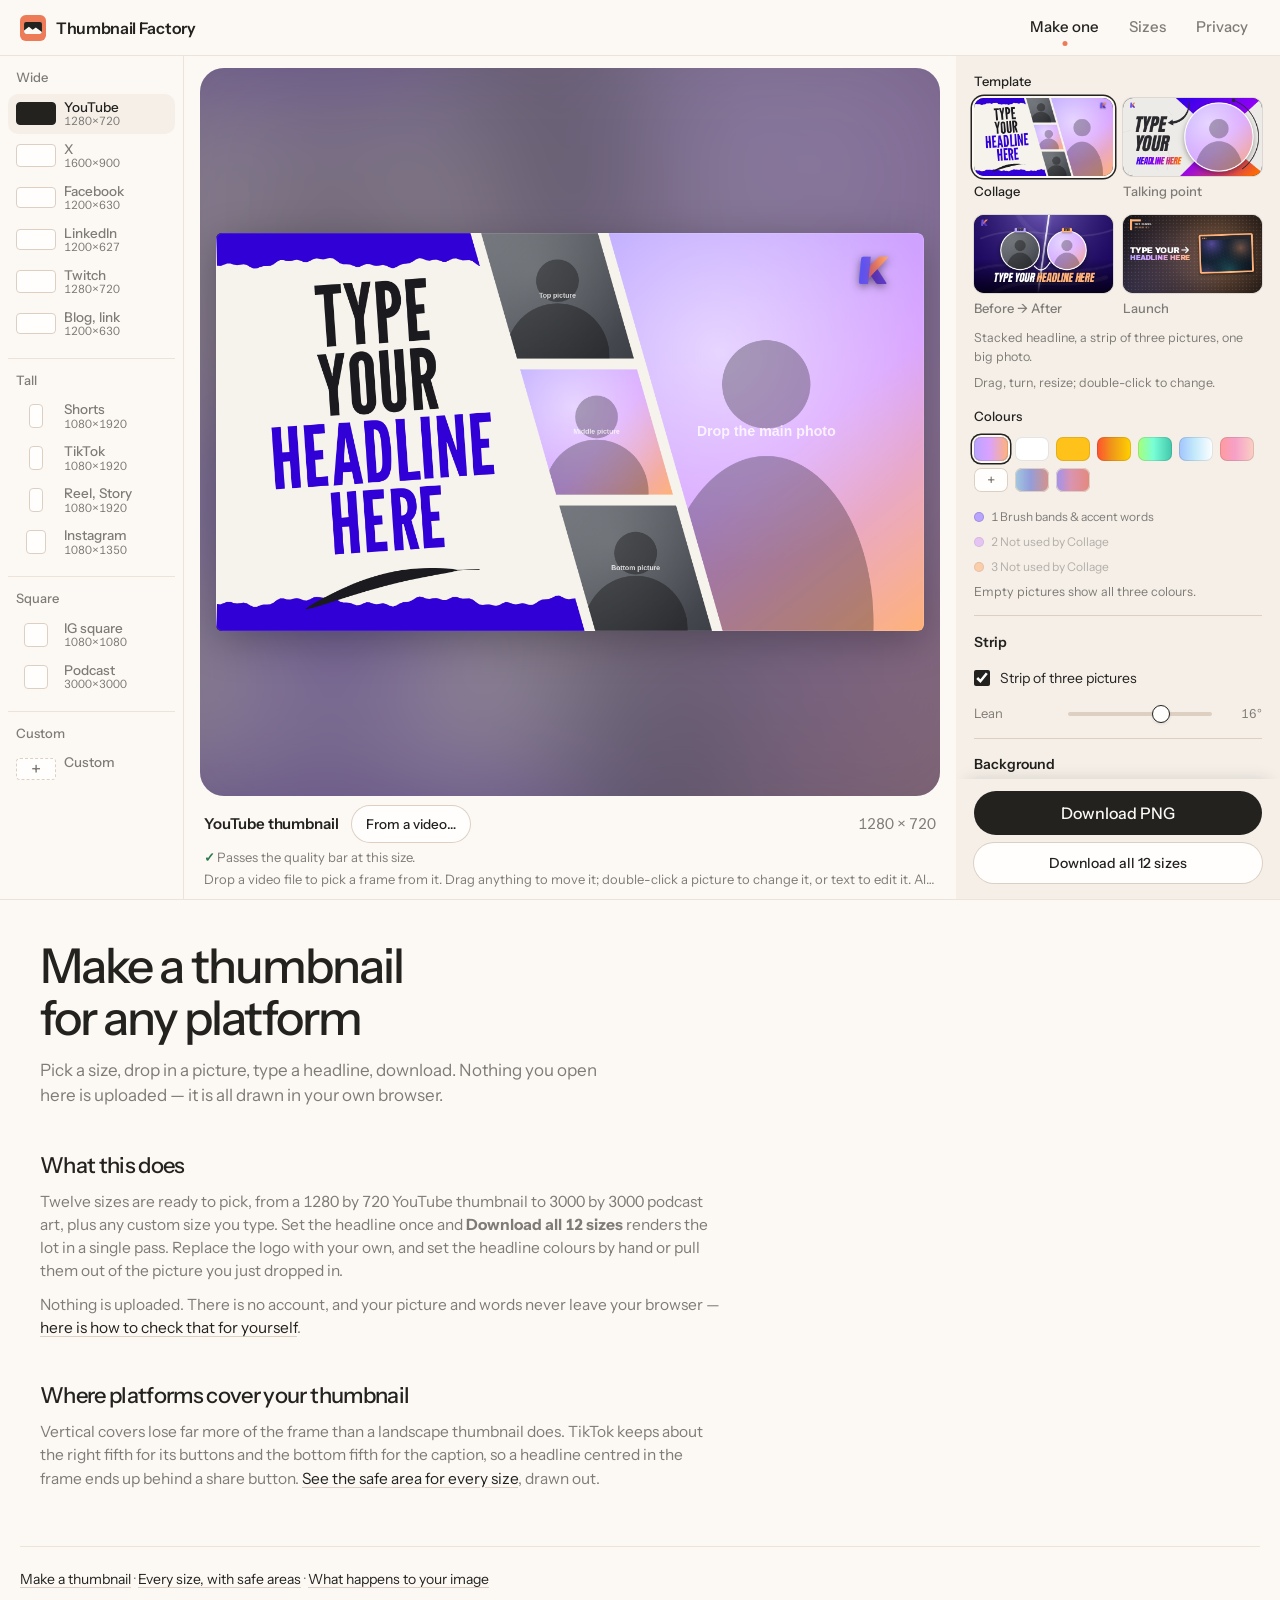
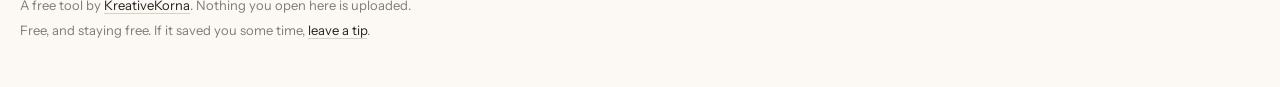
==== commit 3adcfa79: "Add a tip link: in the footer, and under the downloads once something is downloaded The footer on ev" ====
--- a/index.html
+++ b/index.html
@@ -456,6 +456,13 @@
   .fields.focus .group{ border-top:0; padding-top:0; }
   .fields.focus .gtitle{ display:none; }
   .fields.focus .gbody{ padding-top:0; }
+  /* adding an element of your own */
+  .addrow{ display:flex; gap:6px; margin-top:10px; }
+  .addrow .btn{ width:auto; }
+  .addrow .btn::before{ content:"+"; margin-inline-end:6px; color:var(--muted); }
+  .extrapanel[hidden], .fields[hidden]{ display:none; }
+  .extrapanel .pichead .btn{ width:auto; flex:none; }
+  .extrapanel .btn.danger{ width:auto; align-self:flex-start; color:var(--alert); }
   /* the elements a template has, one press each */
   .elements{ display:flex; flex-wrap:wrap; gap:6px; }
   .elements .btn{ width:auto; }
@@ -591,6 +598,9 @@
   .status{ font-size:13px; min-height:19px; font-weight:500; color:var(--muted); }
   .status.ok{ color:var(--ok); }
   .status.err{ color:var(--alert); }
+  .thanks{ margin:0; font-size:13px; color:var(--muted); text-align:center; }
+  .thanks[hidden]{ display:none; }
+  .thanks a{ color:var(--ink); text-decoration:underline; text-underline-offset:2px; }
 
   .fallback[hidden]{ display:none; }
   .fallback p{ font-size:13px; margin:0 0 8px; }
@@ -855,6 +865,8 @@
         <span class="focusname" id="focusName"></span>
       </div>
       <div class="fields" id="fields"></div>
+      <!-- An added element's own controls, built when it is selected. -->
+      <div class="fields extrapanel" id="extraPanel" hidden></div>
 
       <div class="toggles" id="toggles">
         <label class="tog"><input type="checkbox" id="showFeed"> Show at feed size</label>
@@ -866,6 +878,8 @@
         <button class="btn btn-go" id="save">Download PNG</button>
         <button class="btn" id="saveAll">Download every size</button>
         <div class="status" id="status" role="status"></div>
+        <!-- shown once something has been downloaded, never before -->
+        <p class="thanks" id="thanks" hidden>Glad it helped. <a href="https://checkout.bachs.io/pay/pl_9ba95d1583c5" target="_blank" rel="noopener">Leave a tip</a> to keep it free.</p>
       </div>
 
       <div class="fallback" id="fallback" hidden>
@@ -906,6 +920,7 @@
        <a href="sizes/">Every size, with safe areas</a> &middot;
        <a href="privacy/">What happens to your image</a></p>
     <p class="by">A free tool by <a href="https://kreativekorna.com/">KreativeKorna</a>. Nothing you open here is uploaded.</p>
+    <p class="by">Free, and staying free. If it saved you some time, <a href="https://checkout.bachs.io/pay/pl_9ba95d1583c5" target="_blank" rel="noopener">leave a tip</a>.</p>
   </footer>
 </div>
 
@@ -1216,6 +1231,26 @@
   function hasStrip(){ return state.strip; }
   function secondInUse(){ return state.layout !== 'collage' || state.strip; }
 
+  // ---- extras: elements a person adds on top of any template ------------
+  // Each belongs to one template and is an ordinary element on the preview
+  // ('x.' + its id), so it moves, turns, resizes and stacks like the rest.
+  // A picture's image lives only in this tab, as the other pictures do.
+  state.extras = [];
+  var extraImgs = {}, extraShown = {};
+  var EXTRA_DEF = {
+    text:  { text:'NEW TEXT', color:'#ffffff', size:1, pill:false },
+    image: { frame:true, zoom:1, px:0, py:0 }
+  };
+  function validExtra(x){
+    return x && typeof x.id === 'string' && (x.ox === undefined || typeof x.ox === 'number') && (x.oy === undefined || typeof x.oy === 'number') && /^[a-z0-9]{1,12}$/.test(x.id) && EXTRA_DEF[x.type] && typeof x.t === 'string';
+  }
+  function extraOf(name){
+    if (typeof name !== 'string' || name.indexOf('x.') !== 0) return null;
+    var id = name.slice(2);
+    return state.extras.filter(function(x){ return x.id === id; })[0] || null;
+  }
+  function extrasHere(){ return state.extras.filter(function(x){ return x.t === state.layout; }); }
+
   // Defaults first, then whatever was saved - but only where the saved value
   // is the same kind of thing, so a stale or hand-edited entry cannot break
   // the page.
@@ -1242,6 +1277,7 @@
       if (saved.derived) state.derived = saved.derived;
       if (typeof saved.feed === 'boolean') state.feed = saved.feed;
       if (saved.moves && typeof saved.moves === 'object') state.moves = saved.moves;
+      if (Array.isArray(saved.extras)) state.extras = saved.extras.filter(validExtra);
       remembered().forEach(function(ctl){
         var v = saved[ctl.key];
         if (typeof v === typeof ctl.def && (typeof v !== 'number' || isFinite(v))) state[ctl.key] = v;
@@ -2226,8 +2262,9 @@
       // a picture keeps its frame's own shape, for an outline that hugs it
       var shape = o.hit ? (o.hit.poly || [[o.hit.x, o.hit.y], [o.hit.x + o.hit.w, o.hit.y], [o.hit.x + o.hit.w, o.hit.y + o.hit.h], [o.hit.x, o.hit.y + o.hit.h]]) : null;
       layers.push({ el:el, parent:o.parent || null, slot:o.slot || null, draw:draw, m:m, shape:shape, locked:!!o.locked,
+                    bw:o.hit ? o.hit.w : 0,
                     // a frame stretches both ways; the headline's box only in width
-                    stretch:o.stretch ? 'xy' : el === 'headline' ? 'x' : '' });
+                    stretch:o.stretch ? 'xy' : (o.stretchX || el === 'headline') ? 'x' : '' });
       // a picture's box goes where the picture went, turned with it, for
       // drops and framing; bw keeps its own width for framing's arithmetic
       if (o.hit) {
@@ -2857,6 +2894,63 @@
     };
   }
 
+  // Extras start in the middle of the frame; their own placement moves them.
+  function drawExtras(c, p, opts){
+    var g = box(p), W = g.W, H = g.H, k = g.k;
+    extrasHere().forEach(function(x){
+      var name = 'x.' + x.id, sv = stretchOf(name, W, H);
+      if (x.type === 'text') {
+        var px = Math.round(0.1*H*(x.size || 1)), maxW = 0.45*W*sv[0];
+        c.save(); c.font = headlineFont(px);
+        var lines = wrapWords(c, String(x.text || '').toUpperCase(), maxW);
+        var lw = Math.max.apply(null, lines.map(function(l){ return c.measureText(l).width; }).concat([px]));
+        c.restore();
+        var lead = px*1.05, padX = x.pill ? px*0.45 : 0, padY = x.pill ? px*0.28 : 0;
+        var bw = lw + 2*padX, bh = lines.length*lead + 2*padY, cx = W*(0.5 + (x.ox || 0)), x0 = cx - bw/2, y0 = H*(0.5 + (x.oy || 0)) - bh/2;
+        place(c, g, opts, name, function(c){
+          if (x.pill) { c.fillStyle = contrast(x.color, '#111111') >= 3 ? '#111111' : '#ffffff'; roundRect(c, x0, y0, bw, bh, Math.min(bh/2, px*0.4)); c.fill(); }
+          c.font = headlineFont(px); c.fillStyle = x.color; c.textAlign = 'center'; c.textBaseline = 'middle';
+          lines.forEach(function(l, i){ c.fillText(l, cx, y0 + padY + lead*(i + 0.5)); });
+          c.textAlign = 'start'; c.textBaseline = 'alphabetic';
+        }, { stretchX:true });
+      } else {
+        var img = extraImgs[x.id], a = img ? img.width / img.height : 16/9;
+        var w = 0.3*W, h = w / a;
+        if (h > 0.5*H) { h = 0.5*H; w = h*a; }
+        w *= sv[0]; h *= sv[1];
+        var bx = W*(0.5 + (x.ox || 0)) - w/2, by = H*(0.5 + (x.oy || 0)) - h/2, e = x.frame ? Math.max(3, 5*k) : 0;
+        place(c, g, opts, name, function(c){
+          if (x.frame) {
+            c.save(); c.shadowColor = 'rgba(0,0,0,.3)'; c.shadowBlur = 22*k; c.shadowOffsetY = 8*k;
+            c.fillStyle = '#ffffff'; c.fillRect(bx - e, by - e, w + 2*e, h + 2*e); c.restore();
+          }
+          if (img) {
+            c.save(); c.beginPath(); c.rect(bx, by, w, h); c.clip();
+            // the offset is kept as a fraction of the frame's width, and what
+            // the picture's edges allowed is kept for the next drag to start from
+            var got = cover(c, img, bx, by, w, h, x.zoom || 1, (x.px || 0)*w, (x.py || 0)*w);
+            extraShown[x.id] = [got[0]/w, got[1]/w];
+            c.restore();
+          }
+          else {
+            c.fillStyle = 'rgba(0,0,0,.35)'; c.fillRect(bx, by, w, h);
+            if (opts.preview) placeholderLabel(c, bx, by, w, h, 'Double-click to choose a picture', 'rgba(255,255,255,.85)');
+          }
+        }, { stretch:true, extra:x, hit:{ x:bx, y:by, w:w, h:h } });
+      }
+    });
+  }
+  // Words broken greedily onto lines no wider than maxW.
+  function wrapWords(c, text, maxW){
+    var words = text.split(/\s+/).filter(Boolean), lines = [], cur = '';
+    words.forEach(function(wd){
+      var t = cur ? cur + ' ' + wd : wd;
+      if (cur && c.measureText(t).width > maxW) { lines.push(cur); cur = wd; } else cur = t;
+    });
+    if (cur) lines.push(cur);
+    return lines.length ? lines : [' '];
+  }
+
   function render(c, p, opts){
     opts = opts || {};
     if (opts.preview) { dropHits = []; layers = []; masks = null; }
@@ -2865,7 +2959,7 @@
     // point always stacks; the others only once something has been sent back
     // or brought forward, so until then they paint exactly as designed.
     zq = state.layout === 'talking' || restacked(p.w, p.h) ? [] : null;
-    try { templateById(state.layout).draw(c, p, opts); }
+    try { templateById(state.layout).draw(c, p, opts); drawExtras(c, p, opts); }
     finally { if (zq) flushZ(); }
     if (opts.guides) drawGuides(c, p);
   }
@@ -3271,9 +3365,14 @@
     return seen;
   }
   function focusOf(t){
-    return selected && panelElements(t).indexOf(selected.el) >= 0 ? selected.el : null;
+    return selected && (panelElements(t).indexOf(selected.el) >= 0 || extraOf(selected.el)) ? selected.el : null;
   }
   function elementName(name){
+    var x = extraOf(name);
+    if (x) {
+      var same = extrasHere().filter(function(o){ return o.type === x.type; });
+      return (x.type === 'text' ? 'Text ' : 'Picture ') + (same.indexOf(x) + 1);
+    }
     var t = templateById(state.layout).id;
     var img = CONTROLS.filter(function(c){ return c.type === 'image' && c.on === name; })[0];
     return img ? labelFor(img, t) : EL_NAMES[name] || name;
@@ -3291,7 +3390,7 @@
     fieldsEl.classList.toggle('focus', !!focus);
     var list = document.getElementById('elementList');
     if (list && !focus) {
-      var names = panelElements(t), sig = names.join('|') + '|' + t;
+      var names = panelElements(t).concat(extrasHere().map(function(x){ return 'x.' + x.id; })), sig = names.join('|') + '|' + t;
       if (list.dataset.sig !== sig) {
         list.dataset.sig = sig; list.textContent = '';
         names.forEach(function(n){
@@ -3349,6 +3448,8 @@
     });
     // a panel with nothing for this template steps aside
     Object.keys(groupSeen).forEach(function(k){ groupSeen[k].d.hidden = !groupSeen[k].any; });
+    syncExtraPanel(focus);
+    fieldsEl.hidden = !!extraOf(focus);   // an added element has only its own panel
     if (focus !== shownFocus) {
       var bench = fieldsEl.closest('.bench');
       if (bench && shownFocus !== undefined) bench.scrollTop = 0;
@@ -3377,7 +3478,85 @@
     var list = el('div', 'elements'); list.id = 'elementList'; list.setAttribute('aria-labelledby', 'elementsLabel');
     w.appendChild(list);
     w.appendChild(hintEl('Or click one on the preview.'));
+    var add = el('div', 'addrow');
+    [['text', 'Add text'], ['image', 'Add picture']].forEach(function(o){
+      var b = el('button', 'btn btn-sm', o[1]); b.type = 'button'; b.id = 'add' + o[0];
+      b.addEventListener('click', function(){ addExtra(o[0]); });
+      add.appendChild(b);
+    });
+    w.appendChild(add);
     return w;
+  }
+  function addExtra(type){
+    var id = Date.now().toString(36).slice(-6) + Math.floor(Math.random()*36).toString(36);
+    // each new one lands a step down and right of the last, not on top of it
+    var n = extrasHere().length % 5;
+    var x = { id:id, type:type, t:state.layout, ox:0.07*n - 0.14, oy:0.1*n - 0.2 };
+    Object.keys(EXTRA_DEF[type]).forEach(function(key){ x[key] = EXTRA_DEF[type][key]; });
+    state.extras.push(x); persist();
+    draw(); selectElement('x.' + id);
+    if (type === 'image') pickExtra(x);
+  }
+  function removeExtra(x){
+    state.extras = state.extras.filter(function(o){ return o !== x; });
+    delete extraImgs[x.id];
+    Object.keys(state.moves).forEach(function(key){ if (key.slice(-(x.id.length + 3)) === '.x.' + x.id) delete state.moves[key]; });
+    selected = null; persist(); draw();
+  }
+  var extraFile = el('input'); extraFile.type = 'file'; extraFile.accept = 'image/*'; extraFile.hidden = true;
+  document.body.appendChild(extraFile);
+  var extraFor = null;
+  function pickExtra(x){ extraFor = x; extraFile.value = ''; extraFile.click(); }
+  extraFile.addEventListener('change', function(){
+    var f = extraFile.files && extraFile.files[0], x = extraFor; if (!f || !x) return;
+    var img = new Image();
+    img.onload = function(){ extraImgs[x.id] = img; draw(); setStatus('Picture loaded.', 'ok'); };
+    img.onerror = function(){ setStatus('That file could not be read as an image.', 'err'); };
+    img.src = URL.createObjectURL(f);
+  });
+  // The panel for one extra, built when it is selected.
+  function syncExtraPanel(focus){
+    var box = document.getElementById('extraPanel'), x = extraOf(focus);
+    box.hidden = !x;
+    if (!x) { box.dataset.id = ''; return; }
+    if (box.dataset.id === x.id) return;
+    box.dataset.id = x.id; box.textContent = '';
+    function field(label, input){ var f = el('div', 'field'), l = el('label', null, label); l.htmlFor = input.id; f.appendChild(l); f.appendChild(input); return f; }
+    function set(key, v){ x[key] = v; persist(); draw(); }
+    if (x.type === 'text') {
+      var line = el('div', 'inline'), tx = el('input'), sw = el('input');
+      tx.type = 'text'; tx.id = 'extraText'; tx.maxLength = 60; tx.value = x.text; tx.autocomplete = 'off';
+      tx.addEventListener('input', function(){ set('text', tx.value); syncControls(); });
+      sw.type = 'color'; sw.value = x.color; sw.setAttribute('aria-label', 'Text colour');
+      sw.addEventListener('input', function(){ set('color', sw.value); });
+      line.appendChild(tx); line.appendChild(sw);
+      var tf = el('div', 'field'), tl = el('label', null, 'Text'); tl.htmlFor = 'extraText'; tf.appendChild(tl); tf.appendChild(line);
+      box.appendChild(tf);
+      var rg = el('input'); rg.type = 'range'; rg.id = 'extraSize'; rg.min = 40; rg.max = 300; rg.value = Math.round(x.size*100);
+      var out = el('output', null, rg.value + '%');
+      rg.addEventListener('input', function(){ out.textContent = rg.value + '%'; set('size', rg.value/100); });
+      var sf = field('Size', rg); sf.classList.add('slide'); sf.appendChild(out); box.appendChild(sf);
+      var tog = el('label', 'tog'), cb = el('input'); cb.type = 'checkbox'; cb.checked = !!x.pill;
+      cb.addEventListener('change', function(){ set('pill', cb.checked); });
+      tog.appendChild(cb); tog.appendChild(document.createTextNode(' On a solid pill')); box.appendChild(tog);
+    } else {
+      var row = el('div', 'pichead'), lg = el('span', 'legend', 'Picture'), pick = el('button', 'btn btn-sm', 'Choose');
+      pick.type = 'button'; pick.addEventListener('click', function(){ pickExtra(x); });
+      row.appendChild(lg); row.appendChild(pick); box.appendChild(row);
+      var zr = el('input'); zr.type = 'range'; zr.id = 'extraZoom'; zr.min = 100; zr.max = 250; zr.value = Math.round((x.zoom || 1)*100);
+      var zo = el('output', null, zr.value + '%');
+      zr.addEventListener('input', function(){ zo.textContent = zr.value + '%'; set('zoom', zr.value/100); });
+      zr.addEventListener('sync', function(){ zo.textContent = zr.value + '%'; });
+      var zf = field('Zoom', zr); zf.classList.add('slide'); zf.appendChild(zo); box.appendChild(zf);
+      box.appendChild(hintEl('Alt-drag moves the picture inside its frame; Alt on a corner zooms it.'));
+      var tog2 = el('label', 'tog'), cb2 = el('input'); cb2.type = 'checkbox'; cb2.checked = !!x.frame;
+      cb2.addEventListener('change', function(){ set('frame', cb2.checked); });
+      tog2.appendChild(cb2); tog2.appendChild(document.createTextNode(' White edge and shadow')); box.appendChild(tog2);
+    }
+    var del = el('button', 'btn btn-sm danger', 'Delete'); del.type = 'button';
+    del.addEventListener('click', function(){ removeExtra(x); });
+    box.appendChild(del);
+    box.appendChild(hintEl('Delete or Backspace on the preview removes it too.'));
   }
   function buildPictureHint(){
     var p = hintEl('Alt-drag pans a photo in its frame; Alt on a corner zooms it.');
@@ -3783,7 +3962,7 @@
     var out = {
       preset:state.preset, customW:state.customW, customH:state.customH,
       palette:state.palette, customStops:state.customStops, logoSrc:state.logoSrc,
-      derived:state.derived, feed:state.feed, moves:state.moves
+      derived:state.derived, feed:state.feed, moves:state.moves, extras:state.extras
     };
     remembered().forEach(function(ctl){ out[ctl.key] = state[ctl.key]; });
     try { localStorage.setItem('tf-state', JSON.stringify(out)); } catch(e) {
@@ -4717,6 +4896,11 @@
     var cx = (c4[0].x + c4[1].x + c4[2].x + c4[3].x)/4, cy = (c4[0].y + c4[1].y + c4[2].y + c4[3].y)/4;
     return { mode:'zoom', slot:q.L.slot, zkey:f.zoom, z0:state[f.zoom], centre:{ x:cx, y:cy }, start:canvasPoint(e), moved:false, sx:e.clientX, sy:e.clientY };
   }
+  function startExtraZoom(q, e){
+    var c4 = q.corners, x = extraOf(q.L.el);
+    var cx = (c4[0].x + c4[1].x + c4[2].x + c4[3].x)/4, cy = (c4[0].y + c4[1].y + c4[2].y + c4[3].y)/4;
+    return { mode:'xzoom', x:x, z0:x.zoom || 1, centre:{ x:cx, y:cy }, start:canvasPoint(e), moved:false, sx:e.clientX, sy:e.clientY };
+  }
   var ZOOM_MIN = 0.4, ZOOM_MAX = 2.5;
   var SCALE_MIN = 0.2, SCALE_MAX = 5;
   function doScale(d, e){
@@ -4783,6 +4967,30 @@
     v[0] += ddx / W; v[1] += ddy / H;
   }
 
+  // Shift + scroll over a picture zooms the picture inside its frame; the
+  // frame stays put. (With Shift held, some systems turn the wheel sideways.)
+  var wheelSave = 0;
+  cv.addEventListener('wheel', function(e){
+    if (!e.shiftKey) return;
+    var m = layerAt(e); if (!m) return;
+    var x = extraOf(m.L.el), slot = m.L.slot;
+    if (!(x && x.type === 'image') && !slot) return;
+    e.preventDefault();
+    var delta = e.deltaY || e.deltaX, f = Math.exp(-delta * 0.0015);
+    if (x && x.type === 'image') {
+      x.zoom = Math.round(Math.max(1, Math.min(ZOOM_MAX, (x.zoom || 1) * f)) * 100) / 100;
+      var zr = document.getElementById('extraZoom');
+      if (zr && extraOf(selected && selected.el) === x) { zr.value = Math.round(x.zoom*100); zr.dispatchEvent(new Event('sync')); }
+    } else {
+      var key = FRAMING[slot].zoom;
+      handFramed(slot);
+      state[key] = Math.round(Math.max(ZOOM_MIN, Math.min(ZOOM_MAX, state[key] * f)) * 100) / 100;
+      syncControls();
+    }
+    redrawSoon();
+    clearTimeout(wheelSave); wheelSave = setTimeout(persist, 300);
+  }, { passive:false });
+
   cv.addEventListener('pointerdown', function(e){
     draw();   // refresh shown, dropHits and layers: an export may have drawn at another size since
     var m = layerAt(e), p = current(), rect = cv.getBoundingClientRect();
@@ -4807,12 +5015,23 @@
     if (hd !== null) {
       drag = hd === 'turn' ? startTurn(q, e, p)
            : typeof hd === 'string' ? startStretch(q, hd, e, p)
+           : (e.altKey && extraOf(q.L.el) && extraOf(q.L.el).type === 'image') ? startExtraZoom(q, e)
            : (q.L.slot && (q.L.locked || e.altKey)) ? startZoom(q, e)   // the photo inside
            : startScale(q, hd, e, p);                                 // the frame, or the piece
       cv.setPointerCapture(e.pointerId); cv.classList.add('dragging');
       return;
     }
     select(m);
+    // a picture of your own: Alt-drag moves the picture inside its frame
+    var xp = m && extraOf(m.L.el);
+    if (xp && xp.type === 'image' && e.altKey && extraImgs[xp.id]) {
+      var sh = extraShown[xp.id] || [0, 0];
+      drag = { mode:'xpan', x:xp, sx:e.clientX, sy:e.clientY, p0:sh.slice(), m:m.L.m, bw:m.L.bw || 1,
+               k:cv.width / (rect.width || 1), moved:false };
+      cv.setPointerCapture(e.pointerId); cv.classList.add('dragging');
+      draw();
+      return;
+    }
     if (m && m.L.slot && (m.L.locked || e.altKey)) {
       // the photo inside: a fixed picture's drag, or any picture's Alt-drag
       var hl = null;
@@ -4846,7 +5065,7 @@
         cv.style.cursor = hd === 'turn' ? 'alias'
           : side ? (diag < 22.5 || diag >= 157.5 ? 'ew-resize' : diag < 67.5 ? 'nwse-resize' : diag < 112.5 ? 'ns-resize' : 'nesw-resize')
           : hd !== null ? (diag < 90 ? 'nwse-resize' : 'nesw-resize')
-          : (h && h.slot === adjusting) ? 'grab' : (lm = layerAt(ev)) ? ((lm.L.locked || (ev.altKey && lm.L.slot)) ? 'grab' : 'move') : 'default';
+          : (h && h.slot === adjusting) ? 'grab' : (lm = layerAt(ev)) ? ((lm.L.locked || (ev.altKey && (lm.L.slot || lm.L.bw && extraOf(lm.L.el)))) ? 'grab' : 'move') : 'default';
       });
       return;
     }
@@ -4869,6 +5088,17 @@
       doScale(drag, e);
     } else if (drag.mode === 'stretch') {
       doStretch(drag, e);
+    } else if (drag.mode === 'xpan') {
+      // the pointer's travel, carried into the frame's own turned, scaled axes
+      var mm = drag.m, sc = Math.hypot(mm.a, mm.b) || 1, an = Math.atan2(mm.b, mm.a);
+      var fx = (e.clientX - drag.sx)*drag.k / sc, fy = (e.clientY - drag.sy)*drag.k / sc;
+      var lx = fx*Math.cos(-an) - fy*Math.sin(-an), ly = fx*Math.sin(-an) + fy*Math.cos(-an);
+      drag.x.px = drag.p0[0] + lx / drag.bw; drag.x.py = drag.p0[1] + ly / drag.bw;
+    } else if (drag.mode === 'xzoom') {
+      var xz = canvasPoint(e), xc = drag.centre;
+      var zz = drag.z0 * Math.hypot(xz[0] - xc.x, xz[1] - xc.y) / (Math.hypot(drag.start[0] - xc.x, drag.start[1] - xc.y) || 1);
+      drag.x.zoom = Math.round(Math.max(1, Math.min(ZOOM_MAX, zz)) * 100) / 100;
+      var zr = document.getElementById('extraZoom'); if (zr) { zr.value = Math.round(drag.x.zoom*100); zr.dispatchEvent(new Event('sync')); }
     } else if (drag.mode === 'zoom') {
       handFramed(drag.slot);
       var zp = canvasPoint(e), c0 = drag.centre;
@@ -4905,6 +5135,9 @@
   cv.addEventListener('dblclick', function(e){
     var m = layerAt(e); if (!m) return;
     e.preventDefault();
+    var ex = extraOf(m.L.el);
+    if (ex && ex.type === 'image') { pickExtra(ex); return; }
+    if (ex) { var ti = document.getElementById('extraText'); if (ti) { ti.focus(); ti.select(); } return; }
     if (m.L.slot) { pickFor(m.L.slot); return; }
     var inp = TEXT_FIELDS[m.L.el] && document.getElementById(TEXT_FIELDS[m.L.el]);
     if (!inp) return;
@@ -4918,6 +5151,8 @@
   var PAN_KEYS = { ArrowLeft:[-1,0], ArrowRight:[1,0], ArrowUp:[0,-1], ArrowDown:[0,1] };
   cv.addEventListener('keydown', function(e){
     if (e.key === 'Escape' && (adjusting || selected)) { stopAdjusting(); selected = null; draw(); return; }
+    var ex = selected && extraOf(selected.el);
+    if (ex && (e.key === 'Delete' || e.key === 'Backspace')) { e.preventDefault(); removeExtra(ex); return; }
     // a locked picture's arrows move its photo, and it doesn't turn
     var selL = selected && selLayer(), lockedSlot = selL && selL.locked ? selL.slot : null;
     // [ and ] turn the selection a degree at a time, Shift 15
@@ -5129,7 +5364,7 @@
       draw();
       if (!blob) { saveBtn.disabled = false; setStatus('Could not render the image. Try a smaller size.', 'err'); return; }
       offer(blob, fileName(p));
-      track('thumbnail_downloaded', { preset:p.id, layout:state.layout });
+      track('thumbnail_downloaded', { preset:p.id, layout:state.layout }); document.getElementById('thanks').hidden = false;
     }, 'image/png');
   });
 
@@ -5146,7 +5381,7 @@
   allBtn.textContent = 'Download all ' + allList.length + ' sizes';
   allBtn.addEventListener('click', function(){
     allBtn.disabled = true; saveBtn.disabled = true;
-    track('all_sizes_downloaded', { layout:state.layout });
+    track('all_sizes_downloaded', { layout:state.layout }); document.getElementById('thanks').hidden = false;
     var i = 0;
     (function step(){
       if (i >= allList.length) {
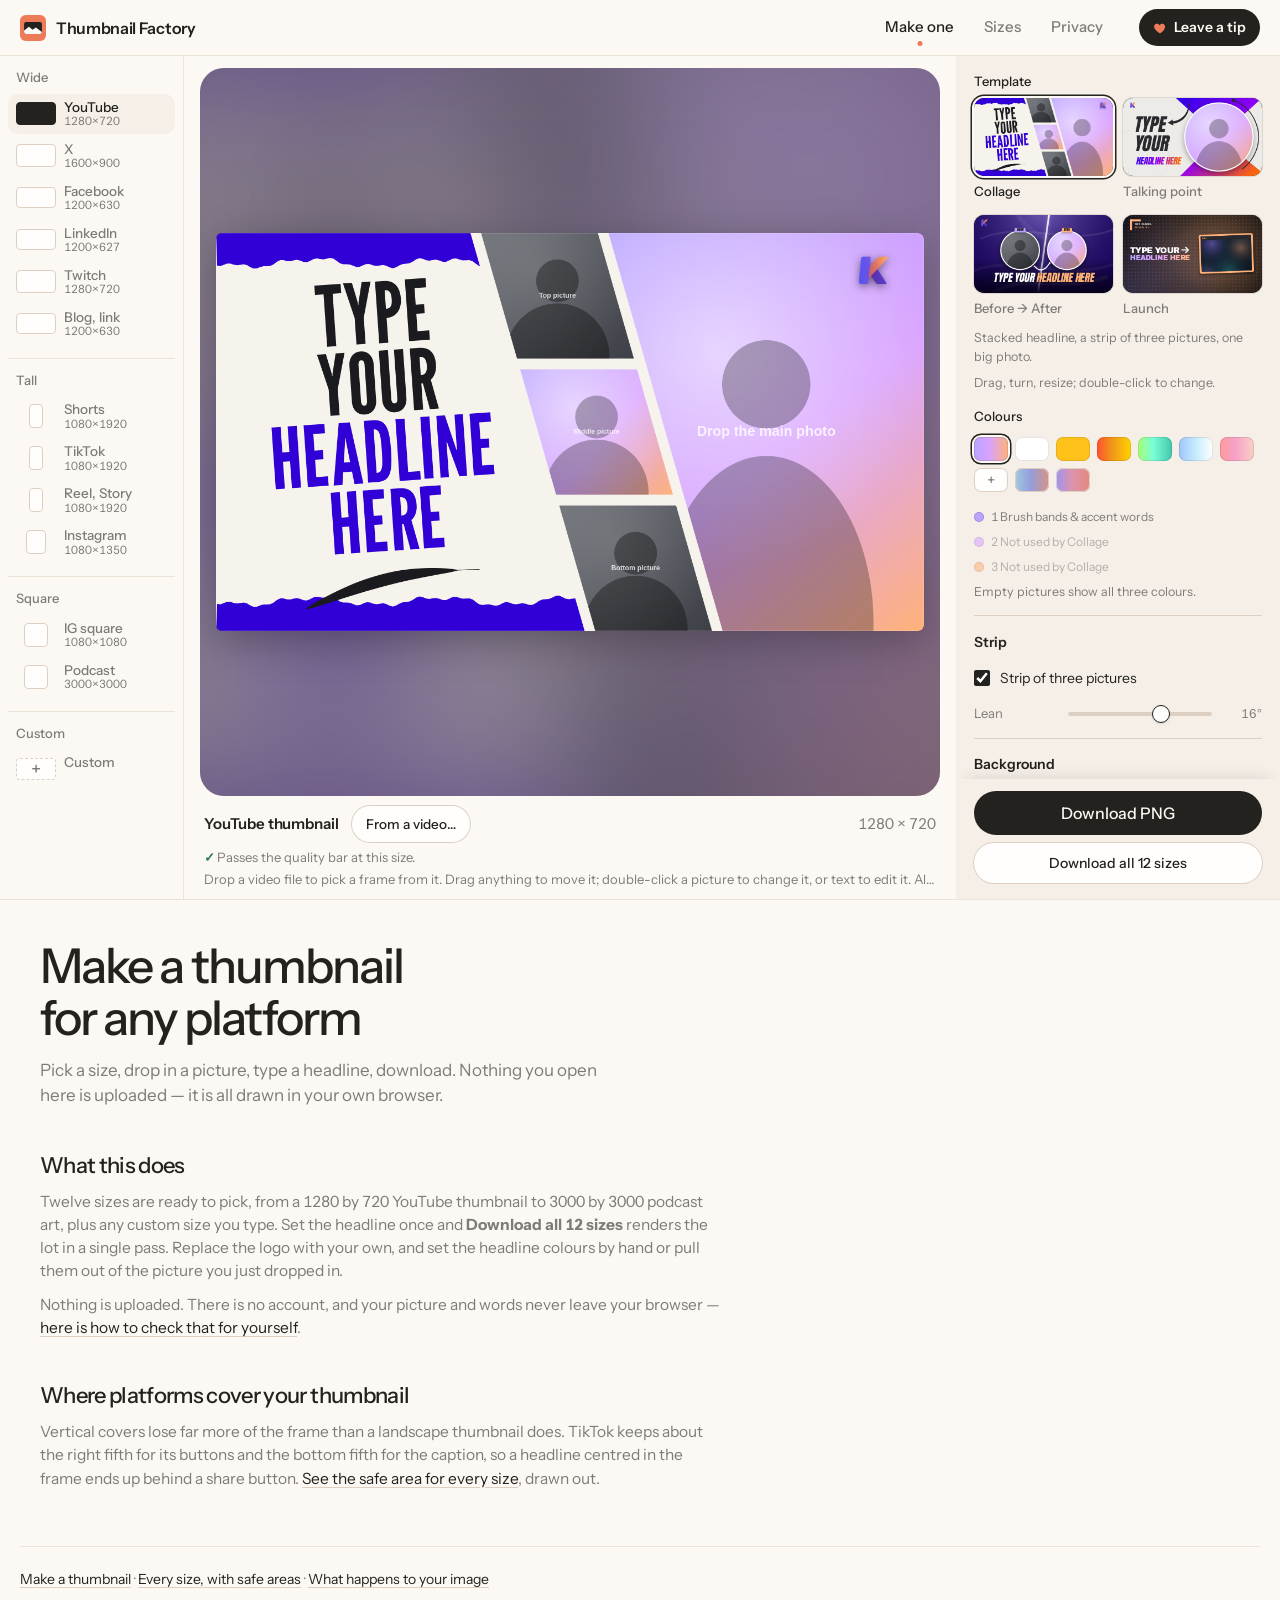
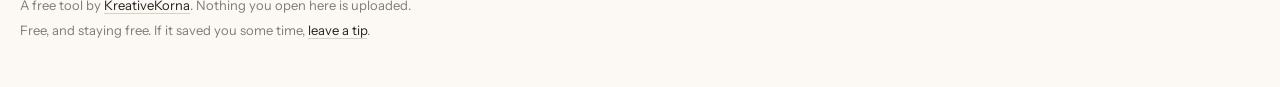
==== commit 653b1237: "Put the tip in the masthead, as a filled button on every page The footer link and the after-download" ====
--- a/index.html
+++ b/index.html
@@ -114,6 +114,16 @@
     transform:translateX(-50%); border-radius:50%; background:var(--accent);   /* centred: same either way round */
   }
   header nav a:focus-visible{ outline:2px solid var(--ink); outline-offset:1px; }
+  /* the one filled thing in the masthead, so the tip is never hunted for */
+  header .tip{
+    display:inline-flex; align-items:center; gap:7px; padding:8px 14px; border-radius:var(--pill);
+    background:var(--ink); color:var(--canvas); font-size:14px; font-weight:600; text-decoration:none; white-space:nowrap;
+    transition:opacity .14s linear, transform .14s cubic-bezier(0.2, 0, 0, 1);
+  }
+  header .tip svg{ color:var(--accent); flex:none; }
+  @media (hover: hover){ header .tip:hover{ opacity:.85; } }
+  header .tip:active{ transform:scale(0.96); }
+  header .tip:focus-visible{ outline:2px solid var(--ink); outline-offset:3px; }
 
   h1{
     font-size:clamp(30px,4.4vw,48px); line-height:1.08;
@@ -792,6 +802,7 @@
       <a href="sizes/">Sizes</a>
       <a href="privacy/">Privacy</a>
     </nav>
+    <a class="tip" href="https://checkout.bachs.io/pay/pl_9ba95d1583c5" target="_blank" rel="noopener"><svg width="14" height="14" viewBox="0 0 24 24" aria-hidden="true"><path fill="currentColor" d="M12 21s-7.5-4.6-9.6-9.2C.9 8.5 2.9 4.5 6.7 4.5c2.2 0 3.7 1.2 4.6 2.6.9-1.4 2.4-2.6 4.6-2.6 3.8 0 5.8 4 4.3 7.3C19.5 16.4 12 21 12 21z"/></svg>Leave a tip</a>
   </header>
   <main>
   <!-- The editor fills the window: sizes on the left, the preview in the
